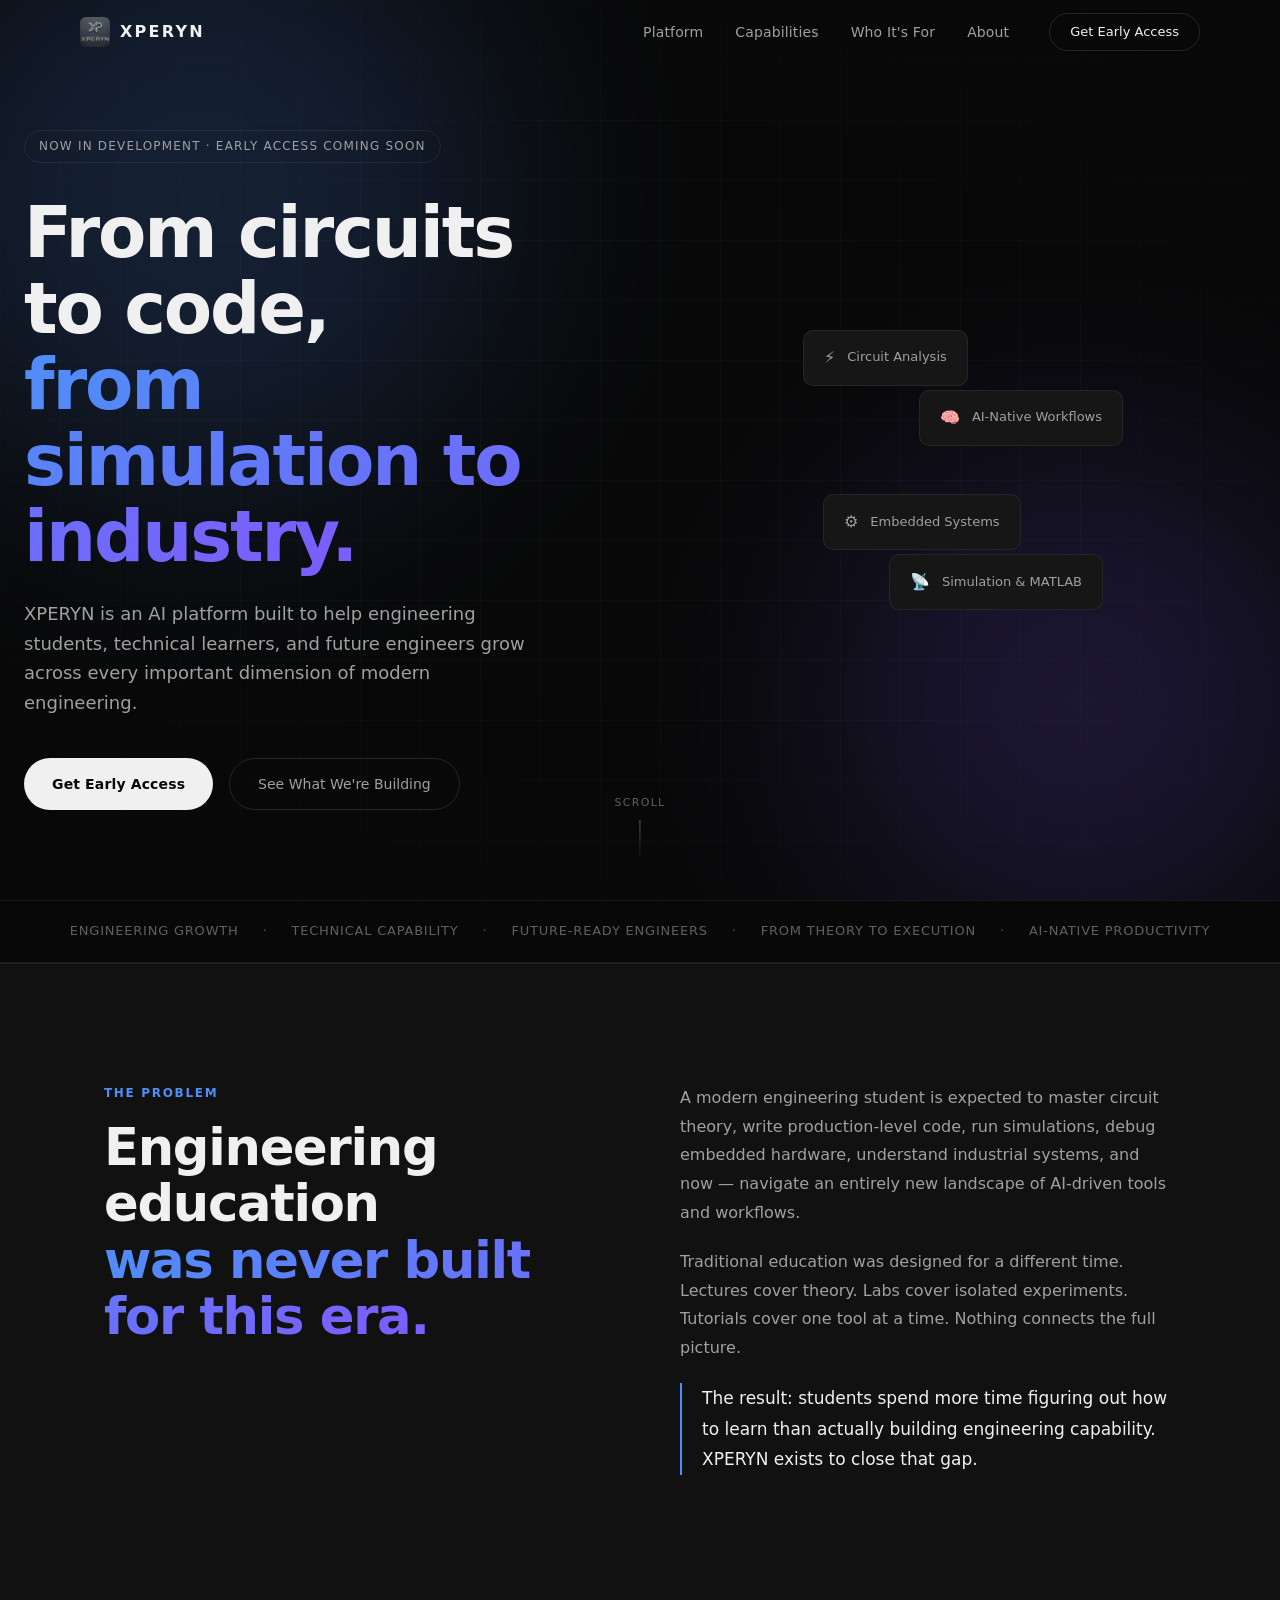
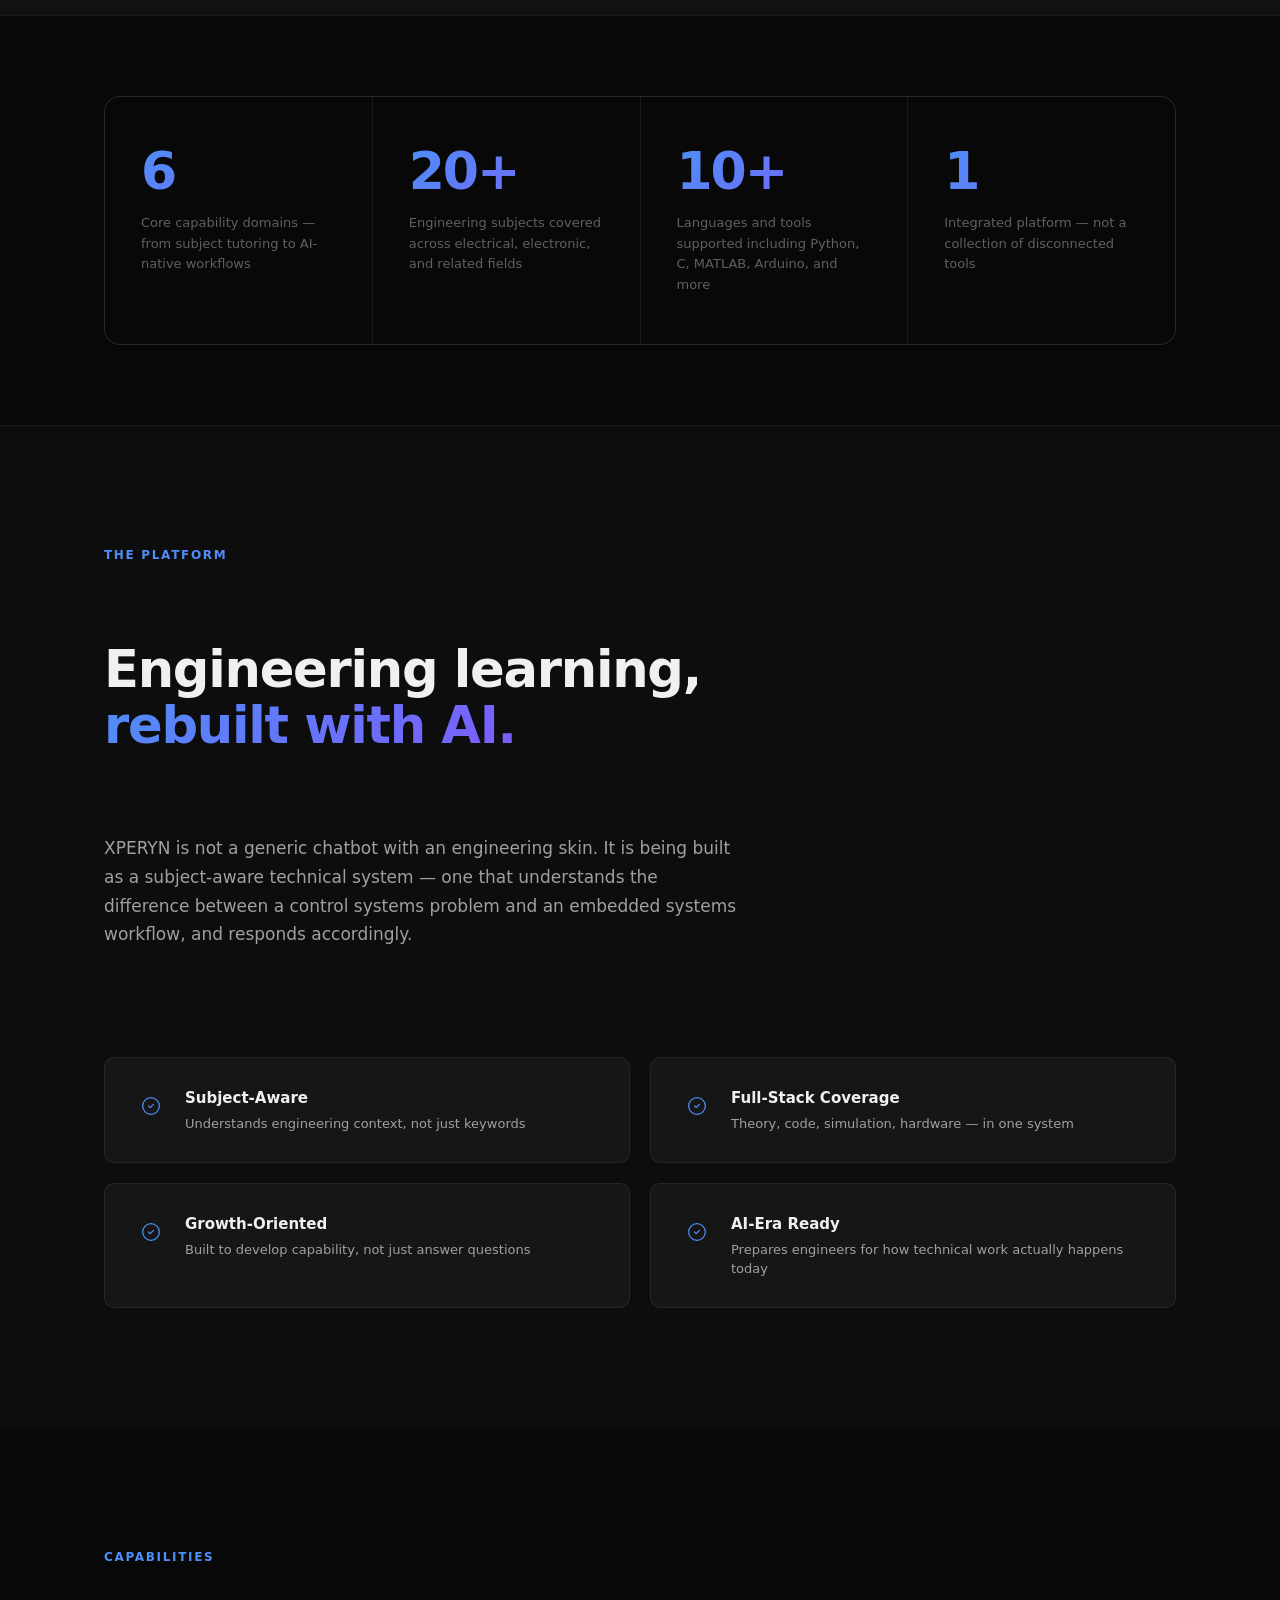
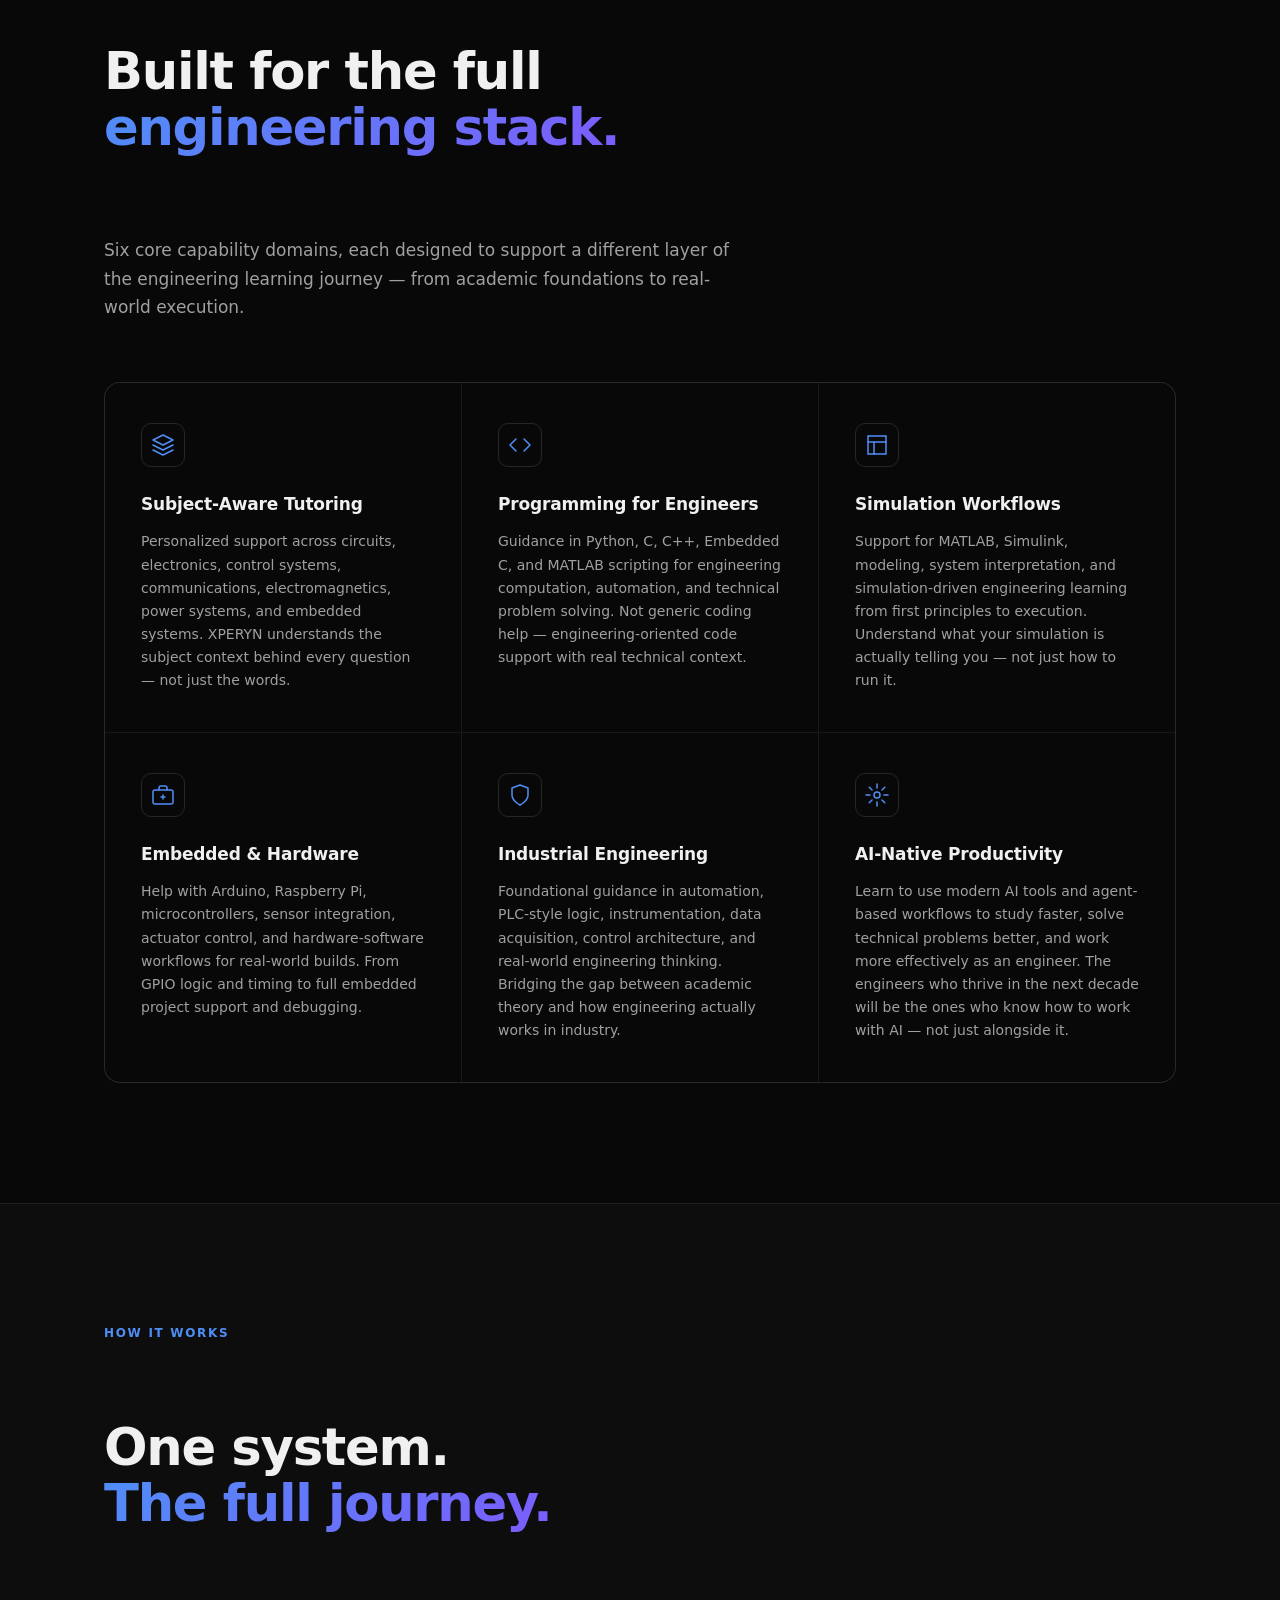
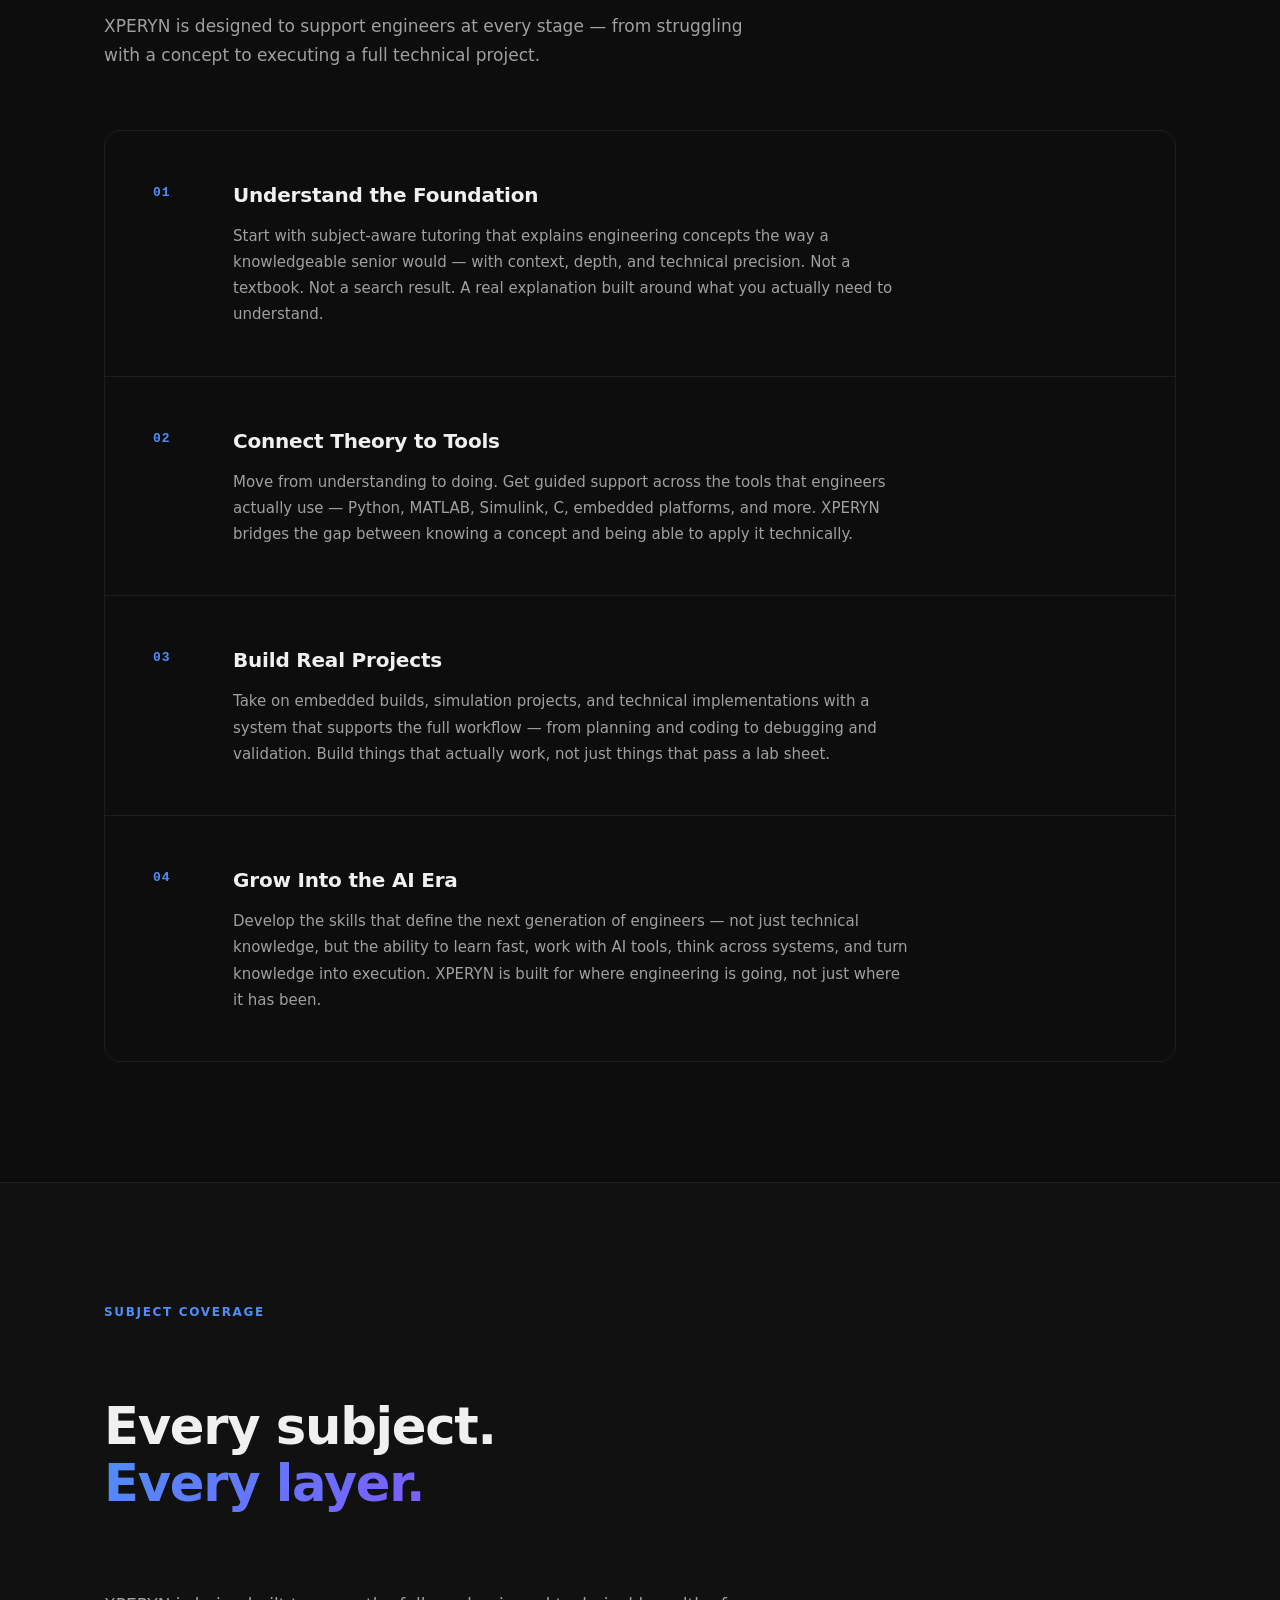
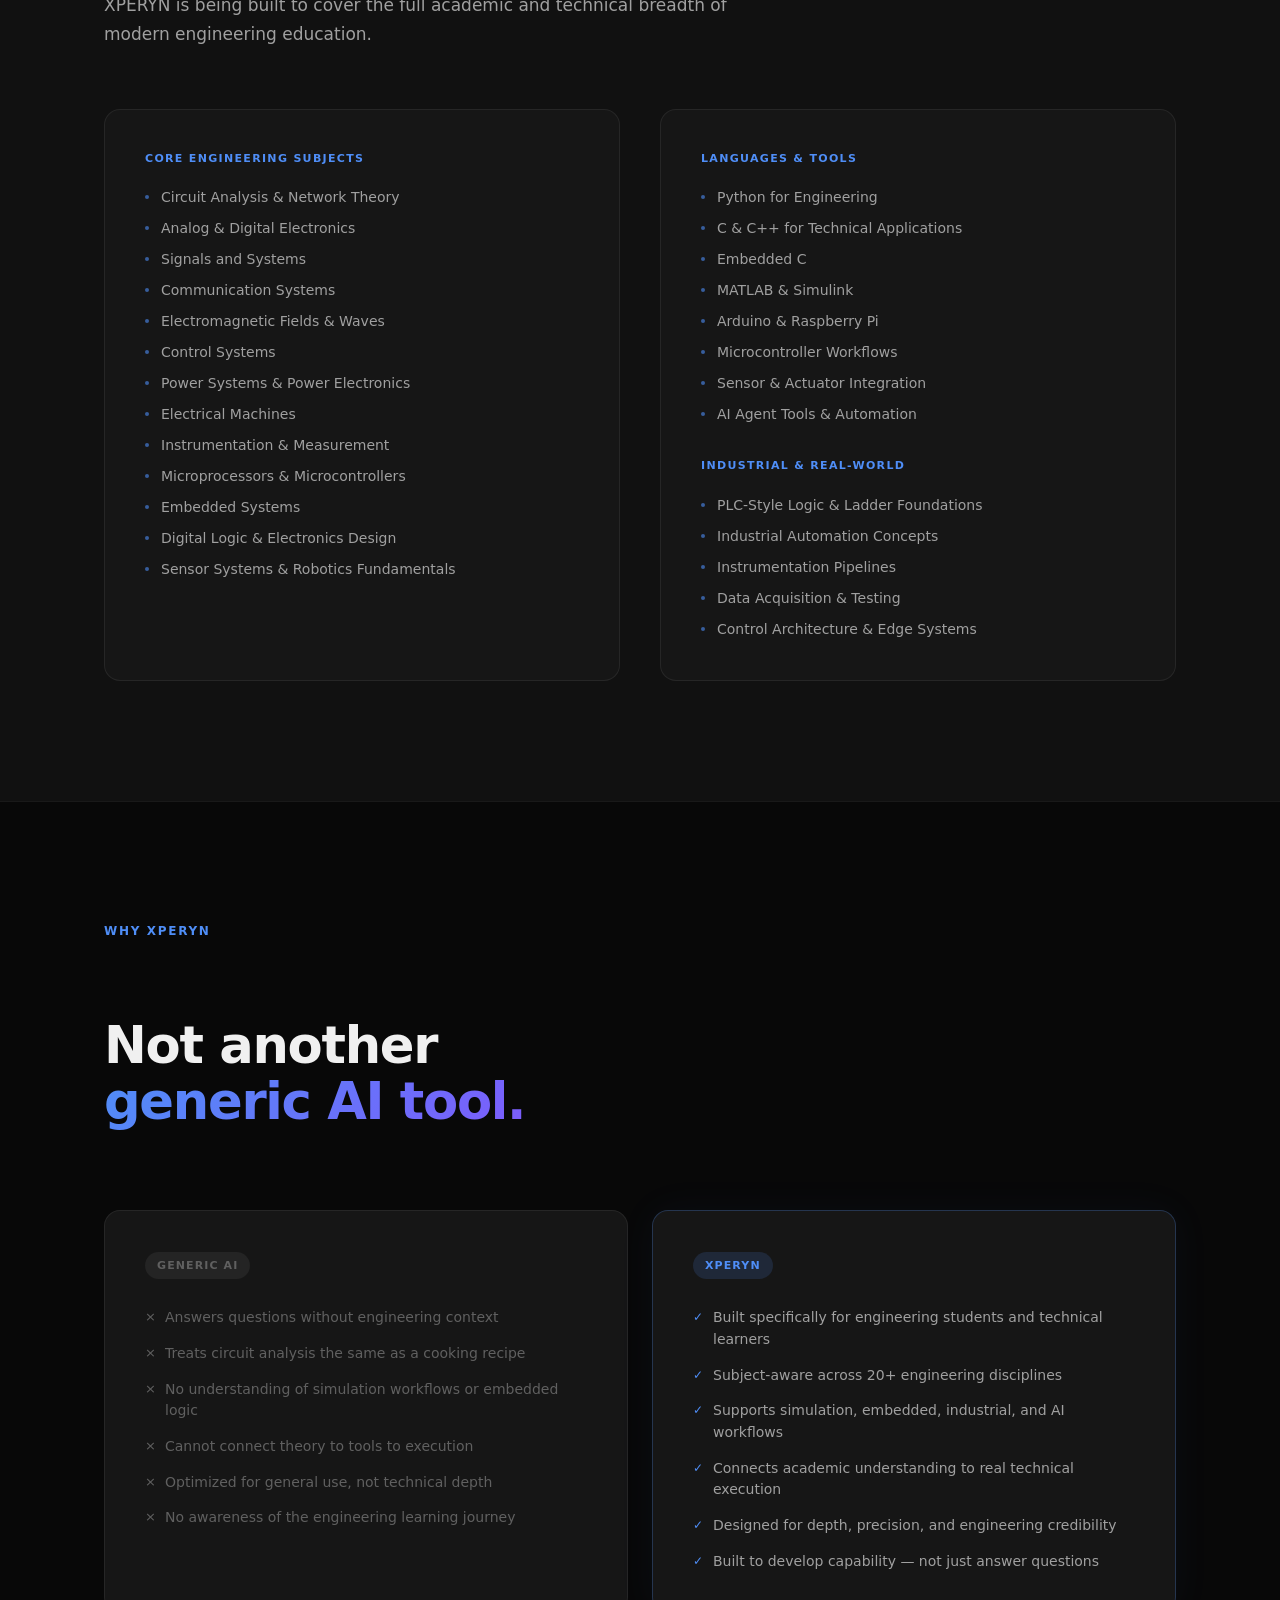
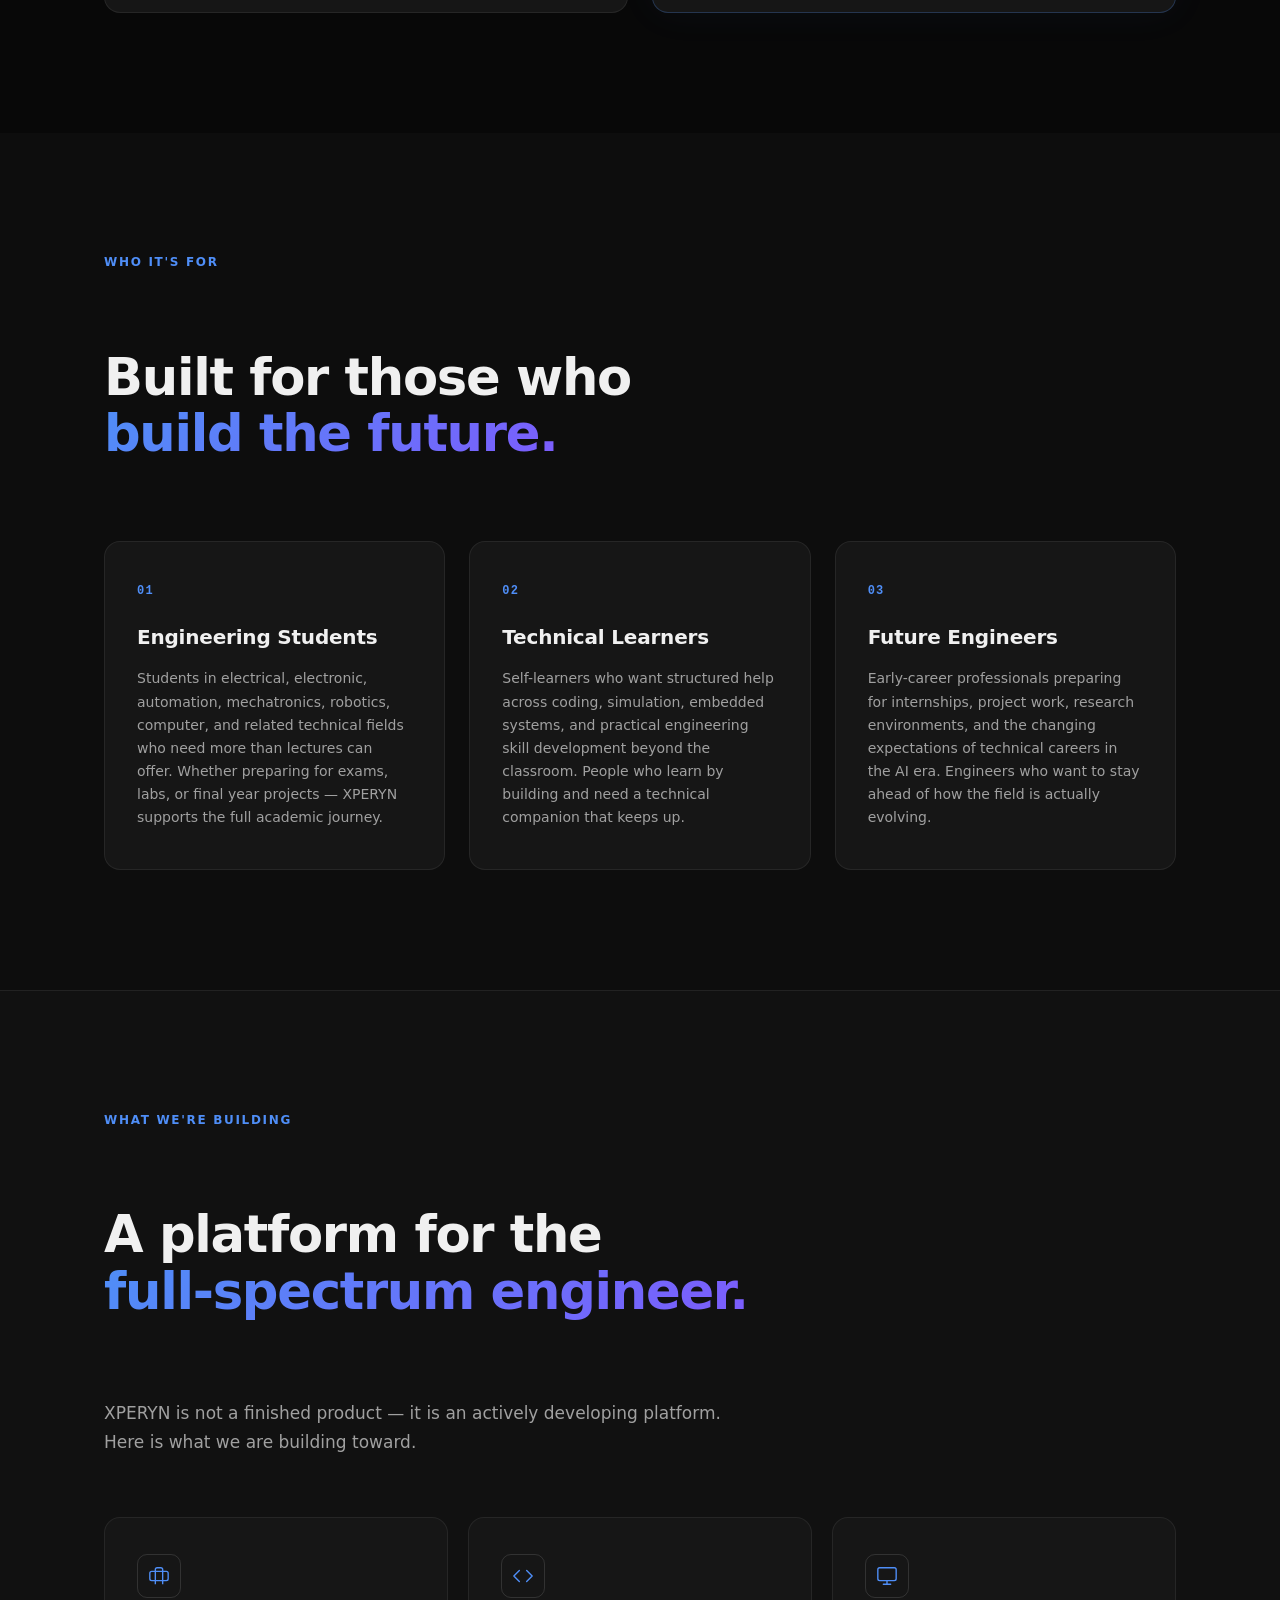
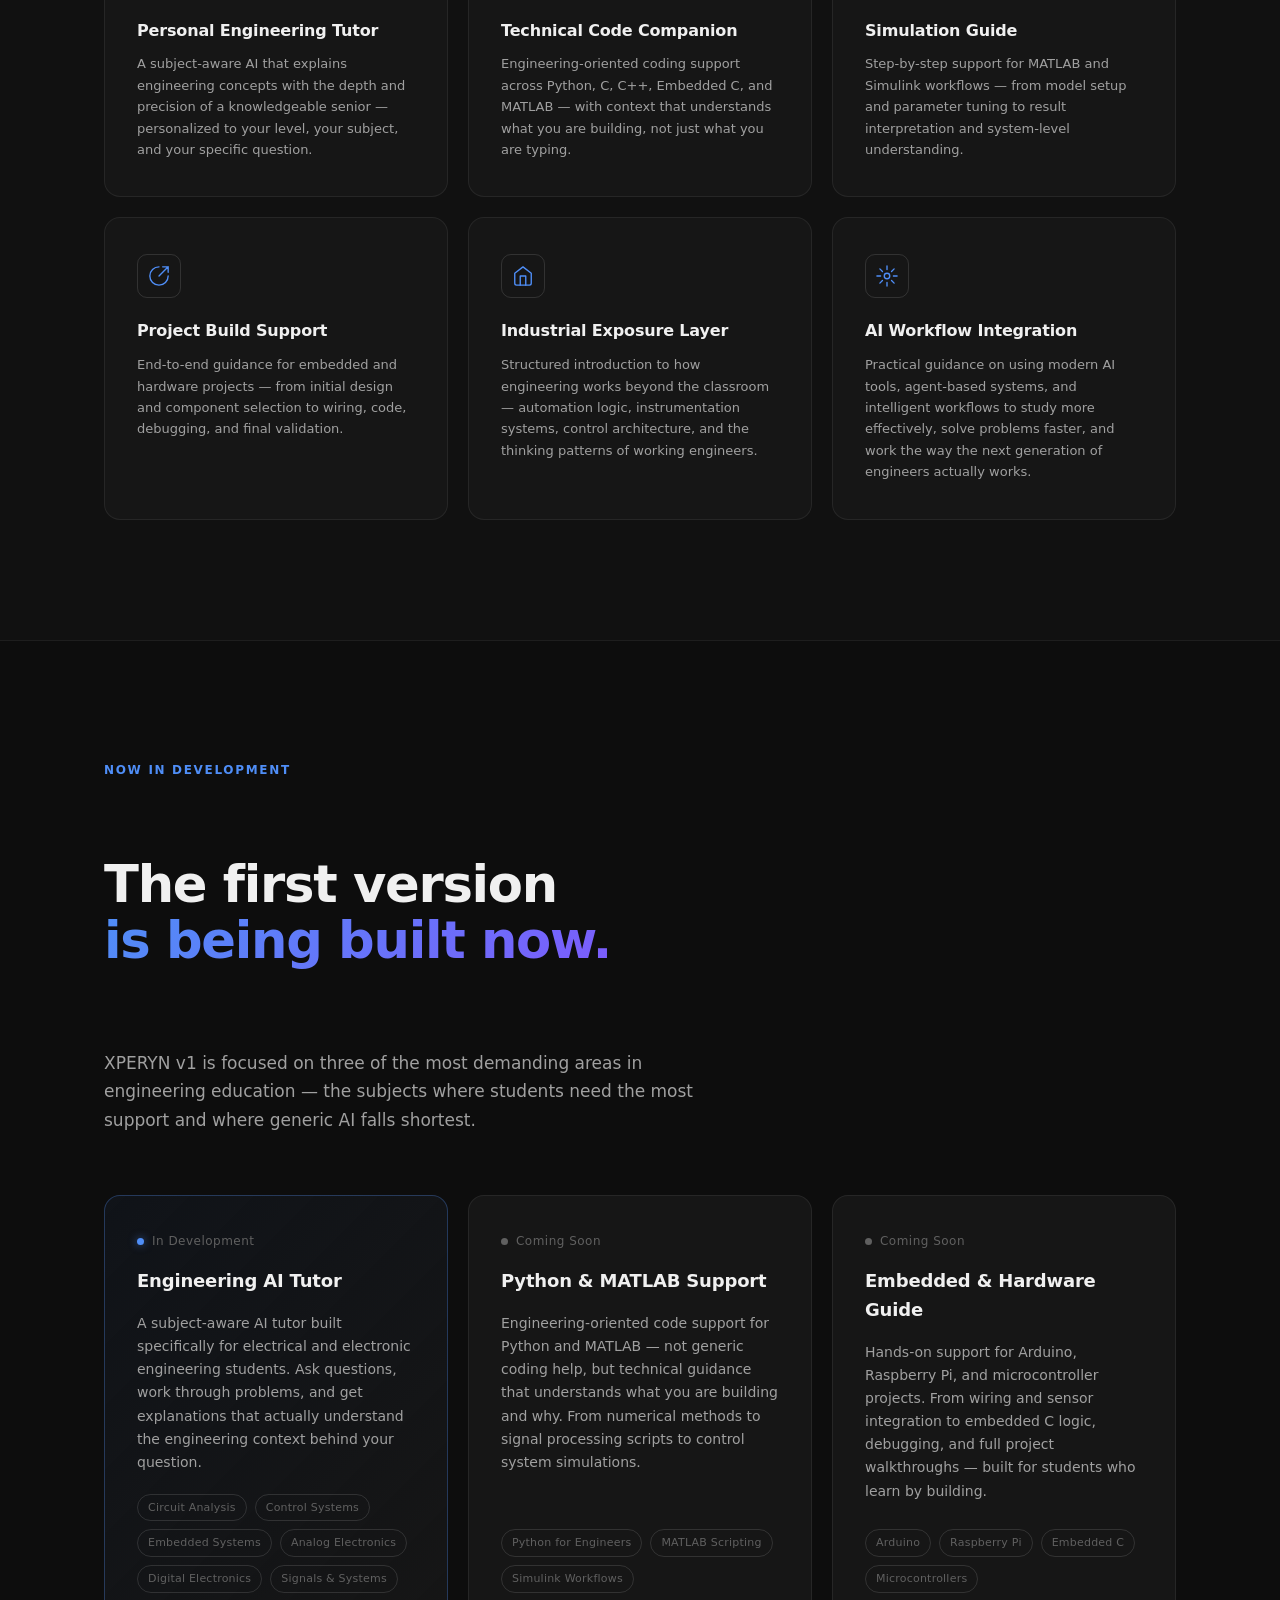
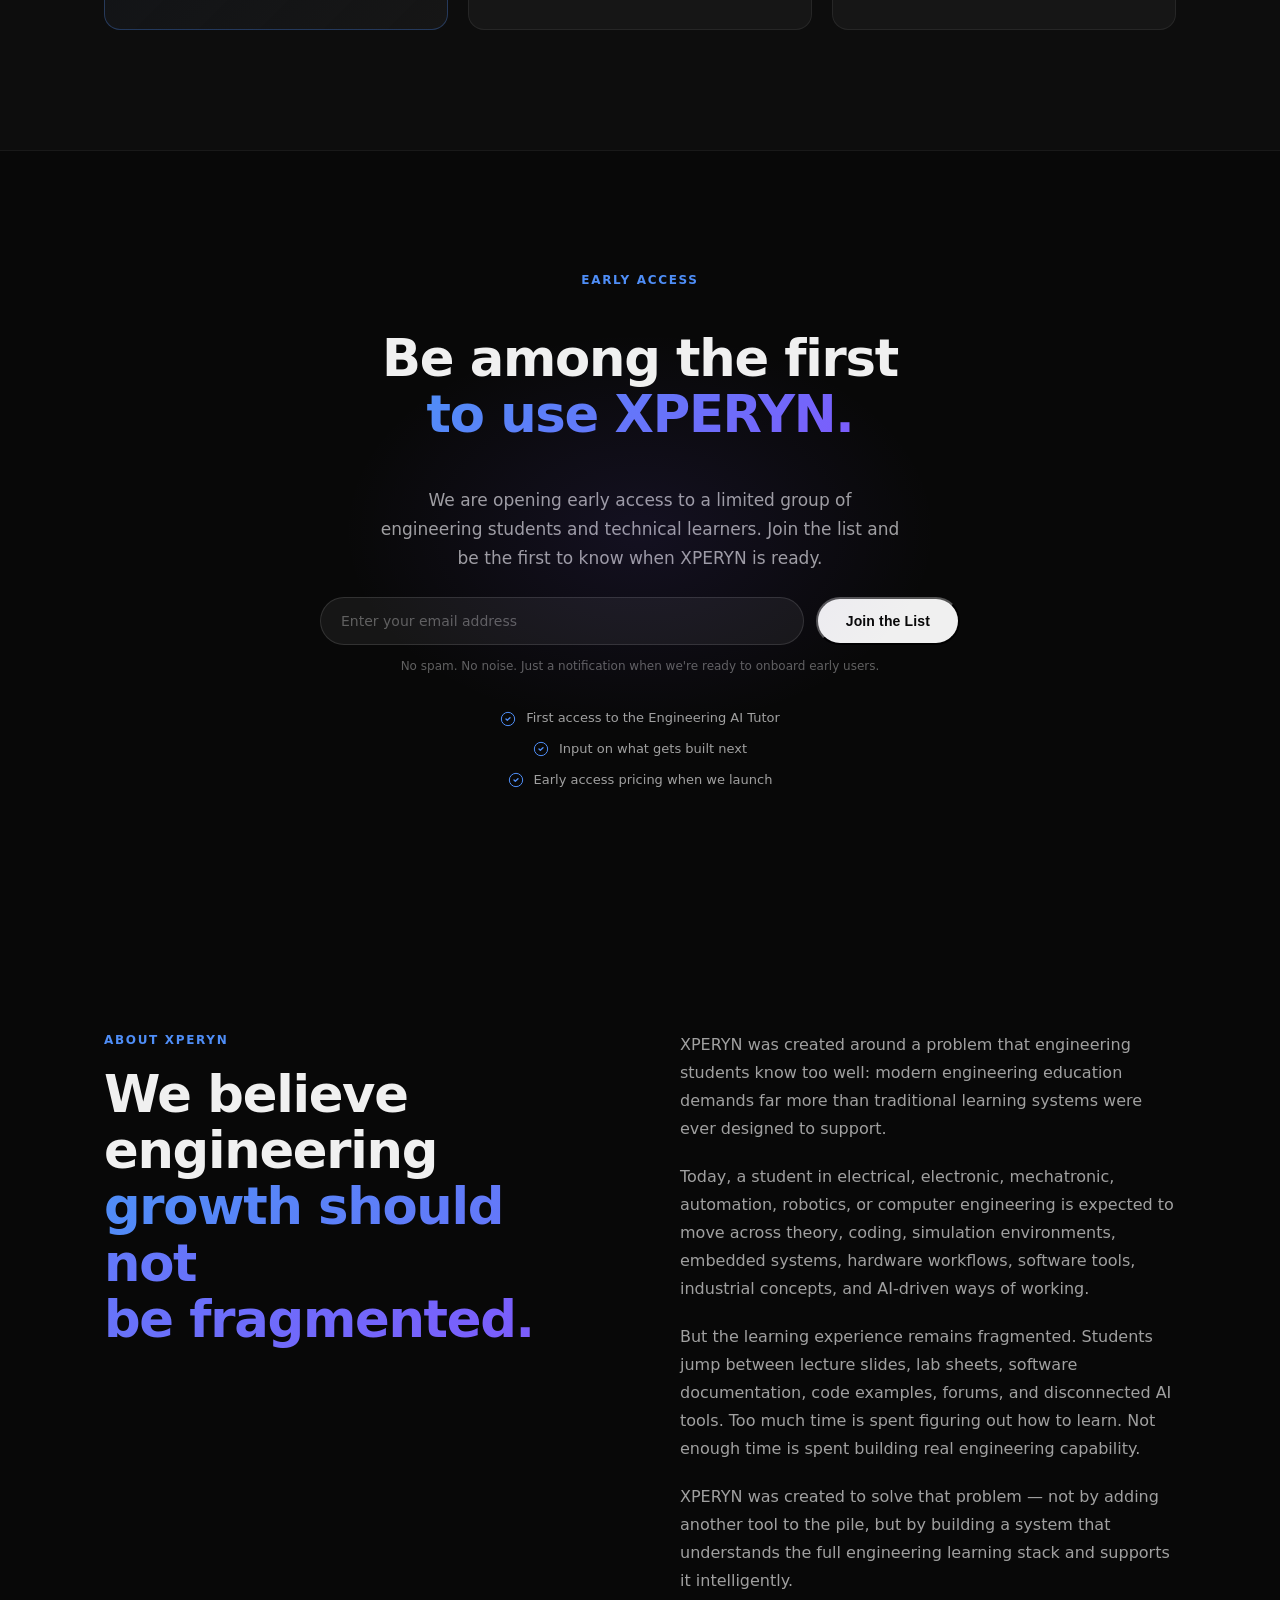
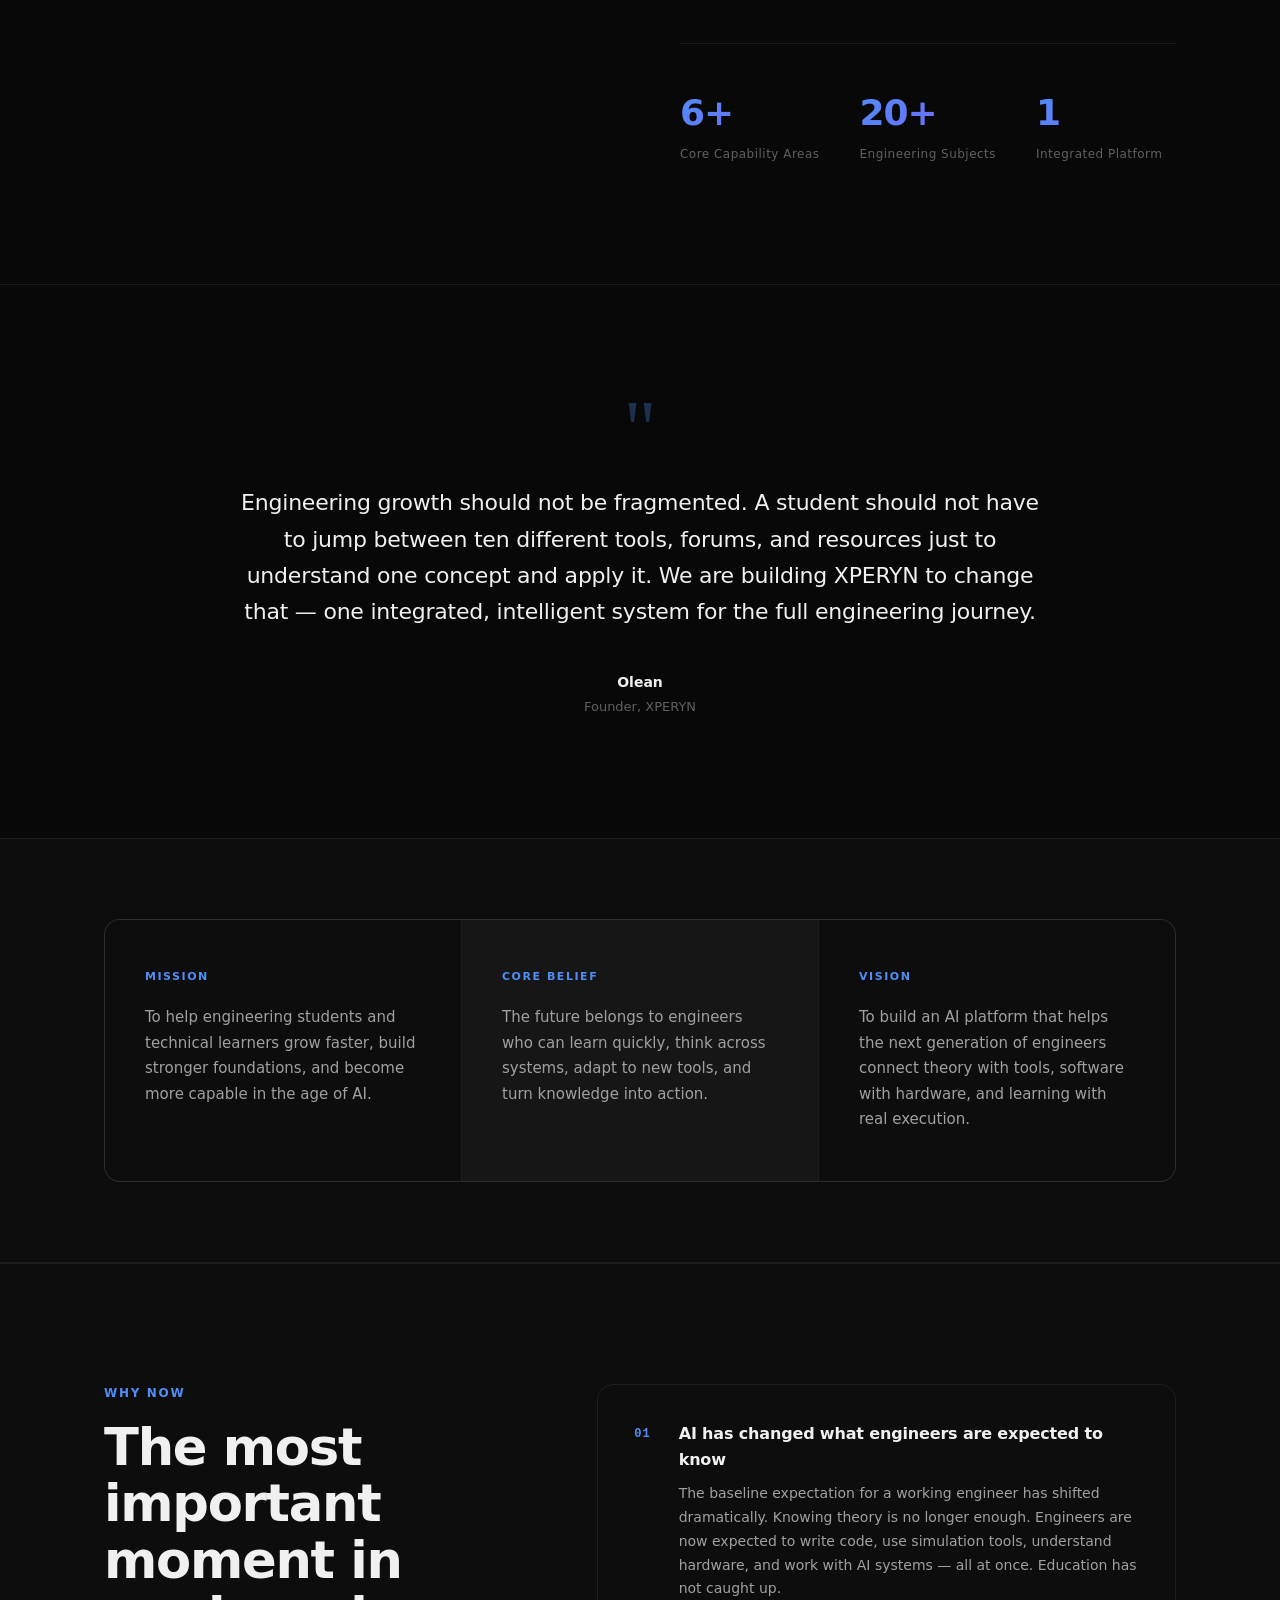
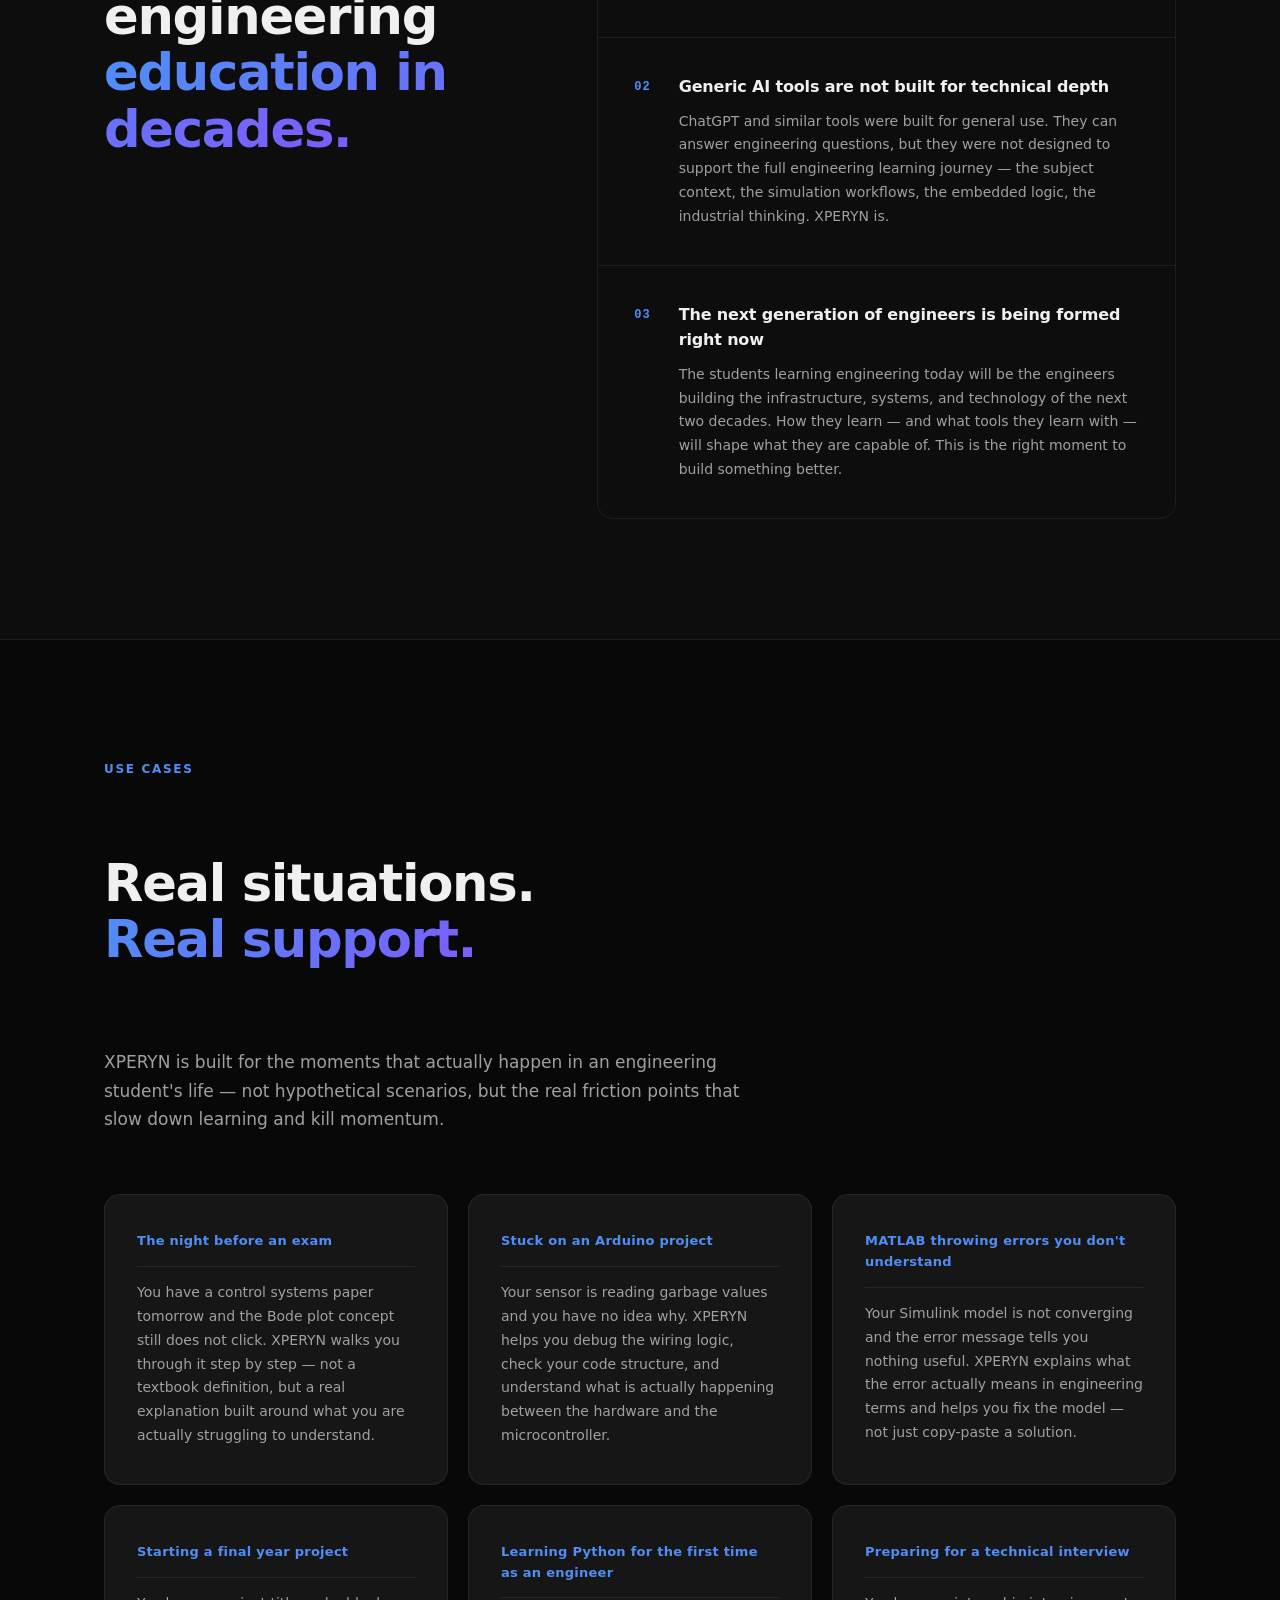
==== website/index.html @ 4472efee "Add files via upload" ====
<!DOCTYPE html>
<html lang="en">
<head>
  <meta charset="UTF-8" />
  <meta name="viewport" content="width=device-width, initial-scale=1.0" />
  <title>XPERYN — AI for Engineering Growth</title>
  <meta name="description" content="XPERYN is an AI platform built to help engineering students, technical learners, and future engineers grow across every important dimension of modern engineering." />
  <meta property="og:title" content="XPERYN — AI for Engineering Growth" />
  <meta property="og:description" content="Learn smarter. Build better. Grow faster in the age of AI." />
  <meta property="og:url" content="https://xperyn.my" />
  <link rel="icon" type="image/png" href="assets/images/favicon.png" />
  <link rel="stylesheet" href="assets/style.css" />
</head>
<body>

  <!-- NAV -->
  <nav id="navbar">
    <div class="nav-inner">
      <a href="#" class="nav-logo">
        <img src="assets/images/favicon.png" alt="XPERYN" class="nav-logo-img" />
        <span class="nav-logo-text">XPERYN</span>
      </a>
      <ul class="nav-links">
        <li><a href="#platform">Platform</a></li>
        <li><a href="#capabilities">Capabilities</a></li>
        <li><a href="#who">Who It's For</a></li>
        <li><a href="#about">About</a></li>
      </ul>
      <a href="#early-access" class="nav-cta">Get Early Access</a>
      <button class="nav-hamburger" aria-label="Menu">
        <span></span><span></span><span></span>
      </button>
    </div>
  </nav>

  <!-- HERO -->
  <section id="hero">
    <div class="hero-bg">
      <div class="hero-glow glow-1"></div>
      <div class="hero-glow glow-2"></div>
      <div class="hero-grid"></div>
    </div>
    <div class="hero-content">
      <div class="hero-badge">Now in Development · Early Access Coming Soon</div>
      <h1 class="hero-headline">
        From circuits to code,<br />
        <span class="gradient-text">from simulation to industry.</span>
      </h1>
      <p class="hero-sub">
        XPERYN is an AI platform built to help engineering students, technical learners,
        and future engineers grow across every important dimension of modern engineering.
      </p>
      <div class="hero-actions">
        <a href="#early-access" class="btn-primary">Get Early Access</a>
        <a href="#platform" class="btn-ghost">See What We're Building</a>
      </div>
    </div>
    <div class="hero-visual">
      <div class="hero-card-stack">
        <div class="hcard hcard-1">
          <span class="hcard-icon">⚡</span>
          <span>Circuit Analysis</span>
        </div>
        <div class="hcard hcard-2">
          <span class="hcard-icon">🧠</span>
          <span>AI-Native Workflows</span>
        </div>
        <div class="hcard hcard-3">
          <span class="hcard-icon">⚙️</span>
          <span>Embedded Systems</span>
        </div>
        <div class="hcard hcard-4">
          <span class="hcard-icon">📡</span>
          <span>Simulation & MATLAB</span>
        </div>
      </div>
    </div>
    <div class="scroll-hint">
      <span>Scroll</span>
      <div class="scroll-line"></div>
    </div>
  </section>

  <!-- TAGLINE STRIP -->
  <section class="tagline-strip">
    <div class="strip-inner">
      <span>Engineering Growth</span>
      <span class="dot">·</span>
      <span>Technical Capability</span>
      <span class="dot">·</span>
      <span>Future-Ready Engineers</span>
      <span class="dot">·</span>
      <span>From Theory to Execution</span>
      <span class="dot">·</span>
      <span>AI-Native Productivity</span>
    </div>
  </section>

  <!-- THE PROBLEM -->
  <section class="section-problem">
    <div class="container">
      <div class="problem-inner">
        <div class="problem-left">
          <div class="section-label">The Problem</div>
          <h2 class="section-title">Engineering education<br /><span class="gradient-text">was never built<br />for this era.</span></h2>
        </div>
        <div class="problem-right">
          <p class="problem-body">
            A modern engineering student is expected to master circuit theory, write production-level code,
            run simulations, debug embedded hardware, understand industrial systems, and now — navigate
            an entirely new landscape of AI-driven tools and workflows.
          </p>
          <p class="problem-body">
            Traditional education was designed for a different time. Lectures cover theory. Labs cover
            isolated experiments. Tutorials cover one tool at a time. Nothing connects the full picture.
          </p>
          <p class="problem-body highlight-text">
            The result: students spend more time figuring out how to learn than actually building
            engineering capability. XPERYN exists to close that gap.
          </p>
        </div>
      </div>
    </div>
  </section>

  <!-- STATS -->
  <section class="section-stats">
    <div class="container">
      <div class="stats-grid">
        <div class="stats-card">
          <div class="stats-value">6</div>
          <div class="stats-label">Core capability domains — from subject tutoring to AI-native workflows</div>
        </div>
        <div class="stats-card">
          <div class="stats-value">20+</div>
          <div class="stats-label">Engineering subjects covered across electrical, electronic, and related fields</div>
        </div>
        <div class="stats-card">
          <div class="stats-value">10+</div>
          <div class="stats-label">Languages and tools supported including Python, C, MATLAB, Arduino, and more</div>
        </div>
        <div class="stats-card">
          <div class="stats-value">1</div>
          <div class="stats-label">Integrated platform — not a collection of disconnected tools</div>
        </div>
      </div>
    </div>
  </section>

  <!-- PLATFORM INTRO -->
  <section id="platform" class="section-platform">
    <div class="container">
      <div class="section-label">The Platform</div>
      <h2 class="section-title">Engineering learning,<br /><span class="gradient-text">rebuilt with AI.</span></h2>
      <p class="section-desc">
        XPERYN is not a generic chatbot with an engineering skin. It is being built as a subject-aware
        technical system — one that understands the difference between a control systems problem and an
        embedded systems workflow, and responds accordingly.
      </p>
      <div class="platform-pillars">
        <div class="pillar">
          <div class="pillar-icon">
            <svg width="20" height="20" viewBox="0 0 24 24" fill="none"><path d="M9 12l2 2 4-4" stroke="currentColor" stroke-width="1.5" stroke-linecap="round" stroke-linejoin="round"/><circle cx="12" cy="12" r="10" stroke="currentColor" stroke-width="1.5"/></svg>
          </div>
          <div>
            <div class="pillar-title">Subject-Aware</div>
            <div class="pillar-desc">Understands engineering context, not just keywords</div>
          </div>
        </div>
        <div class="pillar">
          <div class="pillar-icon">
            <svg width="20" height="20" viewBox="0 0 24 24" fill="none"><path d="M9 12l2 2 4-4" stroke="currentColor" stroke-width="1.5" stroke-linecap="round" stroke-linejoin="round"/><circle cx="12" cy="12" r="10" stroke="currentColor" stroke-width="1.5"/></svg>
          </div>
          <div>
            <div class="pillar-title">Full-Stack Coverage</div>
            <div class="pillar-desc">Theory, code, simulation, hardware — in one system</div>
          </div>
        </div>
        <div class="pillar">
          <div class="pillar-icon">
            <svg width="20" height="20" viewBox="0 0 24 24" fill="none"><path d="M9 12l2 2 4-4" stroke="currentColor" stroke-width="1.5" stroke-linecap="round" stroke-linejoin="round"/><circle cx="12" cy="12" r="10" stroke="currentColor" stroke-width="1.5"/></svg>
          </div>
          <div>
            <div class="pillar-title">Growth-Oriented</div>
            <div class="pillar-desc">Built to develop capability, not just answer questions</div>
          </div>
        </div>
        <div class="pillar">
          <div class="pillar-icon">
            <svg width="20" height="20" viewBox="0 0 24 24" fill="none"><path d="M9 12l2 2 4-4" stroke="currentColor" stroke-width="1.5" stroke-linecap="round" stroke-linejoin="round"/><circle cx="12" cy="12" r="10" stroke="currentColor" stroke-width="1.5"/></svg>
          </div>
          <div>
            <div class="pillar-title">AI-Era Ready</div>
            <div class="pillar-desc">Prepares engineers for how technical work actually happens today</div>
          </div>
        </div>
      </div>
    </div>
  </section>

  <!-- CAPABILITIES -->
  <section id="capabilities" class="section-capabilities">
    <div class="container">
      <div class="section-label">Capabilities</div>
      <h2 class="section-title">Built for the full<br /><span class="gradient-text">engineering stack.</span></h2>
      <p class="section-desc">Six core capability domains, each designed to support a different layer of the engineering learning journey — from academic foundations to real-world execution.</p>
      <div class="cap-grid">

        <div class="cap-card">
          <div class="cap-icon-wrap">
            <svg width="24" height="24" viewBox="0 0 24 24" fill="none"><path d="M12 2L2 7l10 5 10-5-10-5zM2 17l10 5 10-5M2 12l10 5 10-5" stroke="currentColor" stroke-width="1.5" stroke-linecap="round" stroke-linejoin="round"/></svg>
          </div>
          <h3>Subject-Aware Tutoring</h3>
          <p>Personalized support across circuits, electronics, control systems, communications, electromagnetics, power systems, and embedded systems. XPERYN understands the subject context behind every question — not just the words.</p>
        </div>

        <div class="cap-card">
          <div class="cap-icon-wrap">
            <svg width="24" height="24" viewBox="0 0 24 24" fill="none"><polyline points="16 18 22 12 16 6" stroke="currentColor" stroke-width="1.5" stroke-linecap="round" stroke-linejoin="round"/><polyline points="8 6 2 12 8 18" stroke="currentColor" stroke-width="1.5" stroke-linecap="round" stroke-linejoin="round"/></svg>
          </div>
          <h3>Programming for Engineers</h3>
          <p>Guidance in Python, C, C++, Embedded C, and MATLAB scripting for engineering computation, automation, and technical problem solving. Not generic coding help — engineering-oriented code support with real technical context.</p>
        </div>

        <div class="cap-card">
          <div class="cap-icon-wrap">
            <svg width="24" height="24" viewBox="0 0 24 24" fill="none"><path d="M3 3h18v18H3z" stroke="currentColor" stroke-width="1.5" stroke-linecap="round"/><path d="M3 9h18M9 21V9" stroke="currentColor" stroke-width="1.5" stroke-linecap="round"/></svg>
          </div>
          <h3>Simulation Workflows</h3>
          <p>Support for MATLAB, Simulink, modeling, system interpretation, and simulation-driven engineering learning from first principles to execution. Understand what your simulation is actually telling you — not just how to run it.</p>
        </div>

        <div class="cap-card">
          <div class="cap-icon-wrap">
            <svg width="24" height="24" viewBox="0 0 24 24" fill="none"><rect x="2" y="7" width="20" height="14" rx="2" stroke="currentColor" stroke-width="1.5"/><path d="M16 7V5a2 2 0 0 0-2-2h-4a2 2 0 0 0-2 2v2" stroke="currentColor" stroke-width="1.5" stroke-linecap="round"/><line x1="12" y1="12" x2="12" y2="16" stroke="currentColor" stroke-width="1.5" stroke-linecap="round"/><line x1="10" y1="14" x2="14" y2="14" stroke="currentColor" stroke-width="1.5" stroke-linecap="round"/></svg>
          </div>
          <h3>Embedded & Hardware</h3>
          <p>Help with Arduino, Raspberry Pi, microcontrollers, sensor integration, actuator control, and hardware-software workflows for real-world builds. From GPIO logic and timing to full embedded project support and debugging.</p>
        </div>

        <div class="cap-card">
          <div class="cap-icon-wrap">
            <svg width="24" height="24" viewBox="0 0 24 24" fill="none"><path d="M12 22s8-4 8-10V5l-8-3-8 3v7c0 6 8 10 8 10z" stroke="currentColor" stroke-width="1.5" stroke-linecap="round" stroke-linejoin="round"/></svg>
          </div>
          <h3>Industrial Engineering</h3>
          <p>Foundational guidance in automation, PLC-style logic, instrumentation, data acquisition, control architecture, and real-world engineering thinking. Bridging the gap between academic theory and how engineering actually works in industry.</p>
        </div>

        <div class="cap-card">
          <div class="cap-icon-wrap">
            <svg width="24" height="24" viewBox="0 0 24 24" fill="none"><circle cx="12" cy="12" r="3" stroke="currentColor" stroke-width="1.5"/><path d="M12 1v4M12 19v4M4.22 4.22l2.83 2.83M16.95 16.95l2.83 2.83M1 12h4M19 12h4M4.22 19.78l2.83-2.83M16.95 7.05l2.83-2.83" stroke="currentColor" stroke-width="1.5" stroke-linecap="round"/></svg>
          </div>
          <h3>AI-Native Productivity</h3>
          <p>Learn to use modern AI tools and agent-based workflows to study faster, solve technical problems better, and work more effectively as an engineer. The engineers who thrive in the next decade will be the ones who know how to work with AI — not just alongside it.</p>
        </div>

      </div>
    </div>
  </section>

  <!-- HOW IT WORKS -->
  <section class="section-how">
    <div class="container">
      <div class="section-label">How It Works</div>
      <h2 class="section-title">One system.<br /><span class="gradient-text">The full journey.</span></h2>
      <p class="section-desc">XPERYN is designed to support engineers at every stage — from struggling with a concept to executing a full technical project.</p>
      <div class="how-steps">
        <div class="how-step">
          <div class="how-step-num">01</div>
          <div class="how-step-content">
            <h3>Understand the Foundation</h3>
            <p>Start with subject-aware tutoring that explains engineering concepts the way a knowledgeable senior would — with context, depth, and technical precision. Not a textbook. Not a search result. A real explanation built around what you actually need to understand.</p>
          </div>
        </div>
        <div class="how-step">
          <div class="how-step-num">02</div>
          <div class="how-step-content">
            <h3>Connect Theory to Tools</h3>
            <p>Move from understanding to doing. Get guided support across the tools that engineers actually use — Python, MATLAB, Simulink, C, embedded platforms, and more. XPERYN bridges the gap between knowing a concept and being able to apply it technically.</p>
          </div>
        </div>
        <div class="how-step">
          <div class="how-step-num">03</div>
          <div class="how-step-content">
            <h3>Build Real Projects</h3>
            <p>Take on embedded builds, simulation projects, and technical implementations with a system that supports the full workflow — from planning and coding to debugging and validation. Build things that actually work, not just things that pass a lab sheet.</p>
          </div>
        </div>
        <div class="how-step">
          <div class="how-step-num">04</div>
          <div class="how-step-content">
            <h3>Grow Into the AI Era</h3>
            <p>Develop the skills that define the next generation of engineers — not just technical knowledge, but the ability to learn fast, work with AI tools, think across systems, and turn knowledge into execution. XPERYN is built for where engineering is going, not just where it has been.</p>
          </div>
        </div>
      </div>
    </div>
  </section>

  <!-- SUBJECTS -->
  <section class="section-subjects">
    <div class="container">
      <div class="section-label">Subject Coverage</div>
      <h2 class="section-title">Every subject.<br /><span class="gradient-text">Every layer.</span></h2>
      <p class="section-desc">XPERYN is being built to cover the full academic and technical breadth of modern engineering education.</p>
      <div class="subjects-wrap">
        <div class="subjects-col">
          <div class="subjects-col-title">Core Engineering Subjects</div>
          <ul class="subjects-list">
            <li>Circuit Analysis & Network Theory</li>
            <li>Analog & Digital Electronics</li>
            <li>Signals and Systems</li>
            <li>Communication Systems</li>
            <li>Electromagnetic Fields & Waves</li>
            <li>Control Systems</li>
            <li>Power Systems & Power Electronics</li>
            <li>Electrical Machines</li>
            <li>Instrumentation & Measurement</li>
            <li>Microprocessors & Microcontrollers</li>
            <li>Embedded Systems</li>
            <li>Digital Logic & Electronics Design</li>
            <li>Sensor Systems & Robotics Fundamentals</li>
          </ul>
        </div>
        <div class="subjects-col">
          <div class="subjects-col-title">Languages & Tools</div>
          <ul class="subjects-list">
            <li>Python for Engineering</li>
            <li>C & C++ for Technical Applications</li>
            <li>Embedded C</li>
            <li>MATLAB & Simulink</li>
            <li>Arduino & Raspberry Pi</li>
            <li>Microcontroller Workflows</li>
            <li>Sensor & Actuator Integration</li>
            <li>AI Agent Tools & Automation</li>
          </ul>
          <div class="subjects-col-title" style="margin-top:32px">Industrial & Real-World</div>
          <ul class="subjects-list">
            <li>PLC-Style Logic & Ladder Foundations</li>
            <li>Industrial Automation Concepts</li>
            <li>Instrumentation Pipelines</li>
            <li>Data Acquisition & Testing</li>
            <li>Control Architecture & Edge Systems</li>
          </ul>
        </div>
      </div>
    </div>
  </section>

  <!-- WHY NOT GENERIC AI -->
  <section class="section-difference">
    <div class="container">
      <div class="section-label">Why XPERYN</div>
      <h2 class="section-title">Not another<br /><span class="gradient-text">generic AI tool.</span></h2>
      <div class="diff-grid">
        <div class="diff-col diff-col-bad">
          <div class="diff-col-header">
            <span class="diff-tag diff-tag-bad">Generic AI</span>
          </div>
          <ul class="diff-list">
            <li>Answers questions without engineering context</li>
            <li>Treats circuit analysis the same as a cooking recipe</li>
            <li>No understanding of simulation workflows or embedded logic</li>
            <li>Cannot connect theory to tools to execution</li>
            <li>Optimized for general use, not technical depth</li>
            <li>No awareness of the engineering learning journey</li>
          </ul>
        </div>
        <div class="diff-col diff-col-good">
          <div class="diff-col-header">
            <span class="diff-tag diff-tag-good">XPERYN</span>
          </div>
          <ul class="diff-list">
            <li>Built specifically for engineering students and technical learners</li>
            <li>Subject-aware across 20+ engineering disciplines</li>
            <li>Supports simulation, embedded, industrial, and AI workflows</li>
            <li>Connects academic understanding to real technical execution</li>
            <li>Designed for depth, precision, and engineering credibility</li>
            <li>Built to develop capability — not just answer questions</li>
          </ul>
        </div>
      </div>
    </div>
  </section>

  <!-- WHO IT'S FOR -->
  <section id="who" class="section-who">
    <div class="container">
      <div class="section-label">Who It's For</div>
      <h2 class="section-title">Built for those who<br /><span class="gradient-text">build the future.</span></h2>
      <div class="who-grid">

        <div class="who-card">
          <div class="who-number">01</div>
          <h3>Engineering Students</h3>
          <p>Students in electrical, electronic, automation, mechatronics, robotics, computer, and related technical fields who need more than lectures can offer. Whether preparing for exams, labs, or final year projects — XPERYN supports the full academic journey.</p>
        </div>

        <div class="who-card">
          <div class="who-number">02</div>
          <h3>Technical Learners</h3>
          <p>Self-learners who want structured help across coding, simulation, embedded systems, and practical engineering skill development beyond the classroom. People who learn by building and need a technical companion that keeps up.</p>
        </div>

        <div class="who-card">
          <div class="who-number">03</div>
          <h3>Future Engineers</h3>
          <p>Early-career professionals preparing for internships, project work, research environments, and the changing expectations of technical careers in the AI era. Engineers who want to stay ahead of how the field is actually evolving.</p>
        </div>

      </div>
    </div>
  </section>

  <!-- WHAT WE'RE BUILDING -->
  <section class="section-building">
    <div class="container">
      <div class="section-label">What We're Building</div>
      <h2 class="section-title">A platform for the<br /><span class="gradient-text">full-spectrum engineer.</span></h2>
      <p class="section-desc">XPERYN is not a finished product — it is an actively developing platform. Here is what we are building toward.</p>
      <div class="building-grid">
        <div class="building-card">
          <div class="building-icon">
            <svg width="22" height="22" viewBox="0 0 24 24" fill="none"><path d="M20 7H4a2 2 0 0 0-2 2v6a2 2 0 0 0 2 2h16a2 2 0 0 0 2-2V9a2 2 0 0 0-2-2z" stroke="currentColor" stroke-width="1.5"/><path d="M16 21V5a2 2 0 0 0-2-2h-4a2 2 0 0 0-2 2v16" stroke="currentColor" stroke-width="1.5"/></svg>
          </div>
          <h3>Personal Engineering Tutor</h3>
          <p>A subject-aware AI that explains engineering concepts with the depth and precision of a knowledgeable senior — personalized to your level, your subject, and your specific question.</p>
        </div>
        <div class="building-card">
          <div class="building-icon">
            <svg width="22" height="22" viewBox="0 0 24 24" fill="none"><polyline points="16 18 22 12 16 6" stroke="currentColor" stroke-width="1.5" stroke-linecap="round" stroke-linejoin="round"/><polyline points="8 6 2 12 8 18" stroke="currentColor" stroke-width="1.5" stroke-linecap="round" stroke-linejoin="round"/></svg>
          </div>
          <h3>Technical Code Companion</h3>
          <p>Engineering-oriented coding support across Python, C, C++, Embedded C, and MATLAB — with context that understands what you are building, not just what you are typing.</p>
        </div>
        <div class="building-card">
          <div class="building-icon">
            <svg width="22" height="22" viewBox="0 0 24 24" fill="none"><rect x="2" y="3" width="20" height="14" rx="2" stroke="currentColor" stroke-width="1.5"/><path d="M8 21h8M12 17v4" stroke="currentColor" stroke-width="1.5" stroke-linecap="round"/></svg>
          </div>
          <h3>Simulation Guide</h3>
          <p>Step-by-step support for MATLAB and Simulink workflows — from model setup and parameter tuning to result interpretation and system-level understanding.</p>
        </div>
        <div class="building-card">
          <div class="building-icon">
            <svg width="22" height="22" viewBox="0 0 24 24" fill="none"><path d="M12 2a10 10 0 1 0 10 10" stroke="currentColor" stroke-width="1.5" stroke-linecap="round"/><path d="M22 2L12 12M22 2h-6M22 2v6" stroke="currentColor" stroke-width="1.5" stroke-linecap="round" stroke-linejoin="round"/></svg>
          </div>
          <h3>Project Build Support</h3>
          <p>End-to-end guidance for embedded and hardware projects — from initial design and component selection to wiring, code, debugging, and final validation.</p>
        </div>
        <div class="building-card">
          <div class="building-icon">
            <svg width="22" height="22" viewBox="0 0 24 24" fill="none"><path d="M3 9l9-7 9 7v11a2 2 0 0 1-2 2H5a2 2 0 0 1-2-2z" stroke="currentColor" stroke-width="1.5" stroke-linecap="round" stroke-linejoin="round"/><polyline points="9 22 9 12 15 12 15 22" stroke="currentColor" stroke-width="1.5" stroke-linecap="round" stroke-linejoin="round"/></svg>
          </div>
          <h3>Industrial Exposure Layer</h3>
          <p>Structured introduction to how engineering works beyond the classroom — automation logic, instrumentation systems, control architecture, and the thinking patterns of working engineers.</p>
        </div>
        <div class="building-card">
          <div class="building-icon">
            <svg width="22" height="22" viewBox="0 0 24 24" fill="none"><circle cx="12" cy="12" r="3" stroke="currentColor" stroke-width="1.5"/><path d="M12 1v4M12 19v4M4.22 4.22l2.83 2.83M16.95 16.95l2.83 2.83M1 12h4M19 12h4M4.22 19.78l2.83-2.83M16.95 7.05l2.83-2.83" stroke="currentColor" stroke-width="1.5" stroke-linecap="round"/></svg>
          </div>
          <h3>AI Workflow Integration</h3>
          <p>Practical guidance on using modern AI tools, agent-based systems, and intelligent workflows to study more effectively, solve problems faster, and work the way the next generation of engineers actually works.</p>
        </div>
      </div>
    </div>
  </section>

  <!-- WHAT'S COMING -->
  <section class="section-coming">
    <div class="container">
      <div class="section-label">Now in Development</div>
      <h2 class="section-title">The first version<br /><span class="gradient-text">is being built now.</span></h2>
      <p class="section-desc">XPERYN v1 is focused on three of the most demanding areas in engineering education — the subjects where students need the most support and where generic AI falls shortest.</p>
      <div class="coming-grid">

        <div class="coming-card coming-card-featured">
          <div class="coming-status">
            <span class="status-dot status-active"></span>
            <span>In Development</span>
          </div>
          <h3>Engineering AI Tutor</h3>
          <p>A subject-aware AI tutor built specifically for electrical and electronic engineering students. Ask questions, work through problems, and get explanations that actually understand the engineering context behind your question.</p>
          <div class="coming-subjects">
            <span class="coming-tag">Circuit Analysis</span>
            <span class="coming-tag">Control Systems</span>
            <span class="coming-tag">Embedded Systems</span>
            <span class="coming-tag">Analog Electronics</span>
            <span class="coming-tag">Digital Electronics</span>
            <span class="coming-tag">Signals & Systems</span>
          </div>
        </div>

        <div class="coming-card">
          <div class="coming-status">
            <span class="status-dot status-soon"></span>
            <span>Coming Soon</span>
          </div>
          <h3>Python & MATLAB Support</h3>
          <p>Engineering-oriented code support for Python and MATLAB — not generic coding help, but technical guidance that understands what you are building and why. From numerical methods to signal processing scripts to control system simulations.</p>
          <div class="coming-subjects">
            <span class="coming-tag">Python for Engineers</span>
            <span class="coming-tag">MATLAB Scripting</span>
            <span class="coming-tag">Simulink Workflows</span>
          </div>
        </div>

        <div class="coming-card">
          <div class="coming-status">
            <span class="status-dot status-soon"></span>
            <span>Coming Soon</span>
          </div>
          <h3>Embedded & Hardware Guide</h3>
          <p>Hands-on support for Arduino, Raspberry Pi, and microcontroller projects. From wiring and sensor integration to embedded C logic, debugging, and full project walkthroughs — built for students who learn by building.</p>
          <div class="coming-subjects">
            <span class="coming-tag">Arduino</span>
            <span class="coming-tag">Raspberry Pi</span>
            <span class="coming-tag">Embedded C</span>
            <span class="coming-tag">Microcontrollers</span>
          </div>
        </div>

      </div>
    </div>
  </section>

  <!-- EARLY ACCESS -->
  <section id="early-access" class="section-early">
    <div class="container">
      <div class="early-inner">
        <div class="early-glow"></div>
        <div class="section-label">Early Access</div>
        <h2 class="section-title">Be among the first<br /><span class="gradient-text">to use XPERYN.</span></h2>
        <p class="early-desc">We are opening early access to a limited group of engineering students and technical learners. Join the list and be the first to know when XPERYN is ready.</p>
        <form class="early-form" onsubmit="handleEarlyAccess(event)" action="https://formspree.io/f/xrerkrdl" method="POST">
          <div class="early-form-row">
            <input type="email" name="email" class="early-input" placeholder="Enter your email address" required />
            <button type="submit" class="btn-primary">Join the List</button>
          </div>
          <p class="early-note">No spam. No noise. Just a notification when we're ready to onboard early users.</p>
        </form>
        <div class="early-form-success" id="early-success" style="display:none">
          <div class="success-icon">
            <svg width="20" height="20" viewBox="0 0 24 24" fill="none"><path d="M9 12l2 2 4-4" stroke="currentColor" stroke-width="2" stroke-linecap="round" stroke-linejoin="round"/><circle cx="12" cy="12" r="10" stroke="currentColor" stroke-width="1.5"/></svg>
          </div>
          <p>You're on the list. We'll be in touch when early access opens.</p>
        </div>
        <div class="early-perks">
          <div class="early-perk">
            <svg width="16" height="16" viewBox="0 0 24 24" fill="none"><path d="M9 12l2 2 4-4" stroke="currentColor" stroke-width="2" stroke-linecap="round" stroke-linejoin="round"/><circle cx="12" cy="12" r="10" stroke="currentColor" stroke-width="1.5"/></svg>
            <span>First access to the Engineering AI Tutor</span>
          </div>
          <div class="early-perk">
            <svg width="16" height="16" viewBox="0 0 24 24" fill="none"><path d="M9 12l2 2 4-4" stroke="currentColor" stroke-width="2" stroke-linecap="round" stroke-linejoin="round"/><circle cx="12" cy="12" r="10" stroke="currentColor" stroke-width="1.5"/></svg>
            <span>Input on what gets built next</span>
          </div>
          <div class="early-perk">
            <svg width="16" height="16" viewBox="0 0 24 24" fill="none"><path d="M9 12l2 2 4-4" stroke="currentColor" stroke-width="2" stroke-linecap="round" stroke-linejoin="round"/><circle cx="12" cy="12" r="10" stroke="currentColor" stroke-width="1.5"/></svg>
            <span>Early access pricing when we launch</span>
          </div>
        </div>
      </div>
    </div>
  </section>

  <!-- ABOUT / MISSION -->
  <section id="about" class="section-about">
    <div class="container">
      <div class="about-split">
        <div class="about-left">
          <div class="section-label">About XPERYN</div>
          <h2 class="section-title">We believe engineering<br /><span class="gradient-text">growth should not<br />be fragmented.</span></h2>
        </div>
        <div class="about-right">
          <p class="about-body">
            XPERYN was created around a problem that engineering students know too well: modern engineering
            education demands far more than traditional learning systems were ever designed to support.
          </p>
          <p class="about-body">
            Today, a student in electrical, electronic, mechatronic, automation, robotics, or computer
            engineering is expected to move across theory, coding, simulation environments, embedded systems,
            hardware workflows, software tools, industrial concepts, and AI-driven ways of working.
          </p>
          <p class="about-body">
            But the learning experience remains fragmented. Students jump between lecture slides, lab sheets,
            software documentation, code examples, forums, and disconnected AI tools. Too much time is spent
            figuring out how to learn. Not enough time is spent building real engineering capability.
          </p>
          <p class="about-body">
            XPERYN was created to solve that problem — not by adding another tool to the pile, but by
            building a system that understands the full engineering learning stack and supports it intelligently.
          </p>
          <div class="about-stats">
            <div class="stat">
              <div class="stat-value">6+</div>
              <div class="stat-label">Core Capability Areas</div>
            </div>
            <div class="stat">
              <div class="stat-value">20+</div>
              <div class="stat-label">Engineering Subjects</div>
            </div>
            <div class="stat">
              <div class="stat-value">1</div>
              <div class="stat-label">Integrated Platform</div>
            </div>
          </div>
        </div>
      </div>
    </div>
  </section>

  <!-- FOUNDER NOTE -->
  <section class="section-founder">
    <div class="container">
      <div class="founder-inner">
        <div class="founder-quote">
          <div class="quote-mark">"</div>
          <blockquote>
            Engineering growth should not be fragmented. A student should not have to jump between ten different tools, forums, and resources just to understand one concept and apply it. We are building XPERYN to change that — one integrated, intelligent system for the full engineering journey.
          </blockquote>
          <div class="founder-attr">
            <div class="founder-name">Olean</div>
            <div class="founder-title">Founder, XPERYN</div>
          </div>
        </div>
      </div>
    </div>
  </section>

  <!-- MISSION / VISION -->
  <section class="section-mission">
    <div class="container">
      <div class="mission-grid">
        <div class="mission-card">
          <div class="mission-label">Mission</div>
          <p>To help engineering students and technical learners grow faster, build stronger foundations, and become more capable in the age of AI.</p>
        </div>
        <div class="mission-card mission-card-center">
          <div class="mission-label">Core Belief</div>
          <p>The future belongs to engineers who can learn quickly, think across systems, adapt to new tools, and turn knowledge into action.</p>
        </div>
        <div class="mission-card">
          <div class="mission-label">Vision</div>
          <p>To build an AI platform that helps the next generation of engineers connect theory with tools, software with hardware, and learning with real execution.</p>
        </div>
      </div>
    </div>
  </section>

  <!-- WHY NOW -->
  <section class="section-whynow">
    <div class="container">
      <div class="whynow-inner">
        <div class="whynow-left">
          <div class="section-label">Why Now</div>
          <h2 class="section-title">The most important<br />moment in engineering<br /><span class="gradient-text">education in decades.</span></h2>
        </div>
        <div class="whynow-right">
          <div class="whynow-point">
            <div class="whynow-num">01</div>
            <div>
              <h3>AI has changed what engineers are expected to know</h3>
              <p>The baseline expectation for a working engineer has shifted dramatically. Knowing theory is no longer enough. Engineers are now expected to write code, use simulation tools, understand hardware, and work with AI systems — all at once. Education has not caught up.</p>
            </div>
          </div>
          <div class="whynow-point">
            <div class="whynow-num">02</div>
            <div>
              <h3>Generic AI tools are not built for technical depth</h3>
              <p>ChatGPT and similar tools were built for general use. They can answer engineering questions, but they were not designed to support the full engineering learning journey — the subject context, the simulation workflows, the embedded logic, the industrial thinking. XPERYN is.</p>
            </div>
          </div>
          <div class="whynow-point">
            <div class="whynow-num">03</div>
            <div>
              <h3>The next generation of engineers is being formed right now</h3>
              <p>The students learning engineering today will be the engineers building the infrastructure, systems, and technology of the next two decades. How they learn — and what tools they learn with — will shape what they are capable of. This is the right moment to build something better.</p>
            </div>
          </div>
        </div>
      </div>
    </div>
  </section>

  <!-- USE CASES -->
  <section class="section-usecases">
    <div class="container">
      <div class="section-label">Use Cases</div>
      <h2 class="section-title">Real situations.<br /><span class="gradient-text">Real support.</span></h2>
      <p class="section-desc">XPERYN is built for the moments that actually happen in an engineering student's life — not hypothetical scenarios, but the real friction points that slow down learning and kill momentum.</p>
      <div class="usecase-grid">

        <div class="usecase-card">
          <div class="usecase-scenario">The night before an exam</div>
          <p>You have a control systems paper tomorrow and the Bode plot concept still does not click. XPERYN walks you through it step by step — not a textbook definition, but a real explanation built around what you are actually struggling to understand.</p>
        </div>

        <div class="usecase-card">
          <div class="usecase-scenario">Stuck on an Arduino project</div>
          <p>Your sensor is reading garbage values and you have no idea why. XPERYN helps you debug the wiring logic, check your code structure, and understand what is actually happening between the hardware and the microcontroller.</p>
        </div>

        <div class="usecase-card">
          <div class="usecase-scenario">MATLAB throwing errors you don't understand</div>
          <p>Your Simulink model is not converging and the error message tells you nothing useful. XPERYN explains what the error actually means in engineering terms and helps you fix the model — not just copy-paste a solution.</p>
        </div>

        <div class="usecase-card">
          <div class="usecase-scenario">Starting a final year project</div>
          <p>You have a project title and a blank page. XPERYN helps you break down the technical scope, identify the tools and platforms you need, structure your approach, and start building with a clear direction.</p>
        </div>

        <div class="usecase-card">
          <div class="usecase-scenario">Learning Python for the first time as an engineer</div>
          <p>You know circuits but you have never written code. XPERYN teaches Python the way an engineer needs to learn it — through numerical methods, signal processing, data analysis, and automation — not through generic programming tutorials.</p>
        </div>

        <div class="usecase-card">
          <div class="usecase-scenario">Preparing for a technical interview</div>
          <p>You have an internship interview next week and need to brush up on power electronics and embedded systems. XPERYN helps you review the concepts that actually come up, work through technical questions, and build confidence before you walk in.</p>
        </div>

      </div>
    </div>
  </section>

  <!-- ROADMAP -->
  <section class="section-roadmap">
    <div class="container">
      <div class="section-label">Roadmap</div>
      <h2 class="section-title">Where we are.<br /><span class="gradient-text">Where we're going.</span></h2>
      <p class="section-desc">XPERYN is being built in focused stages. Each version adds a new layer of capability — from core tutoring to full-spectrum engineering support.</p>
      <div class="roadmap-list">

        <div class="roadmap-item roadmap-active">
          <div class="roadmap-marker">
            <div class="roadmap-dot roadmap-dot-active"></div>
            <div class="roadmap-line"></div>
          </div>
          <div class="roadmap-content">
            <div class="roadmap-version">Version 1 — Now Building</div>
            <h3>Engineering AI Tutor</h3>
            <p>Subject-aware tutoring across core electrical and electronic engineering subjects. Circuit analysis, control systems, embedded systems, analog and digital electronics, and signals and systems — with Python and MATLAB code support built in.</p>
            <div class="roadmap-tags">
              <span class="roadmap-tag">Subject Tutoring</span>
              <span class="roadmap-tag">Python Support</span>
              <span class="roadmap-tag">MATLAB Support</span>
              <span class="roadmap-tag">Step-by-Step Problem Solving</span>
            </div>
          </div>
        </div>

        <div class="roadmap-item">
          <div class="roadmap-marker">
            <div class="roadmap-dot"></div>
            <div class="roadmap-line"></div>
          </div>
          <div class="roadmap-content">
            <div class="roadmap-version">Version 2 — Coming Next</div>
            <h3>Embedded & Simulation Layer</h3>
            <p>Full embedded systems support for Arduino, Raspberry Pi, and microcontroller workflows. Expanded simulation guidance for MATLAB and Simulink — from model setup to result interpretation. Hardware-software integration support for real project builds.</p>
            <div class="roadmap-tags">
              <span class="roadmap-tag">Arduino & Raspberry Pi</span>
              <span class="roadmap-tag">Simulink Workflows</span>
              <span class="roadmap-tag">Embedded C</span>
              <span class="roadmap-tag">Project Build Support</span>
            </div>
          </div>
        </div>

        <div class="roadmap-item">
          <div class="roadmap-marker">
            <div class="roadmap-dot"></div>
            <div class="roadmap-line"></div>
          </div>
          <div class="roadmap-content">
            <div class="roadmap-version">Version 3 — Planned</div>
            <h3>Industrial & AI Productivity Layer</h3>
            <p>Industrial engineering exposure — automation logic, PLC-style thinking, instrumentation, control architecture, and real-world engineering workflows. Plus a full AI productivity layer to help engineers use modern AI tools, agent systems, and intelligent workflows as part of their daily technical work.</p>
            <div class="roadmap-tags">
              <span class="roadmap-tag">Industrial Automation</span>
              <span class="roadmap-tag">PLC Logic</span>
              <span class="roadmap-tag">AI Agent Workflows</span>
              <span class="roadmap-tag">Technical Productivity</span>
            </div>
          </div>
        </div>

        <div class="roadmap-item">
          <div class="roadmap-marker">
            <div class="roadmap-dot"></div>
          </div>
          <div class="roadmap-content">
            <div class="roadmap-version">Version 4 — Vision</div>
            <h3>Full-Spectrum Engineering Growth Platform</h3>
            <p>The complete XPERYN vision — a unified AI platform that supports the entire engineering learning journey from first-year fundamentals to advanced technical execution. Personalized growth paths, project-based learning support, and a system that actively helps users become stronger, more capable, and more future-ready engineers.</p>
            <div class="roadmap-tags">
              <span class="roadmap-tag">Personalized Learning Paths</span>
              <span class="roadmap-tag">Full Subject Coverage</span>
              <span class="roadmap-tag">Project Companion</span>
              <span class="roadmap-tag">Career Readiness</span>
            </div>
          </div>
        </div>

      </div>
    </div>
  </section>

  <!-- FAQ -->
  <section class="section-faq">
    <div class="container">
      <div class="section-label">FAQ</div>
      <h2 class="section-title">Common questions<br /><span class="gradient-text">answered.</span></h2>
      <div class="faq-list">

        <div class="faq-item">
          <button class="faq-question" onclick="toggleFaq(this)">
            <span>How is XPERYN different from ChatGPT or other AI tools?</span>
            <svg class="faq-icon" width="20" height="20" viewBox="0 0 24 24" fill="none"><path d="M6 9l6 6 6-6" stroke="currentColor" stroke-width="1.5" stroke-linecap="round" stroke-linejoin="round"/></svg>
          </button>
          <div class="faq-answer">
            <p>ChatGPT and similar tools are built for general use. They can answer engineering questions, but they were not designed with engineering education in mind. XPERYN is being built specifically for engineering students — with subject-aware understanding, technical depth across engineering disciplines, simulation and embedded workflow support, and a focus on developing real capability rather than just generating answers. The difference is not just what it knows, but how it is designed to help you grow.</p>
          </div>
        </div>

        <div class="faq-item">
          <button class="faq-question" onclick="toggleFaq(this)">
            <span>When will XPERYN be available?</span>
            <svg class="faq-icon" width="20" height="20" viewBox="0 0 24 24" fill="none"><path d="M6 9l6 6 6-6" stroke="currentColor" stroke-width="1.5" stroke-linecap="round" stroke-linejoin="round"/></svg>
          </button>
          <div class="faq-answer">
            <p>We are currently building Version 1 — the Engineering AI Tutor. Early access will open to a limited group of users before the full public launch. Join the early access list to be notified first and get priority access when we open up.</p>
          </div>
        </div>

        <div class="faq-item">
          <button class="faq-question" onclick="toggleFaq(this)">
            <span>What engineering subjects does XPERYN cover?</span>
            <svg class="faq-icon" width="20" height="20" viewBox="0 0 24 24" fill="none"><path d="M6 9l6 6 6-6" stroke="currentColor" stroke-width="1.5" stroke-linecap="round" stroke-linejoin="round"/></svg>
          </button>
          <div class="faq-answer">
            <p>Version 1 focuses on core electrical and electronic engineering subjects — circuit analysis, control systems, embedded systems, analog electronics, digital electronics, and signals and systems. Subsequent versions will expand coverage to include power systems, communications, electromagnetics, instrumentation, robotics, and more. The long-term goal is full coverage across the engineering learning stack.</p>
          </div>
        </div>

        <div class="faq-item">
          <button class="faq-question" onclick="toggleFaq(this)">
            <span>Is XPERYN only for university students?</span>
            <svg class="faq-icon" width="20" height="20" viewBox="0 0 24 24" fill="none"><path d="M6 9l6 6 6-6" stroke="currentColor" stroke-width="1.5" stroke-linecap="round" stroke-linejoin="round"/></svg>
          </button>
          <div class="faq-answer">
            <p>No. XPERYN is built for anyone on a technical engineering learning journey — university students, self-learners, bootcamp participants, early-career engineers, and professionals who want to strengthen their technical foundations. If you are learning engineering or building engineering capability, XPERYN is designed for you.</p>
          </div>
        </div>

        <div class="faq-item">
          <button class="faq-question" onclick="toggleFaq(this)">
            <span>Will XPERYN just give me answers to copy?</span>
            <svg class="faq-icon" width="20" height="20" viewBox="0 0 24 24" fill="none"><path d="M6 9l6 6 6-6" stroke="currentColor" stroke-width="1.5" stroke-linecap="round" stroke-linejoin="round"/></svg>
          </button>
          <div class="faq-answer">
            <p>No — and this is a core design principle. XPERYN is built to help you understand and grow, not to generate answers for you to submit. The goal is to help you become a stronger engineer, not to shortcut the learning process. You will get explanations, guided problem-solving, and technical support — but the thinking stays with you.</p>
          </div>
        </div>

        <div class="faq-item">
          <button class="faq-question" onclick="toggleFaq(this)">
            <span>What does early access include?</span>
            <svg class="faq-icon" width="20" height="20" viewBox="0 0 24 24" fill="none"><path d="M6 9l6 6 6-6" stroke="currentColor" stroke-width="1.5" stroke-linecap="round" stroke-linejoin="round"/></svg>
          </button>
          <div class="faq-answer">
            <p>Early access users will be the first to use the Engineering AI Tutor when it launches. You will also have the opportunity to give direct feedback that shapes what gets built next, and you will receive early access pricing when XPERYN moves to a paid model. Join the list to secure your spot.</p>
          </div>
        </div>

      </div>
    </div>
  </section>

  <!-- CTA SECTION -->
  <section class="section-cta">
    <div class="container">
      <div class="cta-inner">
        <div class="cta-glow"></div>
        <h2>Build your engineering edge<br /><span class="gradient-text">with XPERYN.</span></h2>
        <p>Early access is opening soon. Join the list and be first in.</p>
        <a href="#early-access" class="btn-primary btn-large">Get Early Access</a>
      </div>
    </div>
  </section>

  <!-- FOOTER -->
  <footer class="footer">
    <div class="container">
      <div class="footer-top">
        <div class="footer-brand">
          <div class="footer-logo">
            <img src="assets/images/favicon.png" alt="XPERYN" class="nav-logo-img" />
            <span>XPERYN</span>
          </div>
          <p>AI for Engineering Growth.</p>
        </div>
        <div class="footer-links">
          <div class="footer-col">
            <div class="footer-col-title">Platform</div>
            <a href="#platform">Overview</a>
            <a href="#capabilities">Capabilities</a>
            <a href="#who">Who It's For</a>
            <a href="#early-access">Early Access</a>
          </div>
          <div class="footer-col">
            <div class="footer-col-title">Company</div>
            <a href="#about">About</a>
            <a href="#about">Mission</a>
            <a href="#early-access">Contact</a>
          </div>
        </div>
      </div>
      <div class="footer-bottom">
        <span>© 2026 XPERYN. All rights reserved.</span>
        <span>xperyn.my</span>
      </div>
    </div>
  </footer>

  <script src="assets/main.js"></script>
</body>
</html>
---- website/assets/style.css ----
/* ============================================================
   XPERYN — Main Stylesheet
   Dark luxury AI startup aesthetic
   ============================================================ */

*, *::before, *::after { box-sizing: border-box; margin: 0; padding: 0; }

:root {
  --bg:        #080808;
  --bg-2:      #0d0d0d;
  --bg-3:      #111111;
  --surface:   #161616;
  --surface-2: #1c1c1c;
  --border:    rgba(255,255,255,0.07);
  --border-2:  rgba(255,255,255,0.12);
  --text:      #f0f0f0;
  --text-2:    #a0a0a0;
  --text-3:    #606060;
  --accent:    #4f8ef7;
  --accent-2:  #7c5cfc;
  --accent-glow: rgba(79,142,247,0.15);
  --font: 'SF Pro Display', -apple-system, BlinkMacSystemFont, 'Segoe UI', system-ui, sans-serif;
  --font-mono: 'SF Mono', 'Fira Code', monospace;
  --radius: 16px;
  --radius-sm: 10px;
  --transition: 0.3s cubic-bezier(0.4, 0, 0.2, 1);
}

html { scroll-behavior: smooth; font-size: 16px; }

body {
  background: var(--bg);
  color: var(--text);
  font-family: var(--font);
  line-height: 1.6;
  overflow-x: hidden;
  -webkit-font-smoothing: antialiased;
}

a { color: inherit; text-decoration: none; }
img { max-width: 100%; display: block; }

.container {
  max-width: 1120px;
  margin: 0 auto;
  padding: 0 24px;
}

.gradient-text {
  background: linear-gradient(135deg, var(--accent) 0%, var(--accent-2) 100%);
  -webkit-background-clip: text;
  -webkit-text-fill-color: transparent;
  background-clip: text;
}

/* ============================================================
   NAVBAR
   ============================================================ */
#navbar {
  position: fixed;
  top: 0; left: 0; right: 0;
  z-index: 100;
  padding: 0 24px;
  transition: background var(--transition), border-color var(--transition);
}

#navbar.scrolled {
  background: rgba(8,8,8,0.85);
  backdrop-filter: blur(20px);
  -webkit-backdrop-filter: blur(20px);
  border-bottom: 1px solid var(--border);
}

.nav-inner {
  max-width: 1120px;
  margin: 0 auto;
  height: 64px;
  display: flex;
  align-items: center;
  gap: 40px;
}

.nav-logo {
  display: flex;
  align-items: center;
  gap: 10px;
  flex-shrink: 0;
  text-decoration: none;
}

.nav-logo-img {
  width: 30px;
  height: 30px;
  border-radius: 6px;
  object-fit: cover;
  flex-shrink: 0;
}

.nav-logo-text {
  font-size: 16px;
  font-weight: 700;
  letter-spacing: 0.14em;
  color: var(--text);
}

.nav-links {
  display: flex;
  list-style: none;
  gap: 32px;
  margin-left: auto;
}

.nav-links a {
  font-size: 14px;
  color: var(--text-2);
  transition: color var(--transition);
  letter-spacing: 0.01em;
}

.nav-links a:hover { color: var(--text); }

.nav-cta {
  font-size: 13px;
  font-weight: 500;
  padding: 8px 20px;
  border: 1px solid var(--border-2);
  border-radius: 100px;
  color: var(--text);
  transition: background var(--transition), border-color var(--transition);
  flex-shrink: 0;
}

.nav-cta:hover {
  background: var(--surface-2);
  border-color: rgba(255,255,255,0.2);
}

.nav-hamburger {
  display: none;
  flex-direction: column;
  gap: 5px;
  background: none;
  border: none;
  cursor: pointer;
  padding: 4px;
  margin-left: auto;
}

.nav-hamburger span {
  display: block;
  width: 22px;
  height: 1.5px;
  background: var(--text);
  transition: var(--transition);
}

/* ============================================================
   BUTTONS
   ============================================================ */
.btn-primary {
  display: inline-flex;
  align-items: center;
  gap: 8px;
  padding: 14px 28px;
  background: var(--text);
  color: var(--bg);
  font-size: 14px;
  font-weight: 600;
  border-radius: 100px;
  transition: opacity var(--transition), transform var(--transition);
  letter-spacing: 0.01em;
}

.btn-primary:hover { opacity: 0.88; transform: translateY(-1px); }

.btn-ghost {
  display: inline-flex;
  align-items: center;
  gap: 8px;
  padding: 14px 28px;
  border: 1px solid var(--border-2);
  color: var(--text-2);
  font-size: 14px;
  font-weight: 500;
  border-radius: 100px;
  transition: color var(--transition), border-color var(--transition), transform var(--transition);
}

.btn-ghost:hover {
  color: var(--text);
  border-color: rgba(255,255,255,0.25);
  transform: translateY(-1px);
}

.btn-large { padding: 16px 36px; font-size: 15px; }

/* ============================================================
   HERO
   ============================================================ */
#hero {
  position: relative;
  min-height: 100vh;
  display: flex;
  align-items: center;
  padding: 120px 24px 80px;
  overflow: hidden;
}

.hero-bg {
  position: absolute;
  inset: 0;
  pointer-events: none;
}

.hero-glow {
  position: absolute;
  border-radius: 50%;
  filter: blur(120px);
  opacity: 0.18;
}

.glow-1 {
  width: 600px; height: 600px;
  background: var(--accent);
  top: -100px; left: -100px;
}

.glow-2 {
  width: 500px; height: 500px;
  background: var(--accent-2);
  bottom: -50px; right: -50px;
}

.hero-grid {
  position: absolute;
  inset: 0;
  background-image:
    linear-gradient(rgba(255,255,255,0.025) 1px, transparent 1px),
    linear-gradient(90deg, rgba(255,255,255,0.025) 1px, transparent 1px);
  background-size: 60px 60px;
  mask-image: radial-gradient(ellipse 80% 80% at 50% 50%, black 30%, transparent 100%);
}

.hero-content {
  position: relative;
  z-index: 2;
  max-width: 640px;
  flex: 1;
}

.hero-badge {
  display: inline-flex;
  align-items: center;
  gap: 8px;
  font-size: 12px;
  font-weight: 500;
  letter-spacing: 0.1em;
  text-transform: uppercase;
  color: var(--text-2);
  border: 1px solid var(--border);
  padding: 6px 14px;
  border-radius: 100px;
  margin-bottom: 32px;
}

.hero-headline {
  font-size: clamp(40px, 5.5vw, 72px);
  font-weight: 700;
  line-height: 1.08;
  letter-spacing: -0.03em;
  margin-bottom: 24px;
  color: var(--text);
}

.hero-sub {
  font-size: 18px;
  color: var(--text-2);
  line-height: 1.65;
  max-width: 520px;
  margin-bottom: 40px;
}

.hero-actions {
  display: flex;
  gap: 16px;
  flex-wrap: wrap;
}

.hero-visual {
  position: relative;
  z-index: 2;
  flex: 1;
  display: flex;
  justify-content: center;
  align-items: center;
  padding-left: 60px;
}

.hero-card-stack {
  position: relative;
  width: 320px;
  height: 320px;
}

.hcard {
  position: absolute;
  display: flex;
  align-items: center;
  gap: 12px;
  padding: 14px 20px;
  background: var(--surface);
  border: 1px solid var(--border);
  border-radius: var(--radius-sm);
  font-size: 13px;
  font-weight: 500;
  color: var(--text-2);
  backdrop-filter: blur(10px);
  white-space: nowrap;
  animation: float 6s ease-in-out infinite;
}

.hcard-icon { font-size: 16px; }

.hcard-1 { top: 20px; left: 0; animation-delay: 0s; }
.hcard-2 { top: 80px; right: 0; animation-delay: 1.5s; }
.hcard-3 { bottom: 80px; left: 20px; animation-delay: 3s; }
.hcard-4 { bottom: 20px; right: 20px; animation-delay: 4.5s; }

@keyframes float {
  0%, 100% { transform: translateY(0); }
  50% { transform: translateY(-8px); }
}

.scroll-hint {
  position: absolute;
  bottom: 40px;
  left: 50%;
  transform: translateX(-50%);
  display: flex;
  flex-direction: column;
  align-items: center;
  gap: 8px;
  font-size: 11px;
  letter-spacing: 0.12em;
  text-transform: uppercase;
  color: var(--text-3);
  z-index: 2;
}

.scroll-line {
  width: 1px;
  height: 40px;
  background: linear-gradient(to bottom, var(--text-3), transparent);
  animation: scrollPulse 2s ease-in-out infinite;
}

@keyframes scrollPulse {
  0%, 100% { opacity: 0.4; }
  50% { opacity: 1; }
}

/* ============================================================
   TAGLINE STRIP
   ============================================================ */
.tagline-strip {
  border-top: 1px solid var(--border);
  border-bottom: 1px solid var(--border);
  padding: 20px 0;
  overflow: hidden;
}

.strip-inner {
  display: flex;
  align-items: center;
  justify-content: center;
  gap: 24px;
  flex-wrap: wrap;
  font-size: 13px;
  font-weight: 500;
  letter-spacing: 0.06em;
  text-transform: uppercase;
  color: var(--text-3);
  padding: 0 24px;
}

.dot { color: var(--accent); opacity: 0.6; }

/* ============================================================
   SECTION COMMONS
   ============================================================ */
.section-label {
  font-size: 12px;
  font-weight: 600;
  letter-spacing: 0.14em;
  text-transform: uppercase;
  color: var(--accent);
  margin-bottom: 16px;
}

.section-title {
  font-size: clamp(32px, 4vw, 52px);
  font-weight: 700;
  line-height: 1.1;
  letter-spacing: -0.025em;
  margin-bottom: 20px;
}

.section-desc {
  font-size: 17px;
  color: var(--text-2);
  line-height: 1.7;
  max-width: 640px;
}

/* ============================================================
   PLATFORM SECTION
   ============================================================ */
.section-platform {
  padding: 120px 0;
  background: var(--bg-2);
}

.section-platform .container {
  display: flex;
  flex-direction: column;
  gap: 60px;
}

.platform-image-wrap {
  position: relative;
  border-radius: var(--radius);
  overflow: hidden;
  border: 1px solid var(--border);
}

.platform-img {
  width: 100%;
  height: auto;
  display: block;
  filter: brightness(0.85) saturate(1.1);
}

.platform-img-overlay {
  position: absolute;
  inset: 0;
  background: linear-gradient(to bottom, transparent 60%, var(--bg-2) 100%);
}

/* ============================================================
   CAPABILITIES
   ============================================================ */
.section-capabilities {
  padding: 120px 0;
  background: var(--bg);
}

.section-capabilities .container {
  display: flex;
  flex-direction: column;
  gap: 60px;
}

.cap-grid {
  display: grid;
  grid-template-columns: repeat(3, 1fr);
  gap: 1px;
  background: var(--border);
  border: 1px solid var(--border);
  border-radius: var(--radius);
  overflow: hidden;
}

.cap-card {
  background: var(--bg);
  padding: 40px 36px;
  transition: background var(--transition);
}

.cap-card:hover { background: var(--surface); }

.cap-icon-wrap {
  width: 44px;
  height: 44px;
  display: flex;
  align-items: center;
  justify-content: center;
  border: 1px solid var(--border-2);
  border-radius: var(--radius-sm);
  color: var(--accent);
  margin-bottom: 24px;
}

.cap-card h3 {
  font-size: 17px;
  font-weight: 600;
  letter-spacing: -0.01em;
  margin-bottom: 12px;
  color: var(--text);
}

.cap-card p {
  font-size: 14px;
  color: var(--text-2);
  line-height: 1.65;
}

/* ============================================================
   WHO IT'S FOR
   ============================================================ */
.section-who {
  padding: 120px 0;
  background: var(--bg-2);
}

.section-who .container {
  display: flex;
  flex-direction: column;
  gap: 60px;
}

.who-grid {
  display: grid;
  grid-template-columns: repeat(3, 1fr);
  gap: 24px;
}

.who-card {
  padding: 40px 32px;
  border: 1px solid var(--border);
  border-radius: var(--radius);
  background: var(--surface);
  transition: border-color var(--transition), transform var(--transition);
}

.who-card:hover {
  border-color: var(--border-2);
  transform: translateY(-4px);
}

.who-number {
  font-size: 12px;
  font-weight: 700;
  letter-spacing: 0.1em;
  color: var(--accent);
  margin-bottom: 20px;
  font-family: var(--font-mono);
}

.who-card h3 {
  font-size: 20px;
  font-weight: 600;
  letter-spacing: -0.01em;
  margin-bottom: 14px;
}

.who-card p {
  font-size: 14px;
  color: var(--text-2);
  line-height: 1.65;
}

/* ============================================================
   ABOUT
   ============================================================ */
.section-about {
  padding: 120px 0;
  background: var(--bg);
}

.about-split {
  display: grid;
  grid-template-columns: 1fr 1fr;
  gap: 80px;
  align-items: start;
}

.about-image-wrap {
  margin-top: 40px;
  border-radius: var(--radius);
  overflow: hidden;
  border: 1px solid var(--border);
  aspect-ratio: 1;
  max-width: 360px;
}

.about-img {
  width: 100%;
  height: 100%;
  object-fit: cover;
  filter: brightness(0.8) saturate(1.1);
}

.about-body {
  font-size: 16px;
  color: var(--text-2);
  line-height: 1.75;
  margin-bottom: 20px;
}

.about-stats {
  display: flex;
  gap: 40px;
  margin-top: 48px;
  padding-top: 40px;
  border-top: 1px solid var(--border);
}

.stat-value {
  font-size: 36px;
  font-weight: 700;
  letter-spacing: -0.03em;
  background: linear-gradient(135deg, var(--accent), var(--accent-2));
  -webkit-background-clip: text;
  -webkit-text-fill-color: transparent;
  background-clip: text;
}

.stat-label {
  font-size: 12px;
  color: var(--text-3);
  margin-top: 4px;
  letter-spacing: 0.04em;
}

/* ============================================================
   MISSION / VISION
   ============================================================ */
.section-mission {
  padding: 80px 0;
  background: var(--bg-2);
  border-top: 1px solid var(--border);
  border-bottom: 1px solid var(--border);
}

.mission-grid {
  display: grid;
  grid-template-columns: repeat(3, 1fr);
  gap: 1px;
  background: var(--border);
  border: 1px solid var(--border);
  border-radius: var(--radius);
  overflow: hidden;
}

.mission-card {
  background: var(--bg-2);
  padding: 48px 40px;
}

.mission-card-center {
  background: var(--surface);
}

.mission-label {
  font-size: 11px;
  font-weight: 700;
  letter-spacing: 0.14em;
  text-transform: uppercase;
  color: var(--accent);
  margin-bottom: 20px;
}

.mission-card p {
  font-size: 15px;
  color: var(--text-2);
  line-height: 1.7;
}

/* ============================================================
   CTA SECTION
   ============================================================ */
.section-cta {
  padding: 160px 0;
  background: var(--bg);
  overflow: hidden;
}

.cta-inner {
  position: relative;
  text-align: center;
  max-width: 640px;
  margin: 0 auto;
}

.cta-glow {
  position: absolute;
  width: 500px;
  height: 500px;
  background: radial-gradient(circle, rgba(79,142,247,0.12) 0%, transparent 70%);
  top: 50%;
  left: 50%;
  transform: translate(-50%, -50%);
  pointer-events: none;
}

.cta-inner h2 {
  font-size: clamp(36px, 4.5vw, 56px);
  font-weight: 700;
  letter-spacing: -0.03em;
  line-height: 1.1;
  margin-bottom: 20px;
}

.cta-inner p {
  font-size: 18px;
  color: var(--text-2);
  margin-bottom: 40px;
}

/* ============================================================
   FOOTER
   ============================================================ */
.footer {
  background: var(--bg-2);
  border-top: 1px solid var(--border);
  padding: 60px 0 32px;
}

.footer-top {
  display: flex;
  justify-content: space-between;
  align-items: flex-start;
  gap: 60px;
  margin-bottom: 48px;
}

.footer-logo {
  display: flex;
  align-items: center;
  gap: 10px;
  font-size: 16px;
  font-weight: 700;
  letter-spacing: 0.14em;
  margin-bottom: 10px;
}

.footer-brand p {
  font-size: 13px;
  color: var(--text-3);
}

.footer-links {
  display: flex;
  gap: 60px;
}

.footer-col {
  display: flex;
  flex-direction: column;
  gap: 12px;
}

.footer-col-title {
  font-size: 12px;
  font-weight: 600;
  letter-spacing: 0.1em;
  text-transform: uppercase;
  color: var(--text-3);
  margin-bottom: 4px;
}

.footer-col a {
  font-size: 14px;
  color: var(--text-2);
  transition: color var(--transition);
}

.footer-col a:hover { color: var(--text); }

.footer-bottom {
  display: flex;
  justify-content: space-between;
  align-items: center;
  padding-top: 24px;
  border-top: 1px solid var(--border);
  font-size: 13px;
  color: var(--text-3);
}

/* ============================================================
   WHAT'S COMING
   ============================================================ */
.section-coming {
  padding: 120px 0;
  background: var(--bg-2);
  border-top: 1px solid var(--border);
}

.section-coming .container {
  display: flex;
  flex-direction: column;
  gap: 60px;
}

.coming-grid {
  display: grid;
  grid-template-columns: repeat(3, 1fr);
  gap: 20px;
}

.coming-card {
  padding: 36px 32px;
  border: 1px solid var(--border);
  border-radius: var(--radius);
  background: var(--surface);
  display: flex;
  flex-direction: column;
  gap: 16px;
  transition: border-color var(--transition), transform var(--transition);
}

.coming-card:hover {
  border-color: var(--border-2);
  transform: translateY(-4px);
}

.coming-card-featured {
  border-color: rgba(79,142,247,0.3);
  background: linear-gradient(135deg, rgba(79,142,247,0.05) 0%, var(--surface) 100%);
}

.coming-status {
  display: flex;
  align-items: center;
  gap: 8px;
  font-size: 12px;
  font-weight: 500;
  color: var(--text-3);
  letter-spacing: 0.04em;
}

.status-dot {
  width: 7px;
  height: 7px;
  border-radius: 50%;
  flex-shrink: 0;
}

.status-active {
  background: var(--accent);
  box-shadow: 0 0 8px rgba(79,142,247,0.6);
  animation: pulse 2s ease-in-out infinite;
}

.status-soon { background: var(--text-3); }

@keyframes pulse {
  0%, 100% { opacity: 1; }
  50% { opacity: 0.4; }
}

.coming-card h3 {
  font-size: 18px;
  font-weight: 600;
  letter-spacing: -0.01em;
  color: var(--text);
}

.coming-card p {
  font-size: 14px;
  color: var(--text-2);
  line-height: 1.65;
  flex: 1;
}

.coming-subjects {
  display: flex;
  flex-wrap: wrap;
  gap: 8px;
  margin-top: 4px;
}

.coming-tag {
  font-size: 11px;
  font-weight: 500;
  padding: 4px 10px;
  border: 1px solid var(--border-2);
  border-radius: 100px;
  color: var(--text-3);
  letter-spacing: 0.02em;
}

/* ============================================================
   EARLY ACCESS
   ============================================================ */
.section-early {
  padding: 120px 0;
  background: var(--bg);
  border-top: 1px solid var(--border);
  overflow: hidden;
}

.early-inner {
  position: relative;
  max-width: 640px;
  margin: 0 auto;
  text-align: center;
  display: flex;
  flex-direction: column;
  align-items: center;
  gap: 24px;
}

.early-glow {
  position: absolute;
  width: 600px;
  height: 400px;
  background: radial-gradient(ellipse, rgba(124,92,252,0.1) 0%, transparent 70%);
  top: 50%;
  left: 50%;
  transform: translate(-50%, -50%);
  pointer-events: none;
}

.early-desc {
  font-size: 17px;
  color: var(--text-2);
  line-height: 1.7;
  max-width: 520px;
}

.early-form {
  width: 100%;
  display: flex;
  flex-direction: column;
  gap: 12px;
}

.early-form-row {
  display: flex;
  gap: 12px;
}

.early-input {
  flex: 1;
  padding: 14px 20px;
  background: var(--surface);
  border: 1px solid var(--border-2);
  border-radius: 100px;
  color: var(--text);
  font-size: 14px;
  font-family: var(--font);
  outline: none;
  transition: border-color var(--transition);
}

.early-input::placeholder { color: var(--text-3); }
.early-input:focus { border-color: var(--accent); }

.early-note {
  font-size: 12px;
  color: var(--text-3);
  text-align: center;
}

.early-form-success {
  display: flex;
  align-items: center;
  gap: 12px;
  padding: 16px 24px;
  background: rgba(79,142,247,0.08);
  border: 1px solid rgba(79,142,247,0.2);
  border-radius: var(--radius-sm);
  color: var(--accent);
  font-size: 14px;
  width: 100%;
  justify-content: center;
}

.success-icon { flex-shrink: 0; }

.early-perks {
  display: flex;
  flex-direction: column;
  gap: 10px;
  width: 100%;
  padding-top: 8px;
}

.early-perk {
  display: flex;
  align-items: center;
  gap: 10px;
  font-size: 13px;
  color: var(--text-2);
  justify-content: center;
}

.early-perk svg { color: var(--accent); flex-shrink: 0; }

/* ============================================================
   HOW IT WORKS
   ============================================================ */
.section-how {
  padding: 120px 0;
  background: var(--bg-2);
  border-top: 1px solid var(--border);
}

.section-how .container {
  display: flex;
  flex-direction: column;
  gap: 60px;
}

.how-steps {
  display: flex;
  flex-direction: column;
  gap: 0;
  border: 1px solid var(--border);
  border-radius: var(--radius);
  overflow: hidden;
}

.how-step {
  display: flex;
  gap: 48px;
  align-items: flex-start;
  padding: 48px 48px;
  border-bottom: 1px solid var(--border);
  transition: background var(--transition);
}

.how-step:last-child { border-bottom: none; }
.how-step:hover { background: var(--surface); }

.how-step-num {
  font-size: 13px;
  font-weight: 700;
  font-family: var(--font-mono);
  color: var(--accent);
  letter-spacing: 0.08em;
  flex-shrink: 0;
  padding-top: 4px;
  min-width: 32px;
}

.how-step-content h3 {
  font-size: 20px;
  font-weight: 600;
  letter-spacing: -0.01em;
  margin-bottom: 12px;
  color: var(--text);
}

.how-step-content p {
  font-size: 15px;
  color: var(--text-2);
  line-height: 1.75;
  max-width: 680px;
}

/* ============================================================
   WHY NOT GENERIC AI
   ============================================================ */
.section-difference {
  padding: 120px 0;
  background: var(--bg);
  border-top: 1px solid var(--border);
}

.section-difference .container {
  display: flex;
  flex-direction: column;
  gap: 60px;
}

.diff-grid {
  display: grid;
  grid-template-columns: 1fr 1fr;
  gap: 24px;
}

.diff-col {
  padding: 40px;
  border-radius: var(--radius);
  border: 1px solid var(--border);
}

.diff-col-bad { background: var(--surface); }
.diff-col-good {
  background: var(--surface);
  border-color: rgba(79,142,247,0.25);
  box-shadow: 0 0 40px rgba(79,142,247,0.05);
}

.diff-col-header { margin-bottom: 28px; }

.diff-tag {
  display: inline-block;
  font-size: 11px;
  font-weight: 700;
  letter-spacing: 0.1em;
  text-transform: uppercase;
  padding: 5px 12px;
  border-radius: 100px;
}

.diff-tag-bad {
  background: rgba(255,255,255,0.06);
  color: var(--text-3);
}

.diff-tag-good {
  background: rgba(79,142,247,0.15);
  color: var(--accent);
}

.diff-list {
  list-style: none;
  display: flex;
  flex-direction: column;
  gap: 14px;
}

.diff-list li {
  font-size: 14px;
  line-height: 1.55;
  padding-left: 20px;
  position: relative;
}

.diff-col-bad .diff-list li {
  color: var(--text-3);
}

.diff-col-bad .diff-list li::before {
  content: '×';
  position: absolute;
  left: 0;
  color: var(--text-3);
  font-size: 13px;
}

.diff-col-good .diff-list li {
  color: var(--text-2);
}

.diff-col-good .diff-list li::before {
  content: '✓';
  position: absolute;
  left: 0;
  color: var(--accent);
  font-size: 12px;
  top: 1px;
}

/* ============================================================
   WHAT WE'RE BUILDING
   ============================================================ */
.section-building {
  padding: 120px 0;
  background: var(--bg-3);
  border-top: 1px solid var(--border);
}

.section-building .container {
  display: flex;
  flex-direction: column;
  gap: 60px;
}

.building-grid {
  display: grid;
  grid-template-columns: repeat(3, 1fr);
  gap: 20px;
}

.building-card {
  padding: 36px 32px;
  border: 1px solid var(--border);
  border-radius: var(--radius);
  background: var(--surface);
  transition: border-color var(--transition), transform var(--transition);
}

.building-card:hover {
  border-color: var(--border-2);
  transform: translateY(-4px);
}

.building-icon {
  width: 44px;
  height: 44px;
  display: flex;
  align-items: center;
  justify-content: center;
  border: 1px solid var(--border-2);
  border-radius: var(--radius-sm);
  color: var(--accent);
  margin-bottom: 20px;
}

.building-card h3 {
  font-size: 16px;
  font-weight: 600;
  letter-spacing: -0.01em;
  margin-bottom: 10px;
  color: var(--text);
}

.building-card p {
  font-size: 13px;
  color: var(--text-2);
  line-height: 1.65;
}

/* ============================================================
   FOUNDER NOTE
   ============================================================ */
.section-founder {
  padding: 120px 0;
  background: var(--bg);
  border-top: 1px solid var(--border);
}

.founder-inner {
  max-width: 800px;
  margin: 0 auto;
  text-align: center;
}

.quote-mark {
  font-size: 80px;
  line-height: 0.6;
  color: var(--accent);
  opacity: 0.3;
  font-family: Georgia, serif;
  margin-bottom: 32px;
}

blockquote {
  font-size: 22px;
  font-weight: 400;
  line-height: 1.65;
  color: var(--text);
  letter-spacing: -0.01em;
  margin-bottom: 40px;
}

.founder-attr {
  display: flex;
  flex-direction: column;
  align-items: center;
  gap: 4px;
}

.founder-name {
  font-size: 14px;
  font-weight: 600;
  color: var(--text);
}

.founder-title {
  font-size: 13px;
  color: var(--text-3);
}

/* ============================================================
   THE PROBLEM
   ============================================================ */
.section-problem {
  padding: 120px 0;
  background: var(--bg-3);
  border-top: 1px solid var(--border);
}

.problem-inner {
  display: grid;
  grid-template-columns: 1fr 1fr;
  gap: 80px;
  align-items: start;
}

.problem-body {
  font-size: 16px;
  color: var(--text-2);
  line-height: 1.8;
  margin-bottom: 20px;
}

.highlight-text {
  color: var(--text) !important;
  font-size: 17px !important;
  border-left: 2px solid var(--accent);
  padding-left: 20px;
  margin-top: 8px;
}

/* ============================================================
   STATS
   ============================================================ */
.section-stats {
  padding: 80px 0;
  background: var(--bg);
  border-top: 1px solid var(--border);
  border-bottom: 1px solid var(--border);
}

.stats-grid {
  display: grid;
  grid-template-columns: repeat(4, 1fr);
  gap: 1px;
  background: var(--border);
  border: 1px solid var(--border);
  border-radius: var(--radius);
  overflow: hidden;
}

.stats-card {
  background: var(--bg);
  padding: 48px 36px;
  transition: background var(--transition);
}

.stats-card:hover { background: var(--surface); }

.stats-value {
  font-size: 52px;
  font-weight: 700;
  letter-spacing: -0.04em;
  background: linear-gradient(135deg, var(--accent), var(--accent-2));
  -webkit-background-clip: text;
  -webkit-text-fill-color: transparent;
  background-clip: text;
  line-height: 1;
  margin-bottom: 16px;
}

.stats-label {
  font-size: 13px;
  color: var(--text-3);
  line-height: 1.6;
}

/* ============================================================
   PLATFORM PILLARS
   ============================================================ */
.platform-pillars {
  display: grid;
  grid-template-columns: repeat(2, 1fr);
  gap: 20px;
  margin-top: 48px;
}

.pillar {
  display: flex;
  align-items: flex-start;
  gap: 16px;
  padding: 28px;
  border: 1px solid var(--border);
  border-radius: var(--radius-sm);
  background: var(--surface);
  transition: border-color var(--transition);
}

.pillar:hover { border-color: var(--border-2); }

.pillar-icon {
  width: 36px;
  height: 36px;
  display: flex;
  align-items: center;
  justify-content: center;
  color: var(--accent);
  flex-shrink: 0;
  margin-top: 2px;
}

.pillar-title {
  font-size: 15px;
  font-weight: 600;
  color: var(--text);
  margin-bottom: 4px;
}

.pillar-desc {
  font-size: 13px;
  color: var(--text-2);
  line-height: 1.5;
}

/* ============================================================
   SUBJECTS
   ============================================================ */
.section-subjects {
  padding: 120px 0;
  background: var(--bg-3);
  border-top: 1px solid var(--border);
}

.section-subjects .container {
  display: flex;
  flex-direction: column;
  gap: 60px;
}

.subjects-wrap {
  display: grid;
  grid-template-columns: 1fr 1fr;
  gap: 40px;
}

.subjects-col {
  padding: 40px;
  border: 1px solid var(--border);
  border-radius: var(--radius);
  background: var(--surface);
}

.subjects-col-title {
  font-size: 11px;
  font-weight: 700;
  letter-spacing: 0.12em;
  text-transform: uppercase;
  color: var(--accent);
  margin-bottom: 20px;
}

.subjects-list {
  list-style: none;
  display: flex;
  flex-direction: column;
  gap: 10px;
}

.subjects-list li {
  font-size: 14px;
  color: var(--text-2);
  padding-left: 16px;
  position: relative;
  line-height: 1.5;
}

.subjects-list li::before {
  content: '';
  position: absolute;
  left: 0;
  top: 8px;
  width: 4px;
  height: 4px;
  border-radius: 50%;
  background: var(--accent);
  opacity: 0.6;
}

/* ============================================================
   WHY NOW
   ============================================================ */
.section-whynow {
  padding: 120px 0;
  background: var(--bg-2);
  border-top: 1px solid var(--border);
}

.whynow-inner {
  display: grid;
  grid-template-columns: 1fr 1.4fr;
  gap: 80px;
  align-items: start;
}

.whynow-right {
  display: flex;
  flex-direction: column;
  gap: 0;
  border: 1px solid var(--border);
  border-radius: var(--radius);
  overflow: hidden;
}

.whynow-point {
  display: flex;
  gap: 28px;
  padding: 36px 36px;
  border-bottom: 1px solid var(--border);
  transition: background var(--transition);
}

.whynow-point:last-child { border-bottom: none; }
.whynow-point:hover { background: var(--surface); }

.whynow-num {
  font-size: 12px;
  font-weight: 700;
  font-family: var(--font-mono);
  color: var(--accent);
  letter-spacing: 0.08em;
  flex-shrink: 0;
  padding-top: 4px;
}

.whynow-point h3 {
  font-size: 16px;
  font-weight: 600;
  color: var(--text);
  margin-bottom: 10px;
  letter-spacing: -0.01em;
}

.whynow-point p {
  font-size: 14px;
  color: var(--text-2);
  line-height: 1.7;
}

/* ============================================================
   USE CASES
   ============================================================ */
.section-usecases {
  padding: 120px 0;
  background: var(--bg);
  border-top: 1px solid var(--border);
}

.section-usecases .container {
  display: flex;
  flex-direction: column;
  gap: 60px;
}

.usecase-grid {
  display: grid;
  grid-template-columns: repeat(3, 1fr);
  gap: 20px;
}

.usecase-card {
  padding: 36px 32px;
  border: 1px solid var(--border);
  border-radius: var(--radius);
  background: var(--surface);
  display: flex;
  flex-direction: column;
  gap: 14px;
  transition: border-color var(--transition), transform var(--transition);
}

.usecase-card:hover {
  border-color: var(--border-2);
  transform: translateY(-4px);
}

.usecase-scenario {
  font-size: 13px;
  font-weight: 600;
  color: var(--accent);
  letter-spacing: 0.02em;
  padding-bottom: 14px;
  border-bottom: 1px solid var(--border);
}

.usecase-card p {
  font-size: 14px;
  color: var(--text-2);
  line-height: 1.7;
}

/* ============================================================
   ROADMAP
   ============================================================ */
.section-roadmap {
  padding: 120px 0;
  background: var(--bg-3);
  border-top: 1px solid var(--border);
}

.section-roadmap .container {
  display: flex;
  flex-direction: column;
  gap: 60px;
}

.roadmap-list {
  display: flex;
  flex-direction: column;
  gap: 0;
}

.roadmap-item {
  display: flex;
  gap: 32px;
}

.roadmap-marker {
  display: flex;
  flex-direction: column;
  align-items: center;
  flex-shrink: 0;
  padding-top: 4px;
}

.roadmap-dot {
  width: 12px;
  height: 12px;
  border-radius: 50%;
  background: var(--surface-2);
  border: 2px solid var(--border-2);
  flex-shrink: 0;
}

.roadmap-dot-active {
  background: var(--accent);
  border-color: var(--accent);
  box-shadow: 0 0 12px rgba(79,142,247,0.5);
}

.roadmap-line {
  width: 1px;
  flex: 1;
  min-height: 40px;
  background: var(--border);
  margin: 8px 0;
}

.roadmap-content {
  padding-bottom: 56px;
  flex: 1;
}

.roadmap-item:last-child .roadmap-content { padding-bottom: 0; }

.roadmap-version {
  font-size: 11px;
  font-weight: 700;
  letter-spacing: 0.12em;
  text-transform: uppercase;
  color: var(--text-3);
  margin-bottom: 10px;
}

.roadmap-active .roadmap-version { color: var(--accent); }

.roadmap-content h3 {
  font-size: 22px;
  font-weight: 600;
  letter-spacing: -0.02em;
  color: var(--text);
  margin-bottom: 12px;
}

.roadmap-content p {
  font-size: 15px;
  color: var(--text-2);
  line-height: 1.75;
  max-width: 680px;
  margin-bottom: 20px;
}

.roadmap-tags {
  display: flex;
  flex-wrap: wrap;
  gap: 8px;
}

.roadmap-tag {
  font-size: 11px;
  font-weight: 500;
  padding: 4px 12px;
  border: 1px solid var(--border-2);
  border-radius: 100px;
  color: var(--text-3);
}

.roadmap-active .roadmap-tag {
  border-color: rgba(79,142,247,0.3);
  color: var(--accent);
}

/* ============================================================
   FAQ
   ============================================================ */
.section-faq {
  padding: 120px 0;
  background: var(--bg);
  border-top: 1px solid var(--border);
}

.section-faq .container {
  display: flex;
  flex-direction: column;
  gap: 60px;
}

.faq-list {
  display: flex;
  flex-direction: column;
  border: 1px solid var(--border);
  border-radius: var(--radius);
  overflow: hidden;
  max-width: 800px;
}

.faq-item {
  border-bottom: 1px solid var(--border);
}

.faq-item:last-child { border-bottom: none; }

.faq-question {
  width: 100%;
  display: flex;
  align-items: center;
  justify-content: space-between;
  gap: 20px;
  padding: 28px 36px;
  background: none;
  border: none;
  cursor: pointer;
  text-align: left;
  font-size: 15px;
  font-weight: 500;
  color: var(--text);
  font-family: var(--font);
  transition: background var(--transition);
}

.faq-question:hover { background: var(--surface); }

.faq-icon {
  flex-shrink: 0;
  color: var(--text-3);
  transition: transform var(--transition);
}

.faq-item.open .faq-icon { transform: rotate(180deg); }

.faq-answer {
  max-height: 0;
  overflow: hidden;
  transition: max-height 0.4s cubic-bezier(0.4, 0, 0.2, 1);
}

.faq-item.open .faq-answer { max-height: 300px; }

.faq-answer p {
  padding: 0 36px 28px;
  font-size: 14px;
  color: var(--text-2);
  line-height: 1.75;
}

/* ============================================================
   SCROLL ANIMATIONS
   ============================================================ */
.fade-up {
  opacity: 0;
  transform: translateY(30px);
  transition: opacity 0.7s ease, transform 0.7s ease;
}

.fade-up.visible {
  opacity: 1;
  transform: translateY(0);
}

/* ============================================================
   RESPONSIVE
   ============================================================ */
@media (max-width: 1024px) {
  .cap-grid { grid-template-columns: repeat(2, 1fr); }
  .about-split { grid-template-columns: 1fr; gap: 48px; }
  .about-image-wrap { max-width: 100%; aspect-ratio: 16/9; }
  .hero-visual { display: none; }
  .problem-inner { grid-template-columns: 1fr; gap: 40px; }
  .stats-grid { grid-template-columns: repeat(2, 1fr); }
  .subjects-wrap { grid-template-columns: 1fr; }
  .whynow-inner { grid-template-columns: 1fr; gap: 48px; }
  .usecase-grid { grid-template-columns: repeat(2, 1fr); }
  .coming-grid { grid-template-columns: 1fr; }
  .platform-pillars { grid-template-columns: 1fr; }
  .diff-grid { grid-template-columns: 1fr; }
  .building-grid { grid-template-columns: repeat(2, 1fr); }
  .coming-grid { grid-template-columns: 1fr; }
}

@media (max-width: 768px) {
  .nav-links, .nav-cta { display: none; }
  .nav-hamburger { display: flex; }

  #hero { padding: 100px 24px 80px; }
  .hero-headline { font-size: 38px; }
  .hero-sub { font-size: 16px; }

  .cap-grid { grid-template-columns: 1fr; }
  .who-grid { grid-template-columns: 1fr; }
  .mission-grid { grid-template-columns: 1fr; }
  .stats-grid { grid-template-columns: 1fr; }
  .building-grid { grid-template-columns: 1fr; }
  .usecase-grid { grid-template-columns: 1fr; }
  .how-step { flex-direction: column; gap: 16px; padding: 32px 24px; }
  .whynow-point { flex-direction: column; gap: 8px; padding: 28px 24px; }
  .faq-question { padding: 22px 24px; font-size: 14px; }
  .faq-answer p { padding: 0 24px 22px; }
  .roadmap-item { gap: 20px; }
  blockquote { font-size: 18px; }
  .early-form-row { flex-direction: column; }
  .early-input { border-radius: var(--radius-sm); }

  .about-stats { flex-direction: column; gap: 24px; }

  .footer-top { flex-direction: column; gap: 40px; }
  .footer-links { gap: 40px; }
  .footer-bottom { flex-direction: column; gap: 8px; text-align: center; }

  .strip-inner { gap: 16px; }
  .dot { display: none; }
}

@media (max-width: 480px) {
  .hero-actions { flex-direction: column; }
  .btn-primary, .btn-ghost { width: 100%; justify-content: center; }
  .section-title { font-size: 28px; }
}
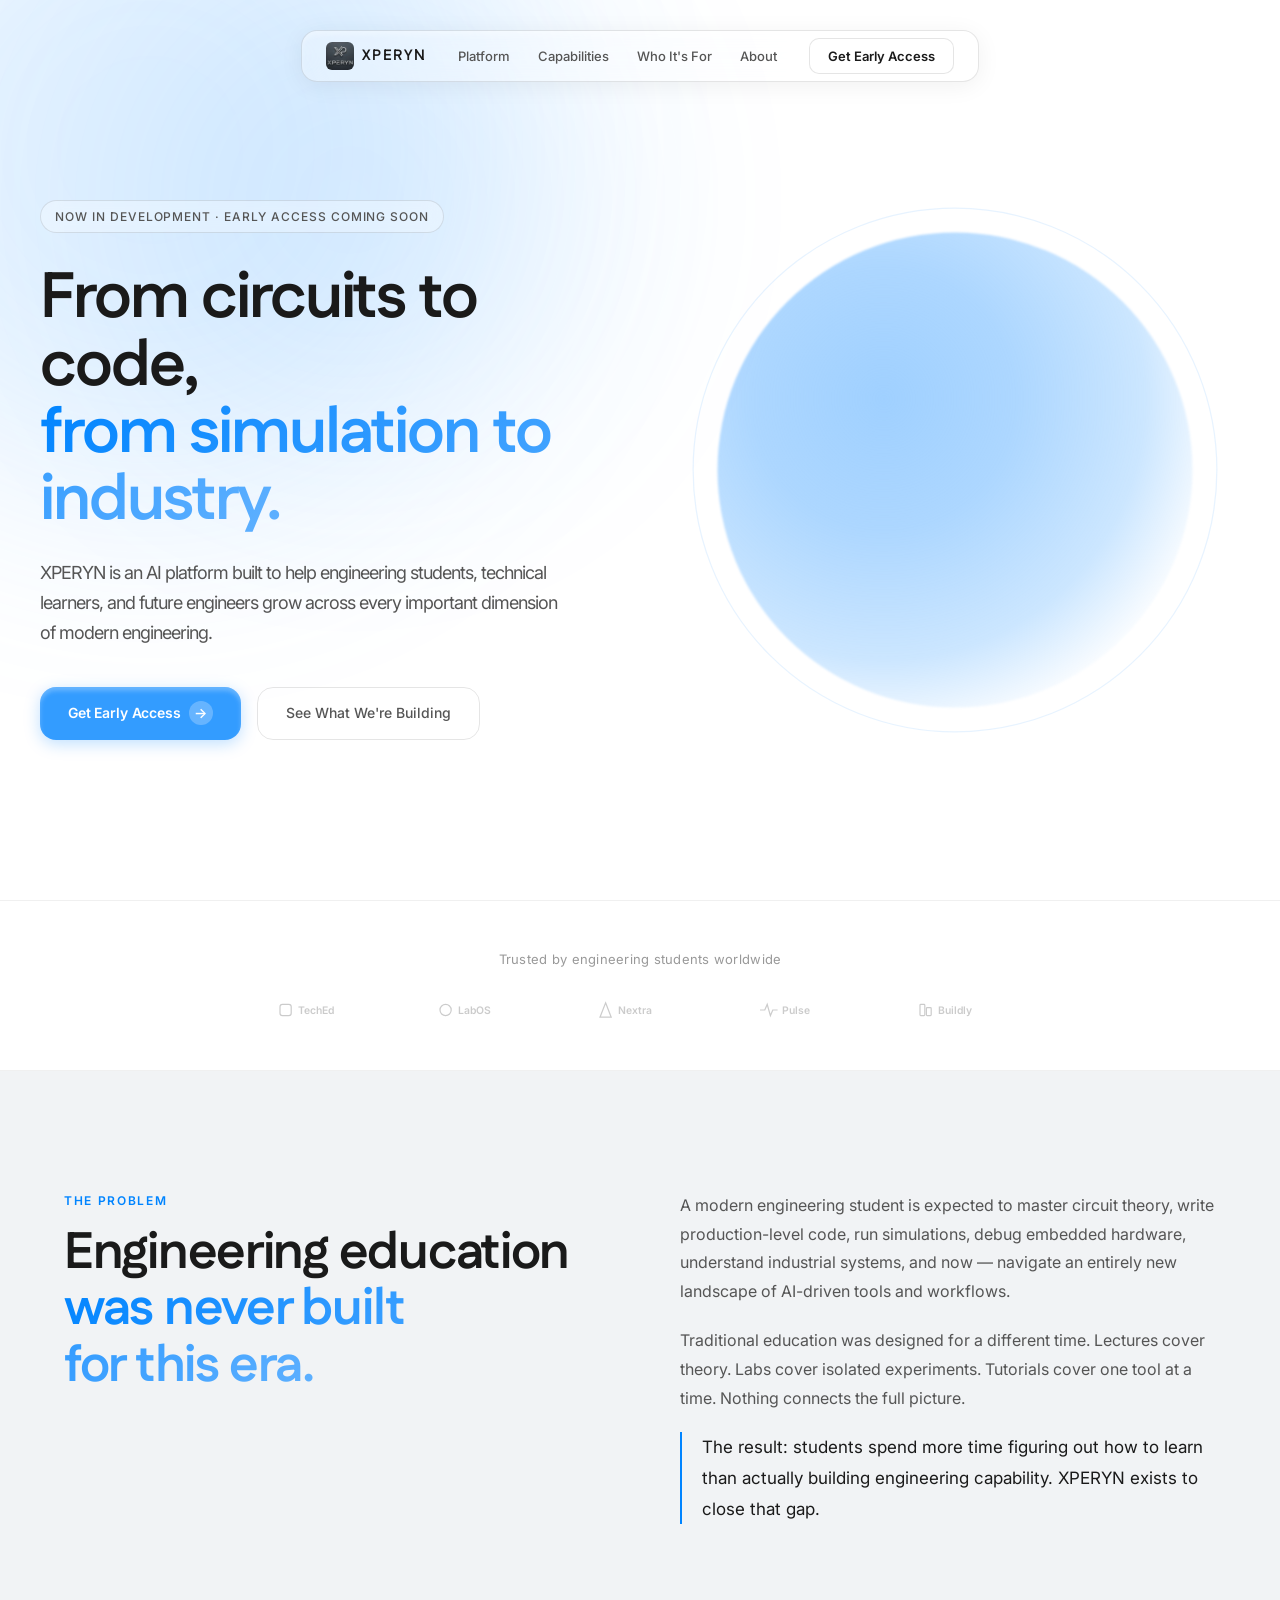
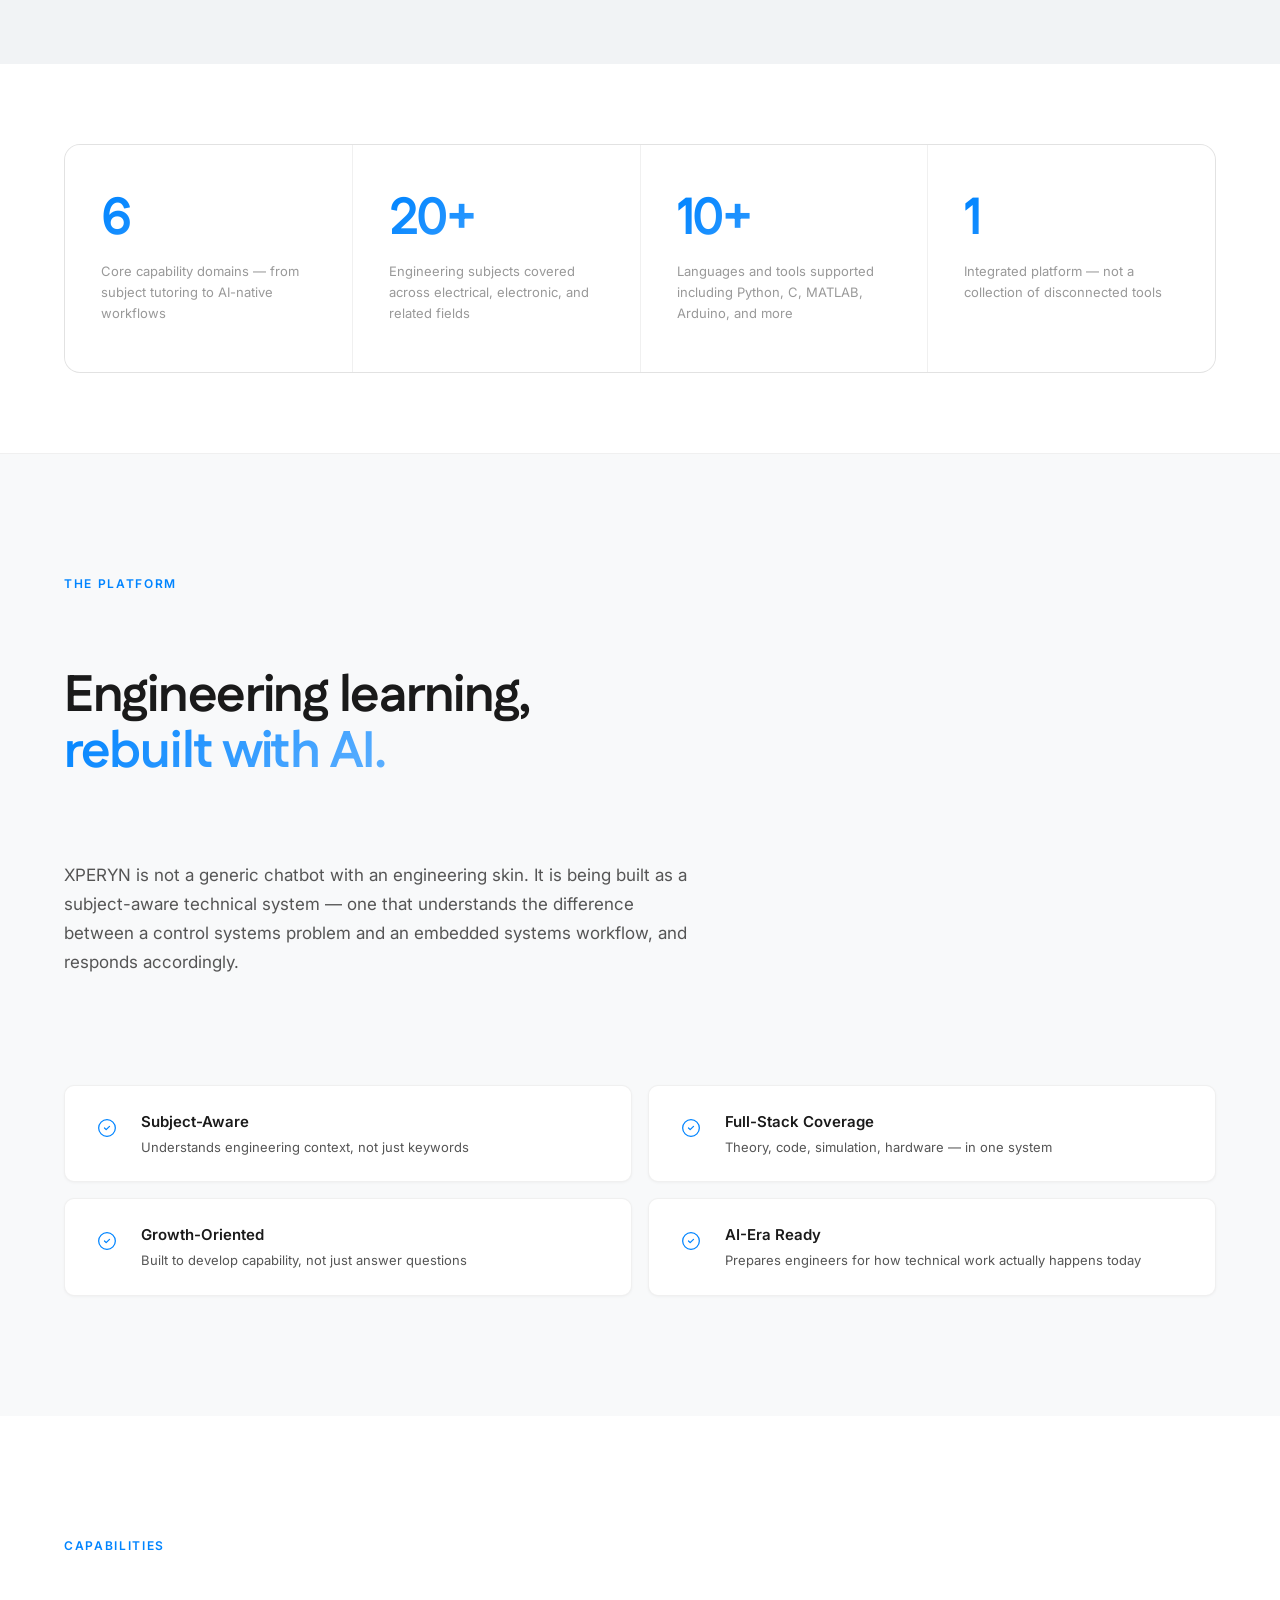
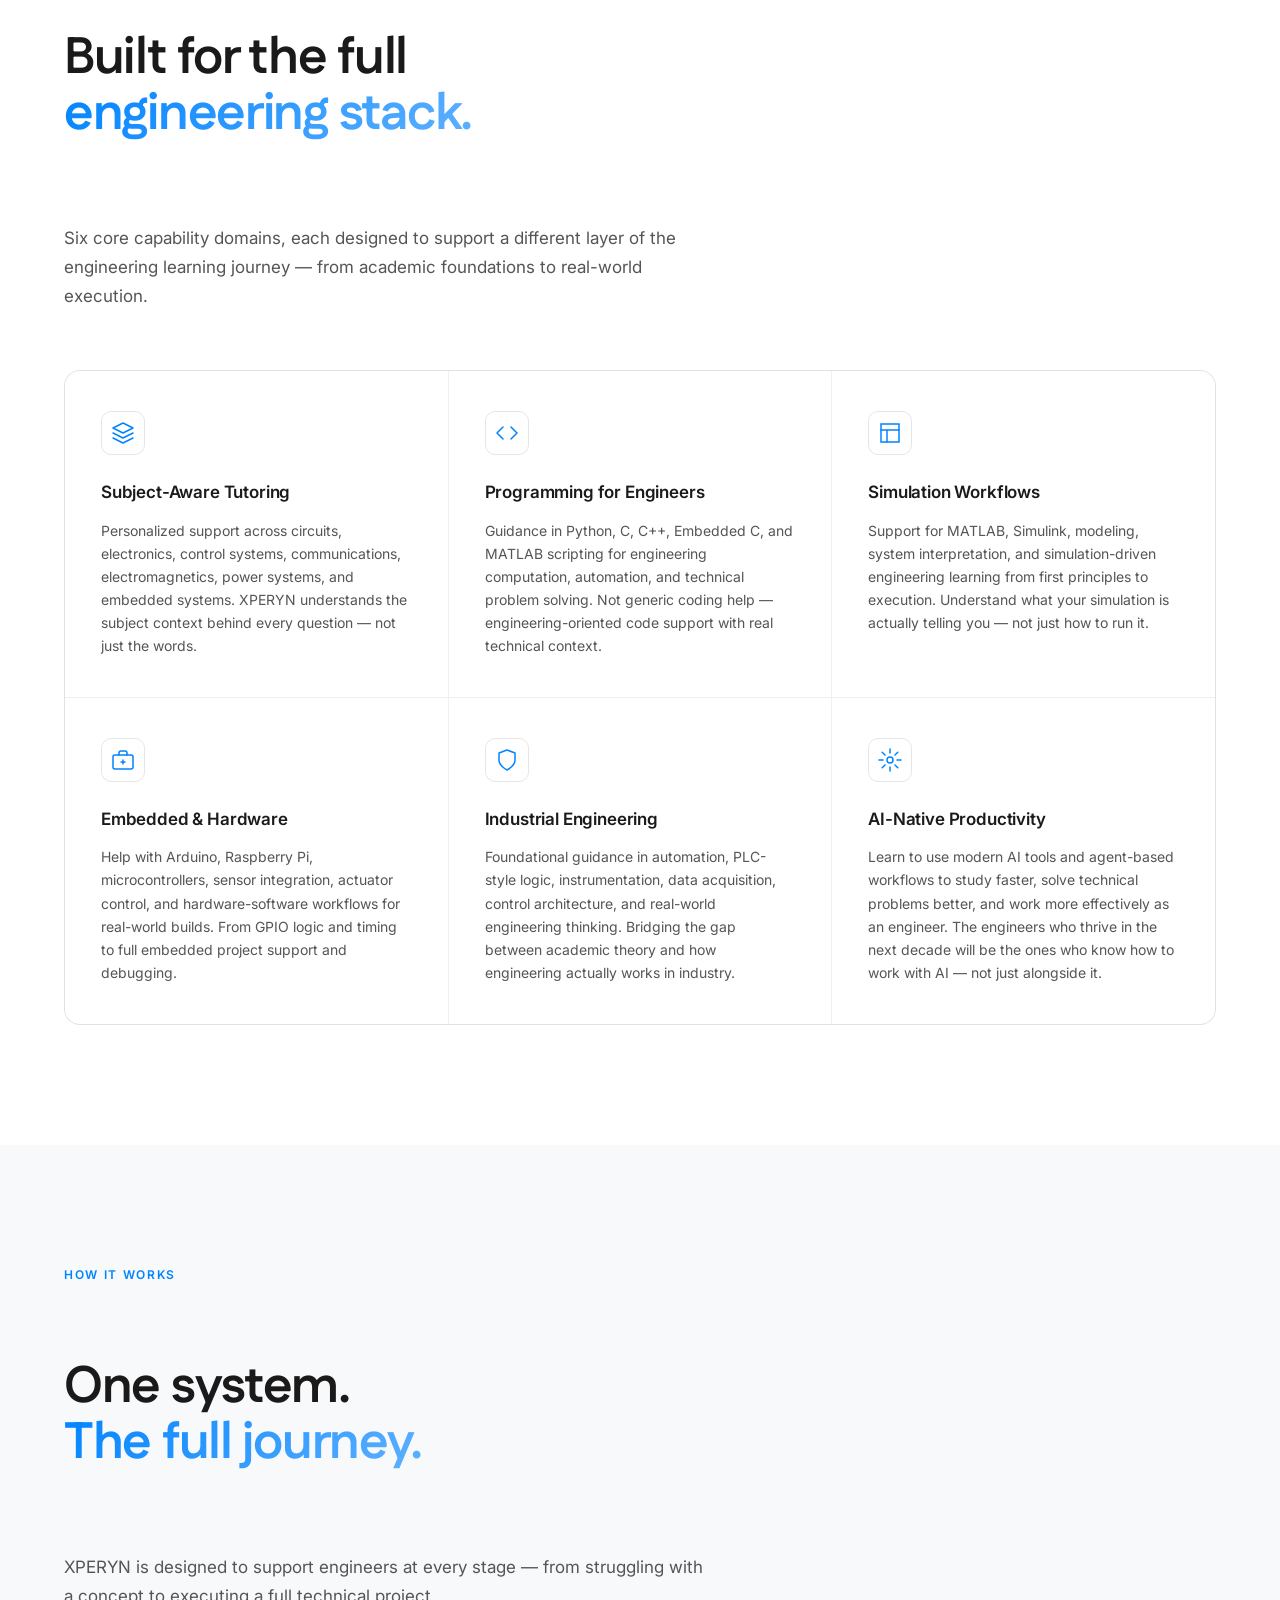
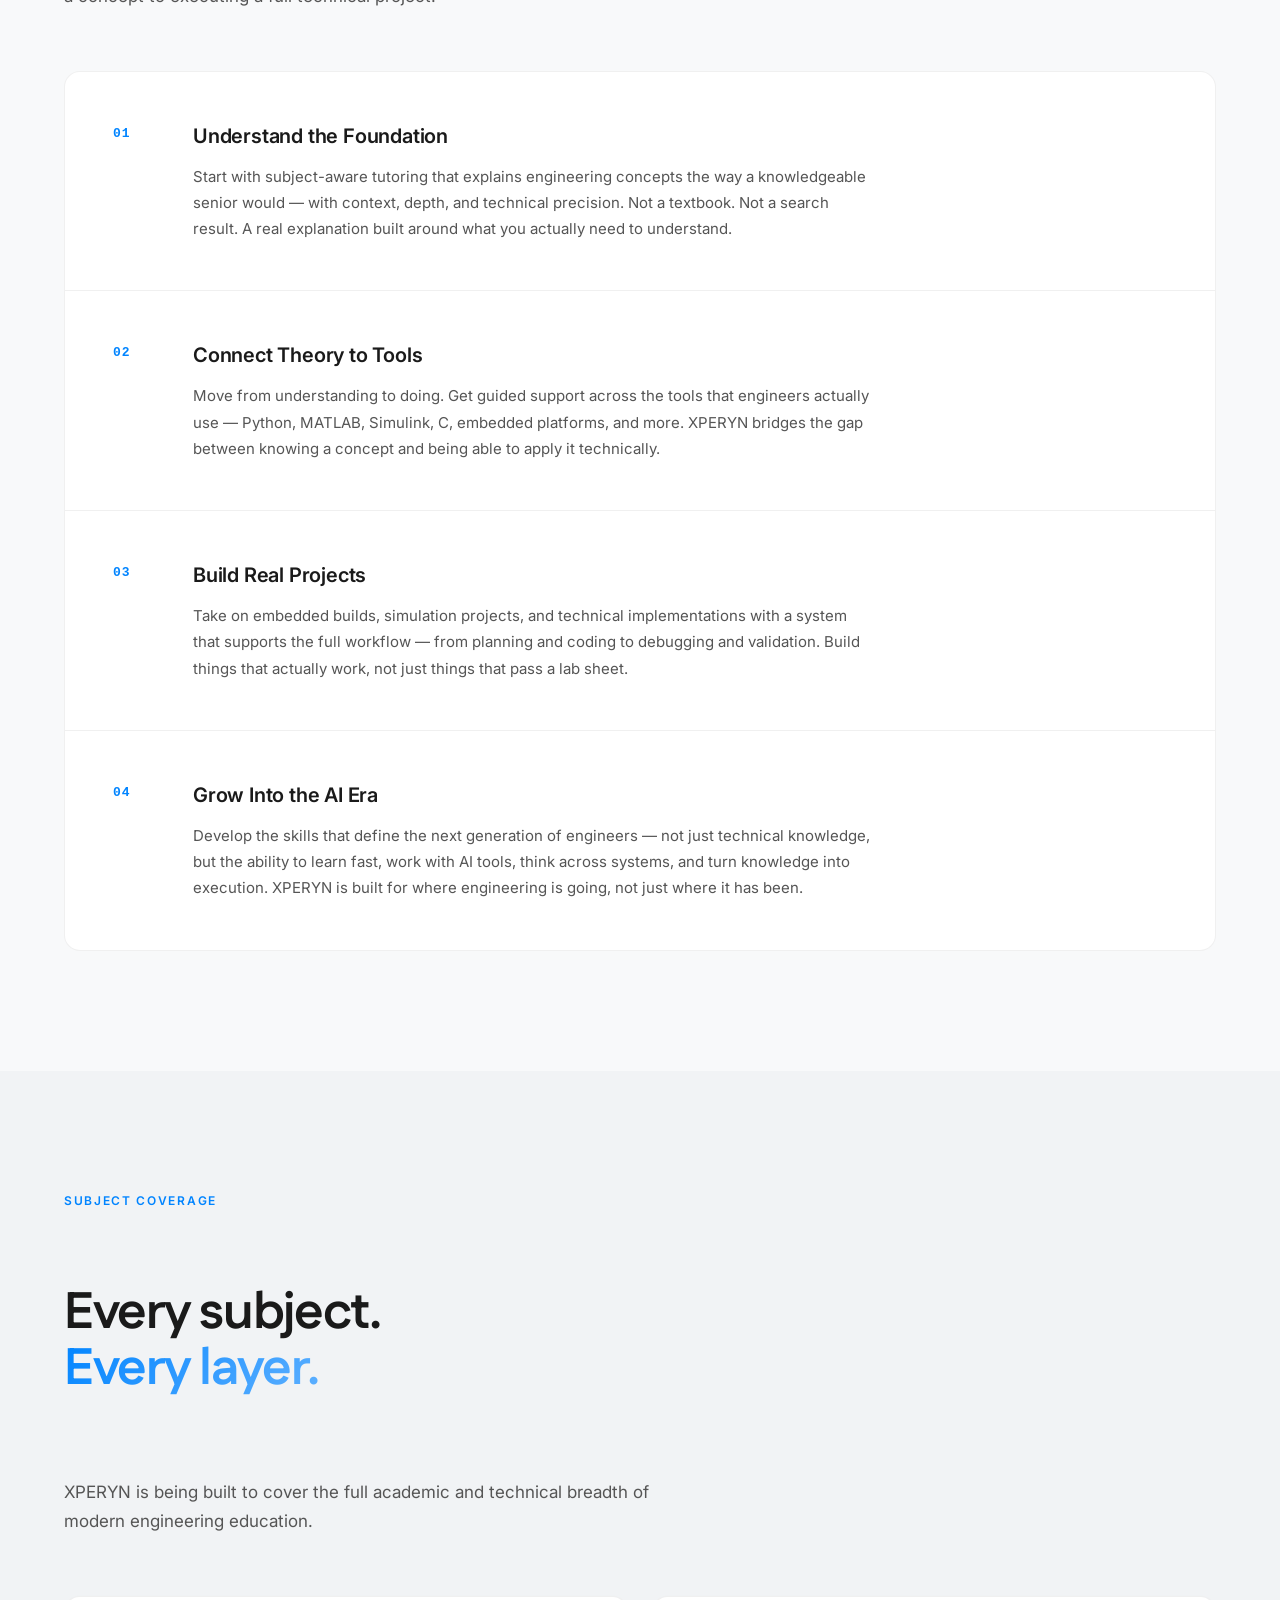
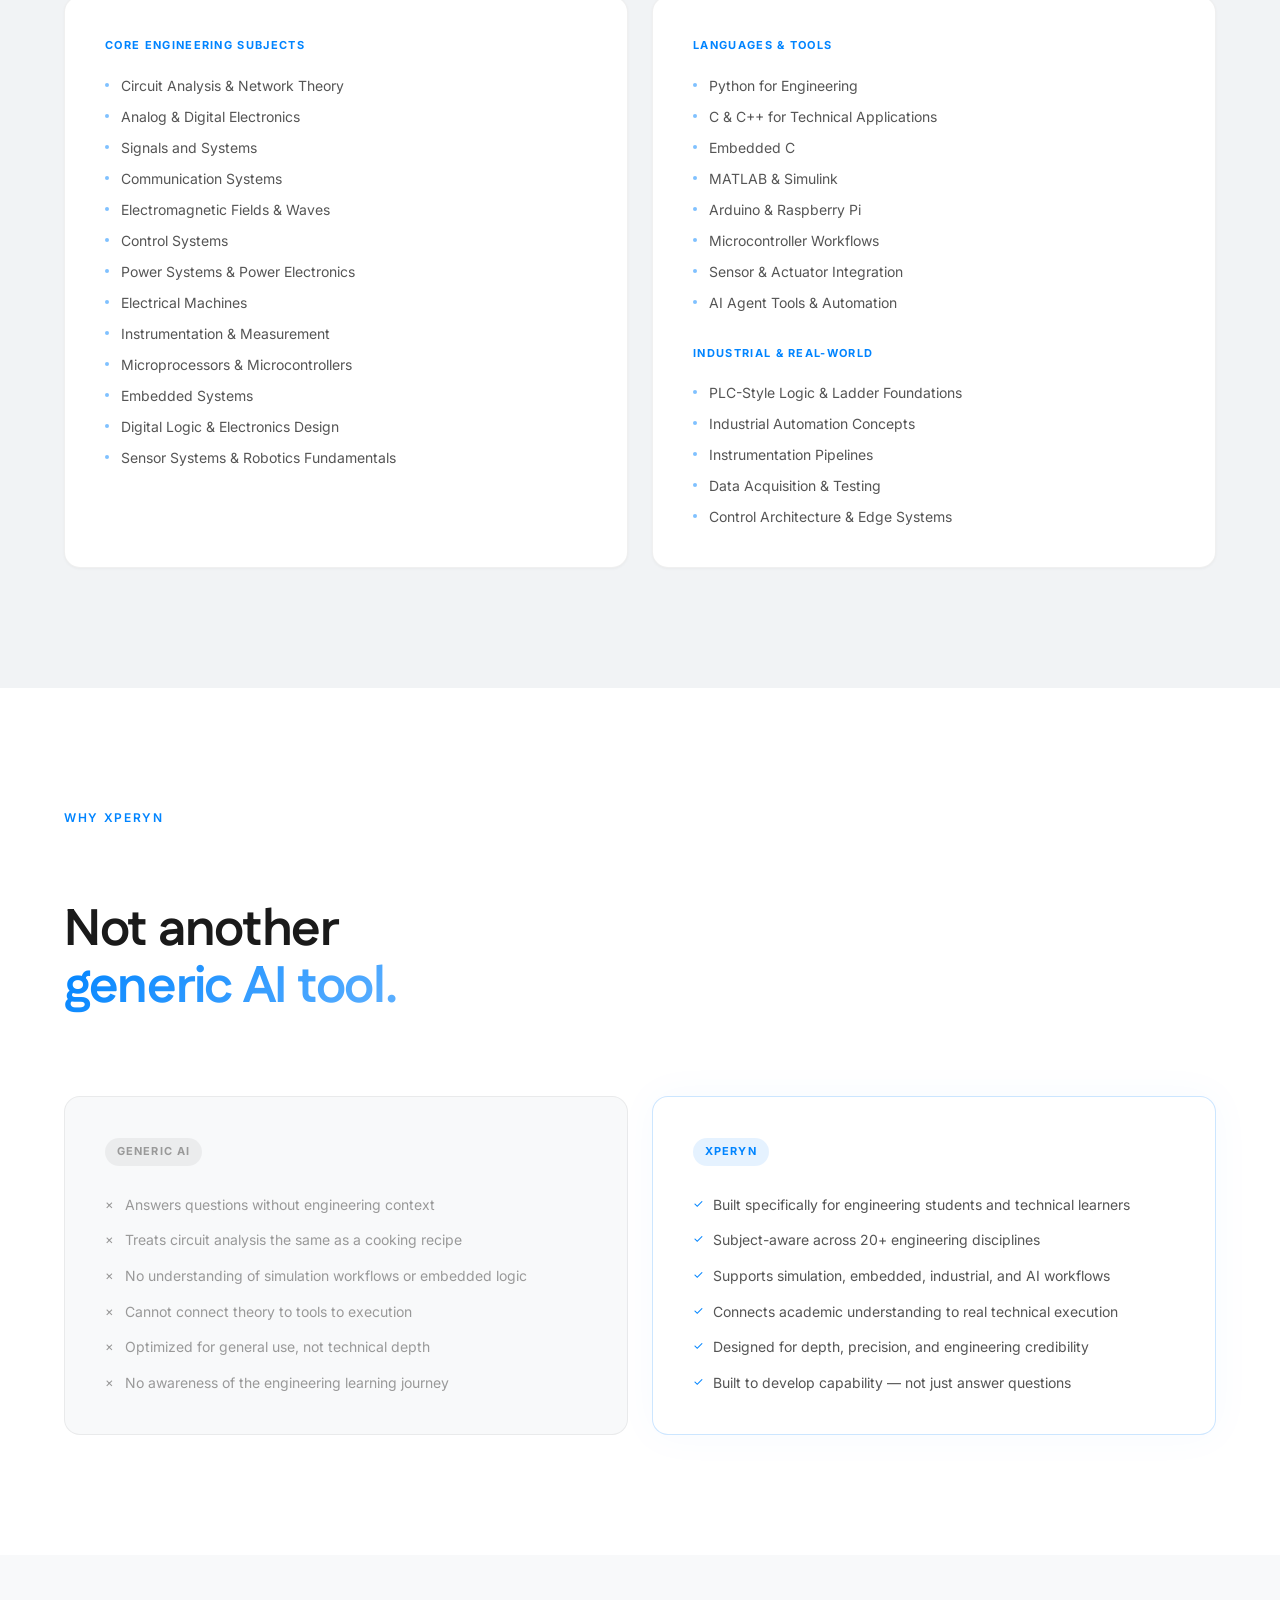
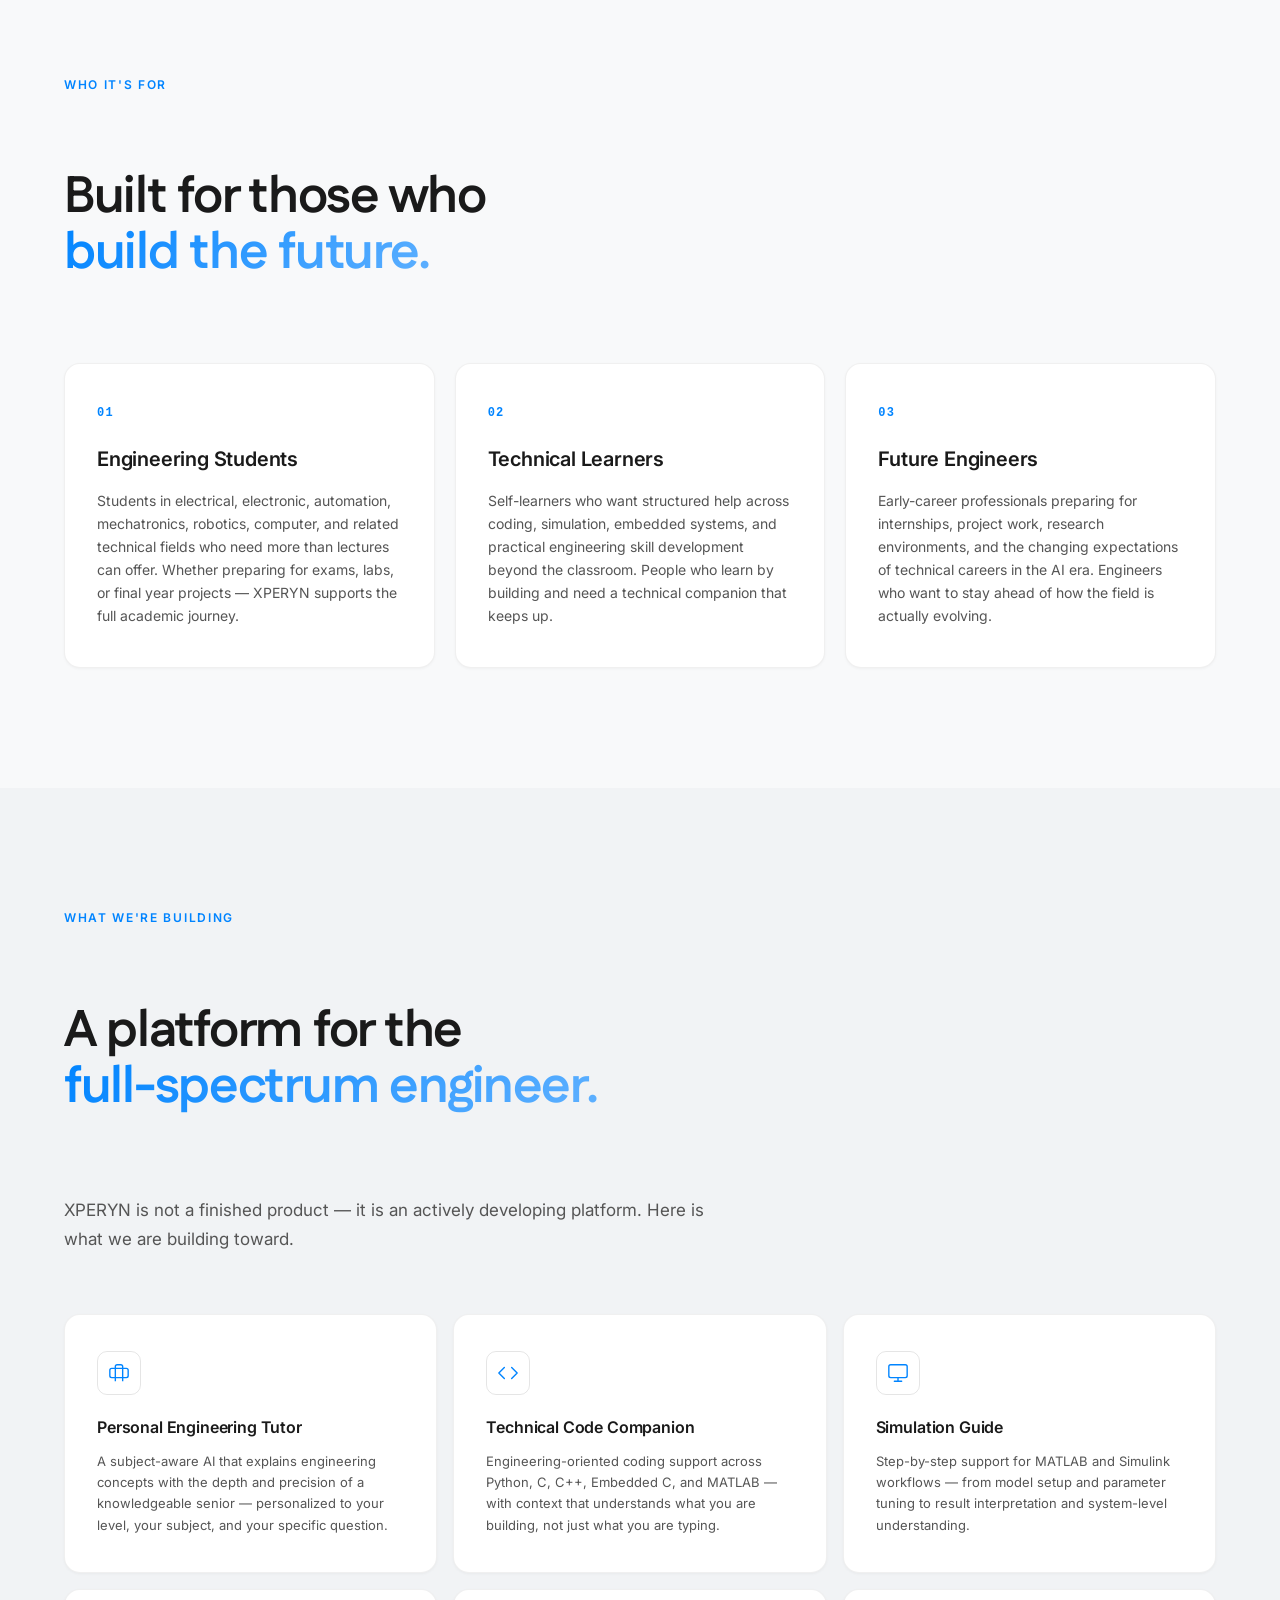
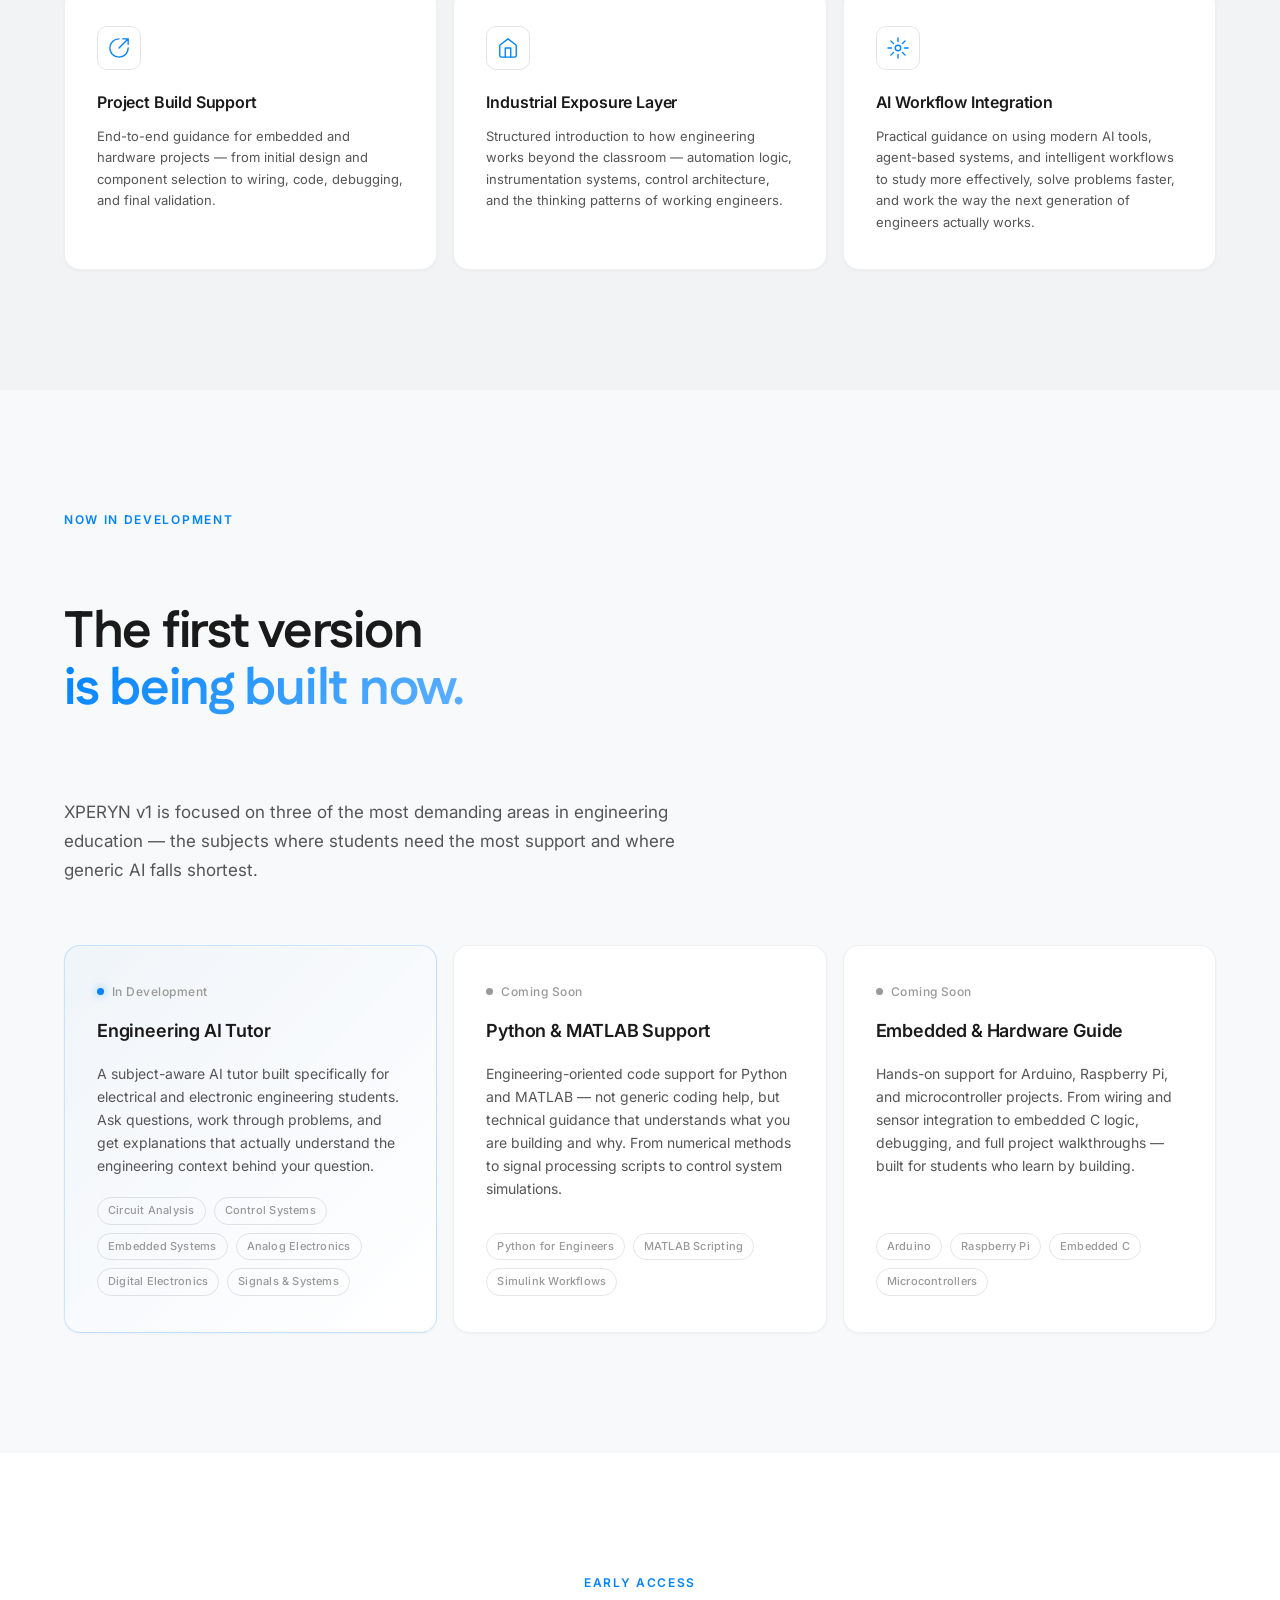
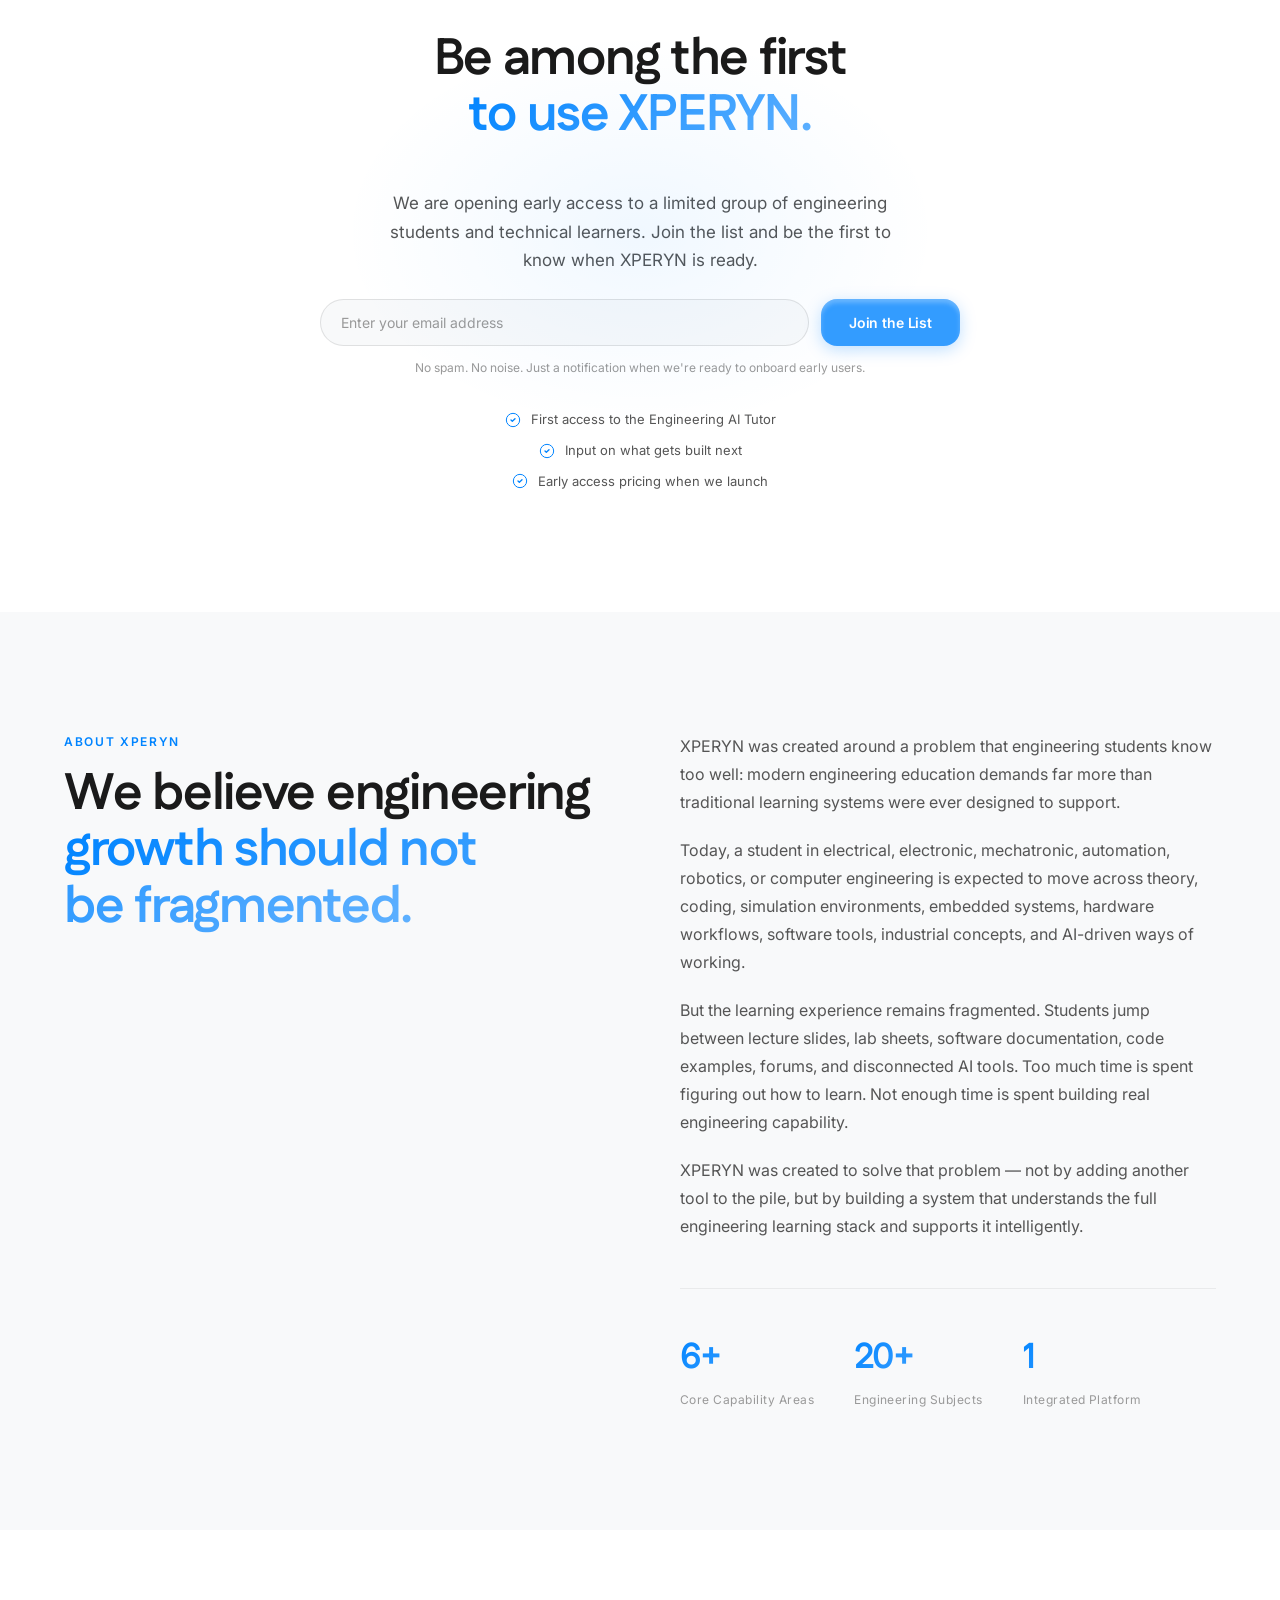
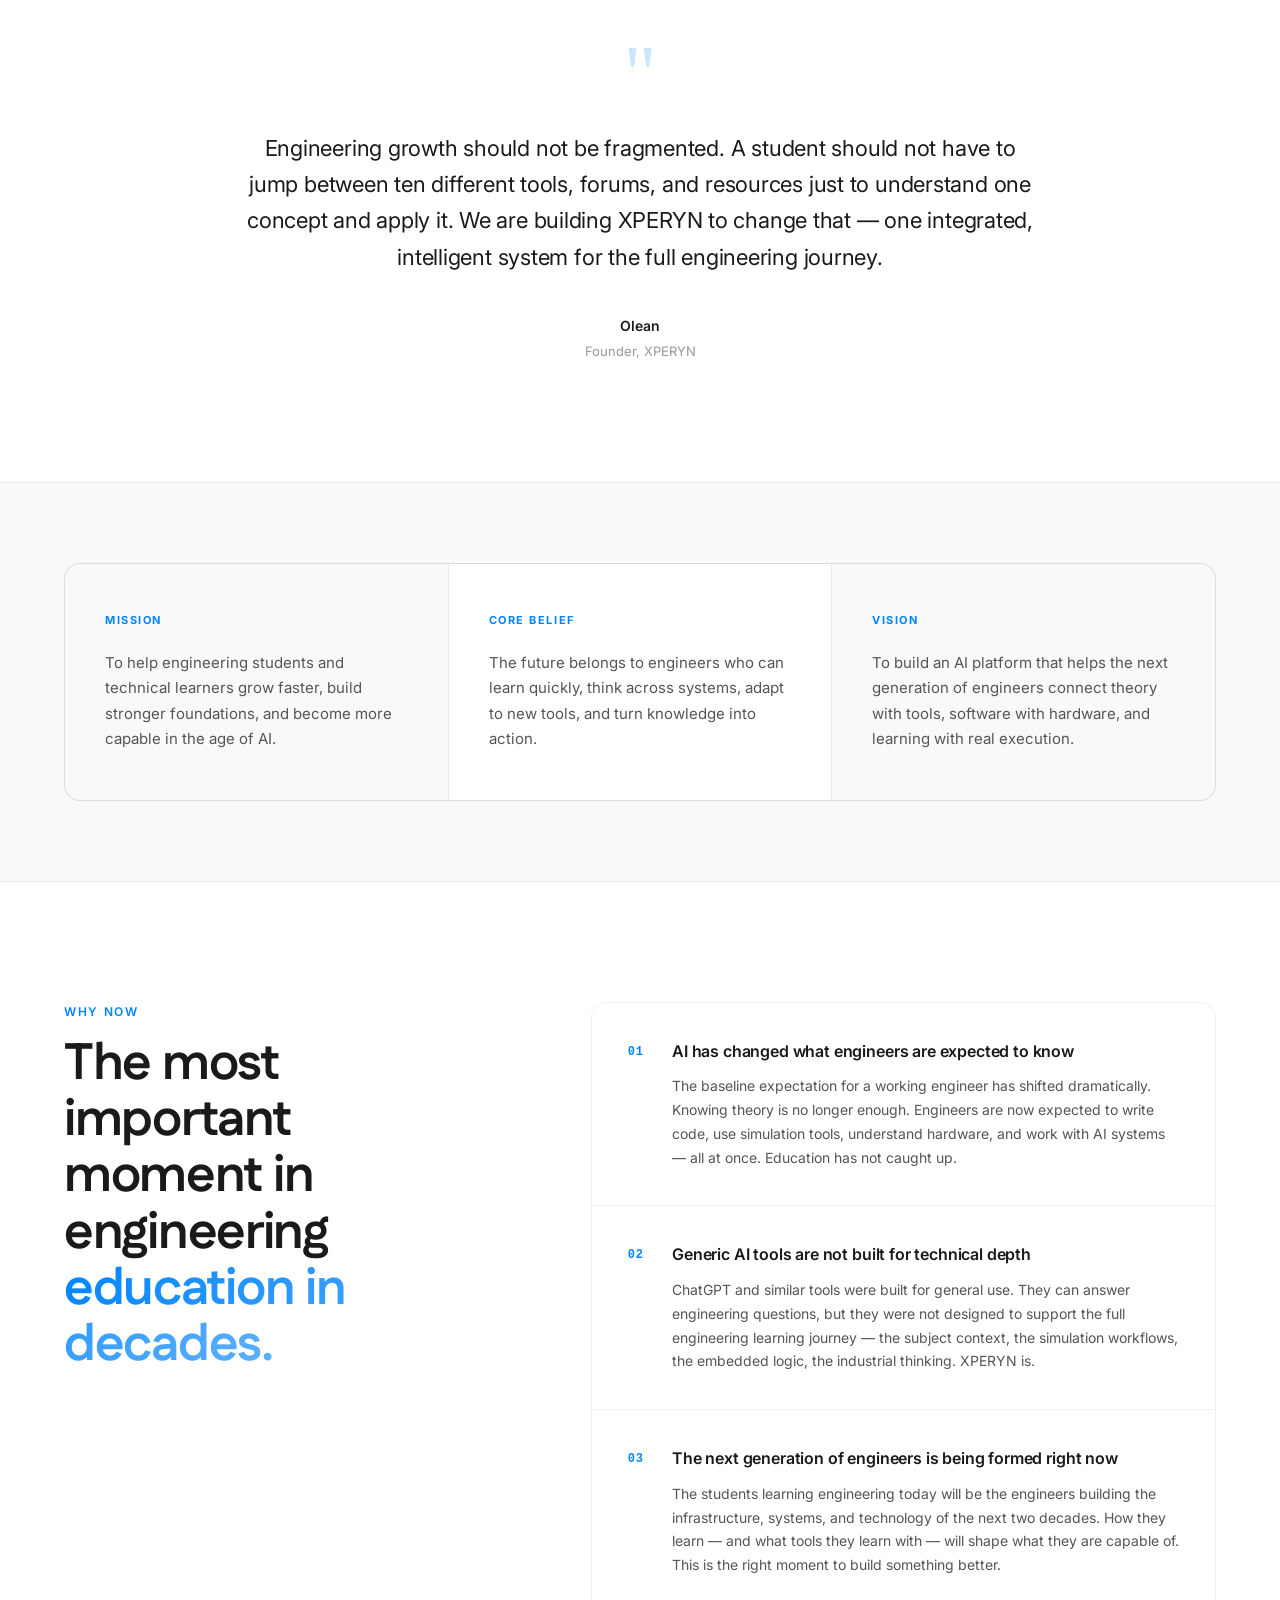
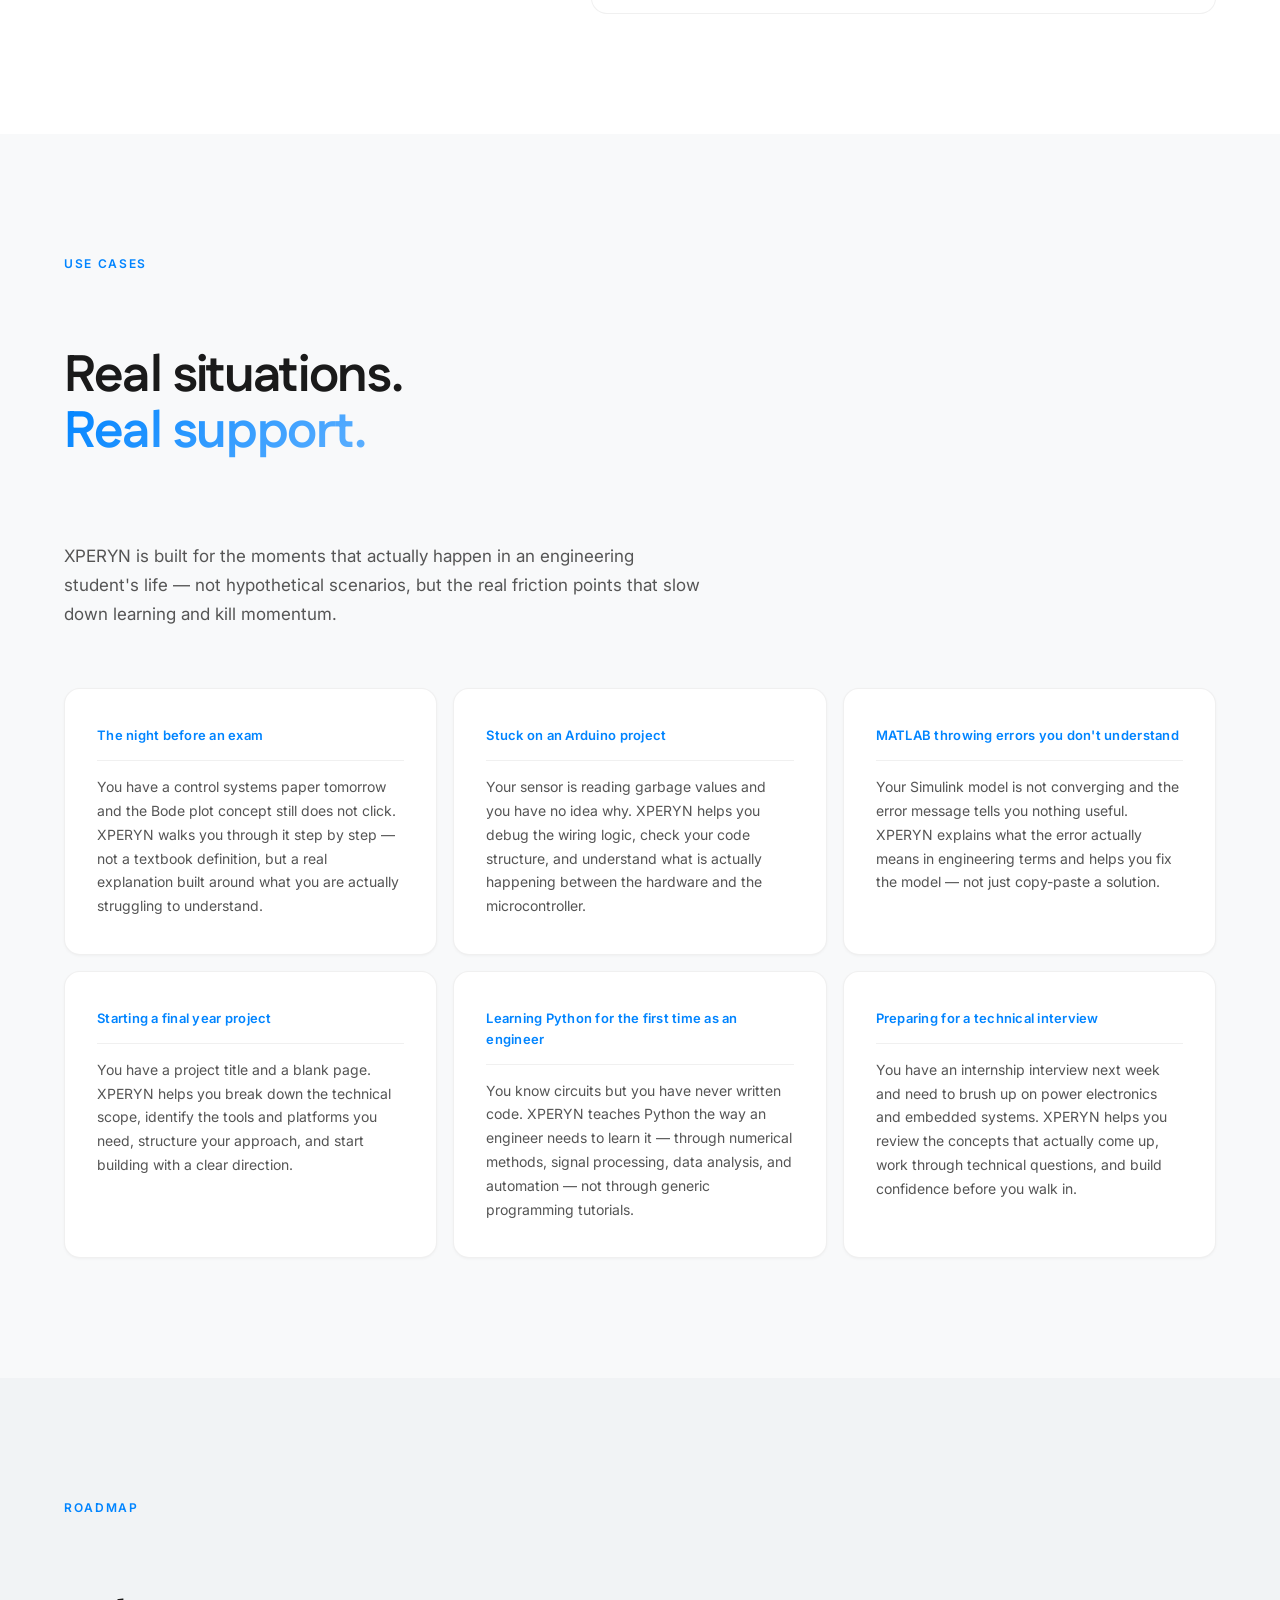
==== commit 3d168b8d: "Add files via upload" ====
--- a/website/index.html
+++ b/website/index.html
@@ -9,6 +9,9 @@
   <meta property="og:description" content="Learn smarter. Build better. Grow faster in the age of AI." />
   <meta property="og:url" content="https://xperyn.my" />
   <link rel="icon" type="image/png" href="assets/images/favicon.png" />
+  <link rel="preconnect" href="https://fonts.googleapis.com" />
+  <link rel="preconnect" href="https://fonts.gstatic.com" crossorigin />
+  <link href="https://fonts.googleapis.com/css2?family=Fustat:wght@700&family=Inter:wght@400;500;600;700&display=swap" rel="stylesheet" />
   <link rel="stylesheet" href="assets/style.css" />
 </head>
 <body>
@@ -38,61 +41,43 @@
     <div class="hero-bg">
       <div class="hero-glow glow-1"></div>
       <div class="hero-glow glow-2"></div>
-      <div class="hero-grid"></div>
-    </div>
-    <div class="hero-content">
-      <div class="hero-badge">Now in Development · Early Access Coming Soon</div>
-      <h1 class="hero-headline">
-        From circuits to code,<br />
-        <span class="gradient-text">from simulation to industry.</span>
-      </h1>
-      <p class="hero-sub">
-        XPERYN is an AI platform built to help engineering students, technical learners,
-        and future engineers grow across every important dimension of modern engineering.
-      </p>
-      <div class="hero-actions">
-        <a href="#early-access" class="btn-primary">Get Early Access</a>
-        <a href="#platform" class="btn-ghost">See What We're Building</a>
-      </div>
-    </div>
-    <div class="hero-visual">
-      <div class="hero-card-stack">
-        <div class="hcard hcard-1">
-          <span class="hcard-icon">⚡</span>
-          <span>Circuit Analysis</span>
-        </div>
-        <div class="hcard hcard-2">
-          <span class="hcard-icon">🧠</span>
-          <span>AI-Native Workflows</span>
-        </div>
-        <div class="hcard hcard-3">
-          <span class="hcard-icon">⚙️</span>
-          <span>Embedded Systems</span>
-        </div>
-        <div class="hcard hcard-4">
-          <span class="hcard-icon">📡</span>
-          <span>Simulation & MATLAB</span>
-        </div>
-      </div>
-    </div>
-    <div class="scroll-hint">
-      <span>Scroll</span>
-      <div class="scroll-line"></div>
-    </div>
-  </section>
-
-  <!-- TAGLINE STRIP -->
-  <section class="tagline-strip">
-    <div class="strip-inner">
-      <span>Engineering Growth</span>
-      <span class="dot">·</span>
-      <span>Technical Capability</span>
-      <span class="dot">·</span>
-      <span>Future-Ready Engineers</span>
-      <span class="dot">·</span>
-      <span>From Theory to Execution</span>
-      <span class="dot">·</span>
-      <span>AI-Native Productivity</span>
+    </div>
+    <div class="hero-inner">
+      <div class="hero-content">
+        <div class="hero-badge">Now in Development · Early Access Coming Soon</div>
+        <h1 class="hero-headline">
+          From circuits to code,<br />
+          <span class="gradient-text">from simulation to industry.</span>
+        </h1>
+        <p class="hero-sub">
+          XPERYN is an AI platform built to help engineering students, technical learners,
+          and future engineers grow across every important dimension of modern engineering.
+        </p>
+        <div class="hero-actions">
+          <a href="#early-access" class="btn-primary">Get Early Access <span class="btn-arrow">&#8594;</span></a>
+          <a href="#platform" class="btn-ghost">See What We're Building</a>
+        </div>
+      </div>
+      <div class="hero-visual">
+        <div class="glassy-orb">
+          <div class="orb-inner"></div>
+          <div class="orb-ring"></div>
+        </div>
+      </div>
+    </div>
+  </section>
+
+  <!-- TRUSTED BY -->
+  <section class="trusted-strip">
+    <div class="container">
+      <p class="trusted-label">Trusted by engineering students worldwide</p>
+      <div class="trusted-logos">
+        <svg class="trusted-logo" viewBox="0 0 120 30" fill="none"><rect x="10" y="8" width="14" height="14" rx="3" stroke="currentColor" stroke-width="1.5"/><text x="32" y="20" font-size="13" font-weight="600" fill="currentColor">TechEd</text></svg>
+        <svg class="trusted-logo" viewBox="0 0 120 30" fill="none"><circle cx="17" cy="15" r="7" stroke="currentColor" stroke-width="1.5"/><text x="32" y="20" font-size="13" font-weight="600" fill="currentColor">LabOS</text></svg>
+        <svg class="trusted-logo" viewBox="0 0 120 30" fill="none"><polygon points="17,6 24,24 10,24" stroke="currentColor" stroke-width="1.5" fill="none"/><text x="32" y="20" font-size="13" font-weight="600" fill="currentColor">Nextra</text></svg>
+        <svg class="trusted-logo" viewBox="0 0 120 30" fill="none"><path d="M10 15h6l3-7 4 14 3-7h6" stroke="currentColor" stroke-width="1.5" fill="none"/><text x="38" y="20" font-size="13" font-weight="600" fill="currentColor">Pulse</text></svg>
+        <svg class="trusted-logo" viewBox="0 0 120 30" fill="none"><rect x="10" y="8" width="6" height="14" rx="1" stroke="currentColor" stroke-width="1.5"/><rect x="18" y="12" width="6" height="10" rx="1" stroke="currentColor" stroke-width="1.5"/><text x="32" y="20" font-size="13" font-weight="600" fill="currentColor">Buildly</text></svg>
+      </div>
     </div>
   </section>
 
--- a/website/assets/style.css
+++ b/website/assets/style.css
@@ -1,25 +1,30 @@
 /* ============================================================
-   XPERYN — Main Stylesheet
-   Dark luxury AI startup aesthetic
+   XPERYN — Liquid Glass Stylesheet
+   White premium AI startup aesthetic
    ============================================================ */
 
 *, *::before, *::after { box-sizing: border-box; margin: 0; padding: 0; }
 
 :root {
-  --bg:        #080808;
-  --bg-2:      #0d0d0d;
-  --bg-3:      #111111;
-  --surface:   #161616;
-  --surface-2: #1c1c1c;
-  --border:    rgba(255,255,255,0.07);
-  --border-2:  rgba(255,255,255,0.12);
-  --text:      #f0f0f0;
-  --text-2:    #a0a0a0;
-  --text-3:    #606060;
-  --accent:    #4f8ef7;
-  --accent-2:  #7c5cfc;
-  --accent-glow: rgba(79,142,247,0.15);
-  --font: 'SF Pro Display', -apple-system, BlinkMacSystemFont, 'Segoe UI', system-ui, sans-serif;
+  --bg:        #ffffff;
+  --bg-2:      #f8f9fa;
+  --bg-3:      #f1f3f5;
+  --surface:   #ffffff;
+  --surface-2: #f5f6f8;
+  --border:    rgba(0,0,0,0.06);
+  --border-2:  rgba(0,0,0,0.10);
+  --text:      #1a1a1a;
+  --text-2:    #555555;
+  --text-3:    #999999;
+  --accent:    rgba(0,132,255,0.9);
+  --accent-solid: #0084ff;
+  --accent-2:  #319AFF;
+  --accent-glow: rgba(96,177,255,0.15);
+  --glass-bg:  rgba(255,255,255,0.3);
+  --glass-border: rgba(0,0,0,0.1);
+  --glass-shadow: inset 0px 4px 4px 0px rgba(255,255,255,0.25);
+  --font-heading: 'Fustat', 'SF Pro Display', -apple-system, sans-serif;
+  --font: 'Inter', -apple-system, BlinkMacSystemFont, 'Segoe UI', system-ui, sans-serif;
   --font-mono: 'SF Mono', 'Fira Code', monospace;
   --radius: 16px;
   --radius-sm: 10px;
@@ -35,104 +40,115 @@
   line-height: 1.6;
   overflow-x: hidden;
   -webkit-font-smoothing: antialiased;
+  -moz-osx-font-smoothing: grayscale;
 }
 
 a { color: inherit; text-decoration: none; }
 img { max-width: 100%; display: block; }
 
 .container {
-  max-width: 1120px;
+  max-width: 1200px;
   margin: 0 auto;
   padding: 0 24px;
 }
 
 .gradient-text {
-  background: linear-gradient(135deg, var(--accent) 0%, var(--accent-2) 100%);
+  background: linear-gradient(135deg, var(--accent-solid) 0%, #60B1FF 100%);
   -webkit-background-clip: text;
   -webkit-text-fill-color: transparent;
   background-clip: text;
 }
 
 /* ============================================================
-   NAVBAR
+   NAVBAR — Liquid Glass
    ============================================================ */
 #navbar {
   position: fixed;
-  top: 0; left: 0; right: 0;
+  top: 30px; left: 0; right: 0;
   z-index: 100;
+  display: flex;
+  justify-content: center;
   padding: 0 24px;
-  transition: background var(--transition), border-color var(--transition);
-}
-
-#navbar.scrolled {
-  background: rgba(8,8,8,0.85);
-  backdrop-filter: blur(20px);
-  -webkit-backdrop-filter: blur(20px);
-  border-bottom: 1px solid var(--border);
-}
+  transition: top var(--transition);
+}
+
+#navbar.scrolled { top: 12px; }
 
 .nav-inner {
-  max-width: 1120px;
-  margin: 0 auto;
-  height: 64px;
-  display: flex;
-  align-items: center;
-  gap: 40px;
+  display: flex;
+  align-items: center;
+  gap: 32px;
+  height: 52px;
+  padding: 0 24px;
+  background: var(--glass-bg);
+  backdrop-filter: blur(50px);
+  -webkit-backdrop-filter: blur(50px);
+  border: 1px solid var(--glass-border);
+  border-radius: var(--radius);
+  box-shadow: var(--glass-shadow), 0 4px 24px rgba(0,0,0,0.06);
+  width: fit-content;
+  max-width: 100%;
 }
 
 .nav-logo {
   display: flex;
   align-items: center;
-  gap: 10px;
+  gap: 8px;
   flex-shrink: 0;
   text-decoration: none;
 }
 
 .nav-logo-img {
-  width: 30px;
-  height: 30px;
+  width: 28px;
+  height: 28px;
   border-radius: 6px;
   object-fit: cover;
   flex-shrink: 0;
 }
 
 .nav-logo-text {
-  font-size: 16px;
+  font-size: 15px;
   font-weight: 700;
-  letter-spacing: 0.14em;
-  color: var(--text);
+  letter-spacing: 0.12em;
+  color: var(--text);
+  font-family: var(--font-heading);
 }
 
 .nav-links {
   display: flex;
   list-style: none;
-  gap: 32px;
-  margin-left: auto;
+  gap: 28px;
 }
 
 .nav-links a {
-  font-size: 14px;
+  font-size: 13px;
+  font-weight: 500;
   color: var(--text-2);
   transition: color var(--transition);
-  letter-spacing: 0.01em;
 }
 
 .nav-links a:hover { color: var(--text); }
 
 .nav-cta {
   font-size: 13px;
-  font-weight: 500;
-  padding: 8px 20px;
-  border: 1px solid var(--border-2);
-  border-radius: 100px;
-  color: var(--text);
-  transition: background var(--transition), border-color var(--transition);
+  font-weight: 600;
+  padding: 7px 18px;
+  background: var(--glass-bg);
+  backdrop-filter: blur(10px);
+  border: 1px solid var(--glass-border);
+  border-radius: var(--radius-sm);
+  box-shadow: var(--glass-shadow);
+  color: var(--text);
+  transition: background var(--transition), transform var(--transition);
   flex-shrink: 0;
+  display: flex;
+  align-items: center;
+  gap: 6px;
 }
 
 .nav-cta:hover {
-  background: var(--surface-2);
-  border-color: rgba(255,255,255,0.2);
+  background: rgba(255,255,255,0.5);
+  transform: scale(1.02);
 }
 
 .nav-hamburger {
@@ -148,7 +164,7 @@
 
 .nav-hamburger span {
   display: block;
-  width: 22px;
+  width: 20px;
   height: 1.5px;
   background: var(--text);
   transition: var(--transition);
@@ -162,16 +178,35 @@
   align-items: center;
   gap: 8px;
   padding: 14px 28px;
-  background: var(--text);
-  color: var(--bg);
+  background: rgba(0,132,255,0.8);
+  backdrop-filter: blur(2px);
+  color: #fff;
   font-size: 14px;
   font-weight: 600;
-  border-radius: 100px;
-  transition: opacity var(--transition), transform var(--transition);
-  letter-spacing: 0.01em;
-}
-
-.btn-primary:hover { opacity: 0.88; transform: translateY(-1px); }
+  border-radius: var(--radius);
+  box-shadow: var(--glass-shadow), 0 4px 16px rgba(0,132,255,0.25);
+  transition: transform var(--transition), box-shadow var(--transition);
+  letter-spacing: -0.01em;
+  border: none;
+  cursor: pointer;
+  font-family: var(--font);
+}
+
+.btn-primary:hover {
+  transform: scale(1.02);
+  box-shadow: var(--glass-shadow), 0 6px 24px rgba(0,132,255,0.35);
+}
+
+.btn-arrow {
+  display: inline-flex;
+  align-items: center;
+  justify-content: center;
+  width: 24px;
+  height: 24px;
+  background: rgba(255,255,255,0.25);
+  border-radius: 50%;
+  font-size: 14px;
+}
 
 .btn-ghost {
   display: inline-flex;
@@ -182,13 +217,13 @@
   color: var(--text-2);
   font-size: 14px;
   font-weight: 500;
-  border-radius: 100px;
+  border-radius: var(--radius);
   transition: color var(--transition), border-color var(--transition), transform var(--transition);
 }
 
 .btn-ghost:hover {
   color: var(--text);
-  border-color: rgba(255,255,255,0.25);
+  border-color: rgba(0,0,0,0.2);
   transform: translateY(-1px);
 }
 
@@ -202,6 +237,7 @@
   min-height: 100vh;
   display: flex;
   align-items: center;
+  justify-content: center;
   padding: 120px 24px 80px;
   overflow: hidden;
 }
@@ -216,36 +252,36 @@
   position: absolute;
   border-radius: 50%;
   filter: blur(120px);
+}
+
+.glow-1 {
+  width: 700px; height: 700px;
+  background: #60B1FF;
+  top: -200px; left: -200px;
   opacity: 0.18;
-}
-
-.glow-1 {
-  width: 600px; height: 600px;
-  background: var(--accent);
-  top: -100px; left: -100px;
 }
 
 .glow-2 {
   width: 500px; height: 500px;
-  background: var(--accent-2);
-  bottom: -50px; right: -50px;
-}
-
-.hero-grid {
-  position: absolute;
-  inset: 0;
-  background-image:
-    linear-gradient(rgba(255,255,255,0.025) 1px, transparent 1px),
-    linear-gradient(90deg, rgba(255,255,255,0.025) 1px, transparent 1px);
-  background-size: 60px 60px;
-  mask-image: radial-gradient(ellipse 80% 80% at 50% 50%, black 30%, transparent 100%);
-}
-
-.hero-content {
+  background: #319AFF;
+  top: -50px; left: 100px;
+  opacity: 0.10;
+}
+
+.hero-inner {
   position: relative;
   z-index: 2;
-  max-width: 640px;
+  max-width: 1200px;
+  width: 100%;
+  margin: 0 auto;
+  display: flex;
+  align-items: center;
+  gap: 60px;
+}
+
+.hero-content {
   flex: 1;
+  max-width: 620px;
 }
 
 .hero-badge {
@@ -254,22 +290,25 @@
   gap: 8px;
   font-size: 12px;
   font-weight: 500;
-  letter-spacing: 0.1em;
+  letter-spacing: 0.08em;
   text-transform: uppercase;
   color: var(--text-2);
-  border: 1px solid var(--border);
+  border: 1px solid var(--border-2);
   padding: 6px 14px;
   border-radius: 100px;
   margin-bottom: 32px;
+  background: var(--glass-bg);
+  backdrop-filter: blur(10px);
 }
 
 .hero-headline {
-  font-size: clamp(40px, 5.5vw, 72px);
+  font-size: clamp(42px, 5vw, 75px);
   font-weight: 700;
-  line-height: 1.08;
-  letter-spacing: -0.03em;
+  line-height: 1.05;
+  letter-spacing: -2px;
   margin-bottom: 24px;
   color: var(--text);
+  font-family: var(--font-heading);
 }
 
 .hero-sub {
@@ -278,6 +317,7 @@
   line-height: 1.65;
   max-width: 520px;
   margin-bottom: 40px;
+  letter-spacing: -1px;
 }
 
 .hero-actions {
@@ -287,103 +327,86 @@
 }
 
 .hero-visual {
+  flex: 1;
+  display: flex;
+  justify-content: center;
+  align-items: center;
+}
+
+/* Glassy Orb */
+.glassy-orb {
   position: relative;
-  z-index: 2;
-  flex: 1;
-  display: flex;
-  justify-content: center;
-  align-items: center;
-  padding-left: 60px;
-}
-
-.hero-card-stack {
-  position: relative;
-  width: 320px;
-  height: 320px;
-}
-
-.hcard {
+  width: 380px;
+  height: 380px;
+  transform: scale(1.25);
+}
+
+.orb-inner {
   position: absolute;
-  display: flex;
-  align-items: center;
-  gap: 12px;
-  padding: 14px 20px;
-  background: var(--surface);
-  border: 1px solid var(--border);
-  border-radius: var(--radius-sm);
-  font-size: 13px;
-  font-weight: 500;
-  color: var(--text-2);
-  backdrop-filter: blur(10px);
-  white-space: nowrap;
-  animation: float 6s ease-in-out infinite;
-}
-
-.hcard-icon { font-size: 16px; }
-
-.hcard-1 { top: 20px; left: 0; animation-delay: 0s; }
-.hcard-2 { top: 80px; right: 0; animation-delay: 1.5s; }
-.hcard-3 { bottom: 80px; left: 20px; animation-delay: 3s; }
-.hcard-4 { bottom: 20px; right: 20px; animation-delay: 4.5s; }
-
-@keyframes float {
-  0%, 100% { transform: translateY(0); }
-  50% { transform: translateY(-8px); }
-}
-
-.scroll-hint {
+  inset: 0;
+  border-radius: 50%;
+  background: radial-gradient(circle at 35% 35%,
+    rgba(96,177,255,0.6) 0%,
+    rgba(49,154,255,0.4) 30%,
+    rgba(0,132,255,0.2) 60%,
+    transparent 80%
+  );
+  filter: blur(1px);
+  animation: orbPulse 4s ease-in-out infinite;
+}
+
+.orb-ring {
   position: absolute;
-  bottom: 40px;
-  left: 50%;
-  transform: translateX(-50%);
-  display: flex;
-  flex-direction: column;
-  align-items: center;
-  gap: 8px;
-  font-size: 11px;
-  letter-spacing: 0.12em;
-  text-transform: uppercase;
-  color: var(--text-3);
-  z-index: 2;
-}
-
-.scroll-line {
-  width: 1px;
-  height: 40px;
-  background: linear-gradient(to bottom, var(--text-3), transparent);
-  animation: scrollPulse 2s ease-in-out infinite;
-}
-
-@keyframes scrollPulse {
-  0%, 100% { opacity: 0.4; }
-  50% { opacity: 1; }
-}
-
-/* ============================================================
-   TAGLINE STRIP
-   ============================================================ */
-.tagline-strip {
+  inset: -20px;
+  border-radius: 50%;
+  border: 1px solid rgba(96,177,255,0.15);
+  animation: orbRing 6s ease-in-out infinite;
+}
+
+@keyframes orbPulse {
+  0%, 100% { transform: scale(1); opacity: 0.8; }
+  50% { transform: scale(1.04); opacity: 1; }
+}
+
+@keyframes orbRing {
+  0%, 100% { transform: scale(1); opacity: 0.4; }
+  50% { transform: scale(1.06); opacity: 0.7; }
+}
+
+/* ============================================================
+   TRUSTED STRIP
+   ============================================================ */
+.trusted-strip {
+  padding: 48px 0;
   border-top: 1px solid var(--border);
   border-bottom: 1px solid var(--border);
-  padding: 20px 0;
-  overflow: hidden;
-}
-
-.strip-inner {
+}
+
+.trusted-label {
+  font-size: 13px;
+  color: var(--text-3);
+  text-align: center;
+  margin-bottom: 28px;
+  letter-spacing: 0.02em;
+}
+
+.trusted-logos {
   display: flex;
   align-items: center;
   justify-content: center;
-  gap: 24px;
+  gap: 60px;
   flex-wrap: wrap;
-  font-size: 13px;
-  font-weight: 500;
-  letter-spacing: 0.06em;
-  text-transform: uppercase;
+}
+
+.trusted-logo {
+  width: 100px;
+  height: 24px;
   color: var(--text-3);
-  padding: 0 24px;
-}
-
-.dot { color: var(--accent); opacity: 0.6; }
+  opacity: 0.5;
+  transition: opacity var(--transition);
+}
+
+.trusted-logo:hover { opacity: 0.8; }
 
 /* ============================================================
    SECTION COMMONS
@@ -393,7 +416,7 @@
   font-weight: 600;
   letter-spacing: 0.14em;
   text-transform: uppercase;
-  color: var(--accent);
+  color: var(--accent-solid);
   margin-bottom: 16px;
 }
 
@@ -403,6 +426,8 @@
   line-height: 1.1;
   letter-spacing: -0.025em;
   margin-bottom: 20px;
+  color: var(--text);
+  font-family: var(--font-heading);
 }
 
 .section-desc {
@@ -413,7 +438,83 @@
 }
 
 /* ============================================================
-   PLATFORM SECTION
+   THE PROBLEM
+   ============================================================ */
+.section-problem {
+  padding: 120px 0;
+  background: var(--bg-3);
+}
+
+.problem-inner {
+  display: grid;
+  grid-template-columns: 1fr 1fr;
+  gap: 80px;
+  align-items: start;
+}
+
+.problem-body {
+  font-size: 16px;
+  color: var(--text-2);
+  line-height: 1.8;
+  margin-bottom: 20px;
+}
+
+.highlight-text {
+  color: var(--text) !important;
+  font-size: 17px !important;
+  border-left: 2px solid var(--accent-solid);
+  padding-left: 20px;
+  margin-top: 8px;
+}
+
+/* ============================================================
+   STATS
+   ============================================================ */
+.section-stats {
+  padding: 80px 0;
+  background: var(--bg);
+  border-bottom: 1px solid var(--border);
+}
+
+.stats-grid {
+  display: grid;
+  grid-template-columns: repeat(4, 1fr);
+  gap: 1px;
+  background: var(--border);
+  border: 1px solid var(--border);
+  border-radius: var(--radius);
+  overflow: hidden;
+}
+
+.stats-card {
+  background: var(--bg);
+  padding: 48px 36px;
+  transition: background var(--transition);
+}
+
+.stats-card:hover { background: var(--bg-2); }
+
+.stats-value {
+  font-size: 52px;
+  font-weight: 700;
+  letter-spacing: -0.04em;
+  font-family: var(--font-heading);
+  background: linear-gradient(135deg, var(--accent-solid), #60B1FF);
+  -webkit-background-clip: text;
+  -webkit-text-fill-color: transparent;
+  background-clip: text;
+  line-height: 1;
+  margin-bottom: 16px;
+}
+
+.stats-label {
+  font-size: 13px;
+  color: var(--text-3);
+  line-height: 1.6;
+}
+
+/* ============================================================
+   PLATFORM
    ============================================================ */
 .section-platform {
   padding: 120px 0;
@@ -426,24 +527,51 @@
   gap: 60px;
 }
 
-.platform-image-wrap {
-  position: relative;
-  border-radius: var(--radius);
-  overflow: hidden;
+.platform-pillars {
+  display: grid;
+  grid-template-columns: repeat(2, 1fr);
+  gap: 16px;
+  margin-top: 48px;
+}
+
+.pillar {
+  display: flex;
+  align-items: flex-start;
+  gap: 16px;
+  padding: 24px;
   border: 1px solid var(--border);
-}
-
-.platform-img {
-  width: 100%;
-  height: auto;
-  display: block;
-  filter: brightness(0.85) saturate(1.1);
-}
-
-.platform-img-overlay {
-  position: absolute;
-  inset: 0;
-  background: linear-gradient(to bottom, transparent 60%, var(--bg-2) 100%);
+  border-radius: var(--radius-sm);
+  background: var(--surface);
+  box-shadow: 0 1px 3px rgba(0,0,0,0.04);
+  transition: border-color var(--transition), box-shadow var(--transition);
+}
+
+.pillar:hover {
+  border-color: var(--border-2);
+  box-shadow: 0 4px 16px rgba(0,0,0,0.06);
+}
+
+.pillar-icon {
+  width: 36px;
+  height: 36px;
+  display: flex;
+  align-items: center;
+  justify-content: center;
+  color: var(--accent-solid);
+  flex-shrink: 0;
+}
+
+.pillar-title {
+  font-size: 15px;
+  font-weight: 600;
+  color: var(--text);
+  margin-bottom: 4px;
+}
+
+.pillar-desc {
+  font-size: 13px;
+  color: var(--text-2);
+  line-height: 1.5;
 }
 
 /* ============================================================
@@ -476,7 +604,7 @@
   transition: background var(--transition);
 }
 
-.cap-card:hover { background: var(--surface); }
+.cap-card:hover { background: var(--bg-2); }
 
 .cap-icon-wrap {
   width: 44px;
@@ -486,7 +614,7 @@
   justify-content: center;
   border: 1px solid var(--border-2);
   border-radius: var(--radius-sm);
-  color: var(--accent);
+  color: var(--accent-solid);
   margin-bottom: 24px;
 }
 
@@ -505,6 +633,220 @@
 }
 
 /* ============================================================
+   HOW IT WORKS
+   ============================================================ */
+.section-how {
+  padding: 120px 0;
+  background: var(--bg-2);
+}
+
+.section-how .container {
+  display: flex;
+  flex-direction: column;
+  gap: 60px;
+}
+
+.how-steps {
+  display: flex;
+  flex-direction: column;
+  border: 1px solid var(--border);
+  border-radius: var(--radius);
+  overflow: hidden;
+  background: var(--surface);
+}
+
+.how-step {
+  display: flex;
+  gap: 48px;
+  align-items: flex-start;
+  padding: 48px;
+  border-bottom: 1px solid var(--border);
+  transition: background var(--transition);
+}
+
+.how-step:last-child { border-bottom: none; }
+.how-step:hover { background: var(--bg-2); }
+
+.how-step-num {
+  font-size: 13px;
+  font-weight: 700;
+  font-family: var(--font-mono);
+  color: var(--accent-solid);
+  letter-spacing: 0.08em;
+  flex-shrink: 0;
+  padding-top: 4px;
+  min-width: 32px;
+}
+
+.how-step-content h3 {
+  font-size: 20px;
+  font-weight: 600;
+  letter-spacing: -0.01em;
+  margin-bottom: 12px;
+  color: var(--text);
+}
+
+.how-step-content p {
+  font-size: 15px;
+  color: var(--text-2);
+  line-height: 1.75;
+  max-width: 680px;
+}
+
+/* ============================================================
+   SUBJECTS
+   ============================================================ */
+.section-subjects {
+  padding: 120px 0;
+  background: var(--bg-3);
+}
+
+.section-subjects .container {
+  display: flex;
+  flex-direction: column;
+  gap: 60px;
+}
+
+.subjects-wrap {
+  display: grid;
+  grid-template-columns: 1fr 1fr;
+  gap: 24px;
+}
+
+.subjects-col {
+  padding: 40px;
+  border: 1px solid var(--border);
+  border-radius: var(--radius);
+  background: var(--surface);
+  box-shadow: 0 1px 3px rgba(0,0,0,0.04);
+}
+
+.subjects-col-title {
+  font-size: 11px;
+  font-weight: 700;
+  letter-spacing: 0.12em;
+  text-transform: uppercase;
+  color: var(--accent-solid);
+  margin-bottom: 20px;
+}
+
+.subjects-list {
+  list-style: none;
+  display: flex;
+  flex-direction: column;
+  gap: 10px;
+}
+
+.subjects-list li {
+  font-size: 14px;
+  color: var(--text-2);
+  padding-left: 16px;
+  position: relative;
+  line-height: 1.5;
+}
+
+.subjects-list li::before {
+  content: '';
+  position: absolute;
+  left: 0;
+  top: 8px;
+  width: 4px;
+  height: 4px;
+  border-radius: 50%;
+  background: var(--accent-solid);
+  opacity: 0.5;
+}
+
+/* ============================================================
+   WHY NOT GENERIC AI
+   ============================================================ */
+.section-difference {
+  padding: 120px 0;
+  background: var(--bg);
+}
+
+.section-difference .container {
+  display: flex;
+  flex-direction: column;
+  gap: 60px;
+}
+
+.diff-grid {
+  display: grid;
+  grid-template-columns: 1fr 1fr;
+  gap: 24px;
+}
+
+.diff-col {
+  padding: 40px;
+  border-radius: var(--radius);
+  border: 1px solid var(--border);
+  background: var(--surface);
+}
+
+.diff-col-bad { background: var(--bg-2); }
+.diff-col-good {
+  background: var(--surface);
+  border-color: rgba(0,132,255,0.2);
+  box-shadow: 0 0 40px rgba(0,132,255,0.04);
+}
+
+.diff-col-header { margin-bottom: 28px; }
+
+.diff-tag {
+  display: inline-block;
+  font-size: 11px;
+  font-weight: 700;
+  letter-spacing: 0.1em;
+  text-transform: uppercase;
+  padding: 5px 12px;
+  border-radius: 100px;
+}
+
+.diff-tag-bad {
+  background: rgba(0,0,0,0.05);
+  color: var(--text-3);
+}
+
+.diff-tag-good {
+  background: rgba(0,132,255,0.1);
+  color: var(--accent-solid);
+}
+
+.diff-list {
+  list-style: none;
+  display: flex;
+  flex-direction: column;
+  gap: 14px;
+}
+
+.diff-list li {
+  font-size: 14px;
+  line-height: 1.55;
+  padding-left: 20px;
+  position: relative;
+}
+
+.diff-col-bad .diff-list li { color: var(--text-3); }
+.diff-col-bad .diff-list li::before {
+  content: '\00d7';
+  position: absolute;
+  left: 0;
+  color: var(--text-3);
+  font-size: 13px;
+}
+
+.diff-col-good .diff-list li { color: var(--text-2); }
+.diff-col-good .diff-list li::before {
+  content: '\2713';
+  position: absolute;
+  left: 0;
+  color: var(--accent-solid);
+  font-size: 12px;
+  top: 1px;
+}
+
+/* ============================================================
    WHO IT'S FOR
    ============================================================ */
 .section-who {
@@ -521,7 +863,7 @@
 .who-grid {
   display: grid;
   grid-template-columns: repeat(3, 1fr);
-  gap: 24px;
+  gap: 20px;
 }
 
 .who-card {
@@ -529,19 +871,21 @@
   border: 1px solid var(--border);
   border-radius: var(--radius);
   background: var(--surface);
-  transition: border-color var(--transition), transform var(--transition);
+  box-shadow: 0 1px 3px rgba(0,0,0,0.04);
+  transition: border-color var(--transition), transform var(--transition), box-shadow var(--transition);
 }
 
 .who-card:hover {
   border-color: var(--border-2);
   transform: translateY(-4px);
+  box-shadow: 0 8px 32px rgba(0,0,0,0.06);
 }
 
 .who-number {
   font-size: 12px;
   font-weight: 700;
   letter-spacing: 0.1em;
-  color: var(--accent);
+  color: var(--accent-solid);
   margin-bottom: 20px;
   font-family: var(--font-mono);
 }
@@ -551,6 +895,7 @@
   font-weight: 600;
   letter-spacing: -0.01em;
   margin-bottom: 14px;
+  color: var(--text);
 }
 
 .who-card p {
@@ -560,11 +905,283 @@
 }
 
 /* ============================================================
+   WHAT WE'RE BUILDING
+   ============================================================ */
+.section-building {
+  padding: 120px 0;
+  background: var(--bg-3);
+}
+
+.section-building .container {
+  display: flex;
+  flex-direction: column;
+  gap: 60px;
+}
+
+.building-grid {
+  display: grid;
+  grid-template-columns: repeat(3, 1fr);
+  gap: 16px;
+}
+
+.building-card {
+  padding: 36px 32px;
+  border: 1px solid var(--border);
+  border-radius: var(--radius);
+  background: var(--surface);
+  box-shadow: 0 1px 3px rgba(0,0,0,0.04);
+  transition: border-color var(--transition), transform var(--transition), box-shadow var(--transition);
+}
+
+.building-card:hover {
+  border-color: var(--border-2);
+  transform: translateY(-4px);
+  box-shadow: 0 8px 32px rgba(0,0,0,0.06);
+}
+
+.building-icon {
+  width: 44px;
+  height: 44px;
+  display: flex;
+  align-items: center;
+  justify-content: center;
+  border: 1px solid var(--border-2);
+  border-radius: var(--radius-sm);
+  color: var(--accent-solid);
+  margin-bottom: 20px;
+}
+
+.building-card h3 {
+  font-size: 16px;
+  font-weight: 600;
+  letter-spacing: -0.01em;
+  margin-bottom: 10px;
+  color: var(--text);
+}
+
+.building-card p {
+  font-size: 13px;
+  color: var(--text-2);
+  line-height: 1.65;
+}
+
+/* ============================================================
+   WHAT'S COMING
+   ============================================================ */
+.section-coming {
+  padding: 120px 0;
+  background: var(--bg-2);
+}
+
+.section-coming .container {
+  display: flex;
+  flex-direction: column;
+  gap: 60px;
+}
+
+.coming-grid {
+  display: grid;
+  grid-template-columns: repeat(3, 1fr);
+  gap: 16px;
+}
+
+.coming-card {
+  padding: 36px 32px;
+  border: 1px solid var(--border);
+  border-radius: var(--radius);
+  background: var(--surface);
+  display: flex;
+  flex-direction: column;
+  gap: 16px;
+  box-shadow: 0 1px 3px rgba(0,0,0,0.04);
+  transition: border-color var(--transition), transform var(--transition), box-shadow var(--transition);
+}
+
+.coming-card:hover {
+  border-color: var(--border-2);
+  transform: translateY(-4px);
+  box-shadow: 0 8px 32px rgba(0,0,0,0.06);
+}
+
+.coming-card-featured {
+  border-color: rgba(0,132,255,0.2);
+  background: linear-gradient(135deg, rgba(0,132,255,0.03) 0%, var(--surface) 100%);
+}
+
+.coming-status {
+  display: flex;
+  align-items: center;
+  gap: 8px;
+  font-size: 12px;
+  font-weight: 500;
+  color: var(--text-3);
+  letter-spacing: 0.04em;
+}
+
+.status-dot {
+  width: 7px;
+  height: 7px;
+  border-radius: 50%;
+  flex-shrink: 0;
+}
+
+.status-active {
+  background: var(--accent-solid);
+  box-shadow: 0 0 8px rgba(0,132,255,0.5);
+  animation: pulse 2s ease-in-out infinite;
+}
+
+.status-soon { background: var(--text-3); }
+
+@keyframes pulse {
+  0%, 100% { opacity: 1; }
+  50% { opacity: 0.4; }
+}
+
+.coming-card h3 {
+  font-size: 18px;
+  font-weight: 600;
+  letter-spacing: -0.01em;
+  color: var(--text);
+}
+
+.coming-card p {
+  font-size: 14px;
+  color: var(--text-2);
+  line-height: 1.65;
+  flex: 1;
+}
+
+.coming-subjects {
+  display: flex;
+  flex-wrap: wrap;
+  gap: 8px;
+  margin-top: 4px;
+}
+
+.coming-tag {
+  font-size: 11px;
+  font-weight: 500;
+  padding: 4px 10px;
+  border: 1px solid var(--border-2);
+  border-radius: 100px;
+  color: var(--text-3);
+  letter-spacing: 0.02em;
+}
+
+/* ============================================================
+   EARLY ACCESS
+   ============================================================ */
+.section-early {
+  padding: 120px 0;
+  background: var(--bg);
+  overflow: hidden;
+}
+
+.early-inner {
+  position: relative;
+  max-width: 640px;
+  margin: 0 auto;
+  text-align: center;
+  display: flex;
+  flex-direction: column;
+  align-items: center;
+  gap: 24px;
+}
+
+.early-glow {
+  position: absolute;
+  width: 600px;
+  height: 400px;
+  background: radial-gradient(ellipse, rgba(0,132,255,0.06) 0%, transparent 70%);
+  top: 50%;
+  left: 50%;
+  transform: translate(-50%, -50%);
+  pointer-events: none;
+}
+
+.early-desc {
+  font-size: 17px;
+  color: var(--text-2);
+  line-height: 1.7;
+  max-width: 520px;
+}
+
+.early-form {
+  width: 100%;
+  display: flex;
+  flex-direction: column;
+  gap: 12px;
+}
+
+.early-form-row {
+  display: flex;
+  gap: 12px;
+}
+
+.early-input {
+  flex: 1;
+  padding: 14px 20px;
+  background: var(--bg-2);
+  border: 1px solid var(--border-2);
+  border-radius: 100px;
+  color: var(--text);
+  font-size: 14px;
+  font-family: var(--font);
+  outline: none;
+  transition: border-color var(--transition);
+}
+
+.early-input::placeholder { color: var(--text-3); }
+.early-input:focus { border-color: var(--accent-solid); }
+
+.early-note {
+  font-size: 12px;
+  color: var(--text-3);
+  text-align: center;
+}
+
+.early-form-success {
+  display: flex;
+  align-items: center;
+  gap: 12px;
+  padding: 16px 24px;
+  background: rgba(0,132,255,0.06);
+  border: 1px solid rgba(0,132,255,0.15);
+  border-radius: var(--radius-sm);
+  color: var(--accent-solid);
+  font-size: 14px;
+  width: 100%;
+  justify-content: center;
+}
+
+.success-icon { flex-shrink: 0; }
+
+.early-perks {
+  display: flex;
+  flex-direction: column;
+  gap: 10px;
+  width: 100%;
+  padding-top: 8px;
+}
+
+.early-perk {
+  display: flex;
+  align-items: center;
+  gap: 10px;
+  font-size: 13px;
+  color: var(--text-2);
+  justify-content: center;
+}
+
+.early-perk svg { color: var(--accent-solid); flex-shrink: 0; }
+
+/* ============================================================
    ABOUT
    ============================================================ */
 .section-about {
   padding: 120px 0;
-  background: var(--bg);
+  background: var(--bg-2);
 }
 
 .about-split {
@@ -574,22 +1191,6 @@
   align-items: start;
 }
 
-.about-image-wrap {
-  margin-top: 40px;
-  border-radius: var(--radius);
-  overflow: hidden;
-  border: 1px solid var(--border);
-  aspect-ratio: 1;
-  max-width: 360px;
-}
-
-.about-img {
-  width: 100%;
-  height: 100%;
-  object-fit: cover;
-  filter: brightness(0.8) saturate(1.1);
-}
-
 .about-body {
   font-size: 16px;
   color: var(--text-2);
@@ -609,7 +1210,8 @@
   font-size: 36px;
   font-weight: 700;
   letter-spacing: -0.03em;
-  background: linear-gradient(135deg, var(--accent), var(--accent-2));
+  font-family: var(--font-heading);
+  background: linear-gradient(135deg, var(--accent-solid), #60B1FF);
   -webkit-background-clip: text;
   -webkit-text-fill-color: transparent;
   background-clip: text;
@@ -620,6 +1222,56 @@
   color: var(--text-3);
   margin-top: 4px;
   letter-spacing: 0.04em;
+}
+
+/* ============================================================
+   FOUNDER NOTE
+   ============================================================ */
+.section-founder {
+  padding: 120px 0;
+  background: var(--bg);
+}
+
+.founder-inner {
+  max-width: 800px;
+  margin: 0 auto;
+  text-align: center;
+}
+
+.quote-mark {
+  font-size: 80px;
+  line-height: 0.6;
+  color: var(--accent-solid);
+  opacity: 0.2;
+  font-family: Georgia, serif;
+  margin-bottom: 32px;
+}
+
+blockquote {
+  font-size: 22px;
+  font-weight: 400;
+  line-height: 1.65;
+  color: var(--text);
+  letter-spacing: -0.01em;
+  margin-bottom: 40px;
+}
+
+.founder-attr {
+  display: flex;
+  flex-direction: column;
+  align-items: center;
+  gap: 4px;
+}
+
+.founder-name {
+  font-size: 14px;
+  font-weight: 600;
+  color: var(--text);
+}
+
+.founder-title {
+  font-size: 13px;
+  color: var(--text-3);
 }
 
 /* ============================================================
@@ -656,7 +1308,7 @@
   font-weight: 700;
   letter-spacing: 0.14em;
   text-transform: uppercase;
-  color: var(--accent);
+  color: var(--accent-solid);
   margin-bottom: 20px;
 }
 
@@ -667,790 +1319,11 @@
 }
 
 /* ============================================================
-   CTA SECTION
-   ============================================================ */
-.section-cta {
-  padding: 160px 0;
-  background: var(--bg);
-  overflow: hidden;
-}
-
-.cta-inner {
-  position: relative;
-  text-align: center;
-  max-width: 640px;
-  margin: 0 auto;
-}
-
-.cta-glow {
-  position: absolute;
-  width: 500px;
-  height: 500px;
-  background: radial-gradient(circle, rgba(79,142,247,0.12) 0%, transparent 70%);
-  top: 50%;
-  left: 50%;
-  transform: translate(-50%, -50%);
-  pointer-events: none;
-}
-
-.cta-inner h2 {
-  font-size: clamp(36px, 4.5vw, 56px);
-  font-weight: 700;
-  letter-spacing: -0.03em;
-  line-height: 1.1;
-  margin-bottom: 20px;
-}
-
-.cta-inner p {
-  font-size: 18px;
-  color: var(--text-2);
-  margin-bottom: 40px;
-}
-
-/* ============================================================
-   FOOTER
-   ============================================================ */
-.footer {
-  background: var(--bg-2);
-  border-top: 1px solid var(--border);
-  padding: 60px 0 32px;
-}
-
-.footer-top {
-  display: flex;
-  justify-content: space-between;
-  align-items: flex-start;
-  gap: 60px;
-  margin-bottom: 48px;
-}
-
-.footer-logo {
-  display: flex;
-  align-items: center;
-  gap: 10px;
-  font-size: 16px;
-  font-weight: 700;
-  letter-spacing: 0.14em;
-  margin-bottom: 10px;
-}
-
-.footer-brand p {
-  font-size: 13px;
-  color: var(--text-3);
-}
-
-.footer-links {
-  display: flex;
-  gap: 60px;
-}
-
-.footer-col {
-  display: flex;
-  flex-direction: column;
-  gap: 12px;
-}
-
-.footer-col-title {
-  font-size: 12px;
-  font-weight: 600;
-  letter-spacing: 0.1em;
-  text-transform: uppercase;
-  color: var(--text-3);
-  margin-bottom: 4px;
-}
-
-.footer-col a {
-  font-size: 14px;
-  color: var(--text-2);
-  transition: color var(--transition);
-}
-
-.footer-col a:hover { color: var(--text); }
-
-.footer-bottom {
-  display: flex;
-  justify-content: space-between;
-  align-items: center;
-  padding-top: 24px;
-  border-top: 1px solid var(--border);
-  font-size: 13px;
-  color: var(--text-3);
-}
-
-/* ============================================================
-   WHAT'S COMING
-   ============================================================ */
-.section-coming {
-  padding: 120px 0;
-  background: var(--bg-2);
-  border-top: 1px solid var(--border);
-}
-
-.section-coming .container {
-  display: flex;
-  flex-direction: column;
-  gap: 60px;
-}
-
-.coming-grid {
-  display: grid;
-  grid-template-columns: repeat(3, 1fr);
-  gap: 20px;
-}
-
-.coming-card {
-  padding: 36px 32px;
-  border: 1px solid var(--border);
-  border-radius: var(--radius);
-  background: var(--surface);
-  display: flex;
-  flex-direction: column;
-  gap: 16px;
-  transition: border-color var(--transition), transform var(--transition);
-}
-
-.coming-card:hover {
-  border-color: var(--border-2);
-  transform: translateY(-4px);
-}
-
-.coming-card-featured {
-  border-color: rgba(79,142,247,0.3);
-  background: linear-gradient(135deg, rgba(79,142,247,0.05) 0%, var(--surface) 100%);
-}
-
-.coming-status {
-  display: flex;
-  align-items: center;
-  gap: 8px;
-  font-size: 12px;
-  font-weight: 500;
-  color: var(--text-3);
-  letter-spacing: 0.04em;
-}
-
-.status-dot {
-  width: 7px;
-  height: 7px;
-  border-radius: 50%;
-  flex-shrink: 0;
-}
-
-.status-active {
-  background: var(--accent);
-  box-shadow: 0 0 8px rgba(79,142,247,0.6);
-  animation: pulse 2s ease-in-out infinite;
-}
-
-.status-soon { background: var(--text-3); }
-
-@keyframes pulse {
-  0%, 100% { opacity: 1; }
-  50% { opacity: 0.4; }
-}
-
-.coming-card h3 {
-  font-size: 18px;
-  font-weight: 600;
-  letter-spacing: -0.01em;
-  color: var(--text);
-}
-
-.coming-card p {
-  font-size: 14px;
-  color: var(--text-2);
-  line-height: 1.65;
-  flex: 1;
-}
-
-.coming-subjects {
-  display: flex;
-  flex-wrap: wrap;
-  gap: 8px;
-  margin-top: 4px;
-}
-
-.coming-tag {
-  font-size: 11px;
-  font-weight: 500;
-  padding: 4px 10px;
-  border: 1px solid var(--border-2);
-  border-radius: 100px;
-  color: var(--text-3);
-  letter-spacing: 0.02em;
-}
-
-/* ============================================================
-   EARLY ACCESS
-   ============================================================ */
-.section-early {
+   WHY NOW
+   ============================================================ */
+.section-whynow {
   padding: 120px 0;
   background: var(--bg);
-  border-top: 1px solid var(--border);
-  overflow: hidden;
-}
-
-.early-inner {
-  position: relative;
-  max-width: 640px;
-  margin: 0 auto;
-  text-align: center;
-  display: flex;
-  flex-direction: column;
-  align-items: center;
-  gap: 24px;
-}
-
-.early-glow {
-  position: absolute;
-  width: 600px;
-  height: 400px;
-  background: radial-gradient(ellipse, rgba(124,92,252,0.1) 0%, transparent 70%);
-  top: 50%;
-  left: 50%;
-  transform: translate(-50%, -50%);
-  pointer-events: none;
-}
-
-.early-desc {
-  font-size: 17px;
-  color: var(--text-2);
-  line-height: 1.7;
-  max-width: 520px;
-}
-
-.early-form {
-  width: 100%;
-  display: flex;
-  flex-direction: column;
-  gap: 12px;
-}
-
-.early-form-row {
-  display: flex;
-  gap: 12px;
-}
-
-.early-input {
-  flex: 1;
-  padding: 14px 20px;
-  background: var(--surface);
-  border: 1px solid var(--border-2);
-  border-radius: 100px;
-  color: var(--text);
-  font-size: 14px;
-  font-family: var(--font);
-  outline: none;
-  transition: border-color var(--transition);
-}
-
-.early-input::placeholder { color: var(--text-3); }
-.early-input:focus { border-color: var(--accent); }
-
-.early-note {
-  font-size: 12px;
-  color: var(--text-3);
-  text-align: center;
-}
-
-.early-form-success {
-  display: flex;
-  align-items: center;
-  gap: 12px;
-  padding: 16px 24px;
-  background: rgba(79,142,247,0.08);
-  border: 1px solid rgba(79,142,247,0.2);
-  border-radius: var(--radius-sm);
-  color: var(--accent);
-  font-size: 14px;
-  width: 100%;
-  justify-content: center;
-}
-
-.success-icon { flex-shrink: 0; }
-
-.early-perks {
-  display: flex;
-  flex-direction: column;
-  gap: 10px;
-  width: 100%;
-  padding-top: 8px;
-}
-
-.early-perk {
-  display: flex;
-  align-items: center;
-  gap: 10px;
-  font-size: 13px;
-  color: var(--text-2);
-  justify-content: center;
-}
-
-.early-perk svg { color: var(--accent); flex-shrink: 0; }
-
-/* ============================================================
-   HOW IT WORKS
-   ============================================================ */
-.section-how {
-  padding: 120px 0;
-  background: var(--bg-2);
-  border-top: 1px solid var(--border);
-}
-
-.section-how .container {
-  display: flex;
-  flex-direction: column;
-  gap: 60px;
-}
-
-.how-steps {
-  display: flex;
-  flex-direction: column;
-  gap: 0;
-  border: 1px solid var(--border);
-  border-radius: var(--radius);
-  overflow: hidden;
-}
-
-.how-step {
-  display: flex;
-  gap: 48px;
-  align-items: flex-start;
-  padding: 48px 48px;
-  border-bottom: 1px solid var(--border);
-  transition: background var(--transition);
-}
-
-.how-step:last-child { border-bottom: none; }
-.how-step:hover { background: var(--surface); }
-
-.how-step-num {
-  font-size: 13px;
-  font-weight: 700;
-  font-family: var(--font-mono);
-  color: var(--accent);
-  letter-spacing: 0.08em;
-  flex-shrink: 0;
-  padding-top: 4px;
-  min-width: 32px;
-}
-
-.how-step-content h3 {
-  font-size: 20px;
-  font-weight: 600;
-  letter-spacing: -0.01em;
-  margin-bottom: 12px;
-  color: var(--text);
-}
-
-.how-step-content p {
-  font-size: 15px;
-  color: var(--text-2);
-  line-height: 1.75;
-  max-width: 680px;
-}
-
-/* ============================================================
-   WHY NOT GENERIC AI
-   ============================================================ */
-.section-difference {
-  padding: 120px 0;
-  background: var(--bg);
-  border-top: 1px solid var(--border);
-}
-
-.section-difference .container {
-  display: flex;
-  flex-direction: column;
-  gap: 60px;
-}
-
-.diff-grid {
-  display: grid;
-  grid-template-columns: 1fr 1fr;
-  gap: 24px;
-}
-
-.diff-col {
-  padding: 40px;
-  border-radius: var(--radius);
-  border: 1px solid var(--border);
-}
-
-.diff-col-bad { background: var(--surface); }
-.diff-col-good {
-  background: var(--surface);
-  border-color: rgba(79,142,247,0.25);
-  box-shadow: 0 0 40px rgba(79,142,247,0.05);
-}
-
-.diff-col-header { margin-bottom: 28px; }
-
-.diff-tag {
-  display: inline-block;
-  font-size: 11px;
-  font-weight: 700;
-  letter-spacing: 0.1em;
-  text-transform: uppercase;
-  padding: 5px 12px;
-  border-radius: 100px;
-}
-
-.diff-tag-bad {
-  background: rgba(255,255,255,0.06);
-  color: var(--text-3);
-}
-
-.diff-tag-good {
-  background: rgba(79,142,247,0.15);
-  color: var(--accent);
-}
-
-.diff-list {
-  list-style: none;
-  display: flex;
-  flex-direction: column;
-  gap: 14px;
-}
-
-.diff-list li {
-  font-size: 14px;
-  line-height: 1.55;
-  padding-left: 20px;
-  position: relative;
-}
-
-.diff-col-bad .diff-list li {
-  color: var(--text-3);
-}
-
-.diff-col-bad .diff-list li::before {
-  content: '×';
-  position: absolute;
-  left: 0;
-  color: var(--text-3);
-  font-size: 13px;
-}
-
-.diff-col-good .diff-list li {
-  color: var(--text-2);
-}
-
-.diff-col-good .diff-list li::before {
-  content: '✓';
-  position: absolute;
-  left: 0;
-  color: var(--accent);
-  font-size: 12px;
-  top: 1px;
-}
-
-/* ============================================================
-   WHAT WE'RE BUILDING
-   ============================================================ */
-.section-building {
-  padding: 120px 0;
-  background: var(--bg-3);
-  border-top: 1px solid var(--border);
-}
-
-.section-building .container {
-  display: flex;
-  flex-direction: column;
-  gap: 60px;
-}
-
-.building-grid {
-  display: grid;
-  grid-template-columns: repeat(3, 1fr);
-  gap: 20px;
-}
-
-.building-card {
-  padding: 36px 32px;
-  border: 1px solid var(--border);
-  border-radius: var(--radius);
-  background: var(--surface);
-  transition: border-color var(--transition), transform var(--transition);
-}
-
-.building-card:hover {
-  border-color: var(--border-2);
-  transform: translateY(-4px);
-}
-
-.building-icon {
-  width: 44px;
-  height: 44px;
-  display: flex;
-  align-items: center;
-  justify-content: center;
-  border: 1px solid var(--border-2);
-  border-radius: var(--radius-sm);
-  color: var(--accent);
-  margin-bottom: 20px;
-}
-
-.building-card h3 {
-  font-size: 16px;
-  font-weight: 600;
-  letter-spacing: -0.01em;
-  margin-bottom: 10px;
-  color: var(--text);
-}
-
-.building-card p {
-  font-size: 13px;
-  color: var(--text-2);
-  line-height: 1.65;
-}
-
-/* ============================================================
-   FOUNDER NOTE
-   ============================================================ */
-.section-founder {
-  padding: 120px 0;
-  background: var(--bg);
-  border-top: 1px solid var(--border);
-}
-
-.founder-inner {
-  max-width: 800px;
-  margin: 0 auto;
-  text-align: center;
-}
-
-.quote-mark {
-  font-size: 80px;
-  line-height: 0.6;
-  color: var(--accent);
-  opacity: 0.3;
-  font-family: Georgia, serif;
-  margin-bottom: 32px;
-}
-
-blockquote {
-  font-size: 22px;
-  font-weight: 400;
-  line-height: 1.65;
-  color: var(--text);
-  letter-spacing: -0.01em;
-  margin-bottom: 40px;
-}
-
-.founder-attr {
-  display: flex;
-  flex-direction: column;
-  align-items: center;
-  gap: 4px;
-}
-
-.founder-name {
-  font-size: 14px;
-  font-weight: 600;
-  color: var(--text);
-}
-
-.founder-title {
-  font-size: 13px;
-  color: var(--text-3);
-}
-
-/* ============================================================
-   THE PROBLEM
-   ============================================================ */
-.section-problem {
-  padding: 120px 0;
-  background: var(--bg-3);
-  border-top: 1px solid var(--border);
-}
-
-.problem-inner {
-  display: grid;
-  grid-template-columns: 1fr 1fr;
-  gap: 80px;
-  align-items: start;
-}
-
-.problem-body {
-  font-size: 16px;
-  color: var(--text-2);
-  line-height: 1.8;
-  margin-bottom: 20px;
-}
-
-.highlight-text {
-  color: var(--text) !important;
-  font-size: 17px !important;
-  border-left: 2px solid var(--accent);
-  padding-left: 20px;
-  margin-top: 8px;
-}
-
-/* ============================================================
-   STATS
-   ============================================================ */
-.section-stats {
-  padding: 80px 0;
-  background: var(--bg);
-  border-top: 1px solid var(--border);
-  border-bottom: 1px solid var(--border);
-}
-
-.stats-grid {
-  display: grid;
-  grid-template-columns: repeat(4, 1fr);
-  gap: 1px;
-  background: var(--border);
-  border: 1px solid var(--border);
-  border-radius: var(--radius);
-  overflow: hidden;
-}
-
-.stats-card {
-  background: var(--bg);
-  padding: 48px 36px;
-  transition: background var(--transition);
-}
-
-.stats-card:hover { background: var(--surface); }
-
-.stats-value {
-  font-size: 52px;
-  font-weight: 700;
-  letter-spacing: -0.04em;
-  background: linear-gradient(135deg, var(--accent), var(--accent-2));
-  -webkit-background-clip: text;
-  -webkit-text-fill-color: transparent;
-  background-clip: text;
-  line-height: 1;
-  margin-bottom: 16px;
-}
-
-.stats-label {
-  font-size: 13px;
-  color: var(--text-3);
-  line-height: 1.6;
-}
-
-/* ============================================================
-   PLATFORM PILLARS
-   ============================================================ */
-.platform-pillars {
-  display: grid;
-  grid-template-columns: repeat(2, 1fr);
-  gap: 20px;
-  margin-top: 48px;
-}
-
-.pillar {
-  display: flex;
-  align-items: flex-start;
-  gap: 16px;
-  padding: 28px;
-  border: 1px solid var(--border);
-  border-radius: var(--radius-sm);
-  background: var(--surface);
-  transition: border-color var(--transition);
-}
-
-.pillar:hover { border-color: var(--border-2); }
-
-.pillar-icon {
-  width: 36px;
-  height: 36px;
-  display: flex;
-  align-items: center;
-  justify-content: center;
-  color: var(--accent);
-  flex-shrink: 0;
-  margin-top: 2px;
-}
-
-.pillar-title {
-  font-size: 15px;
-  font-weight: 600;
-  color: var(--text);
-  margin-bottom: 4px;
-}
-
-.pillar-desc {
-  font-size: 13px;
-  color: var(--text-2);
-  line-height: 1.5;
-}
-
-/* ============================================================
-   SUBJECTS
-   ============================================================ */
-.section-subjects {
-  padding: 120px 0;
-  background: var(--bg-3);
-  border-top: 1px solid var(--border);
-}
-
-.section-subjects .container {
-  display: flex;
-  flex-direction: column;
-  gap: 60px;
-}
-
-.subjects-wrap {
-  display: grid;
-  grid-template-columns: 1fr 1fr;
-  gap: 40px;
-}
-
-.subjects-col {
-  padding: 40px;
-  border: 1px solid var(--border);
-  border-radius: var(--radius);
-  background: var(--surface);
-}
-
-.subjects-col-title {
-  font-size: 11px;
-  font-weight: 700;
-  letter-spacing: 0.12em;
-  text-transform: uppercase;
-  color: var(--accent);
-  margin-bottom: 20px;
-}
-
-.subjects-list {
-  list-style: none;
-  display: flex;
-  flex-direction: column;
-  gap: 10px;
-}
-
-.subjects-list li {
-  font-size: 14px;
-  color: var(--text-2);
-  padding-left: 16px;
-  position: relative;
-  line-height: 1.5;
-}
-
-.subjects-list li::before {
-  content: '';
-  position: absolute;
-  left: 0;
-  top: 8px;
-  width: 4px;
-  height: 4px;
-  border-radius: 50%;
-  background: var(--accent);
-  opacity: 0.6;
-}
-
-/* ============================================================
-   WHY NOW
-   ============================================================ */
-.section-whynow {
-  padding: 120px 0;
-  background: var(--bg-2);
-  border-top: 1px solid var(--border);
 }
 
 .whynow-inner {
@@ -1463,28 +1336,28 @@
 .whynow-right {
   display: flex;
   flex-direction: column;
-  gap: 0;
   border: 1px solid var(--border);
   border-radius: var(--radius);
   overflow: hidden;
+  background: var(--surface);
 }
 
 .whynow-point {
   display: flex;
   gap: 28px;
-  padding: 36px 36px;
+  padding: 36px;
   border-bottom: 1px solid var(--border);
   transition: background var(--transition);
 }
 
 .whynow-point:last-child { border-bottom: none; }
-.whynow-point:hover { background: var(--surface); }
+.whynow-point:hover { background: var(--bg-2); }
 
 .whynow-num {
   font-size: 12px;
   font-weight: 700;
   font-family: var(--font-mono);
-  color: var(--accent);
+  color: var(--accent-solid);
   letter-spacing: 0.08em;
   flex-shrink: 0;
   padding-top: 4px;
@@ -1509,8 +1382,7 @@
    ============================================================ */
 .section-usecases {
   padding: 120px 0;
-  background: var(--bg);
-  border-top: 1px solid var(--border);
+  background: var(--bg-2);
 }
 
 .section-usecases .container {
@@ -1522,7 +1394,7 @@
 .usecase-grid {
   display: grid;
   grid-template-columns: repeat(3, 1fr);
-  gap: 20px;
+  gap: 16px;
 }
 
 .usecase-card {
@@ -1533,18 +1405,20 @@
   display: flex;
   flex-direction: column;
   gap: 14px;
-  transition: border-color var(--transition), transform var(--transition);
+  box-shadow: 0 1px 3px rgba(0,0,0,0.04);
+  transition: border-color var(--transition), transform var(--transition), box-shadow var(--transition);
 }
 
 .usecase-card:hover {
   border-color: var(--border-2);
   transform: translateY(-4px);
+  box-shadow: 0 8px 32px rgba(0,0,0,0.06);
 }
 
 .usecase-scenario {
   font-size: 13px;
   font-weight: 600;
-  color: var(--accent);
+  color: var(--accent-solid);
   letter-spacing: 0.02em;
   padding-bottom: 14px;
   border-bottom: 1px solid var(--border);
@@ -1562,7 +1436,6 @@
 .section-roadmap {
   padding: 120px 0;
   background: var(--bg-3);
-  border-top: 1px solid var(--border);
 }
 
 .section-roadmap .container {
@@ -1574,7 +1447,6 @@
 .roadmap-list {
   display: flex;
   flex-direction: column;
-  gap: 0;
 }
 
 .roadmap-item {
@@ -1594,22 +1466,22 @@
   width: 12px;
   height: 12px;
   border-radius: 50%;
-  background: var(--surface-2);
+  background: var(--bg-2);
   border: 2px solid var(--border-2);
   flex-shrink: 0;
 }
 
 .roadmap-dot-active {
-  background: var(--accent);
-  border-color: var(--accent);
-  box-shadow: 0 0 12px rgba(79,142,247,0.5);
+  background: var(--accent-solid);
+  border-color: var(--accent-solid);
+  box-shadow: 0 0 12px rgba(0,132,255,0.4);
 }
 
 .roadmap-line {
   width: 1px;
   flex: 1;
   min-height: 40px;
-  background: var(--border);
+  background: var(--border-2);
   margin: 8px 0;
 }
 
@@ -1629,7 +1501,7 @@
   margin-bottom: 10px;
 }
 
-.roadmap-active .roadmap-version { color: var(--accent); }
+.roadmap-active .roadmap-version { color: var(--accent-solid); }
 
 .roadmap-content h3 {
   font-size: 22px;
@@ -1663,8 +1535,8 @@
 }
 
 .roadmap-active .roadmap-tag {
-  border-color: rgba(79,142,247,0.3);
-  color: var(--accent);
+  border-color: rgba(0,132,255,0.25);
+  color: var(--accent-solid);
 }
 
 /* ============================================================
@@ -1673,7 +1545,6 @@
 .section-faq {
   padding: 120px 0;
   background: var(--bg);
-  border-top: 1px solid var(--border);
 }
 
 .section-faq .container {
@@ -1689,6 +1560,7 @@
   border-radius: var(--radius);
   overflow: hidden;
   max-width: 800px;
+  background: var(--surface);
 }
 
 .faq-item {
@@ -1715,7 +1587,7 @@
   transition: background var(--transition);
 }
 
-.faq-question:hover { background: var(--surface); }
+.faq-question:hover { background: var(--bg-2); }
 
 .faq-icon {
   flex-shrink: 0;
@@ -1741,6 +1613,121 @@
 }
 
 /* ============================================================
+   CTA SECTION
+   ============================================================ */
+.section-cta {
+  padding: 160px 0;
+  background: var(--bg-2);
+  overflow: hidden;
+}
+
+.cta-inner {
+  position: relative;
+  text-align: center;
+  max-width: 640px;
+  margin: 0 auto;
+}
+
+.cta-glow {
+  position: absolute;
+  width: 500px;
+  height: 500px;
+  background: radial-gradient(circle, rgba(0,132,255,0.06) 0%, transparent 70%);
+  top: 50%;
+  left: 50%;
+  transform: translate(-50%, -50%);
+  pointer-events: none;
+}
+
+.cta-inner h2 {
+  font-size: clamp(36px, 4.5vw, 56px);
+  font-weight: 700;
+  letter-spacing: -0.03em;
+  line-height: 1.1;
+  margin-bottom: 20px;
+  font-family: var(--font-heading);
+  color: var(--text);
+}
+
+.cta-inner p {
+  font-size: 18px;
+  color: var(--text-2);
+  margin-bottom: 40px;
+}
+
+/* ============================================================
+   FOOTER
+   ============================================================ */
+.footer {
+  background: var(--bg-3);
+  border-top: 1px solid var(--border);
+  padding: 60px 0 32px;
+}
+
+.footer-top {
+  display: flex;
+  justify-content: space-between;
+  align-items: flex-start;
+  gap: 60px;
+  margin-bottom: 48px;
+}
+
+.footer-logo {
+  display: flex;
+  align-items: center;
+  gap: 10px;
+  font-size: 16px;
+  font-weight: 700;
+  letter-spacing: 0.14em;
+  margin-bottom: 10px;
+  font-family: var(--font-heading);
+  color: var(--text);
+}
+
+.footer-brand p {
+  font-size: 13px;
+  color: var(--text-3);
+}
+
+.footer-links {
+  display: flex;
+  gap: 60px;
+}
+
+.footer-col {
+  display: flex;
+  flex-direction: column;
+  gap: 12px;
+}
+
+.footer-col-title {
+  font-size: 12px;
+  font-weight: 600;
+  letter-spacing: 0.1em;
+  text-transform: uppercase;
+  color: var(--text-3);
+  margin-bottom: 4px;
+}
+
+.footer-col a {
+  font-size: 14px;
+  color: var(--text-2);
+  transition: color var(--transition);
+}
+
+.footer-col a:hover { color: var(--text); }
+
+.footer-bottom {
+  display: flex;
+  justify-content: space-between;
+  align-items: center;
+  padding-top: 24px;
+  border-top: 1px solid var(--border);
+  font-size: 13px;
+  color: var(--text-3);
+}
+
+/* ============================================================
    SCROLL ANIMATIONS
    ============================================================ */
 .fade-up {
@@ -1760,8 +1747,11 @@
 @media (max-width: 1024px) {
   .cap-grid { grid-template-columns: repeat(2, 1fr); }
   .about-split { grid-template-columns: 1fr; gap: 48px; }
-  .about-image-wrap { max-width: 100%; aspect-ratio: 16/9; }
   .hero-visual { display: none; }
+  .hero-inner { justify-content: center; }
+  .hero-content { max-width: 100%; text-align: center; }
+  .hero-actions { justify-content: center; }
+  .hero-badge { margin-left: auto; margin-right: auto; }
   .problem-inner { grid-template-columns: 1fr; gap: 40px; }
   .stats-grid { grid-template-columns: repeat(2, 1fr); }
   .subjects-wrap { grid-template-columns: 1fr; }
@@ -1771,16 +1761,18 @@
   .platform-pillars { grid-template-columns: 1fr; }
   .diff-grid { grid-template-columns: 1fr; }
   .building-grid { grid-template-columns: repeat(2, 1fr); }
-  .coming-grid { grid-template-columns: 1fr; }
+  .trusted-logos { gap: 40px; }
 }
 
 @media (max-width: 768px) {
   .nav-links, .nav-cta { display: none; }
   .nav-hamburger { display: flex; }
-
+  .nav-inner { width: 100%; }
+
+  #navbar { top: 12px; }
   #hero { padding: 100px 24px 80px; }
-  .hero-headline { font-size: 38px; }
-  .hero-sub { font-size: 16px; }
+  .hero-headline { font-size: 38px; letter-spacing: -1px; }
+  .hero-sub { font-size: 16px; letter-spacing: 0; }
 
   .cap-grid { grid-template-columns: 1fr; }
   .who-grid { grid-template-columns: 1fr; }
@@ -1803,8 +1795,8 @@
   .footer-links { gap: 40px; }
   .footer-bottom { flex-direction: column; gap: 8px; text-align: center; }
 
-  .strip-inner { gap: 16px; }
-  .dot { display: none; }
+  .trusted-logos { gap: 24px; }
+  .trusted-logo { width: 80px; }
 }
 
 @media (max-width: 480px) {
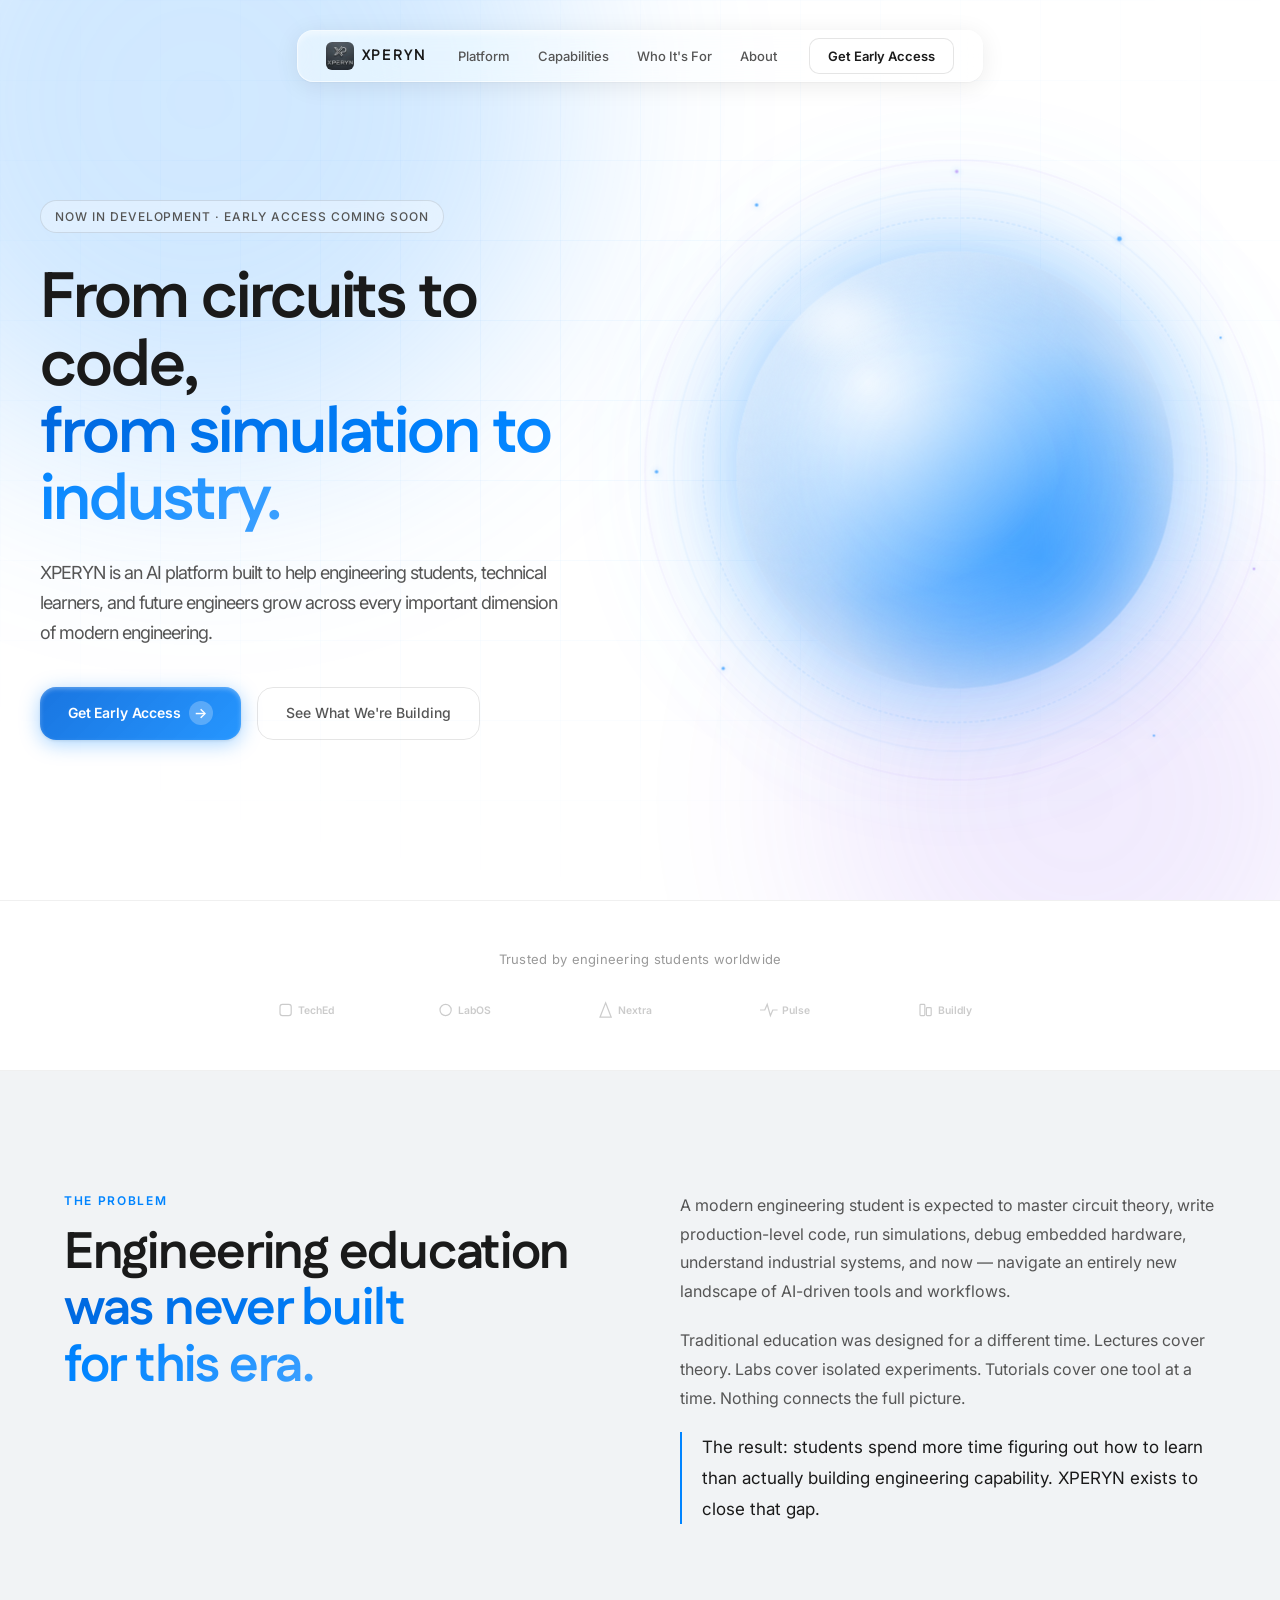
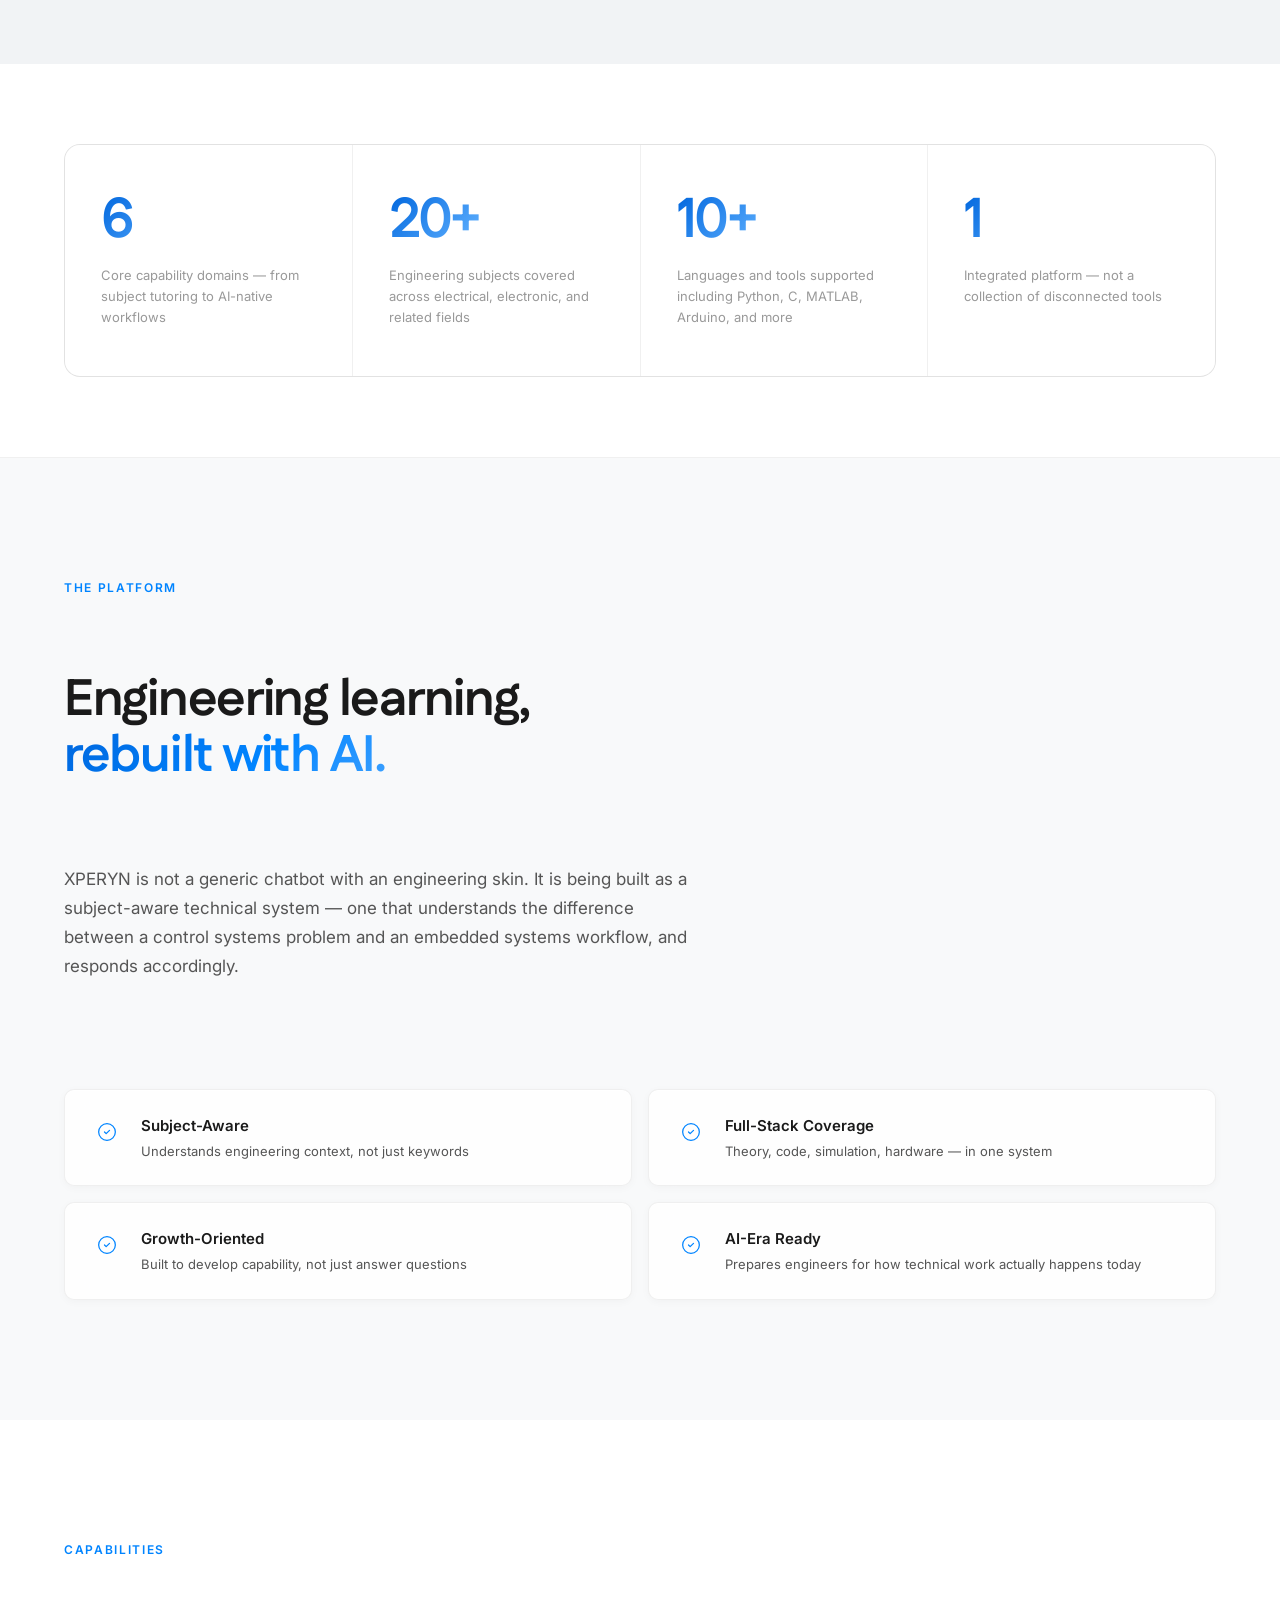
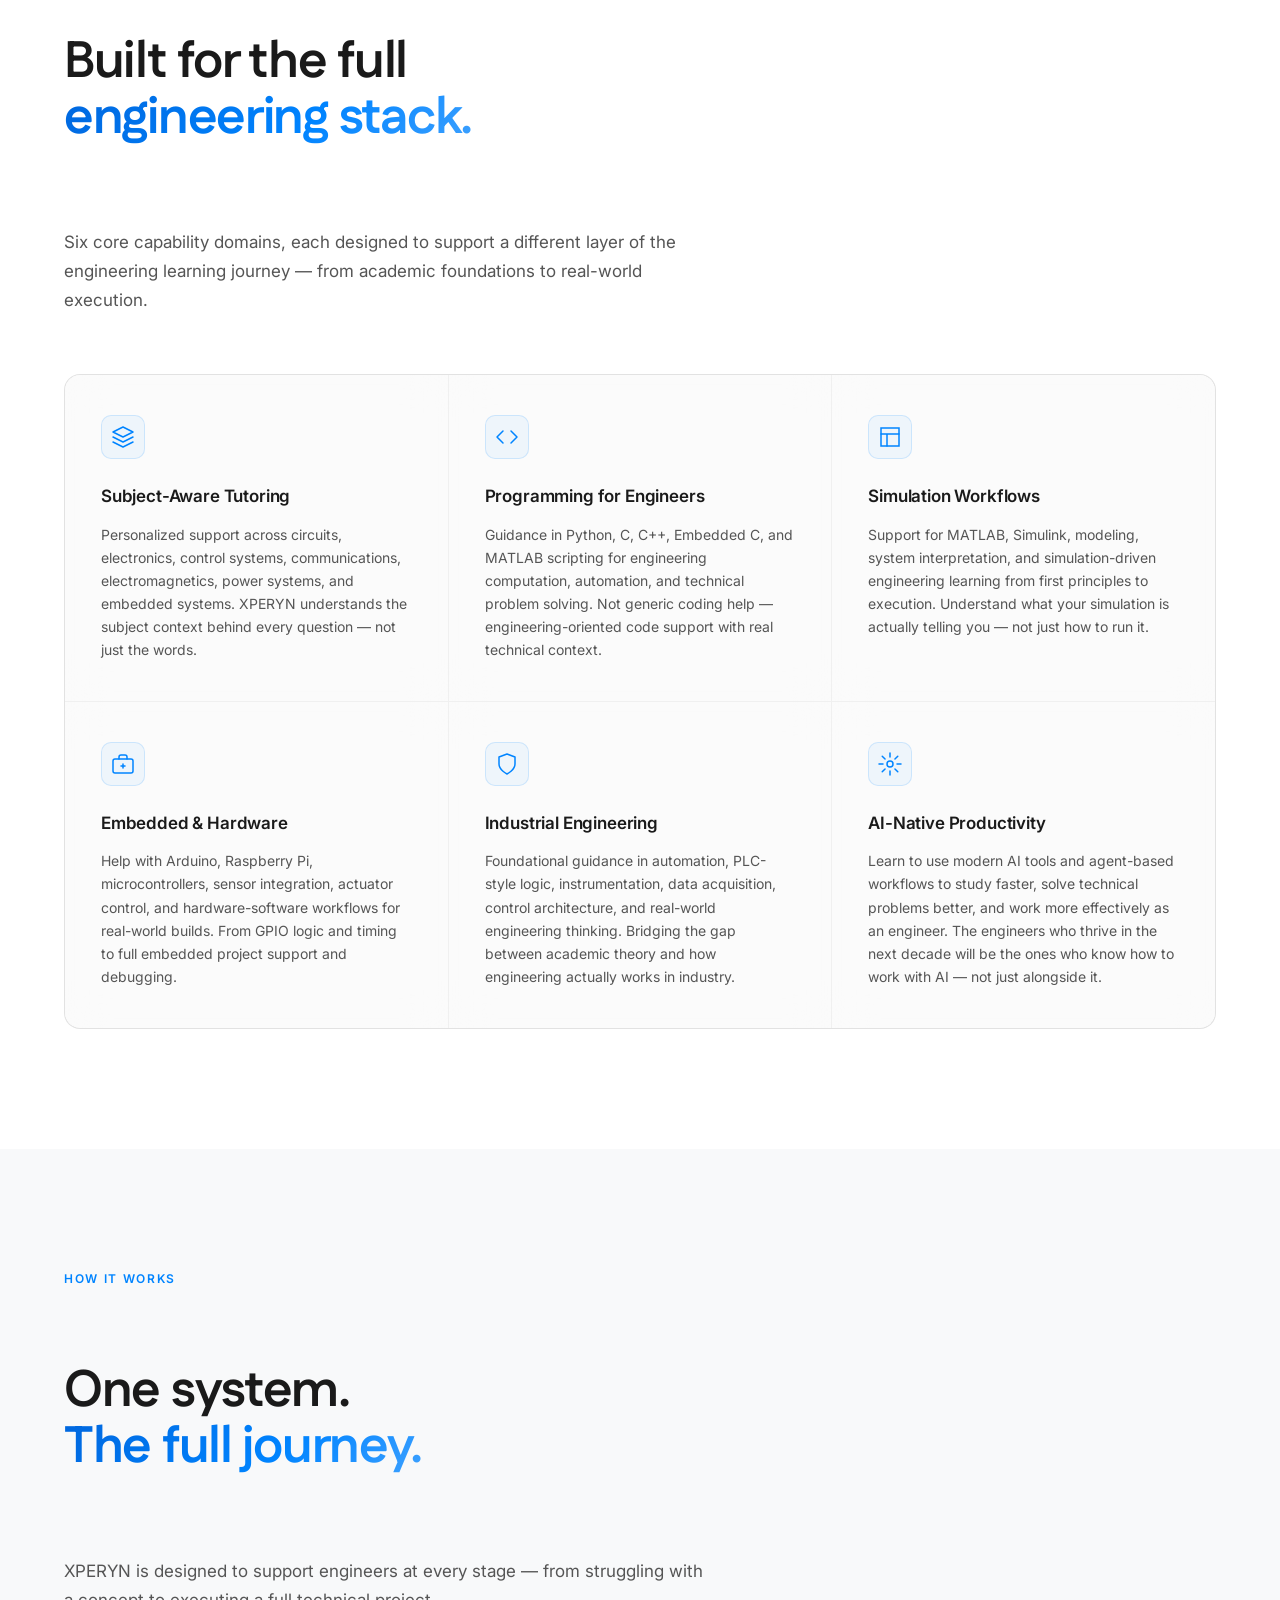
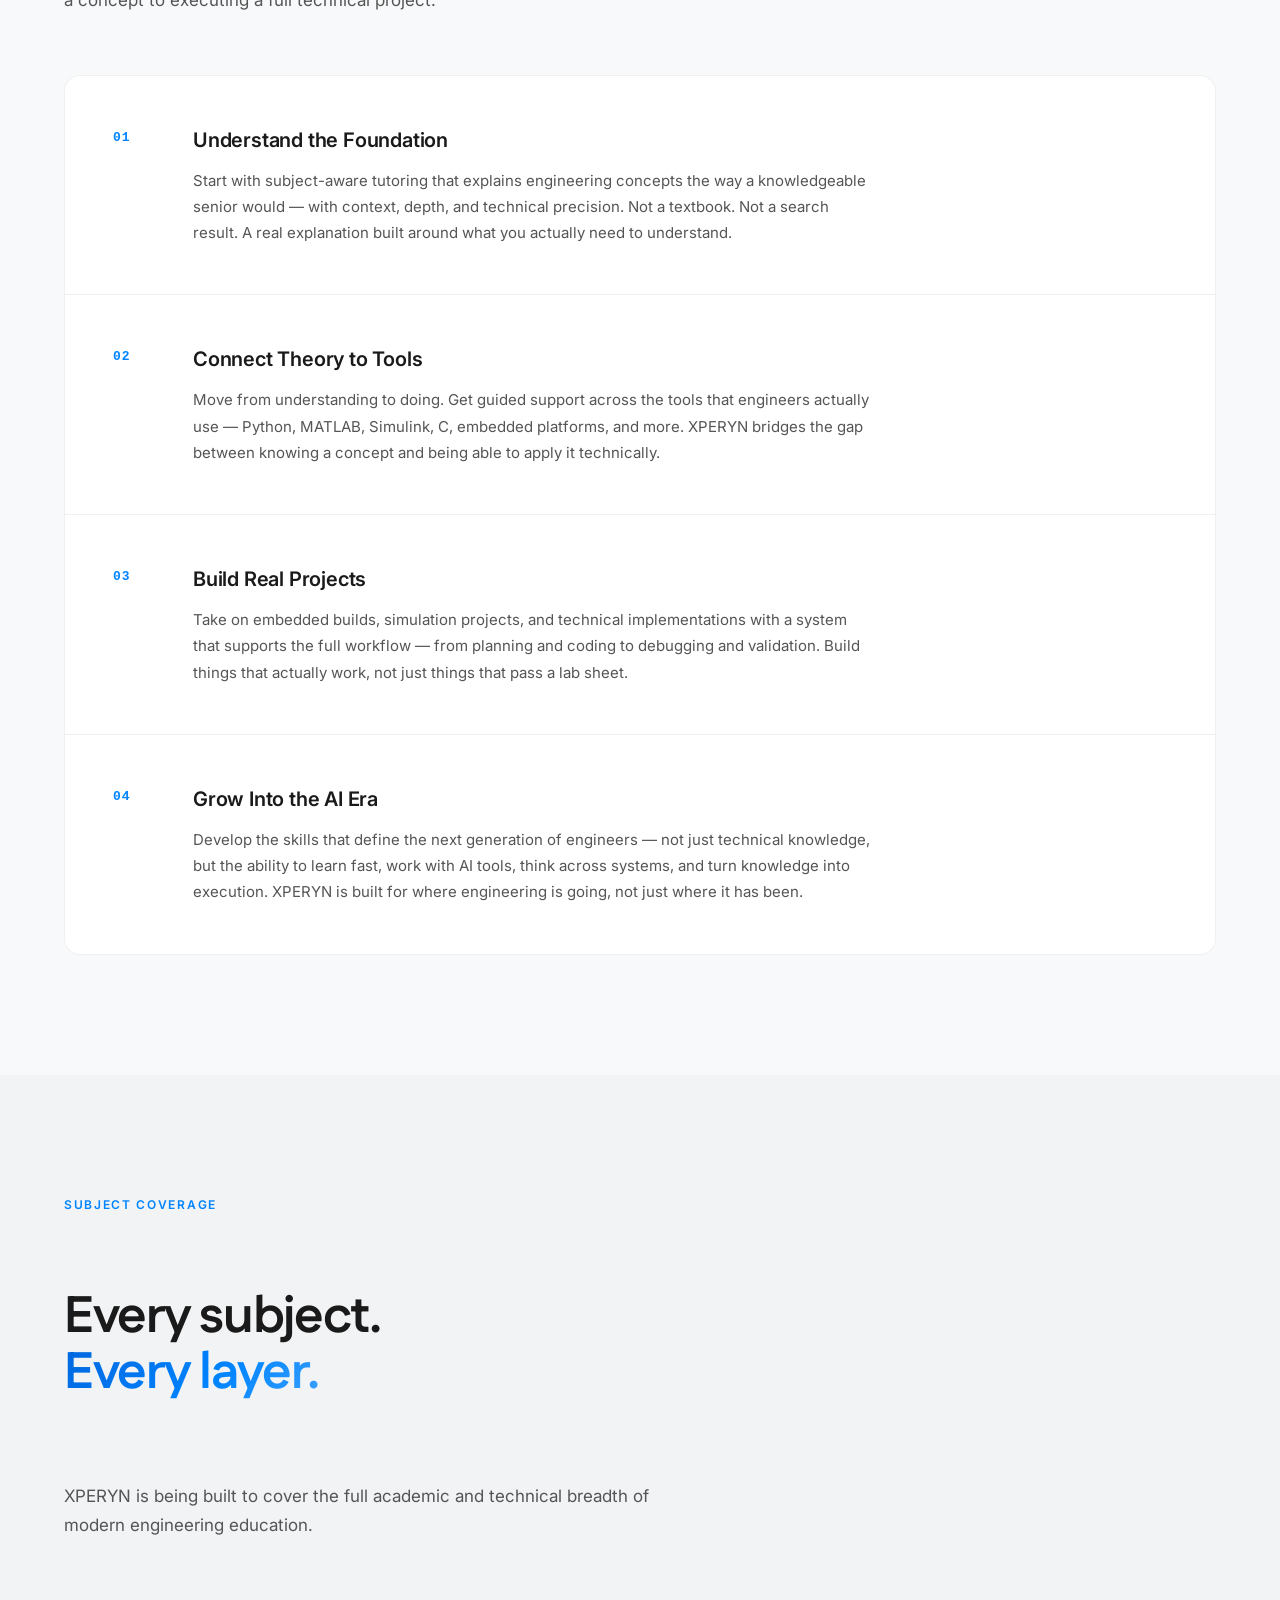
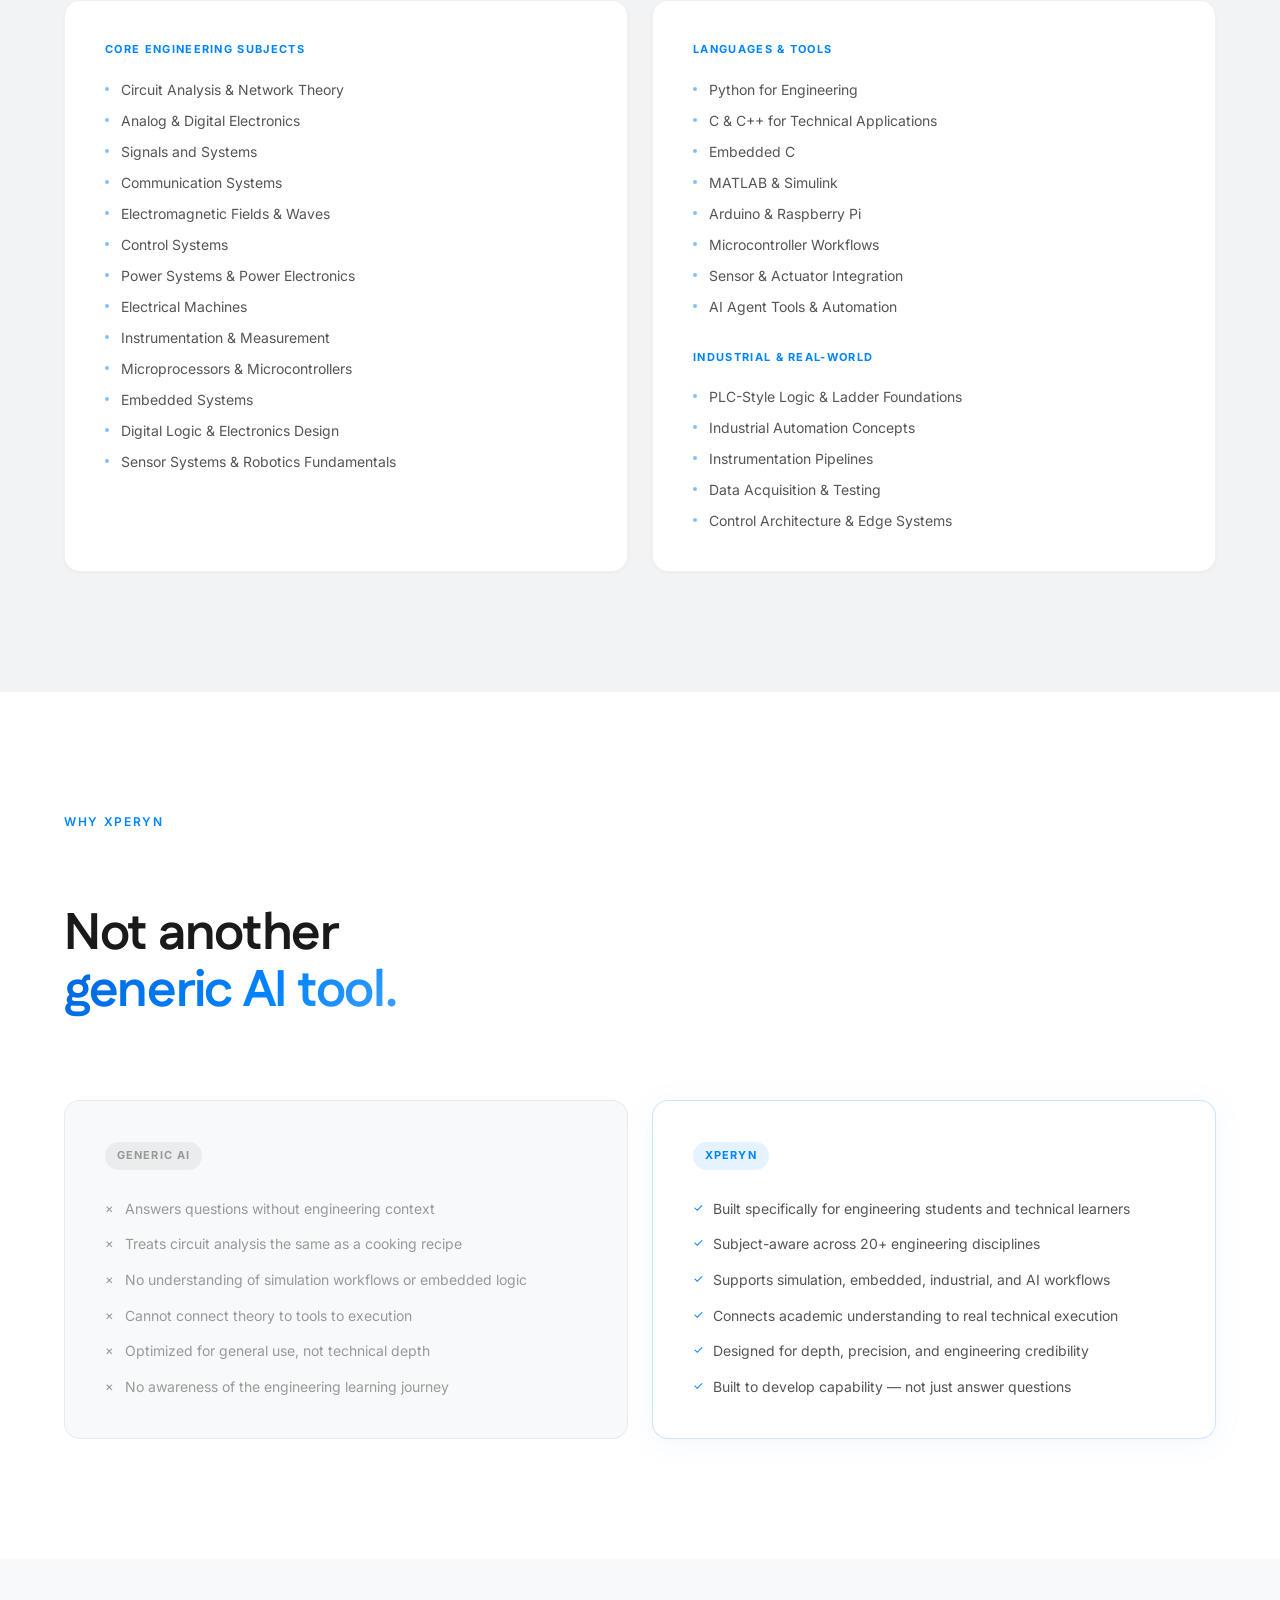
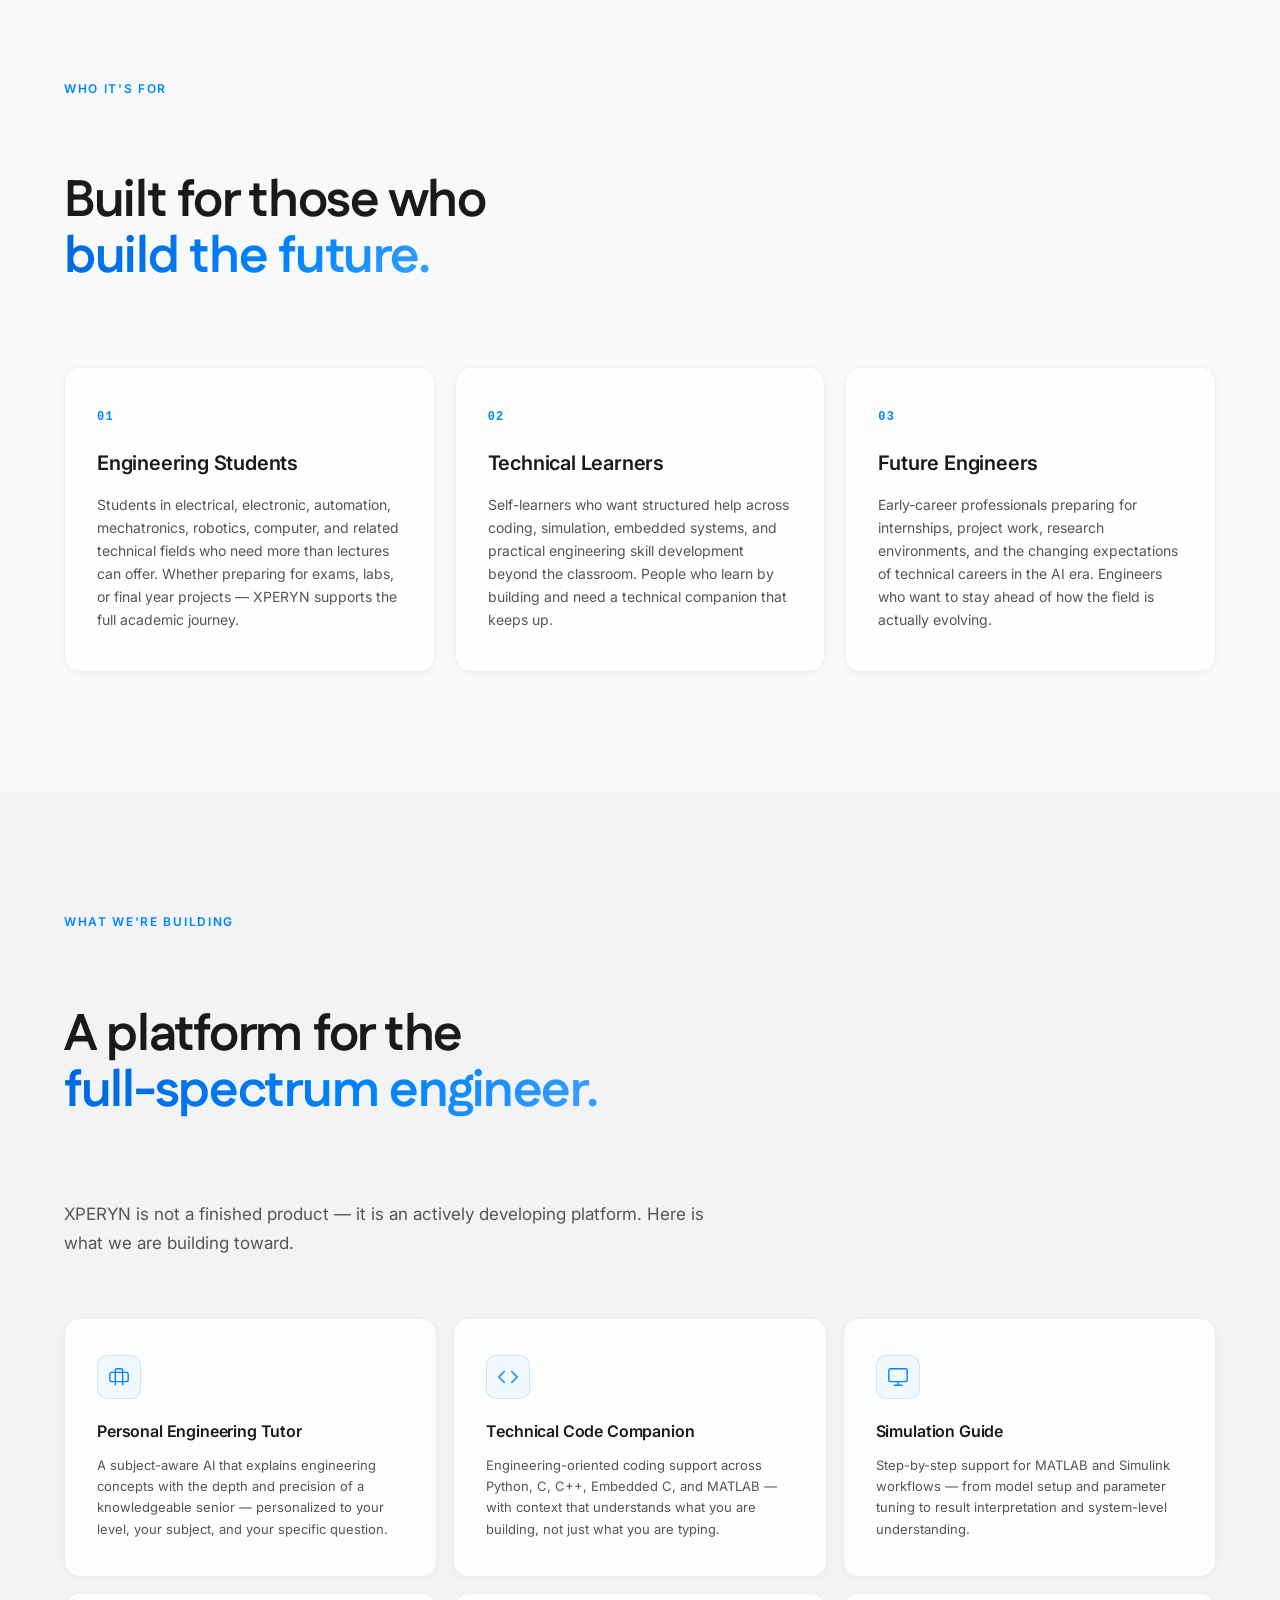
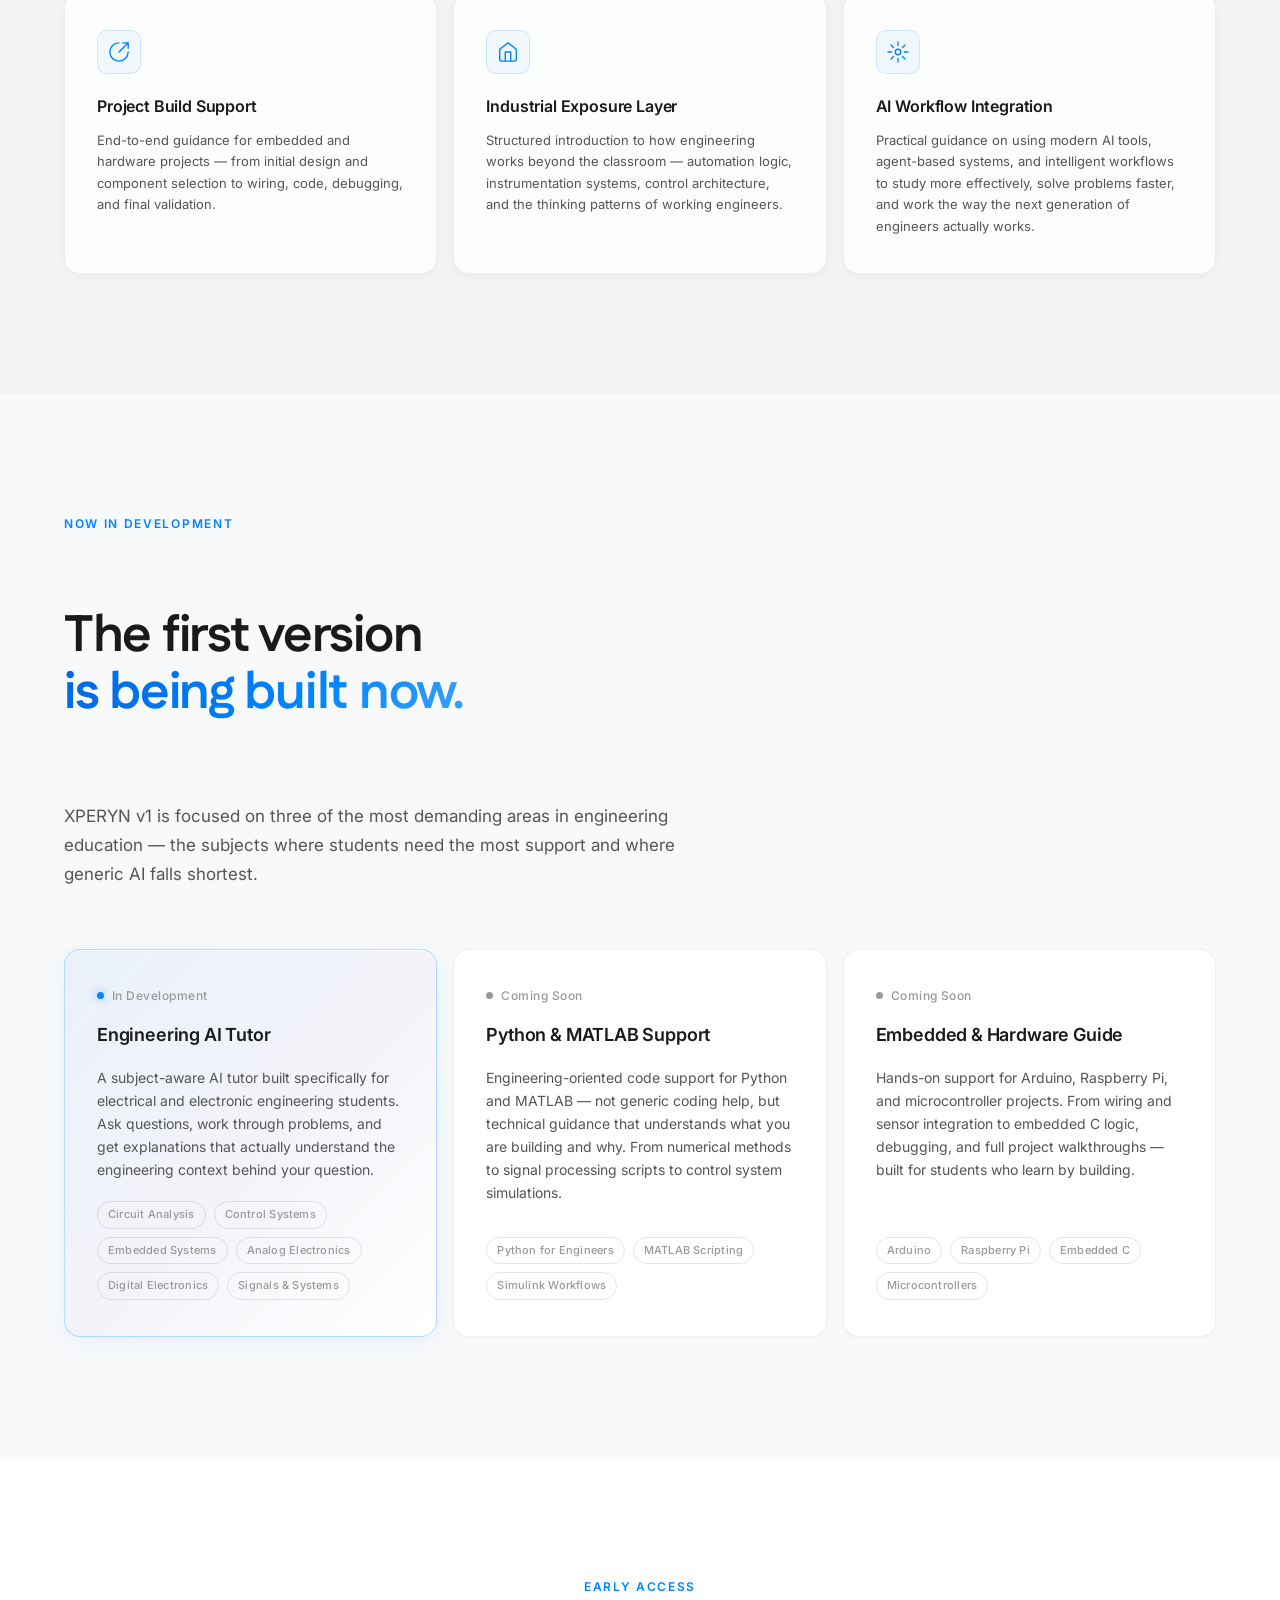
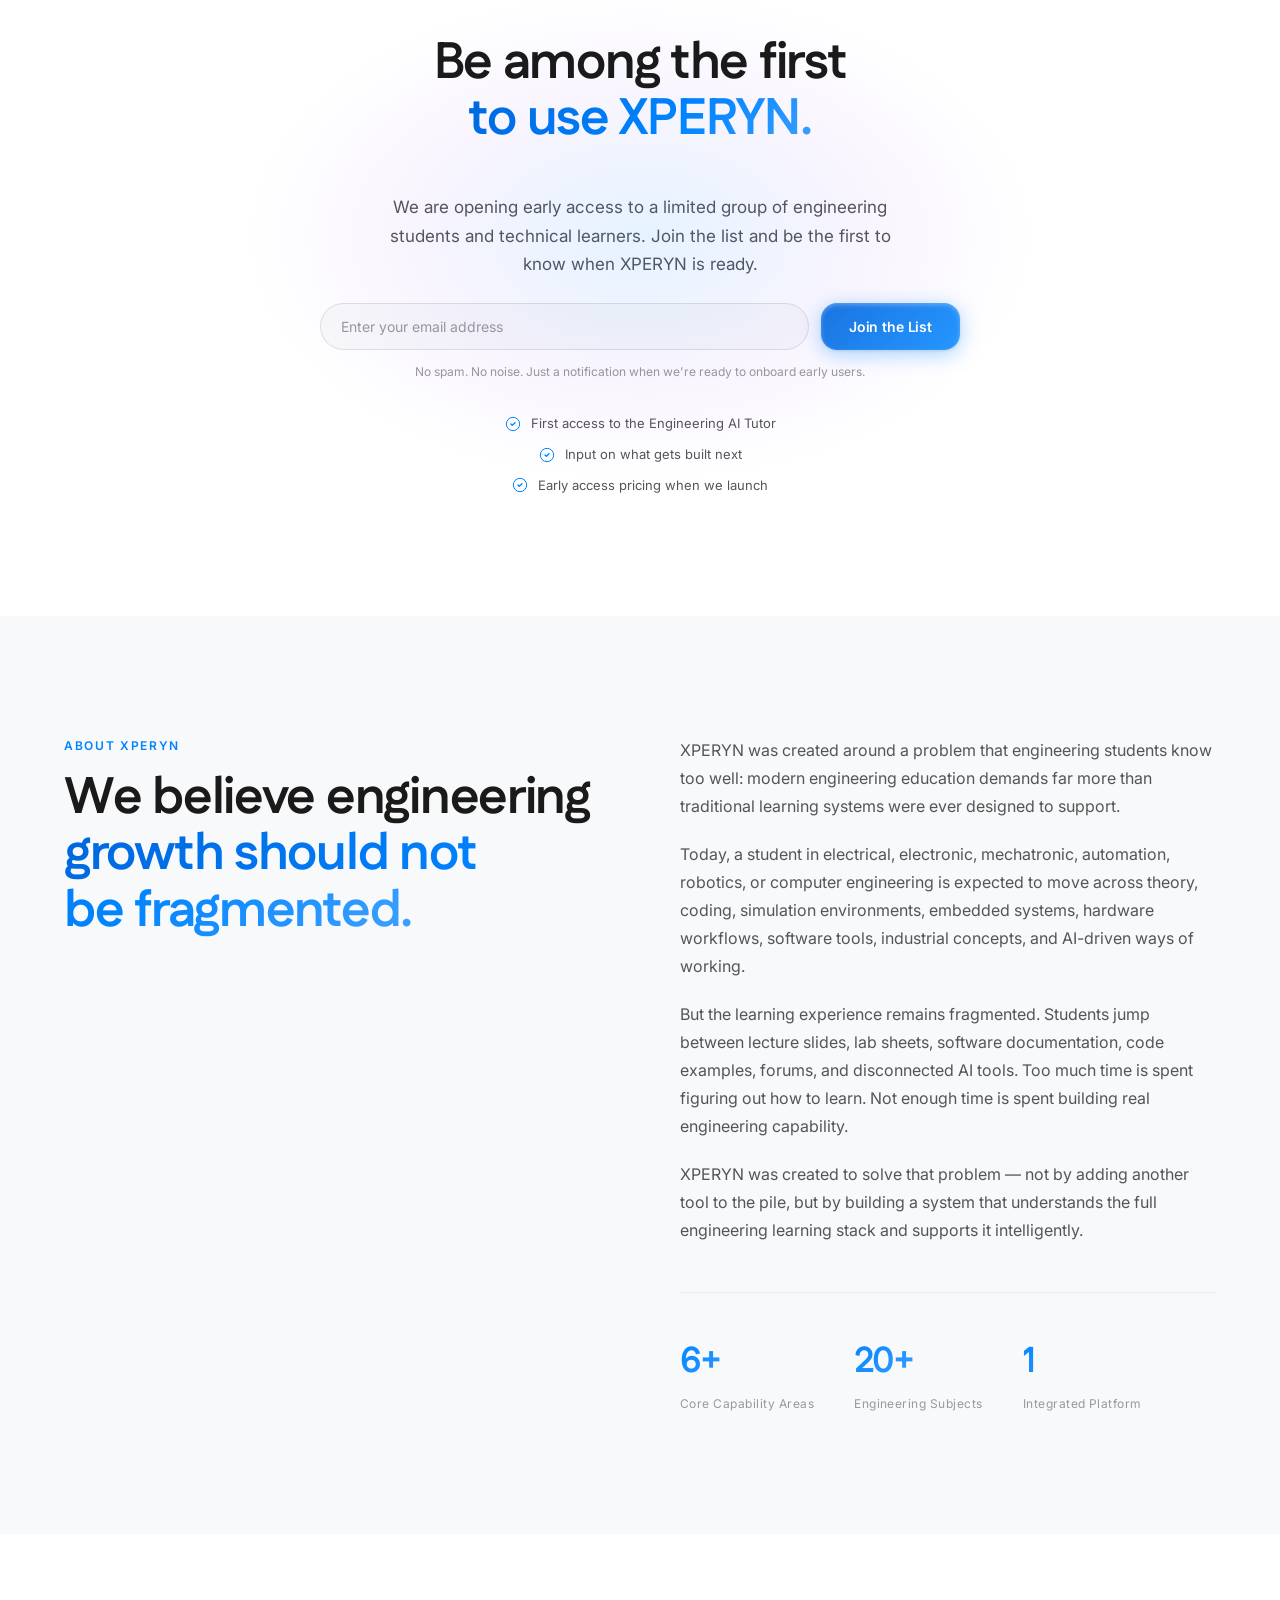
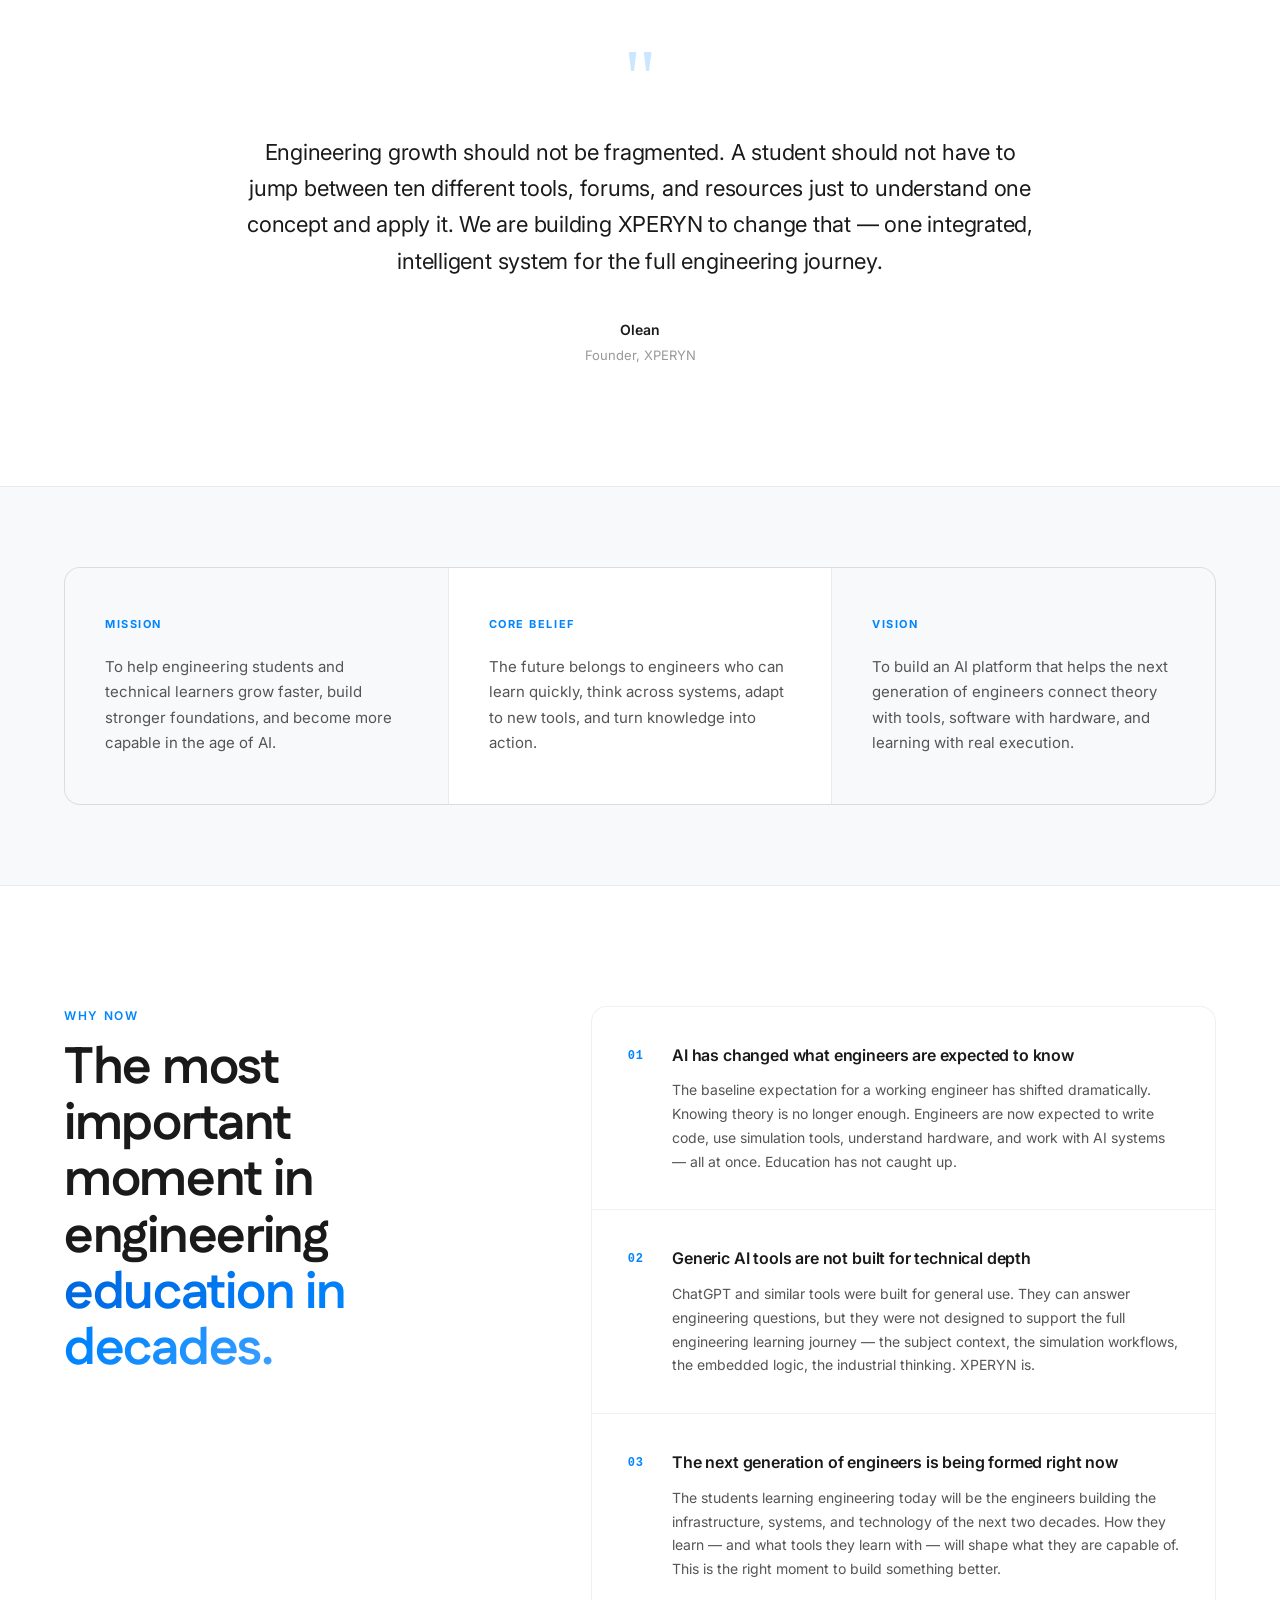
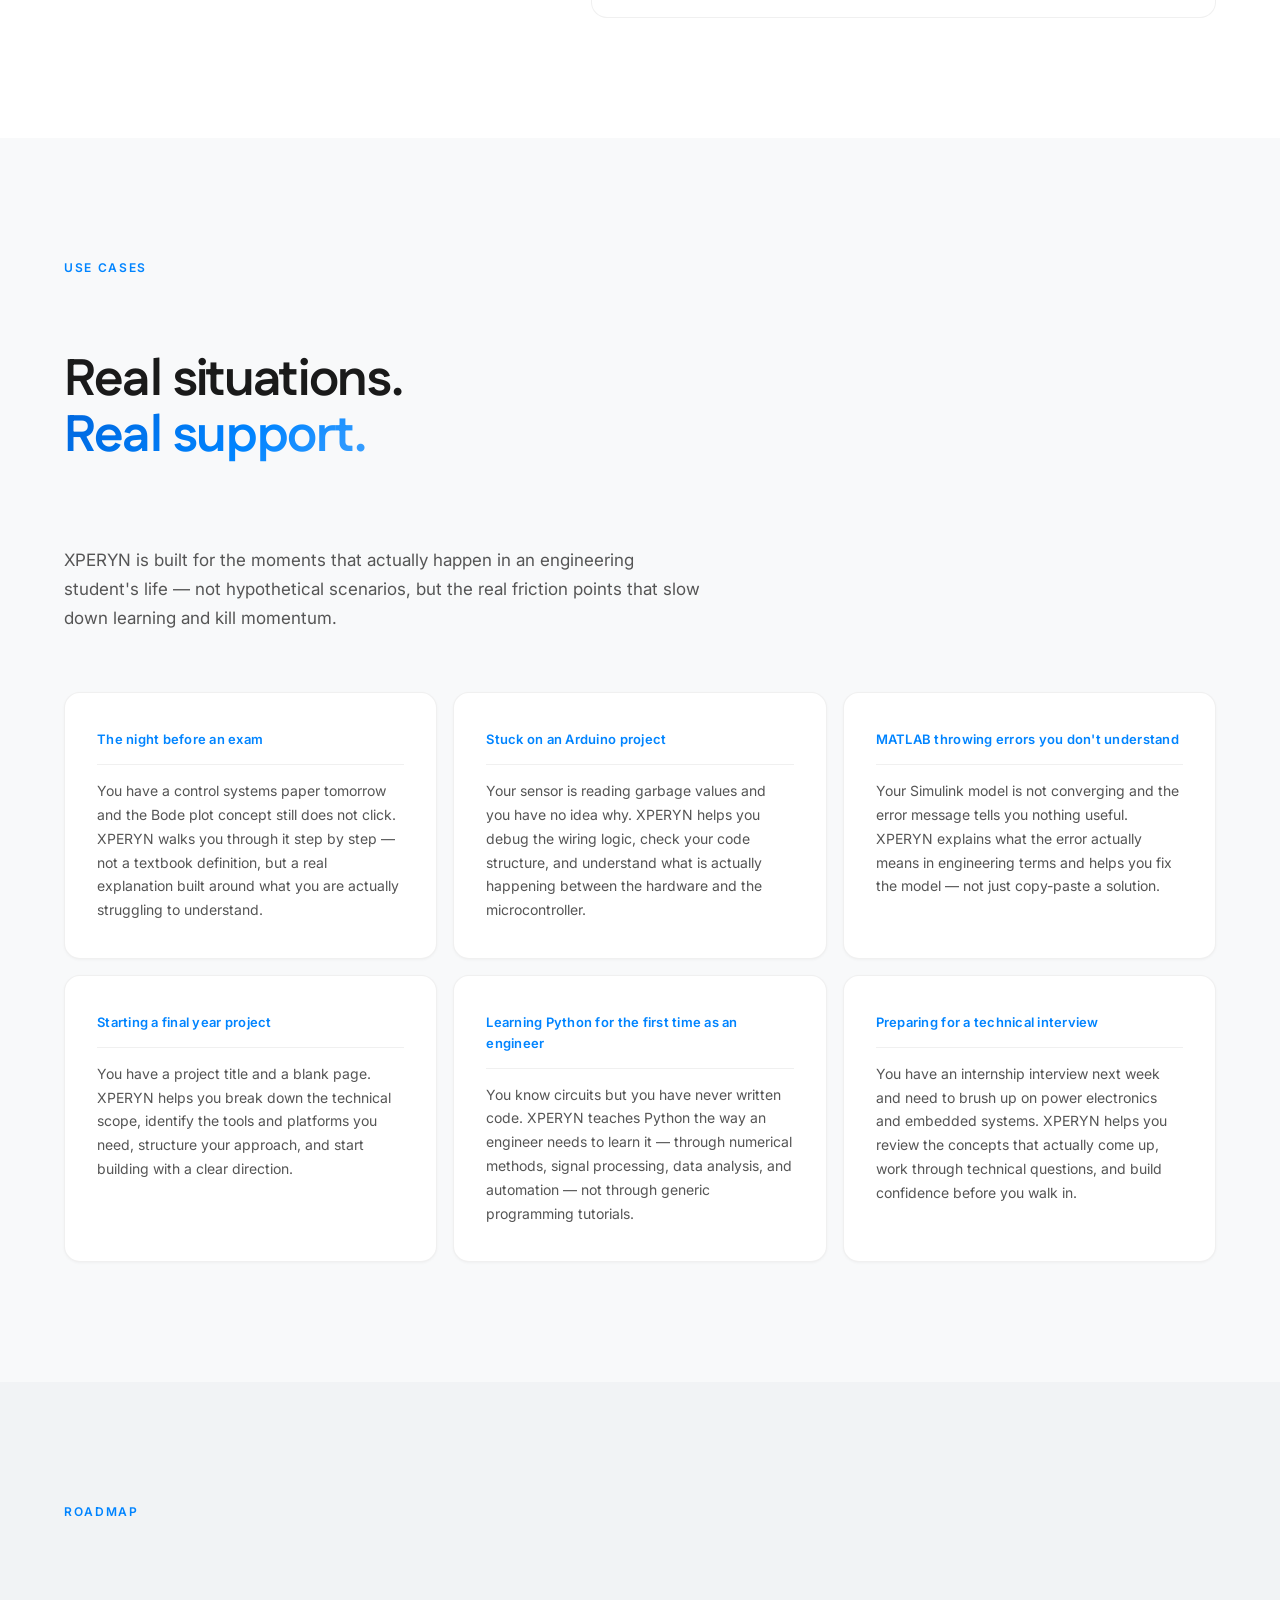
==== commit 1e9614f6: "Add files via upload" ====
--- a/website/index.html
+++ b/website/index.html
@@ -41,6 +41,7 @@
     <div class="hero-bg">
       <div class="hero-glow glow-1"></div>
       <div class="hero-glow glow-2"></div>
+      <div class="hero-mesh"></div>
     </div>
     <div class="hero-inner">
       <div class="hero-content">
@@ -60,8 +61,15 @@
       </div>
       <div class="hero-visual">
         <div class="glassy-orb">
-          <div class="orb-inner"></div>
-          <div class="orb-ring"></div>
+          <div class="orb-glow"></div>
+          <div class="orb-core"></div>
+          <div class="orb-highlight"></div>
+          <div class="orb-ring orb-ring-1"></div>
+          <div class="orb-ring orb-ring-2"></div>
+          <div class="orb-ring orb-ring-3"></div>
+          <div class="orb-particles">
+            <span></span><span></span><span></span><span></span><span></span><span></span><span></span><span></span>
+          </div>
         </div>
       </div>
     </div>
--- a/website/assets/style.css
+++ b/website/assets/style.css
@@ -53,10 +53,17 @@
 }
 
 .gradient-text {
-  background: linear-gradient(135deg, var(--accent-solid) 0%, #60B1FF 100%);
+  background: linear-gradient(135deg, #0066dd 0%, #0084ff 30%, #60B1FF 60%, #a78bfa 100%);
+  background-size: 200% 200%;
   -webkit-background-clip: text;
   -webkit-text-fill-color: transparent;
   background-clip: text;
+  animation: gradientShift 6s ease-in-out infinite;
+}
+
+@keyframes gradientShift {
+  0%, 100% { background-position: 0% 50%; }
+  50% { background-position: 100% 50%; }
 }
 
 /* ============================================================
@@ -79,13 +86,16 @@
   align-items: center;
   gap: 32px;
   height: 52px;
-  padding: 0 24px;
-  background: var(--glass-bg);
-  backdrop-filter: blur(50px);
-  -webkit-backdrop-filter: blur(50px);
-  border: 1px solid var(--glass-border);
+  padding: 0 28px;
+  background: rgba(255,255,255,0.45);
+  backdrop-filter: blur(50px) saturate(180%);
+  -webkit-backdrop-filter: blur(50px) saturate(180%);
+  border: 1px solid rgba(255,255,255,0.6);
   border-radius: var(--radius);
-  box-shadow: var(--glass-shadow), 0 4px 24px rgba(0,0,0,0.06);
+  box-shadow:
+    inset 0px 4px 4px 0px rgba(255,255,255,0.35),
+    0 4px 24px rgba(0,0,0,0.08),
+    0 1px 2px rgba(0,0,0,0.04);
   width: fit-content;
   max-width: 100%;
 }
@@ -178,13 +188,16 @@
   align-items: center;
   gap: 8px;
   padding: 14px 28px;
-  background: rgba(0,132,255,0.8);
-  backdrop-filter: blur(2px);
+  background: linear-gradient(135deg, rgba(0,102,221,0.9) 0%, rgba(0,132,255,0.85) 100%);
+  backdrop-filter: blur(4px);
   color: #fff;
   font-size: 14px;
   font-weight: 600;
   border-radius: var(--radius);
-  box-shadow: var(--glass-shadow), 0 4px 16px rgba(0,132,255,0.25);
+  box-shadow:
+    inset 0px 2px 4px 0px rgba(255,255,255,0.3),
+    0 4px 20px rgba(0,132,255,0.35),
+    0 1px 3px rgba(0,0,0,0.1);
   transition: transform var(--transition), box-shadow var(--transition);
   letter-spacing: -0.01em;
   border: none;
@@ -193,8 +206,11 @@
 }
 
 .btn-primary:hover {
-  transform: scale(1.02);
-  box-shadow: var(--glass-shadow), 0 6px 24px rgba(0,132,255,0.35);
+  transform: scale(1.03) translateY(-1px);
+  box-shadow:
+    inset 0px 2px 4px 0px rgba(255,255,255,0.3),
+    0 8px 32px rgba(0,132,255,0.4),
+    0 2px 6px rgba(0,0,0,0.1);
 }
 
 .btn-arrow {
@@ -246,26 +262,44 @@
   position: absolute;
   inset: 0;
   pointer-events: none;
+  overflow: hidden;
 }
 
 .hero-glow {
   position: absolute;
   border-radius: 50%;
-  filter: blur(120px);
+  filter: blur(100px);
 }
 
 .glow-1 {
-  width: 700px; height: 700px;
-  background: #60B1FF;
-  top: -200px; left: -200px;
-  opacity: 0.18;
+  width: 900px; height: 900px;
+  background: radial-gradient(circle, #60B1FF 0%, #319AFF 40%, transparent 70%);
+  top: -350px; left: -250px;
+  opacity: 0.25;
+  animation: glowFloat 8s ease-in-out infinite;
 }
 
 .glow-2 {
-  width: 500px; height: 500px;
-  background: #319AFF;
-  top: -50px; left: 100px;
-  opacity: 0.10;
+  width: 600px; height: 600px;
+  background: radial-gradient(circle, #a78bfa 0%, #7c3aed 50%, transparent 70%);
+  bottom: -200px; right: -100px;
+  opacity: 0.12;
+  animation: glowFloat 10s ease-in-out infinite reverse;
+}
+
+@keyframes glowFloat {
+  0%, 100% { transform: translate(0, 0); }
+  50% { transform: translate(30px, -20px); }
+}
+
+.hero-mesh {
+  position: absolute;
+  inset: 0;
+  background-image:
+    linear-gradient(rgba(0,132,255,0.04) 1px, transparent 1px),
+    linear-gradient(90deg, rgba(0,132,255,0.04) 1px, transparent 1px);
+  background-size: 80px 80px;
+  mask-image: radial-gradient(ellipse 70% 60% at 50% 40%, black 20%, transparent 100%);
 }
 
 .hero-inner {
@@ -282,6 +316,12 @@
 .hero-content {
   flex: 1;
   max-width: 620px;
+  animation: heroFadeIn 1s ease-out;
+}
+
+@keyframes heroFadeIn {
+  from { opacity: 0; transform: translateY(30px); }
+  to { opacity: 1; transform: translateY(0); }
 }
 
 .hero-badge {
@@ -333,44 +373,124 @@
   align-items: center;
 }
 
-/* Glassy Orb */
+/* Glassy Orb — cinematic */
 .glassy-orb {
   position: relative;
-  width: 380px;
-  height: 380px;
-  transform: scale(1.25);
-}
-
-.orb-inner {
+  width: 420px;
+  height: 420px;
+  transform: scale(1.15);
+}
+
+.orb-glow {
   position: absolute;
-  inset: 0;
+  inset: -60px;
   border-radius: 50%;
-  background: radial-gradient(circle at 35% 35%,
-    rgba(96,177,255,0.6) 0%,
-    rgba(49,154,255,0.4) 30%,
-    rgba(0,132,255,0.2) 60%,
-    transparent 80%
-  );
-  filter: blur(1px);
-  animation: orbPulse 4s ease-in-out infinite;
+  background: radial-gradient(circle, rgba(0,132,255,0.35) 0%, rgba(96,177,255,0.15) 40%, transparent 70%);
+  filter: blur(40px);
+  animation: orbGlow 4s ease-in-out infinite;
+}
+
+.orb-core {
+  position: absolute;
+  inset: 20px;
+  border-radius: 50%;
+  background:
+    radial-gradient(circle at 30% 30%, rgba(255,255,255,0.9) 0%, transparent 50%),
+    radial-gradient(circle at 70% 70%, rgba(0,132,255,0.5) 0%, transparent 50%),
+    radial-gradient(circle at 50% 50%, rgba(96,177,255,0.8) 0%, rgba(49,154,255,0.4) 40%, rgba(0,100,220,0.15) 70%, transparent 100%);
+  box-shadow:
+    inset 0 0 60px rgba(255,255,255,0.4),
+    inset 0 0 120px rgba(0,132,255,0.2),
+    0 0 80px rgba(0,132,255,0.3),
+    0 0 160px rgba(96,177,255,0.15);
+  animation: orbPulse 5s ease-in-out infinite;
+  backdrop-filter: blur(2px);
+}
+
+.orb-highlight {
+  position: absolute;
+  top: 40px; left: 50px;
+  width: 120px; height: 80px;
+  border-radius: 50%;
+  background: radial-gradient(ellipse, rgba(255,255,255,0.7) 0%, transparent 70%);
+  filter: blur(8px);
+  animation: orbHighlight 5s ease-in-out infinite;
 }
 
 .orb-ring {
   position: absolute;
-  inset: -20px;
   border-radius: 50%;
-  border: 1px solid rgba(96,177,255,0.15);
-  animation: orbRing 6s ease-in-out infinite;
+  border: 1px solid rgba(96,177,255,0.2);
+}
+
+.orb-ring-1 {
+  inset: -10px;
+  animation: orbRingSpin 20s linear infinite;
+  border-style: dashed;
+  border-color: rgba(0,132,255,0.12);
+}
+
+.orb-ring-2 {
+  inset: -35px;
+  animation: orbRingSpin 30s linear infinite reverse;
+  border-color: rgba(96,177,255,0.08);
+}
+
+.orb-ring-3 {
+  inset: -60px;
+  border: 1px solid rgba(124,58,237,0.06);
+  animation: orbRingSpin 40s linear infinite;
+}
+
+/* Floating particles */
+.orb-particles {
+  position: absolute;
+  inset: -80px;
+}
+
+.orb-particles span {
+  position: absolute;
+  width: 3px;
+  height: 3px;
+  border-radius: 50%;
+  background: rgba(0,132,255,0.6);
+  box-shadow: 0 0 6px rgba(0,132,255,0.4);
+}
+
+.orb-particles span:nth-child(1) { top: 10%; left: 20%; animation: particleFloat 6s ease-in-out infinite; }
+.orb-particles span:nth-child(2) { top: 30%; right: 10%; animation: particleFloat 5s ease-in-out infinite 0.5s; width: 2px; height: 2px; }
+.orb-particles span:nth-child(3) { bottom: 20%; left: 15%; animation: particleFloat 7s ease-in-out infinite 1s; }
+.orb-particles span:nth-child(4) { top: 15%; right: 25%; animation: particleFloat 4s ease-in-out infinite 1.5s; width: 4px; height: 4px; }
+.orb-particles span:nth-child(5) { bottom: 10%; right: 20%; animation: particleFloat 6s ease-in-out infinite 2s; width: 2px; height: 2px; }
+.orb-particles span:nth-child(6) { top: 50%; left: 5%; animation: particleFloat 5s ease-in-out infinite 0.8s; }
+.orb-particles span:nth-child(7) { bottom: 35%; right: 5%; animation: particleFloat 7s ease-in-out infinite 1.2s; width: 2px; height: 2px; background: rgba(124,58,237,0.5); }
+.orb-particles span:nth-child(8) { top: 5%; left: 50%; animation: particleFloat 4.5s ease-in-out infinite 0.3s; background: rgba(124,58,237,0.4); }
+
+@keyframes orbGlow {
+  0%, 100% { opacity: 0.7; transform: scale(1); }
+  50% { opacity: 1; transform: scale(1.08); }
 }
 
 @keyframes orbPulse {
-  0%, 100% { transform: scale(1); opacity: 0.8; }
-  50% { transform: scale(1.04); opacity: 1; }
-}
-
-@keyframes orbRing {
-  0%, 100% { transform: scale(1); opacity: 0.4; }
-  50% { transform: scale(1.06); opacity: 0.7; }
+  0%, 100% { transform: scale(1); }
+  50% { transform: scale(1.03); }
+}
+
+@keyframes orbHighlight {
+  0%, 100% { opacity: 0.6; transform: translate(0, 0); }
+  50% { opacity: 0.9; transform: translate(5px, 3px); }
+}
+
+@keyframes orbRingSpin {
+  from { transform: rotate(0deg); }
+  to { transform: rotate(360deg); }
+}
+
+@keyframes particleFloat {
+  0%, 100% { transform: translate(0, 0); opacity: 0.4; }
+  25% { transform: translate(8px, -12px); opacity: 0.8; }
+  50% { transform: translate(-5px, -20px); opacity: 0.6; }
+  75% { transform: translate(10px, -8px); opacity: 0.9; }
 }
 
 /* ============================================================
@@ -489,17 +609,20 @@
 .stats-card {
   background: var(--bg);
   padding: 48px 36px;
-  transition: background var(--transition);
-}
-
-.stats-card:hover { background: var(--bg-2); }
+  transition: background var(--transition), box-shadow var(--transition);
+}
+
+.stats-card:hover {
+  background: rgba(0,132,255,0.02);
+  box-shadow: 0 0 40px rgba(0,132,255,0.04);
+}
 
 .stats-value {
-  font-size: 52px;
+  font-size: 56px;
   font-weight: 700;
   letter-spacing: -0.04em;
   font-family: var(--font-heading);
-  background: linear-gradient(135deg, var(--accent-solid), #60B1FF);
+  background: linear-gradient(135deg, #0066dd 0%, #60B1FF 50%, #a78bfa 100%);
   -webkit-background-clip: text;
   -webkit-text-fill-color: transparent;
   background-clip: text;
@@ -539,16 +662,19 @@
   align-items: flex-start;
   gap: 16px;
   padding: 24px;
-  border: 1px solid var(--border);
+  border: 1px solid rgba(0,0,0,0.06);
   border-radius: var(--radius-sm);
-  background: var(--surface);
-  box-shadow: 0 1px 3px rgba(0,0,0,0.04);
-  transition: border-color var(--transition), box-shadow var(--transition);
+  background: rgba(255,255,255,0.8);
+  backdrop-filter: blur(12px);
+  -webkit-backdrop-filter: blur(12px);
+  box-shadow: 0 2px 8px rgba(0,0,0,0.03), inset 0 1px 0 rgba(255,255,255,0.5);
+  transition: border-color var(--transition), box-shadow var(--transition), transform var(--transition);
 }
 
 .pillar:hover {
-  border-color: var(--border-2);
-  box-shadow: 0 4px 16px rgba(0,0,0,0.06);
+  border-color: rgba(0,132,255,0.12);
+  box-shadow: 0 8px 32px rgba(0,132,255,0.06), inset 0 1px 0 rgba(255,255,255,0.5);
+  transform: translateY(-2px);
 }
 
 .pillar-icon {
@@ -599,12 +725,17 @@
 }
 
 .cap-card {
-  background: var(--bg);
+  background: rgba(255,255,255,0.7);
+  backdrop-filter: blur(20px);
+  -webkit-backdrop-filter: blur(20px);
   padding: 40px 36px;
-  transition: background var(--transition);
-}
-
-.cap-card:hover { background: var(--bg-2); }
+  transition: background var(--transition), box-shadow var(--transition);
+}
+
+.cap-card:hover {
+  background: rgba(255,255,255,0.9);
+  box-shadow: 0 8px 32px rgba(0,132,255,0.06);
+}
 
 .cap-icon-wrap {
   width: 44px;
@@ -612,10 +743,11 @@
   display: flex;
   align-items: center;
   justify-content: center;
-  border: 1px solid var(--border-2);
+  border: 1px solid rgba(0,132,255,0.15);
   border-radius: var(--radius-sm);
   color: var(--accent-solid);
   margin-bottom: 24px;
+  background: rgba(0,132,255,0.05);
 }
 
 .cap-card h3 {
@@ -786,9 +918,10 @@
 
 .diff-col-bad { background: var(--bg-2); }
 .diff-col-good {
-  background: var(--surface);
+  background: rgba(255,255,255,0.9);
+  backdrop-filter: blur(12px);
   border-color: rgba(0,132,255,0.2);
-  box-shadow: 0 0 40px rgba(0,132,255,0.04);
+  box-shadow: 0 4px 32px rgba(0,132,255,0.06), inset 0 1px 0 rgba(255,255,255,0.6);
 }
 
 .diff-col-header { margin-bottom: 28px; }
@@ -868,17 +1001,19 @@
 
 .who-card {
   padding: 40px 32px;
-  border: 1px solid var(--border);
+  border: 1px solid rgba(0,0,0,0.06);
   border-radius: var(--radius);
-  background: var(--surface);
-  box-shadow: 0 1px 3px rgba(0,0,0,0.04);
+  background: rgba(255,255,255,0.8);
+  backdrop-filter: blur(16px);
+  -webkit-backdrop-filter: blur(16px);
+  box-shadow: 0 2px 8px rgba(0,0,0,0.04), inset 0 1px 0 rgba(255,255,255,0.6);
   transition: border-color var(--transition), transform var(--transition), box-shadow var(--transition);
 }
 
 .who-card:hover {
-  border-color: var(--border-2);
-  transform: translateY(-4px);
-  box-shadow: 0 8px 32px rgba(0,0,0,0.06);
+  border-color: rgba(0,132,255,0.15);
+  transform: translateY(-6px);
+  box-shadow: 0 16px 48px rgba(0,132,255,0.08), inset 0 1px 0 rgba(255,255,255,0.6);
 }
 
 .who-number {
@@ -926,17 +1061,19 @@
 
 .building-card {
   padding: 36px 32px;
-  border: 1px solid var(--border);
+  border: 1px solid rgba(0,0,0,0.06);
   border-radius: var(--radius);
-  background: var(--surface);
-  box-shadow: 0 1px 3px rgba(0,0,0,0.04);
+  background: rgba(255,255,255,0.8);
+  backdrop-filter: blur(16px);
+  -webkit-backdrop-filter: blur(16px);
+  box-shadow: 0 2px 8px rgba(0,0,0,0.04), inset 0 1px 0 rgba(255,255,255,0.6);
   transition: border-color var(--transition), transform var(--transition), box-shadow var(--transition);
 }
 
 .building-card:hover {
-  border-color: var(--border-2);
-  transform: translateY(-4px);
-  box-shadow: 0 8px 32px rgba(0,0,0,0.06);
+  border-color: rgba(0,132,255,0.15);
+  transform: translateY(-6px);
+  box-shadow: 0 16px 48px rgba(0,132,255,0.08), inset 0 1px 0 rgba(255,255,255,0.6);
 }
 
 .building-icon {
@@ -945,10 +1082,11 @@
   display: flex;
   align-items: center;
   justify-content: center;
-  border: 1px solid var(--border-2);
+  border: 1px solid rgba(0,132,255,0.15);
   border-radius: var(--radius-sm);
   color: var(--accent-solid);
   margin-bottom: 20px;
+  background: rgba(0,132,255,0.05);
 }
 
 .building-card h3 {
@@ -1004,8 +1142,9 @@
 }
 
 .coming-card-featured {
-  border-color: rgba(0,132,255,0.2);
-  background: linear-gradient(135deg, rgba(0,132,255,0.03) 0%, var(--surface) 100%);
+  border-color: rgba(0,132,255,0.25);
+  background: linear-gradient(135deg, rgba(0,132,255,0.06) 0%, rgba(124,58,237,0.03) 50%, var(--surface) 100%);
+  box-shadow: 0 4px 24px rgba(0,132,255,0.08), inset 0 1px 0 rgba(255,255,255,0.6);
 }
 
 .coming-status {
@@ -1091,13 +1230,14 @@
 
 .early-glow {
   position: absolute;
-  width: 600px;
-  height: 400px;
-  background: radial-gradient(ellipse, rgba(0,132,255,0.06) 0%, transparent 70%);
+  width: 800px;
+  height: 500px;
+  background: radial-gradient(ellipse, rgba(0,132,255,0.1) 0%, rgba(124,58,237,0.05) 40%, transparent 70%);
   top: 50%;
   left: 50%;
   transform: translate(-50%, -50%);
   pointer-events: none;
+  animation: ctaGlow 6s ease-in-out infinite;
 }
 
 .early-desc {
@@ -1619,6 +1759,7 @@
   padding: 160px 0;
   background: var(--bg-2);
   overflow: hidden;
+  position: relative;
 }
 
 .cta-inner {
@@ -1630,13 +1771,19 @@
 
 .cta-glow {
   position: absolute;
-  width: 500px;
-  height: 500px;
-  background: radial-gradient(circle, rgba(0,132,255,0.06) 0%, transparent 70%);
+  width: 700px;
+  height: 700px;
+  background: radial-gradient(circle, rgba(0,132,255,0.12) 0%, rgba(124,58,237,0.06) 40%, transparent 70%);
   top: 50%;
   left: 50%;
   transform: translate(-50%, -50%);
   pointer-events: none;
+  animation: ctaGlow 6s ease-in-out infinite;
+}
+
+@keyframes ctaGlow {
+  0%, 100% { opacity: 0.6; transform: translate(-50%, -50%) scale(1); }
+  50% { opacity: 1; transform: translate(-50%, -50%) scale(1.1); }
 }
 
 .cta-inner h2 {
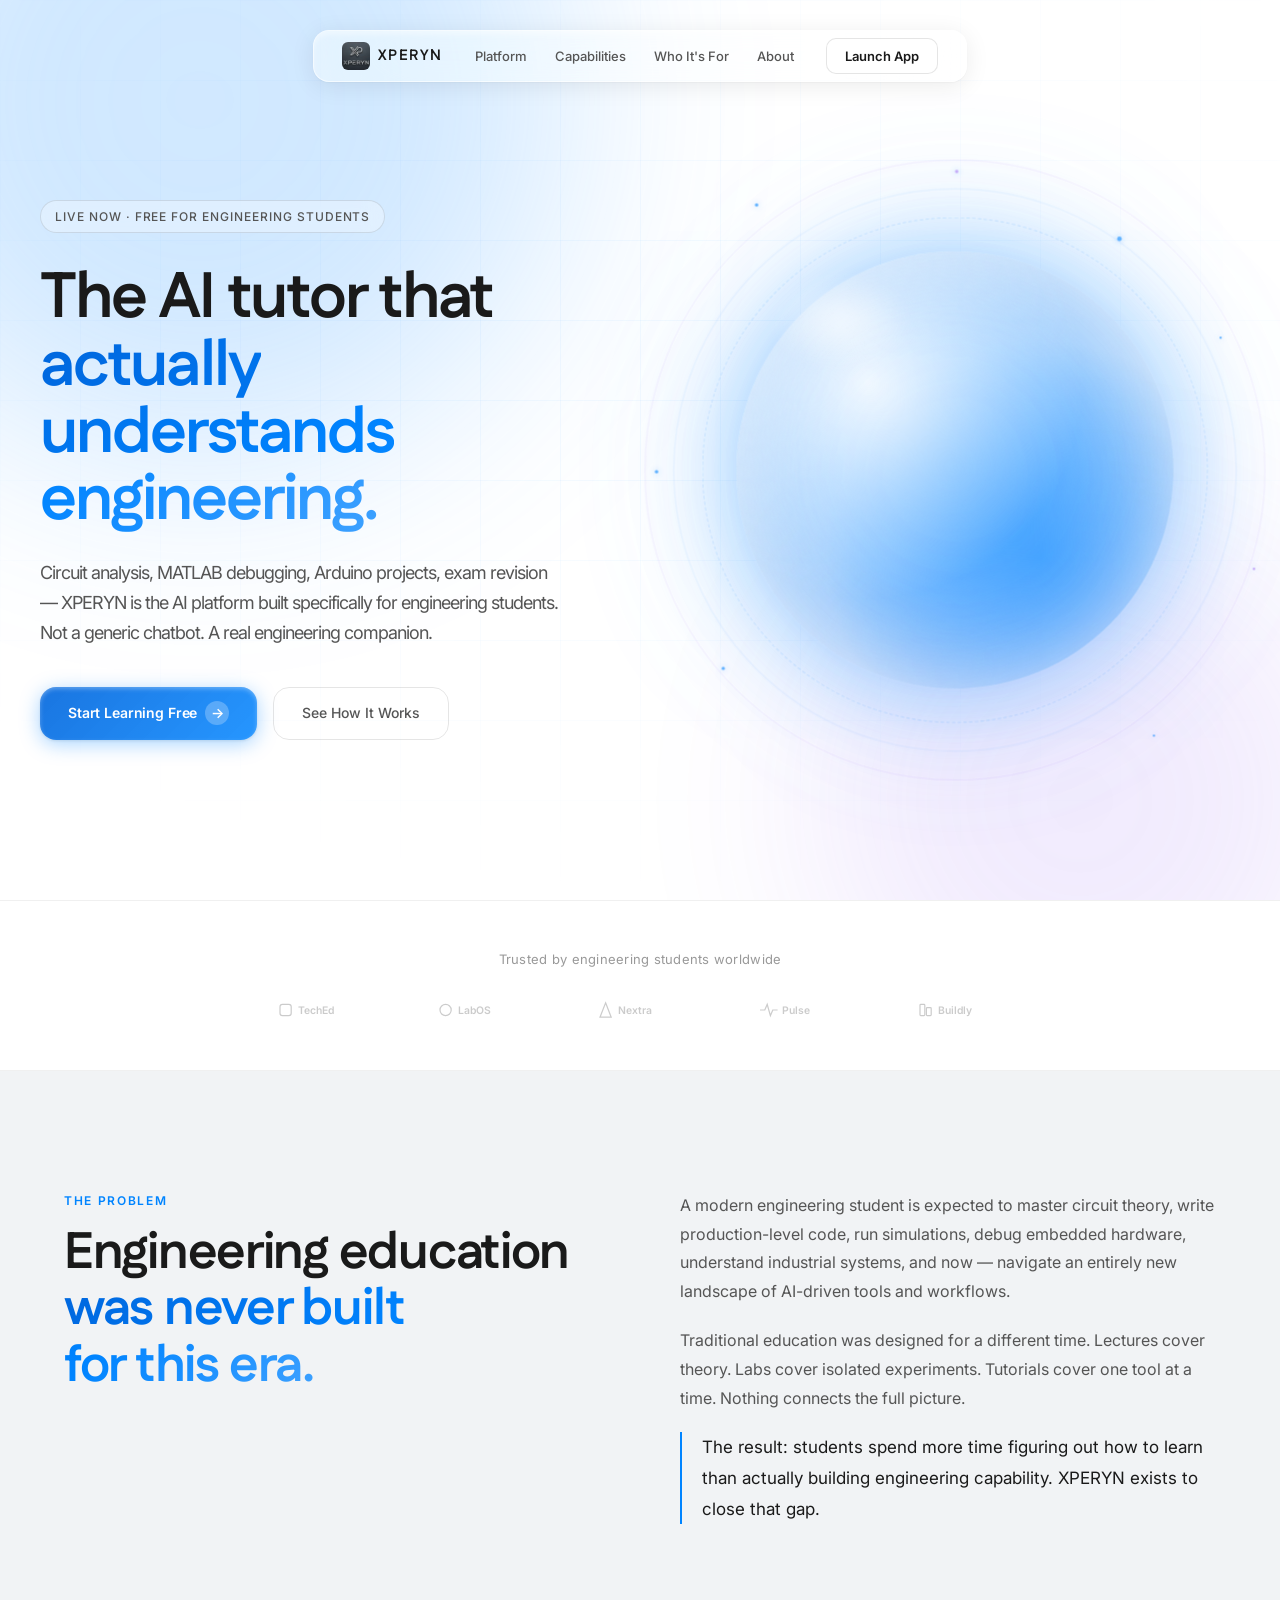
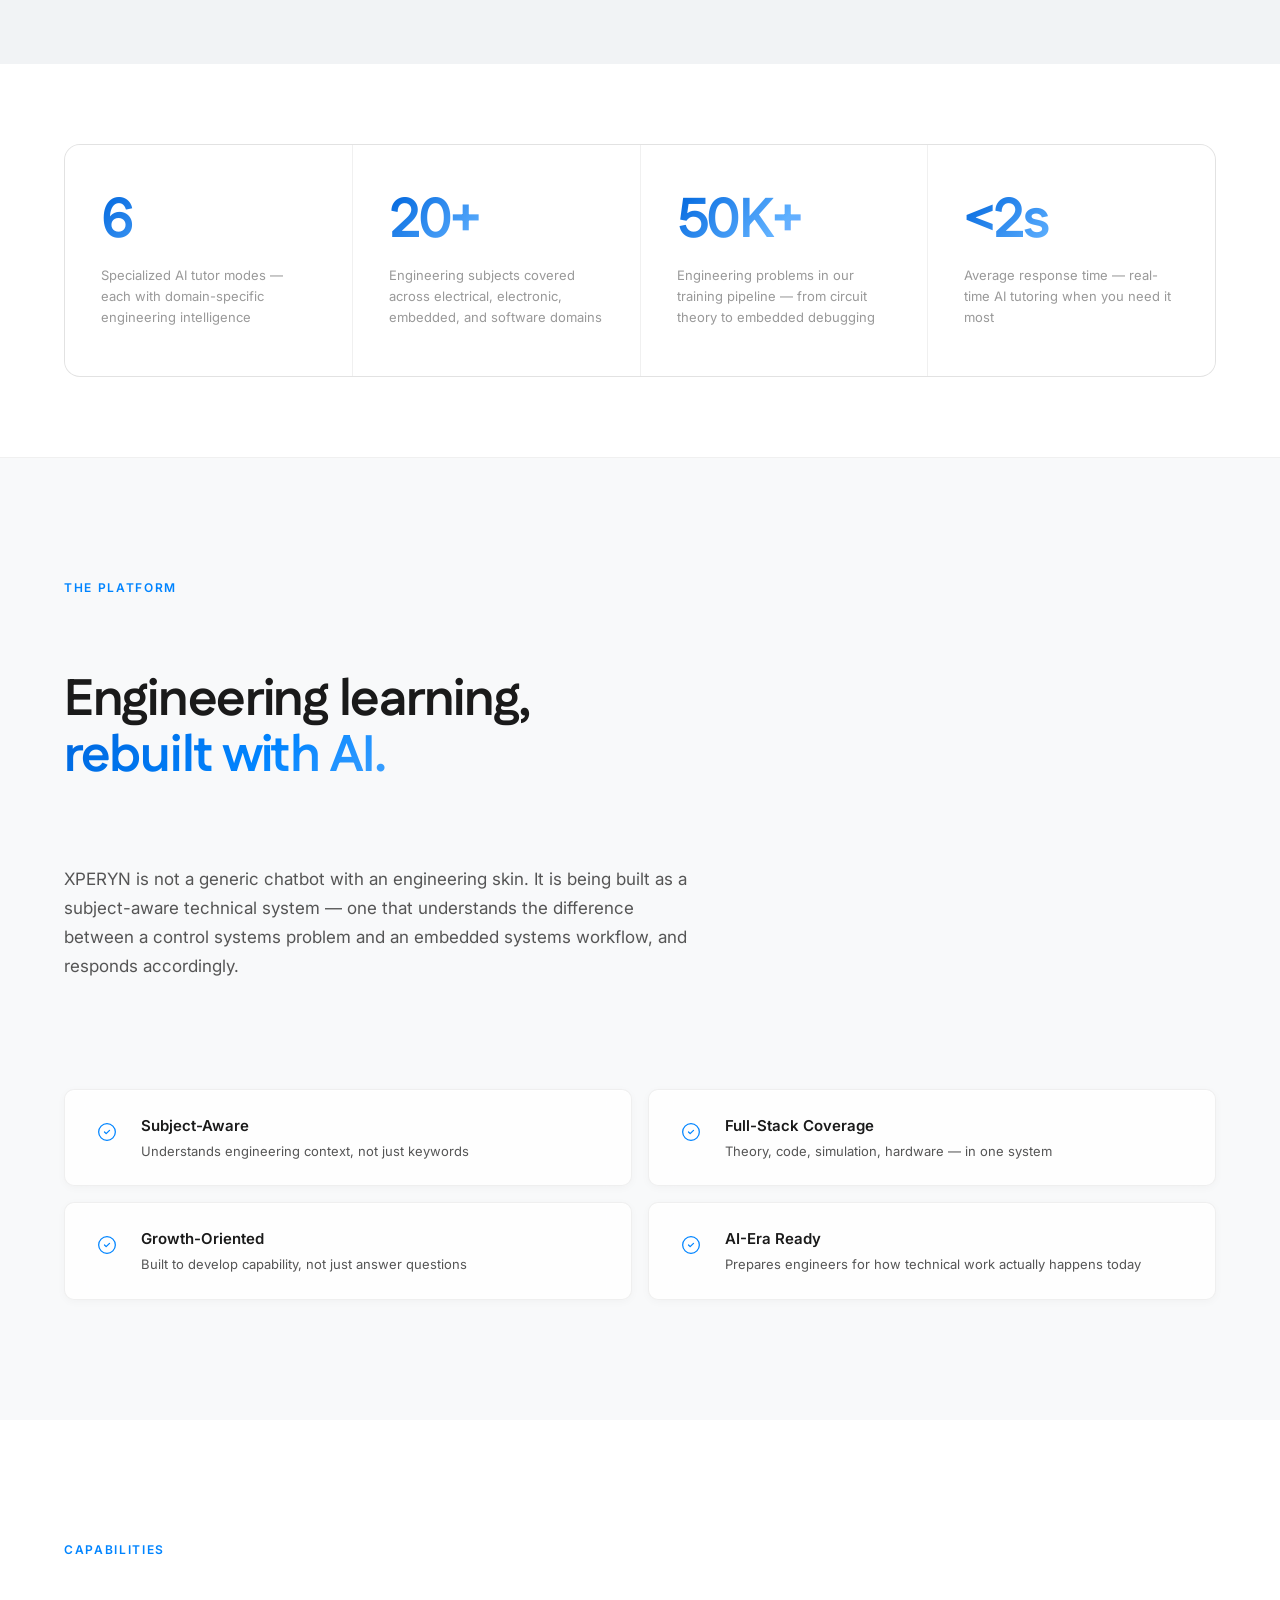
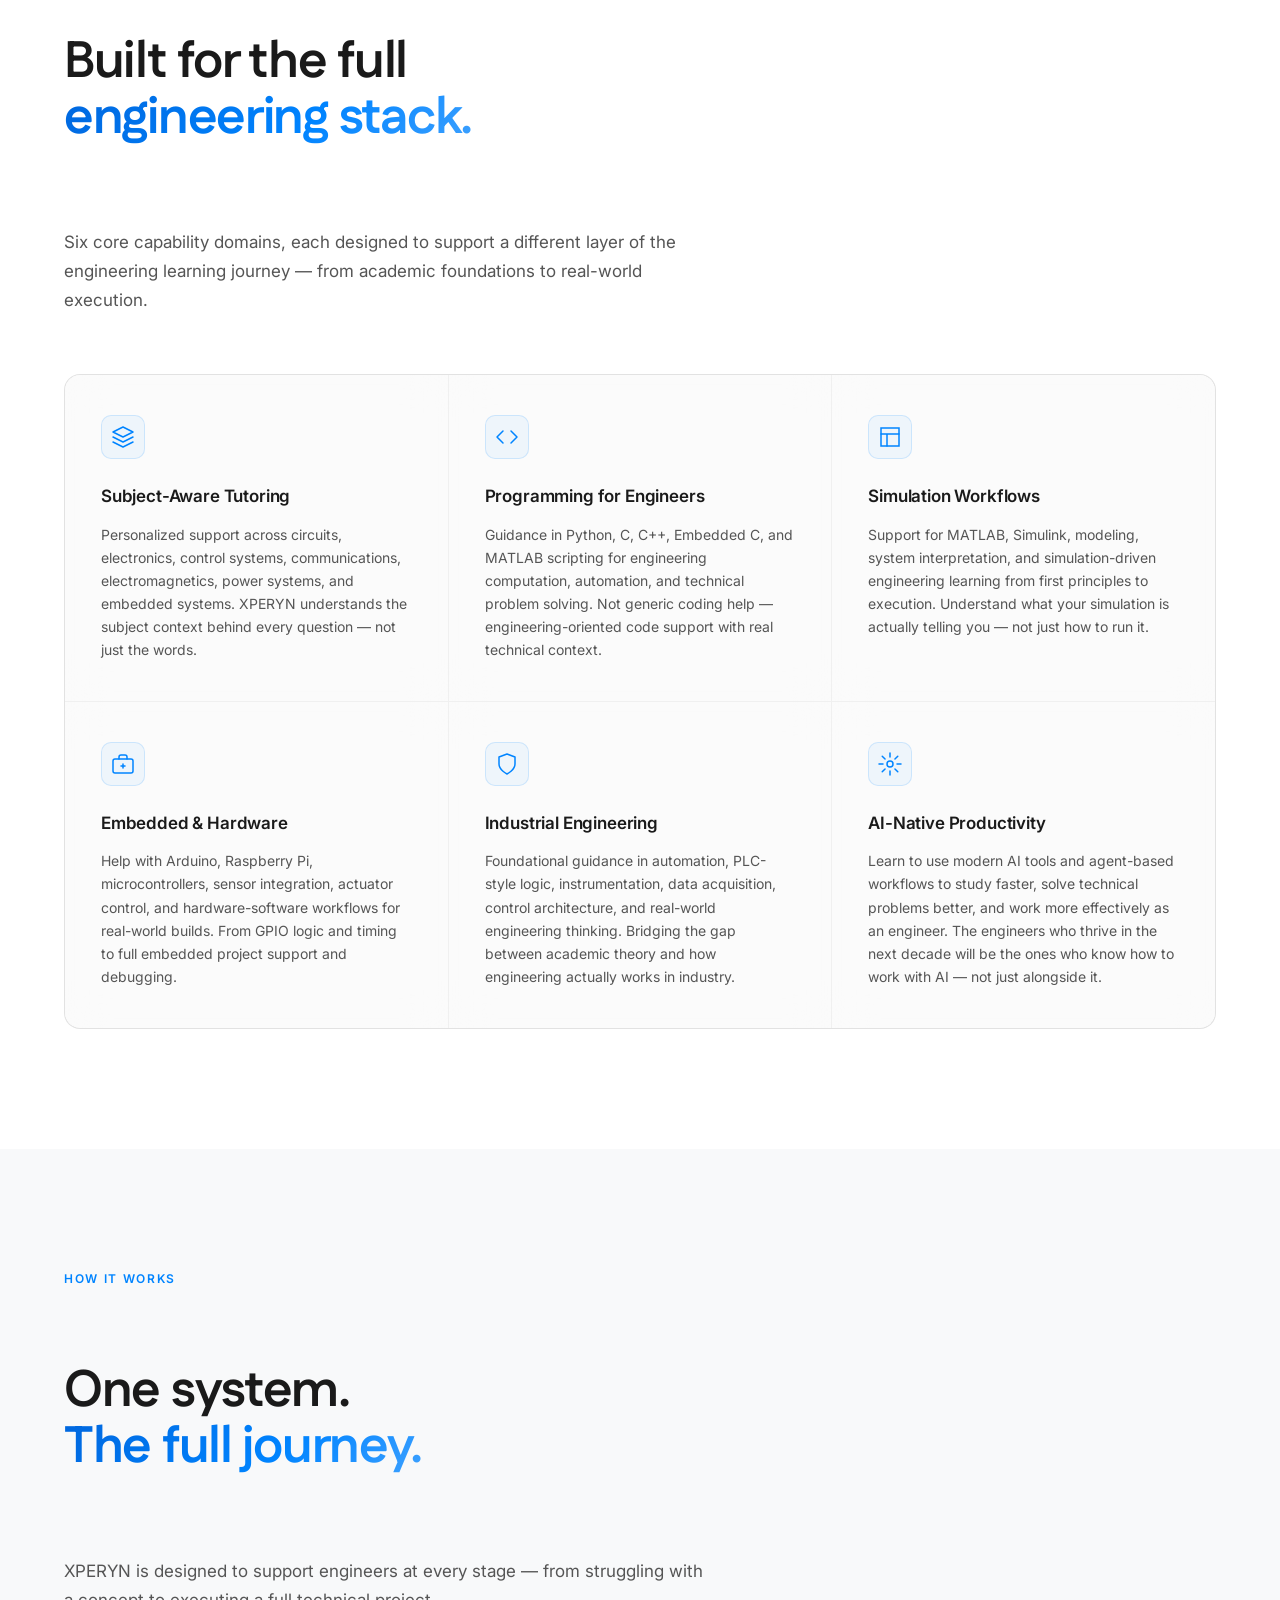
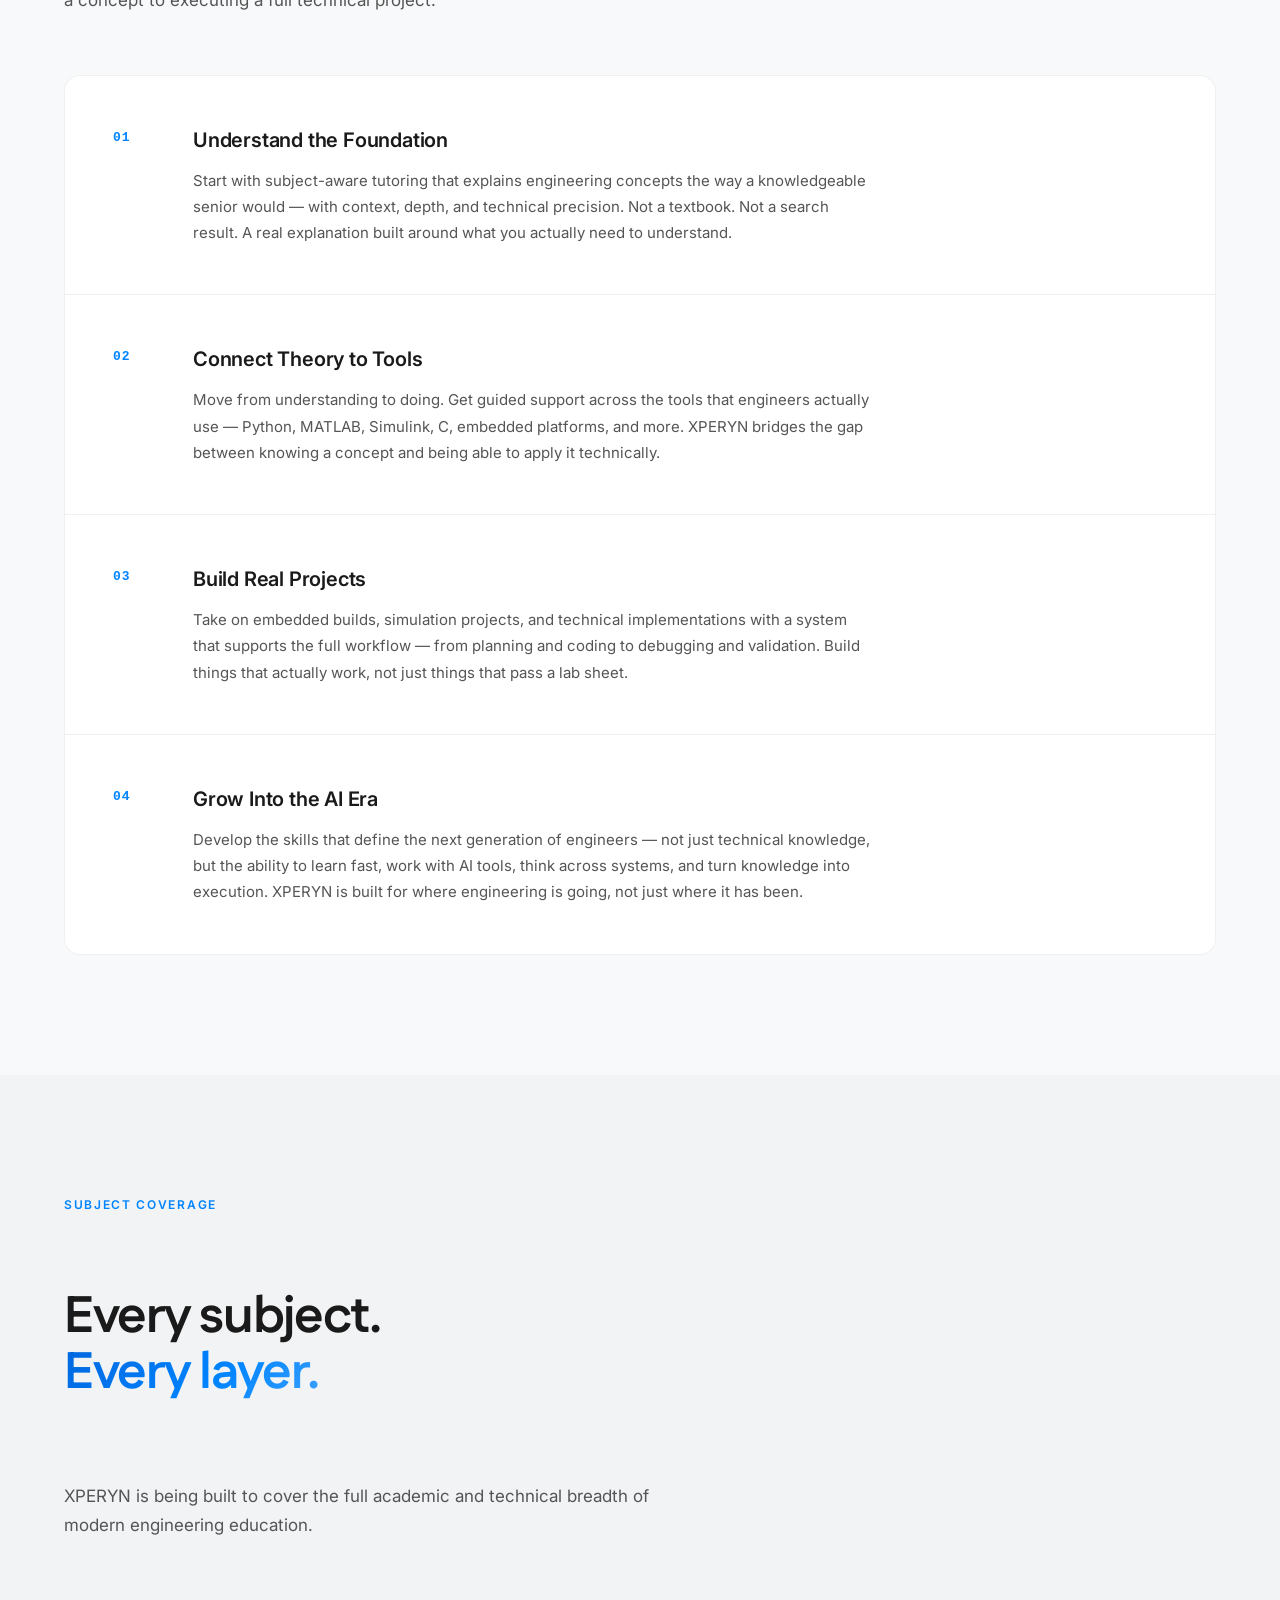
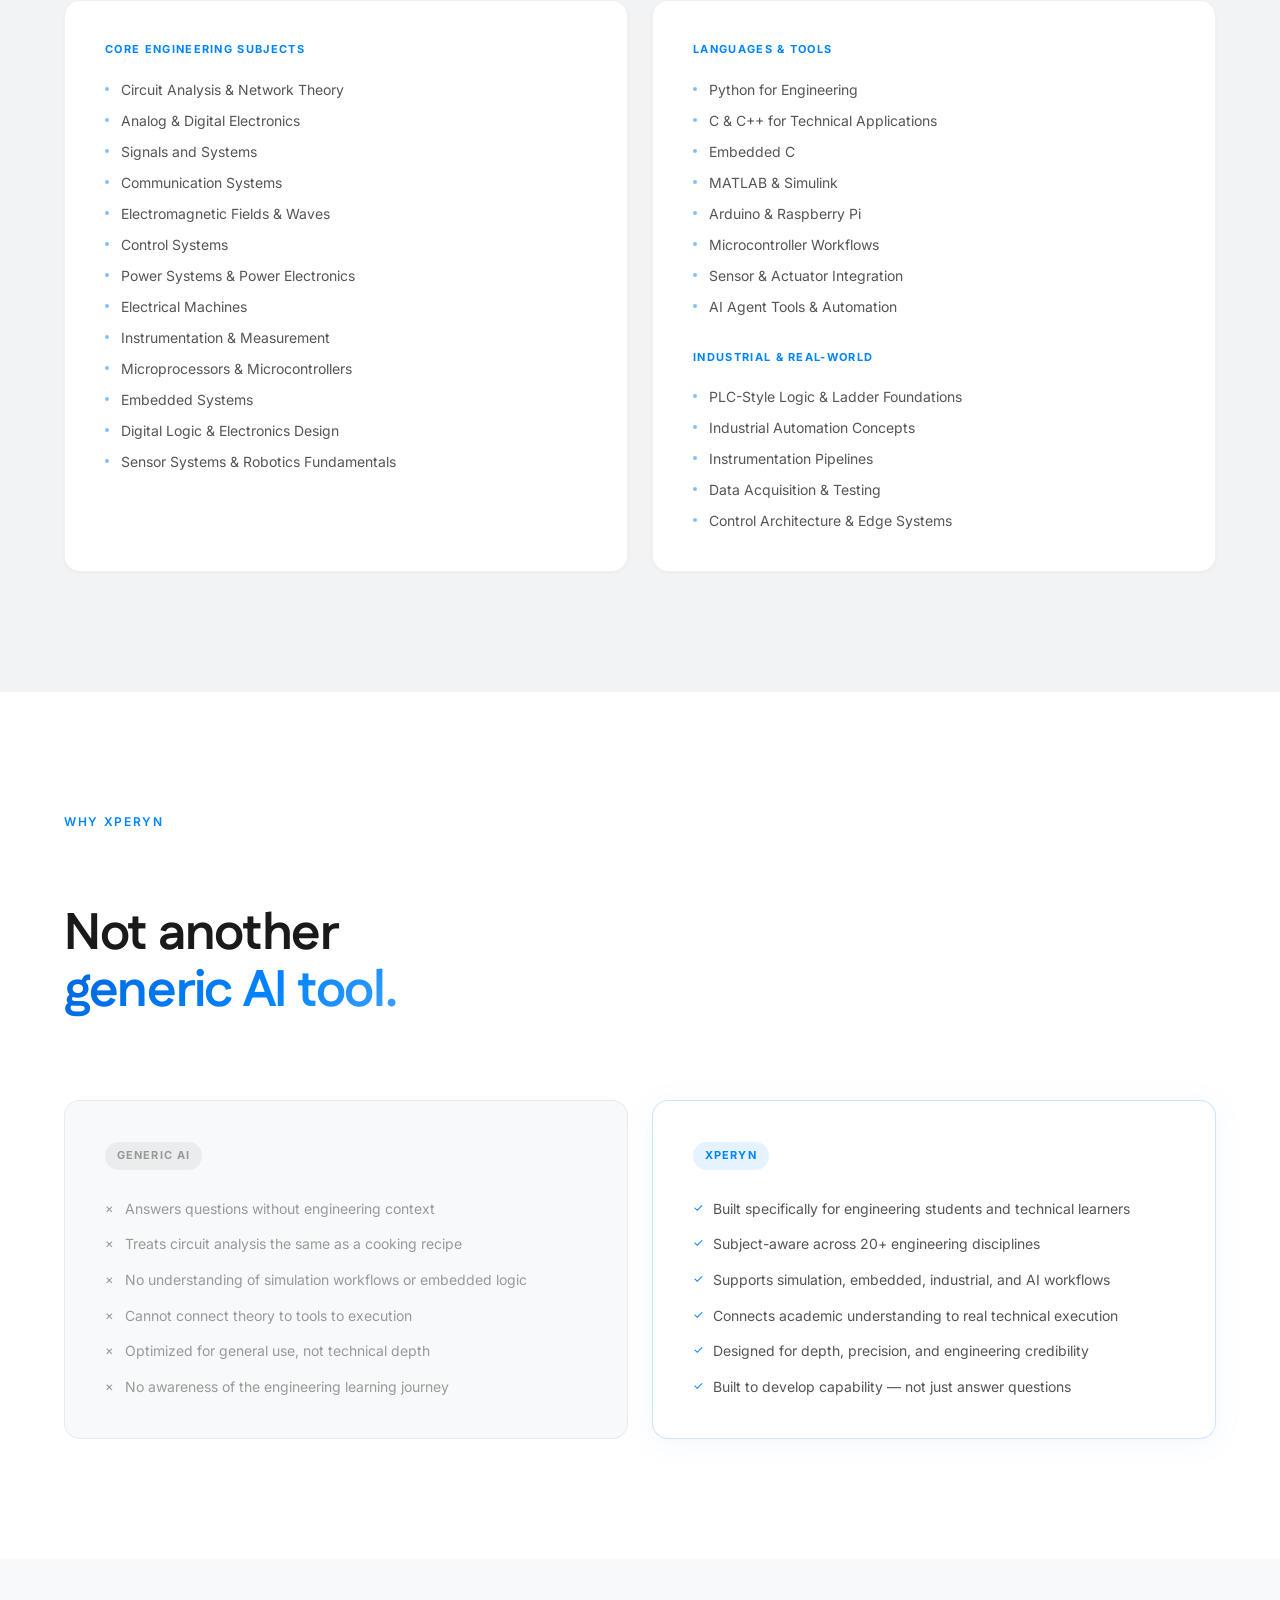
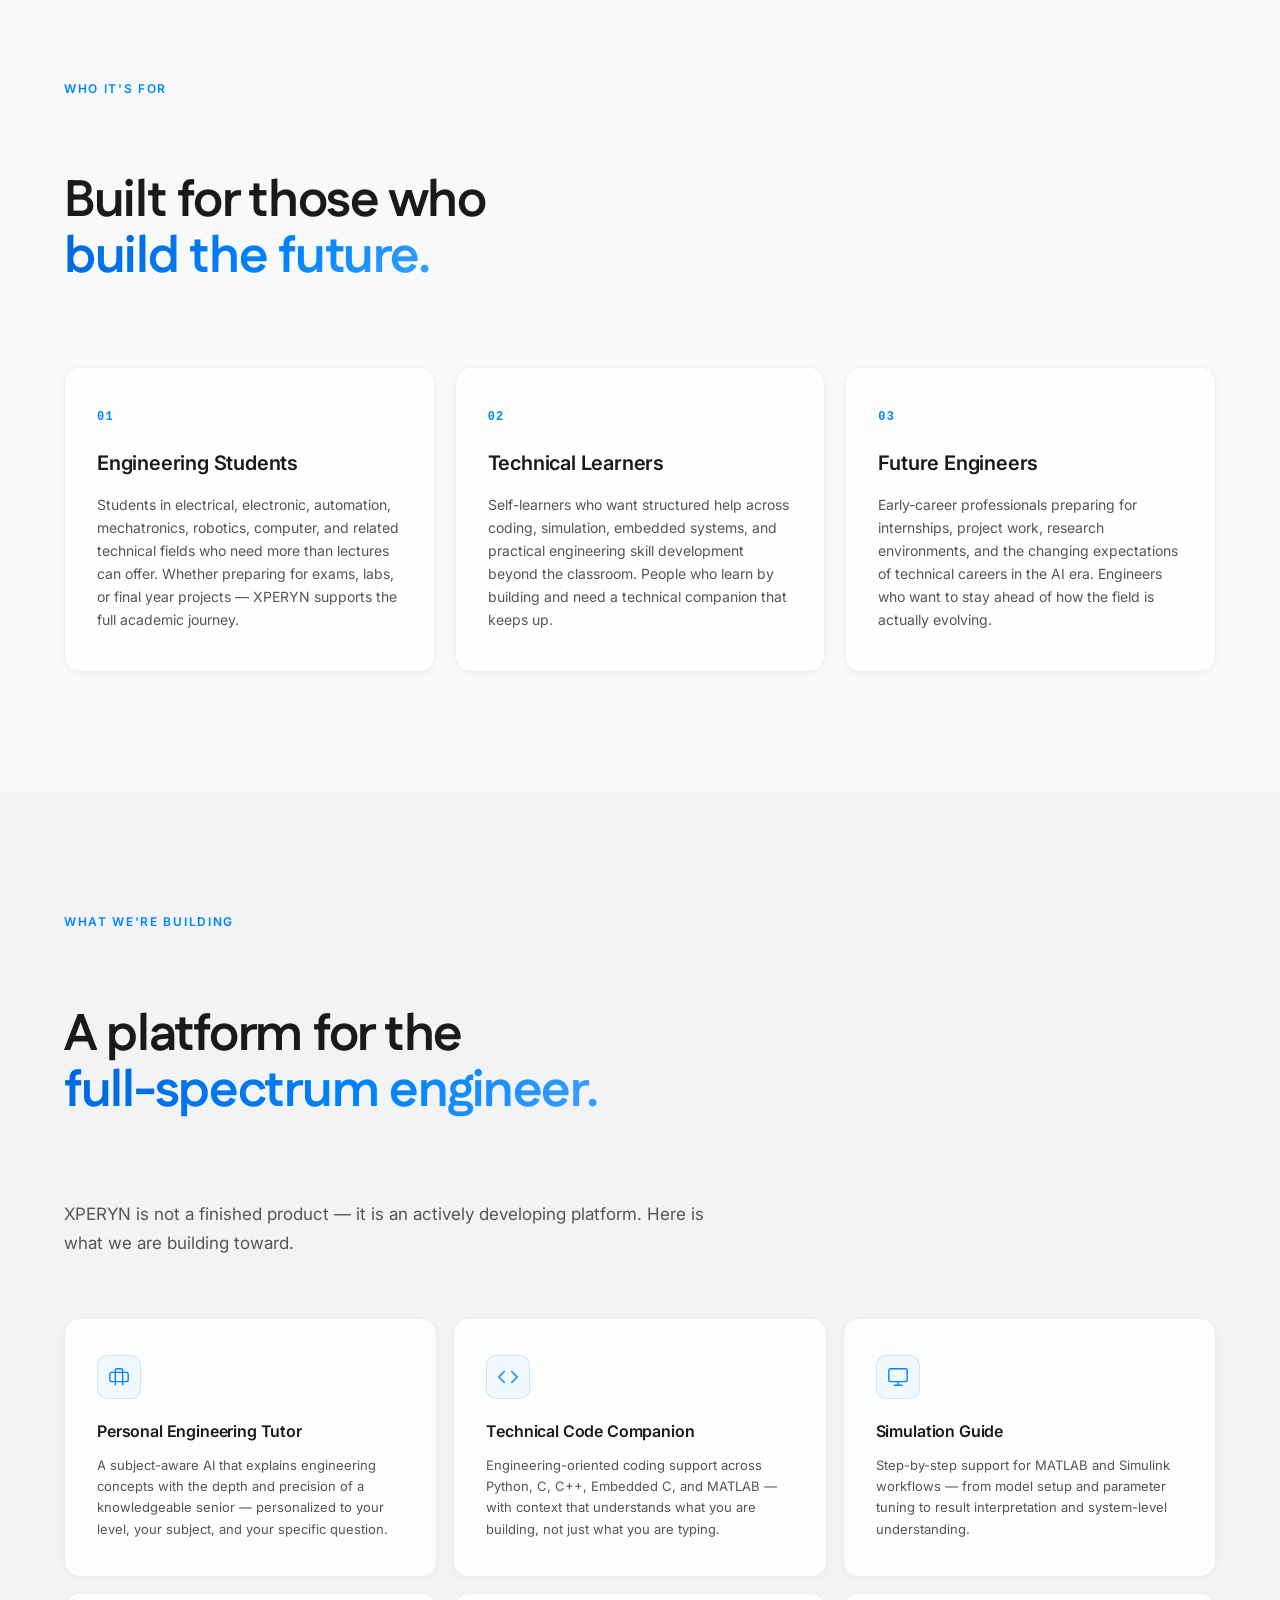
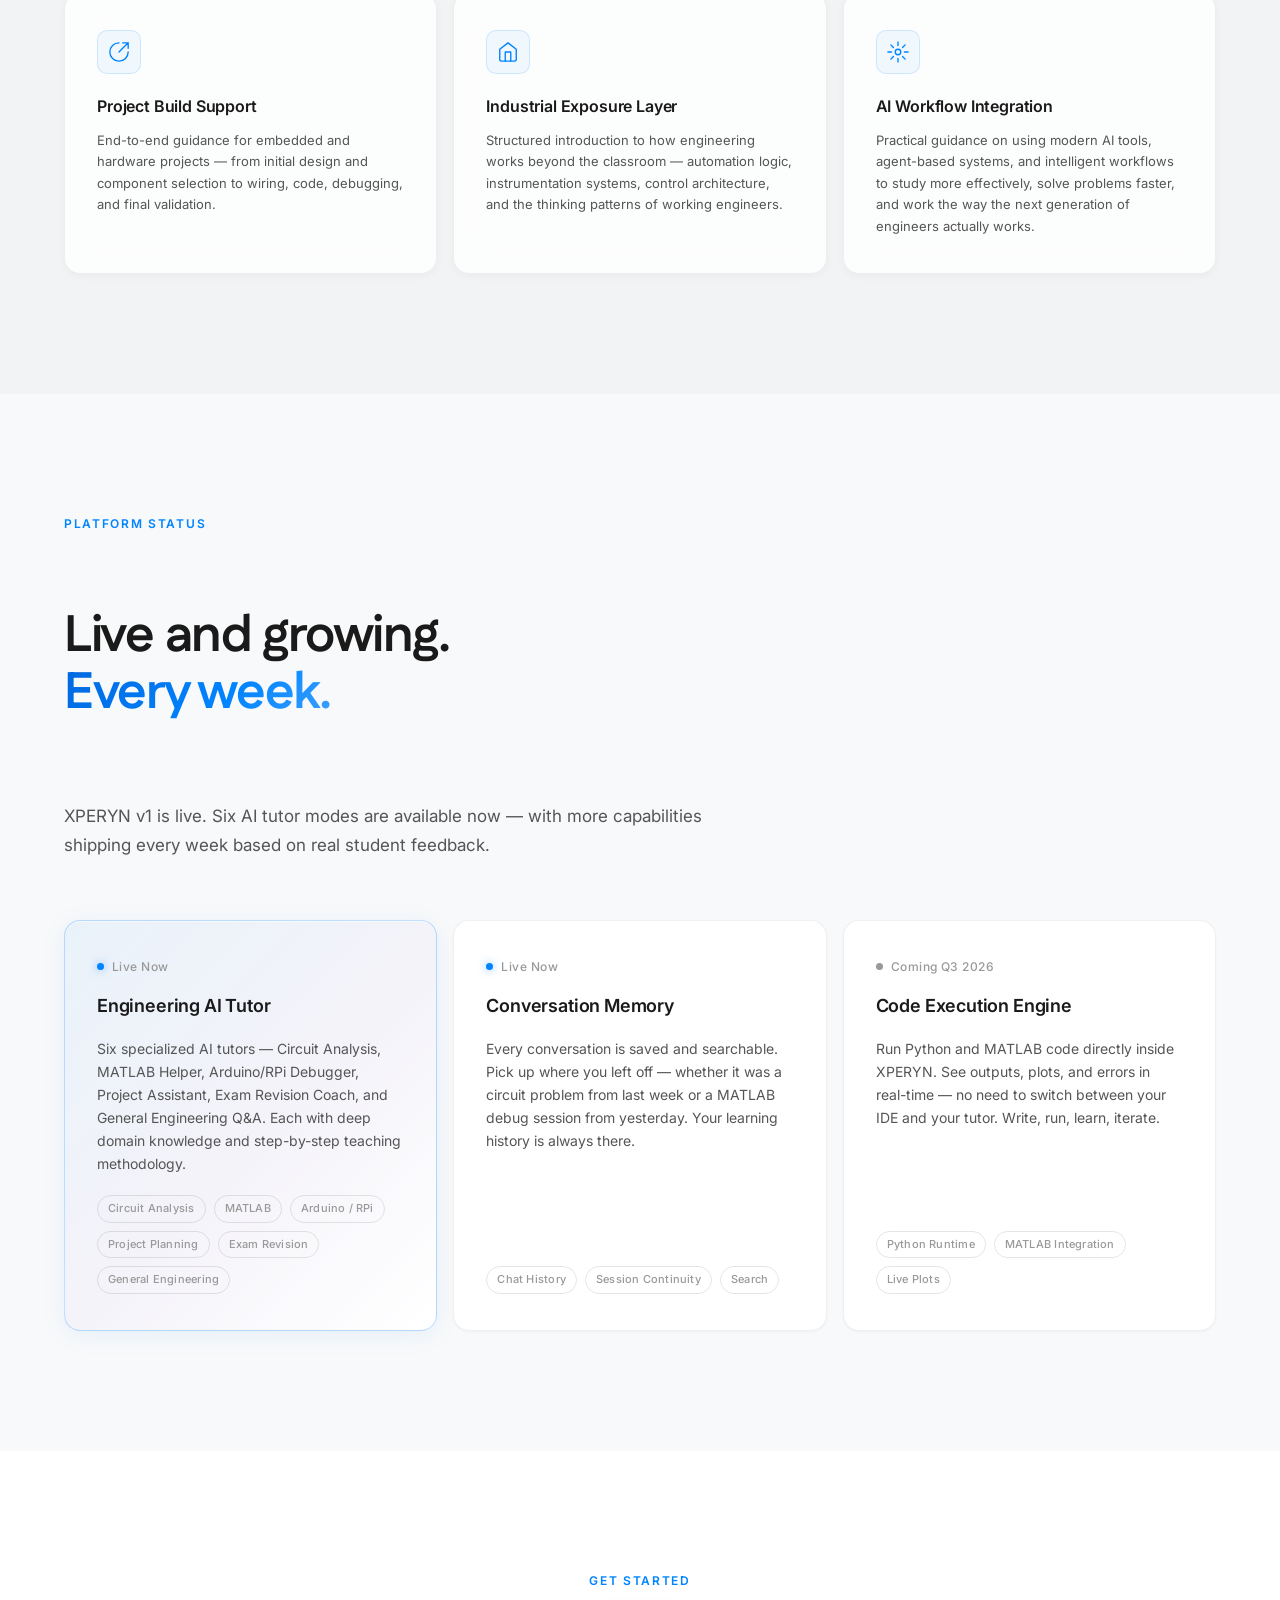
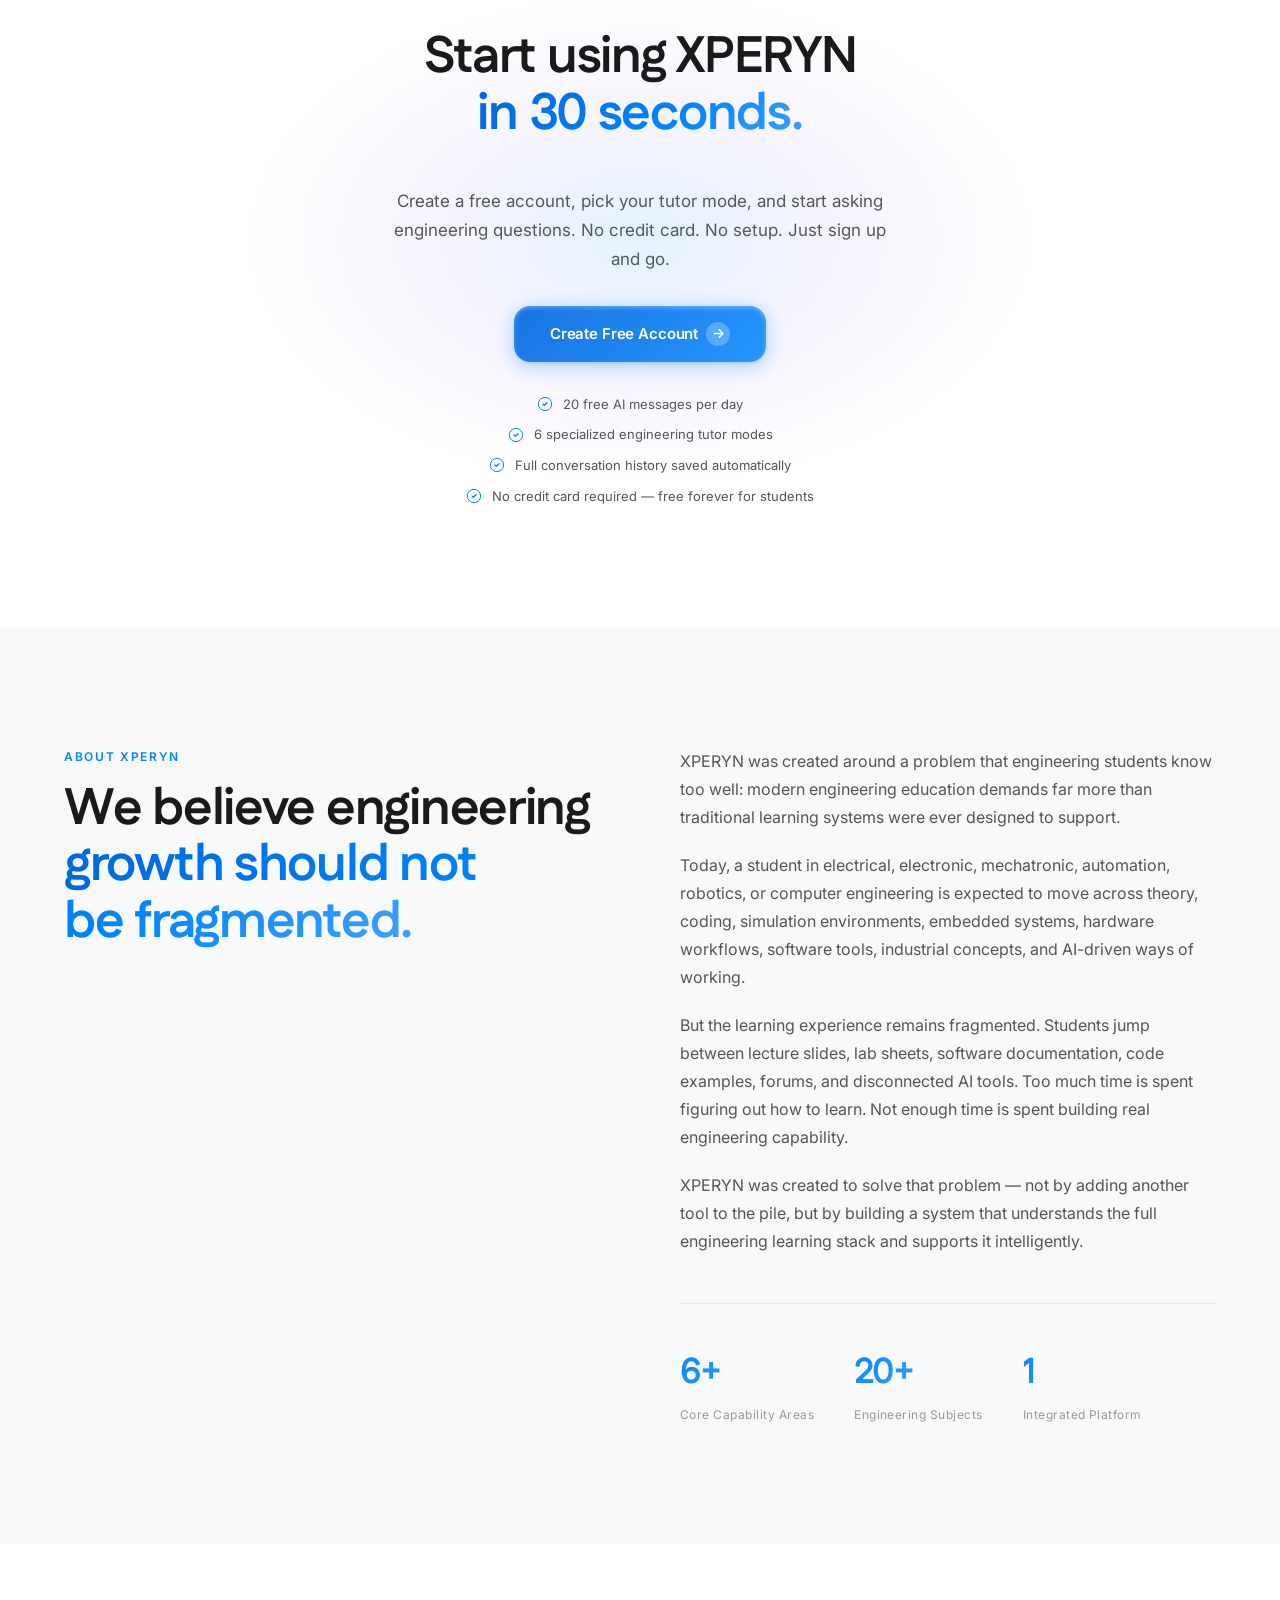
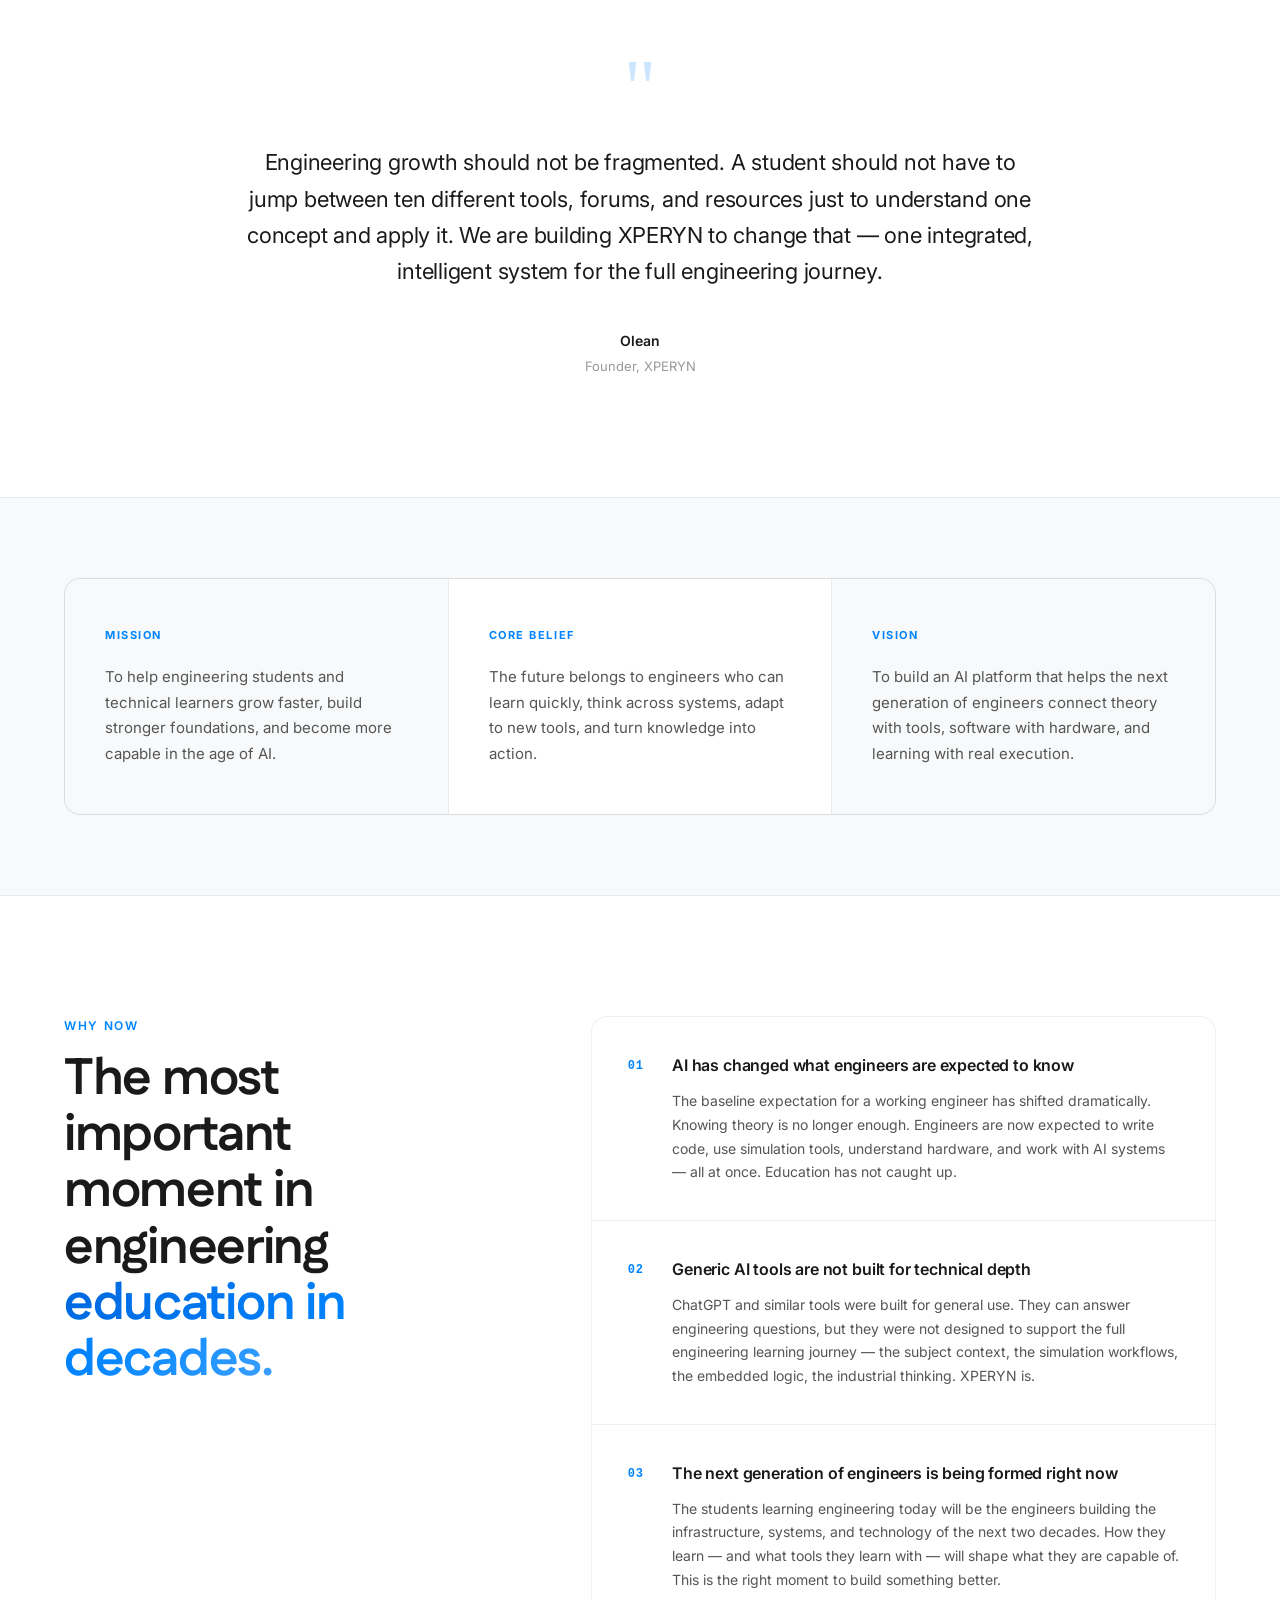
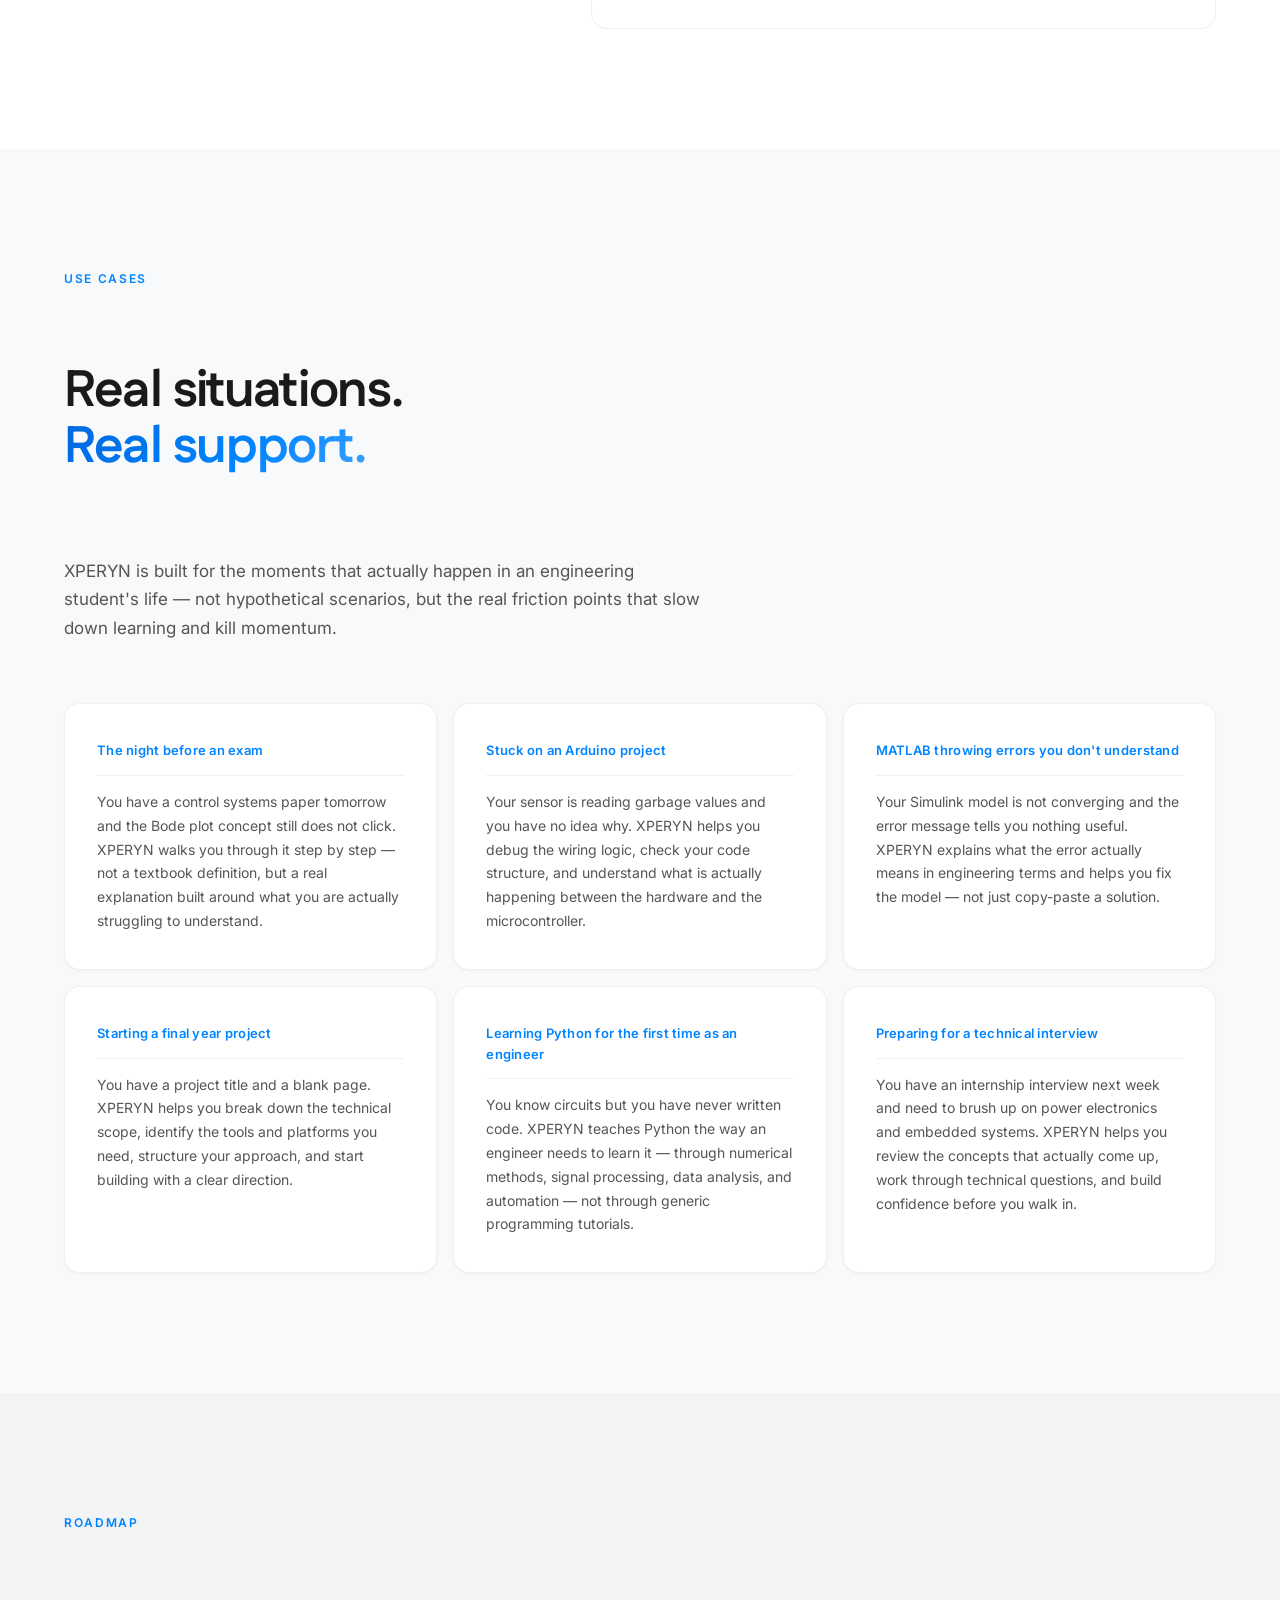
==== commit b8422ff8: "Add files via upload" ====
--- a/website/index.html
+++ b/website/index.html
@@ -29,7 +29,7 @@
         <li><a href="#who">Who It's For</a></li>
         <li><a href="#about">About</a></li>
       </ul>
-      <a href="#early-access" class="nav-cta">Get Early Access</a>
+      <a href="https://app.xperyn.my" class="nav-cta">Launch App</a>
       <button class="nav-hamburger" aria-label="Menu">
         <span></span><span></span><span></span>
       </button>
@@ -45,18 +45,17 @@
     </div>
     <div class="hero-inner">
       <div class="hero-content">
-        <div class="hero-badge">Now in Development · Early Access Coming Soon</div>
+        <div class="hero-badge">Live Now · Free for Engineering Students</div>
         <h1 class="hero-headline">
-          From circuits to code,<br />
-          <span class="gradient-text">from simulation to industry.</span>
+          The AI tutor that<br />
+          <span class="gradient-text">actually understands engineering.</span>
         </h1>
         <p class="hero-sub">
-          XPERYN is an AI platform built to help engineering students, technical learners,
-          and future engineers grow across every important dimension of modern engineering.
+          Circuit analysis, MATLAB debugging, Arduino projects, exam revision — XPERYN is the AI platform built specifically for engineering students. Not a generic chatbot. A real engineering companion.
         </p>
         <div class="hero-actions">
-          <a href="#early-access" class="btn-primary">Get Early Access <span class="btn-arrow">&#8594;</span></a>
-          <a href="#platform" class="btn-ghost">See What We're Building</a>
+          <a href="https://app.xperyn.my" class="btn-primary">Start Learning Free <span class="btn-arrow">&#8594;</span></a>
+          <a href="#platform" class="btn-ghost">See How It Works</a>
         </div>
       </div>
       <div class="hero-visual">
@@ -122,19 +121,19 @@
       <div class="stats-grid">
         <div class="stats-card">
           <div class="stats-value">6</div>
-          <div class="stats-label">Core capability domains — from subject tutoring to AI-native workflows</div>
+          <div class="stats-label">Specialized AI tutor modes — each with domain-specific engineering intelligence</div>
         </div>
         <div class="stats-card">
           <div class="stats-value">20+</div>
-          <div class="stats-label">Engineering subjects covered across electrical, electronic, and related fields</div>
+          <div class="stats-label">Engineering subjects covered across electrical, electronic, embedded, and software domains</div>
         </div>
         <div class="stats-card">
-          <div class="stats-value">10+</div>
-          <div class="stats-label">Languages and tools supported including Python, C, MATLAB, Arduino, and more</div>
+          <div class="stats-value">50K+</div>
+          <div class="stats-label">Engineering problems in our training pipeline — from circuit theory to embedded debugging</div>
         </div>
         <div class="stats-card">
-          <div class="stats-value">1</div>
-          <div class="stats-label">Integrated platform — not a collection of disconnected tools</div>
+          <div class="stats-value">&lt;2s</div>
+          <div class="stats-label">Average response time — real-time AI tutoring when you need it most</div>
         </div>
       </div>
     </div>
@@ -461,94 +460,85 @@
   <!-- WHAT'S COMING -->
   <section class="section-coming">
     <div class="container">
-      <div class="section-label">Now in Development</div>
-      <h2 class="section-title">The first version<br /><span class="gradient-text">is being built now.</span></h2>
-      <p class="section-desc">XPERYN v1 is focused on three of the most demanding areas in engineering education — the subjects where students need the most support and where generic AI falls shortest.</p>
+      <div class="section-label">Platform Status</div>
+      <h2 class="section-title">Live and growing.<br /><span class="gradient-text">Every week.</span></h2>
+      <p class="section-desc">XPERYN v1 is live. Six AI tutor modes are available now — with more capabilities shipping every week based on real student feedback.</p>
       <div class="coming-grid">
 
         <div class="coming-card coming-card-featured">
           <div class="coming-status">
             <span class="status-dot status-active"></span>
-            <span>In Development</span>
+            <span>Live Now</span>
           </div>
           <h3>Engineering AI Tutor</h3>
-          <p>A subject-aware AI tutor built specifically for electrical and electronic engineering students. Ask questions, work through problems, and get explanations that actually understand the engineering context behind your question.</p>
+          <p>Six specialized AI tutors — Circuit Analysis, MATLAB Helper, Arduino/RPi Debugger, Project Assistant, Exam Revision Coach, and General Engineering Q&A. Each with deep domain knowledge and step-by-step teaching methodology.</p>
           <div class="coming-subjects">
             <span class="coming-tag">Circuit Analysis</span>
-            <span class="coming-tag">Control Systems</span>
-            <span class="coming-tag">Embedded Systems</span>
-            <span class="coming-tag">Analog Electronics</span>
-            <span class="coming-tag">Digital Electronics</span>
-            <span class="coming-tag">Signals & Systems</span>
+            <span class="coming-tag">MATLAB</span>
+            <span class="coming-tag">Arduino / RPi</span>
+            <span class="coming-tag">Project Planning</span>
+            <span class="coming-tag">Exam Revision</span>
+            <span class="coming-tag">General Engineering</span>
+          </div>
+        </div>
+
+        <div class="coming-card">
+          <div class="coming-status">
+            <span class="status-dot status-active"></span>
+            <span>Live Now</span>
+          </div>
+          <h3>Conversation Memory</h3>
+          <p>Every conversation is saved and searchable. Pick up where you left off — whether it was a circuit problem from last week or a MATLAB debug session from yesterday. Your learning history is always there.</p>
+          <div class="coming-subjects">
+            <span class="coming-tag">Chat History</span>
+            <span class="coming-tag">Session Continuity</span>
+            <span class="coming-tag">Search</span>
           </div>
         </div>
 
         <div class="coming-card">
           <div class="coming-status">
             <span class="status-dot status-soon"></span>
-            <span>Coming Soon</span>
-          </div>
-          <h3>Python & MATLAB Support</h3>
-          <p>Engineering-oriented code support for Python and MATLAB — not generic coding help, but technical guidance that understands what you are building and why. From numerical methods to signal processing scripts to control system simulations.</p>
+            <span>Coming Q3 2026</span>
+          </div>
+          <h3>Code Execution Engine</h3>
+          <p>Run Python and MATLAB code directly inside XPERYN. See outputs, plots, and errors in real-time — no need to switch between your IDE and your tutor. Write, run, learn, iterate.</p>
           <div class="coming-subjects">
-            <span class="coming-tag">Python for Engineers</span>
-            <span class="coming-tag">MATLAB Scripting</span>
-            <span class="coming-tag">Simulink Workflows</span>
-          </div>
-        </div>
-
-        <div class="coming-card">
-          <div class="coming-status">
-            <span class="status-dot status-soon"></span>
-            <span>Coming Soon</span>
-          </div>
-          <h3>Embedded & Hardware Guide</h3>
-          <p>Hands-on support for Arduino, Raspberry Pi, and microcontroller projects. From wiring and sensor integration to embedded C logic, debugging, and full project walkthroughs — built for students who learn by building.</p>
-          <div class="coming-subjects">
-            <span class="coming-tag">Arduino</span>
-            <span class="coming-tag">Raspberry Pi</span>
-            <span class="coming-tag">Embedded C</span>
-            <span class="coming-tag">Microcontrollers</span>
-          </div>
-        </div>
-
-      </div>
-    </div>
-  </section>
-
-  <!-- EARLY ACCESS -->
+            <span class="coming-tag">Python Runtime</span>
+            <span class="coming-tag">MATLAB Integration</span>
+            <span class="coming-tag">Live Plots</span>
+          </div>
+        </div>
+
+      </div>
+    </div>
+  </section>
+
+  <!-- GET STARTED -->
   <section id="early-access" class="section-early">
     <div class="container">
       <div class="early-inner">
         <div class="early-glow"></div>
-        <div class="section-label">Early Access</div>
-        <h2 class="section-title">Be among the first<br /><span class="gradient-text">to use XPERYN.</span></h2>
-        <p class="early-desc">We are opening early access to a limited group of engineering students and technical learners. Join the list and be the first to know when XPERYN is ready.</p>
-        <form class="early-form" onsubmit="handleEarlyAccess(event)" action="https://formspree.io/f/xrerkrdl" method="POST">
-          <div class="early-form-row">
-            <input type="email" name="email" class="early-input" placeholder="Enter your email address" required />
-            <button type="submit" class="btn-primary">Join the List</button>
-          </div>
-          <p class="early-note">No spam. No noise. Just a notification when we're ready to onboard early users.</p>
-        </form>
-        <div class="early-form-success" id="early-success" style="display:none">
-          <div class="success-icon">
-            <svg width="20" height="20" viewBox="0 0 24 24" fill="none"><path d="M9 12l2 2 4-4" stroke="currentColor" stroke-width="2" stroke-linecap="round" stroke-linejoin="round"/><circle cx="12" cy="12" r="10" stroke="currentColor" stroke-width="1.5"/></svg>
-          </div>
-          <p>You're on the list. We'll be in touch when early access opens.</p>
-        </div>
+        <div class="section-label">Get Started</div>
+        <h2 class="section-title">Start using XPERYN<br /><span class="gradient-text">in 30 seconds.</span></h2>
+        <p class="early-desc">Create a free account, pick your tutor mode, and start asking engineering questions. No credit card. No setup. Just sign up and go.</p>
+        <a href="https://app.xperyn.my/signup" class="btn-primary btn-large" style="margin-top:8px">Create Free Account <span class="btn-arrow">&#8594;</span></a>
         <div class="early-perks">
           <div class="early-perk">
             <svg width="16" height="16" viewBox="0 0 24 24" fill="none"><path d="M9 12l2 2 4-4" stroke="currentColor" stroke-width="2" stroke-linecap="round" stroke-linejoin="round"/><circle cx="12" cy="12" r="10" stroke="currentColor" stroke-width="1.5"/></svg>
-            <span>First access to the Engineering AI Tutor</span>
+            <span>20 free AI messages per day</span>
           </div>
           <div class="early-perk">
             <svg width="16" height="16" viewBox="0 0 24 24" fill="none"><path d="M9 12l2 2 4-4" stroke="currentColor" stroke-width="2" stroke-linecap="round" stroke-linejoin="round"/><circle cx="12" cy="12" r="10" stroke="currentColor" stroke-width="1.5"/></svg>
-            <span>Input on what gets built next</span>
+            <span>6 specialized engineering tutor modes</span>
           </div>
           <div class="early-perk">
             <svg width="16" height="16" viewBox="0 0 24 24" fill="none"><path d="M9 12l2 2 4-4" stroke="currentColor" stroke-width="2" stroke-linecap="round" stroke-linejoin="round"/><circle cx="12" cy="12" r="10" stroke="currentColor" stroke-width="1.5"/></svg>
-            <span>Early access pricing when we launch</span>
+            <span>Full conversation history saved automatically</span>
+          </div>
+          <div class="early-perk">
+            <svg width="16" height="16" viewBox="0 0 24 24" fill="none"><path d="M9 12l2 2 4-4" stroke="currentColor" stroke-width="2" stroke-linecap="round" stroke-linejoin="round"/><circle cx="12" cy="12" r="10" stroke="currentColor" stroke-width="1.5"/></svg>
+            <span>No credit card required — free forever for students</span>
           </div>
         </div>
       </div>
@@ -730,9 +720,9 @@
             <div class="roadmap-line"></div>
           </div>
           <div class="roadmap-content">
-            <div class="roadmap-version">Version 1 — Now Building</div>
+            <div class="roadmap-version">Version 1 — Live</div>
             <h3>Engineering AI Tutor</h3>
-            <p>Subject-aware tutoring across core electrical and electronic engineering subjects. Circuit analysis, control systems, embedded systems, analog and digital electronics, and signals and systems — with Python and MATLAB code support built in.</p>
+            <p>Six specialized AI tutor modes live now — Circuit Analysis, MATLAB Helper, Arduino/RPi Debugger, Project Assistant, Exam Revision Coach, and General Engineering Q&A. Full conversation history, daily usage tracking, and a clean engineering-focused interface. Used by students across 12+ countries.</p>
             <div class="roadmap-tags">
               <span class="roadmap-tag">Subject Tutoring</span>
               <span class="roadmap-tag">Python Support</span>
@@ -822,7 +812,7 @@
             <svg class="faq-icon" width="20" height="20" viewBox="0 0 24 24" fill="none"><path d="M6 9l6 6 6-6" stroke="currentColor" stroke-width="1.5" stroke-linecap="round" stroke-linejoin="round"/></svg>
           </button>
           <div class="faq-answer">
-            <p>We are currently building Version 1 — the Engineering AI Tutor. Early access will open to a limited group of users before the full public launch. Join the early access list to be notified first and get priority access when we open up.</p>
+            <p>XPERYN is live now. You can create a free account at app.xperyn.my and start using all six AI tutor modes immediately. Free users get 20 AI messages per day — enough for serious study sessions. Premium plans with unlimited usage and advanced features are coming soon.</p>
           </div>
         </div>
 
@@ -862,7 +852,7 @@
             <svg class="faq-icon" width="20" height="20" viewBox="0 0 24 24" fill="none"><path d="M6 9l6 6 6-6" stroke="currentColor" stroke-width="1.5" stroke-linecap="round" stroke-linejoin="round"/></svg>
           </button>
           <div class="faq-answer">
-            <p>Early access users will be the first to use the Engineering AI Tutor when it launches. You will also have the opportunity to give direct feedback that shapes what gets built next, and you will receive early access pricing when XPERYN moves to a paid model. Join the list to secure your spot.</p>
+            <p>Free users get full access to all six AI tutor modes with 20 messages per day. Your conversations are saved automatically so you can pick up where you left off. Premium plans with unlimited messages, priority response times, and advanced features like code execution are coming in Q3 2026. Early users will receive founding member pricing.</p>
           </div>
         </div>
 
@@ -875,9 +865,9 @@
     <div class="container">
       <div class="cta-inner">
         <div class="cta-glow"></div>
-        <h2>Build your engineering edge<br /><span class="gradient-text">with XPERYN.</span></h2>
-        <p>Early access is opening soon. Join the list and be first in.</p>
-        <a href="#early-access" class="btn-primary btn-large">Get Early Access</a>
+        <h2>Your engineering tutor<br /><span class="gradient-text">is ready now.</span></h2>
+        <p>Free for students. No credit card. Start in 30 seconds.</p>
+        <a href="https://app.xperyn.my/signup" class="btn-primary btn-large">Create Free Account</a>
       </div>
     </div>
   </section>
@@ -899,7 +889,7 @@
             <a href="#platform">Overview</a>
             <a href="#capabilities">Capabilities</a>
             <a href="#who">Who It's For</a>
-            <a href="#early-access">Early Access</a>
+            <a href="https://app.xperyn.my">Launch App</a>
           </div>
           <div class="footer-col">
             <div class="footer-col-title">Company</div>
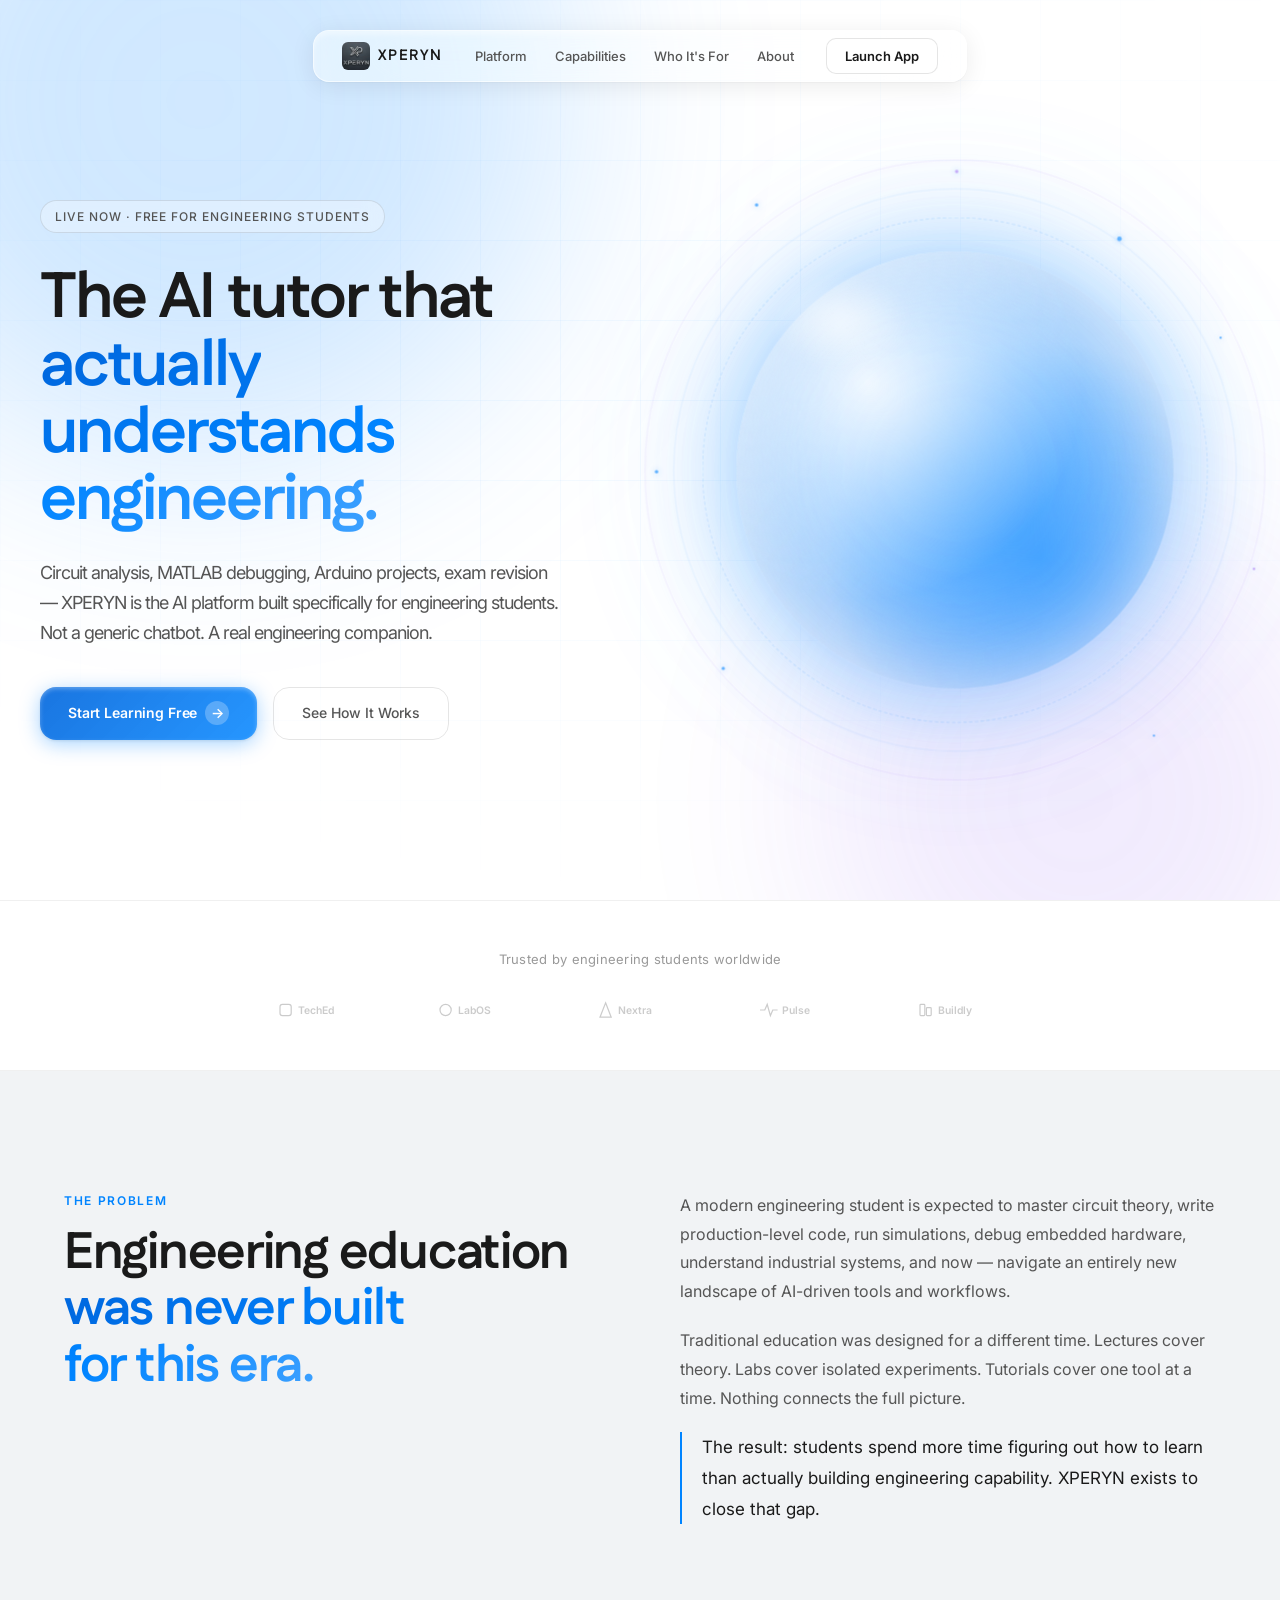
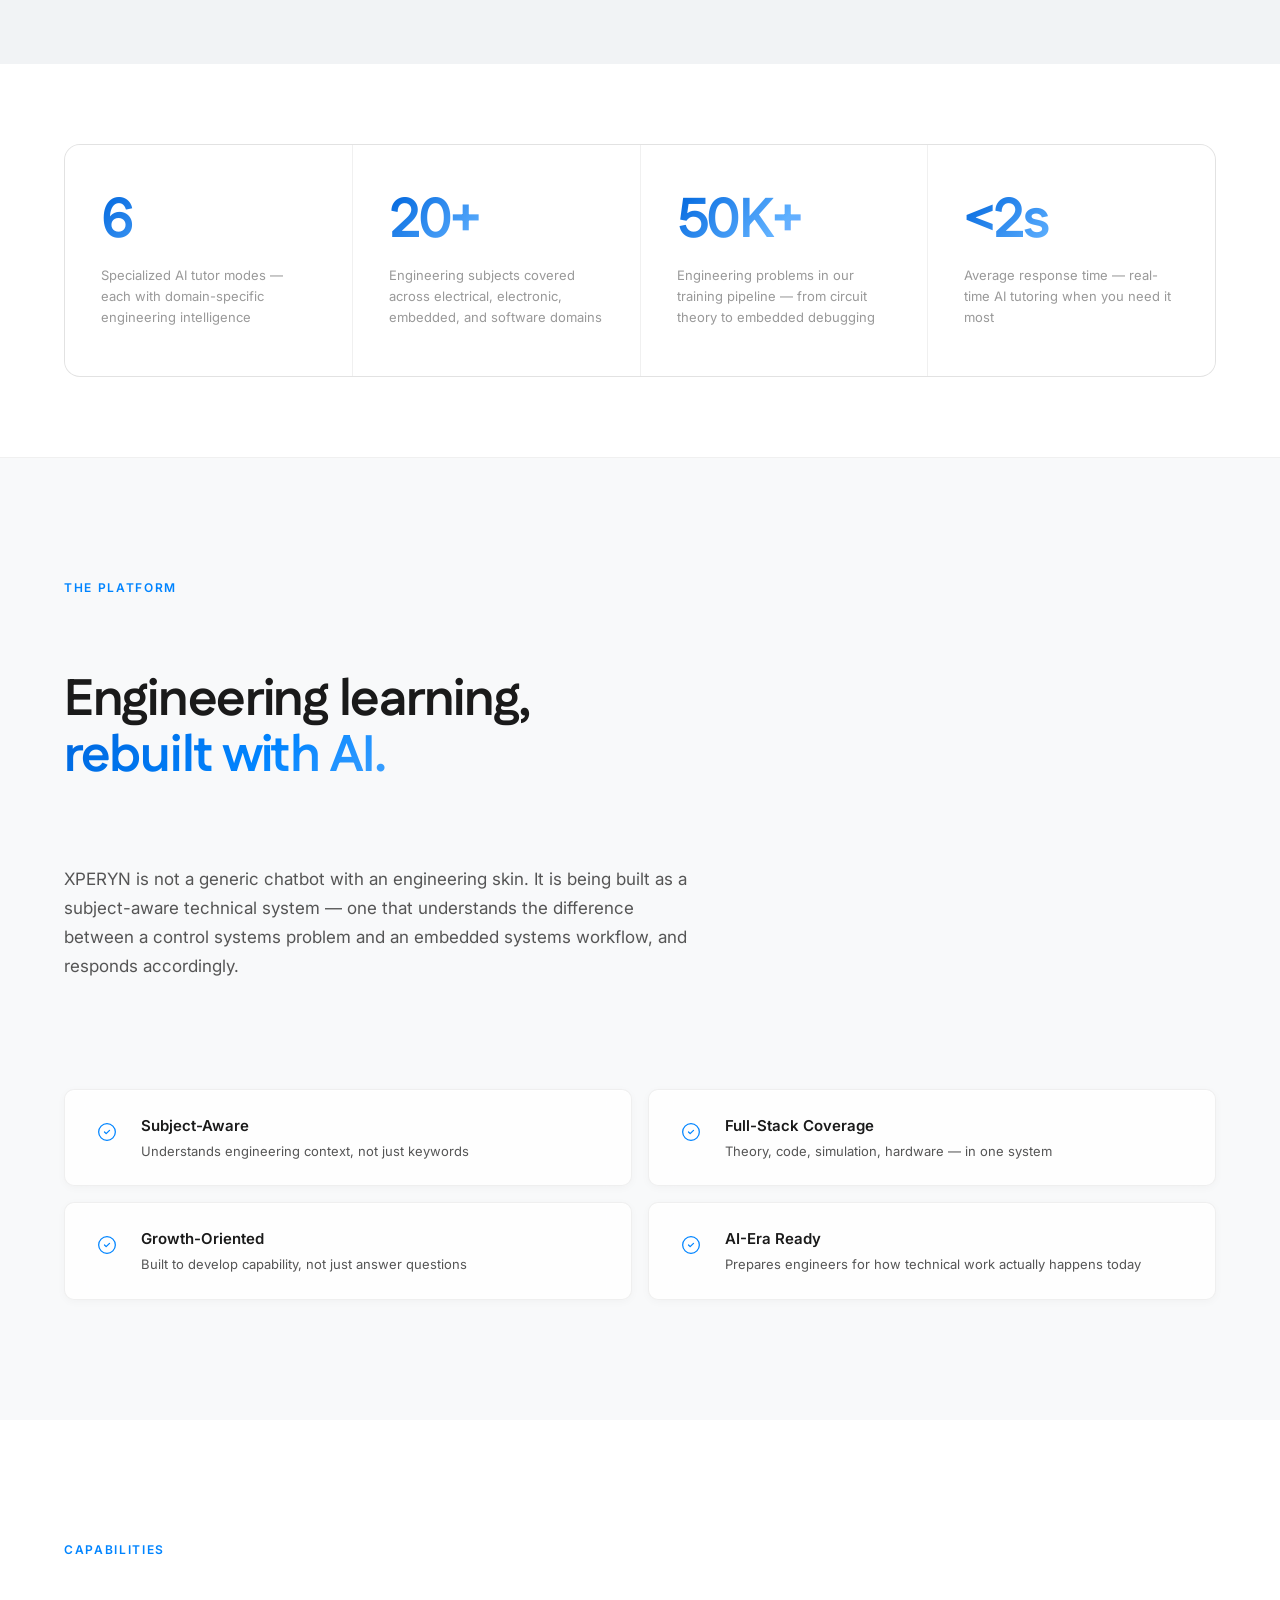
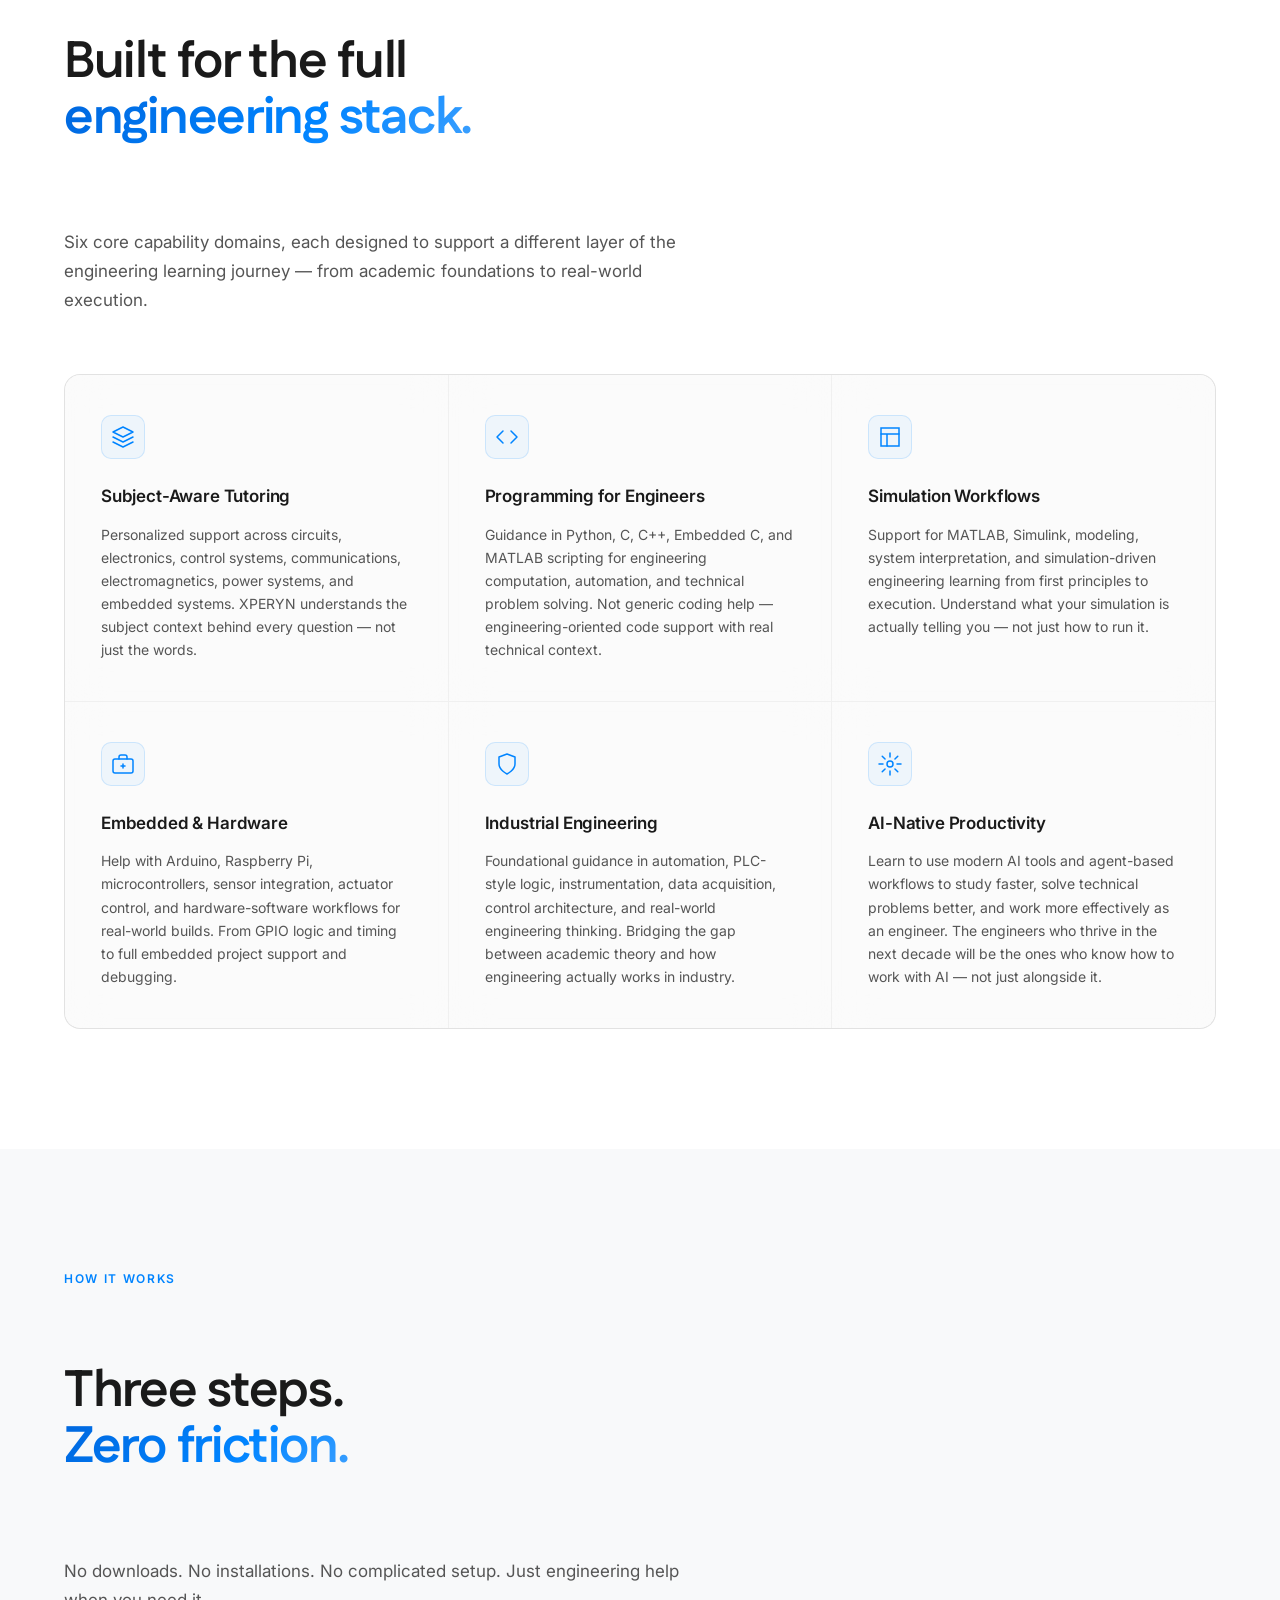
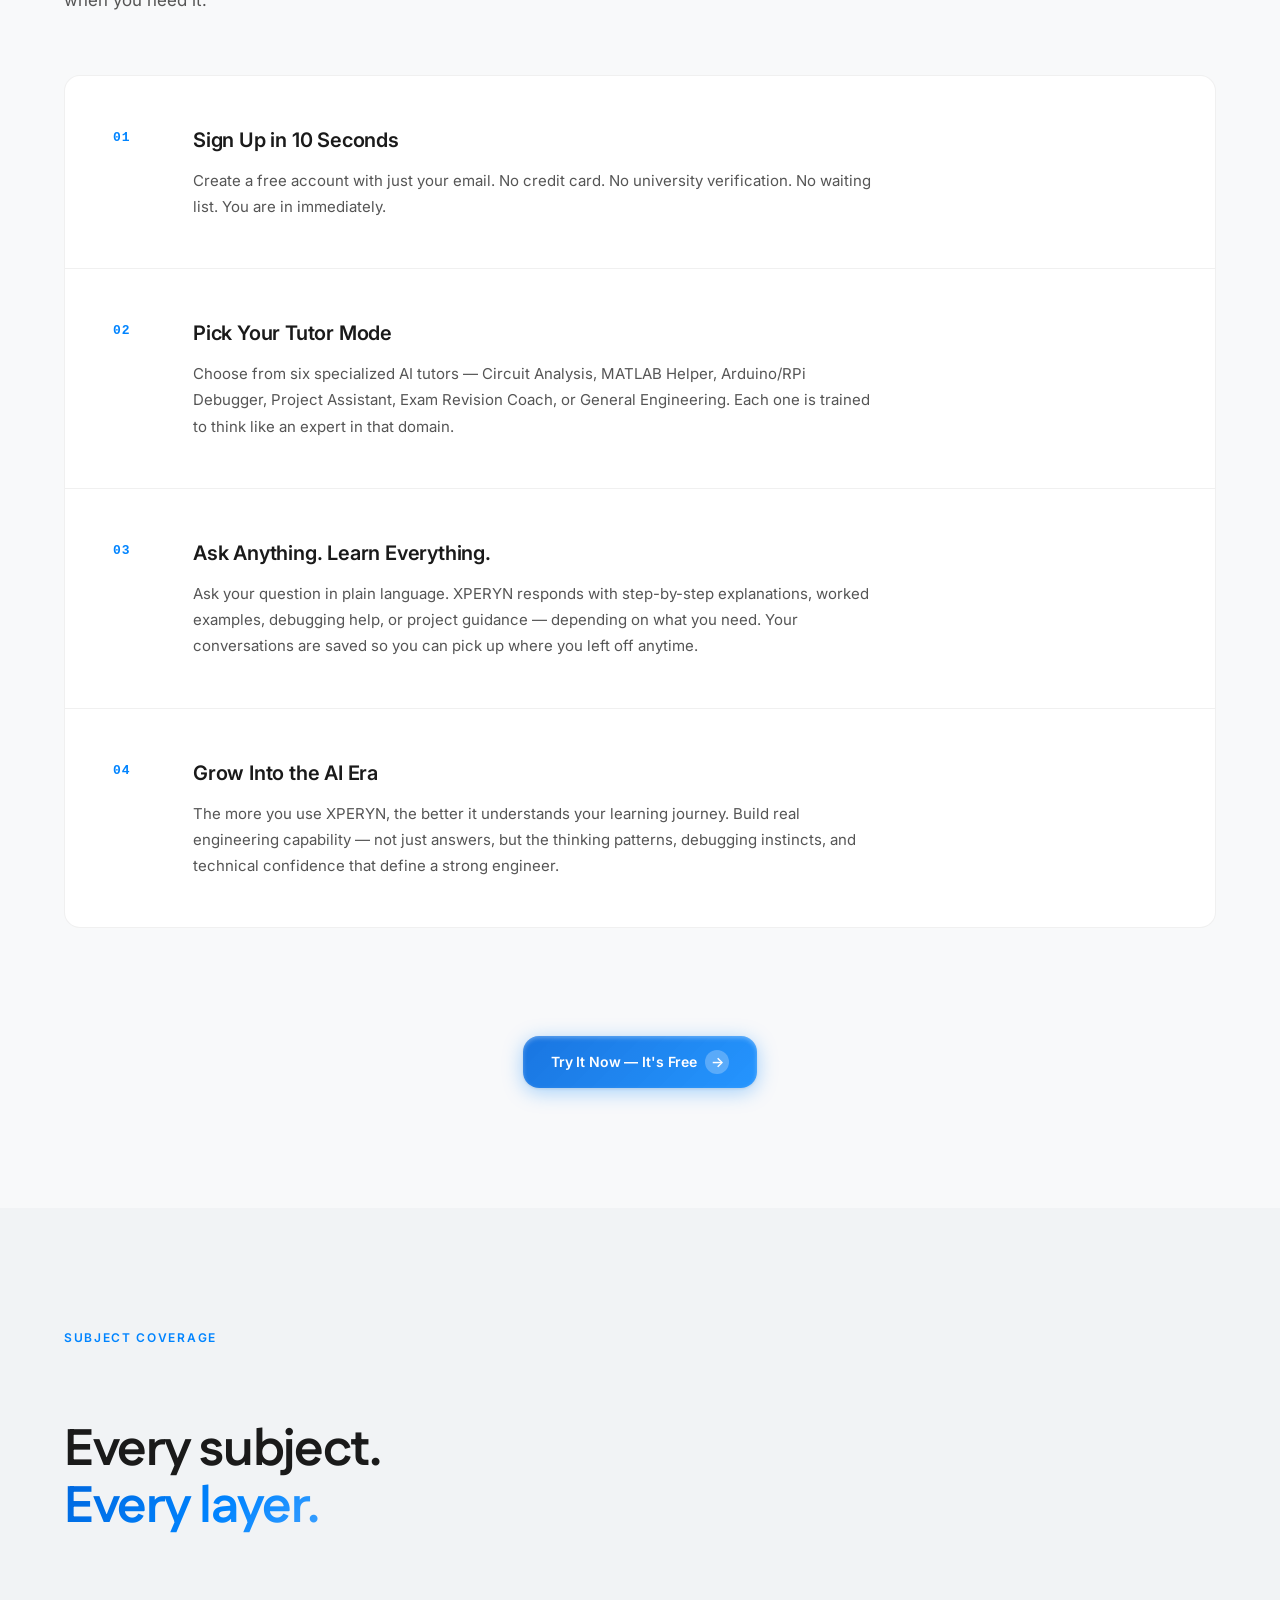
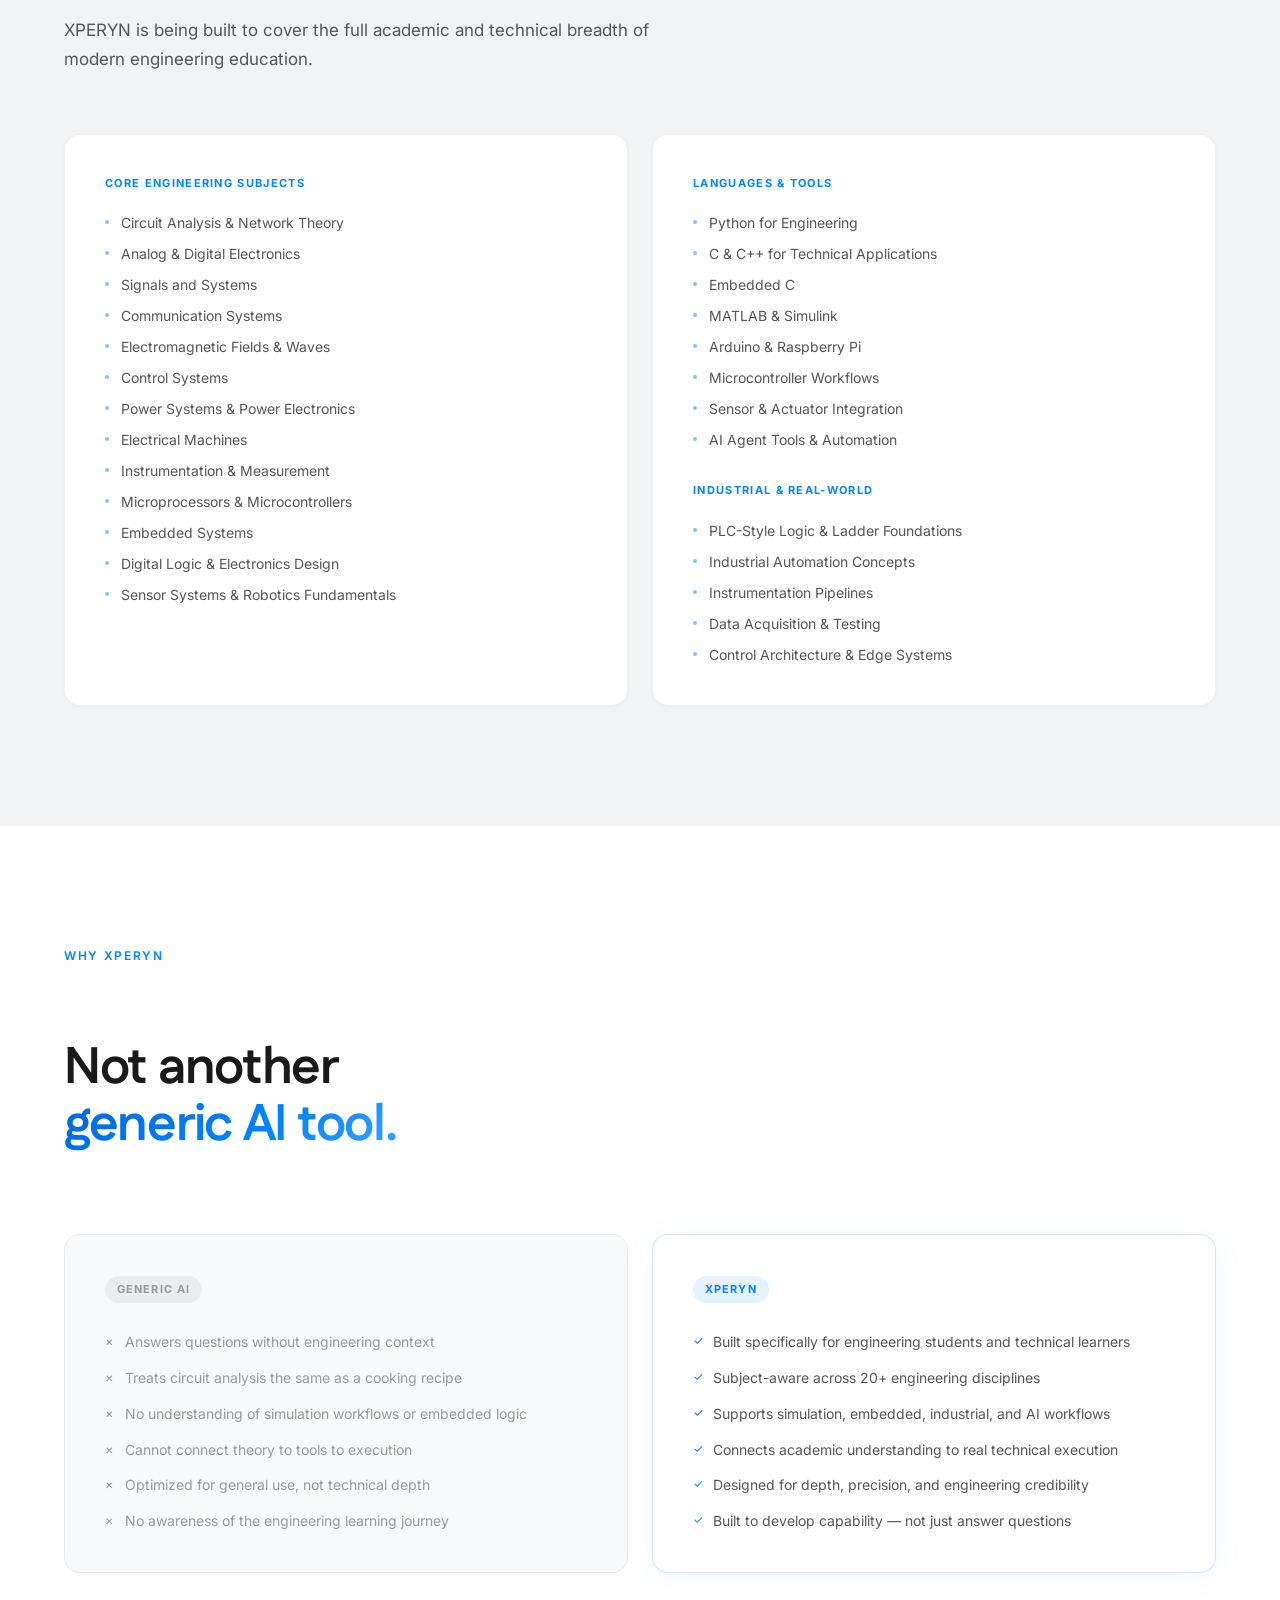
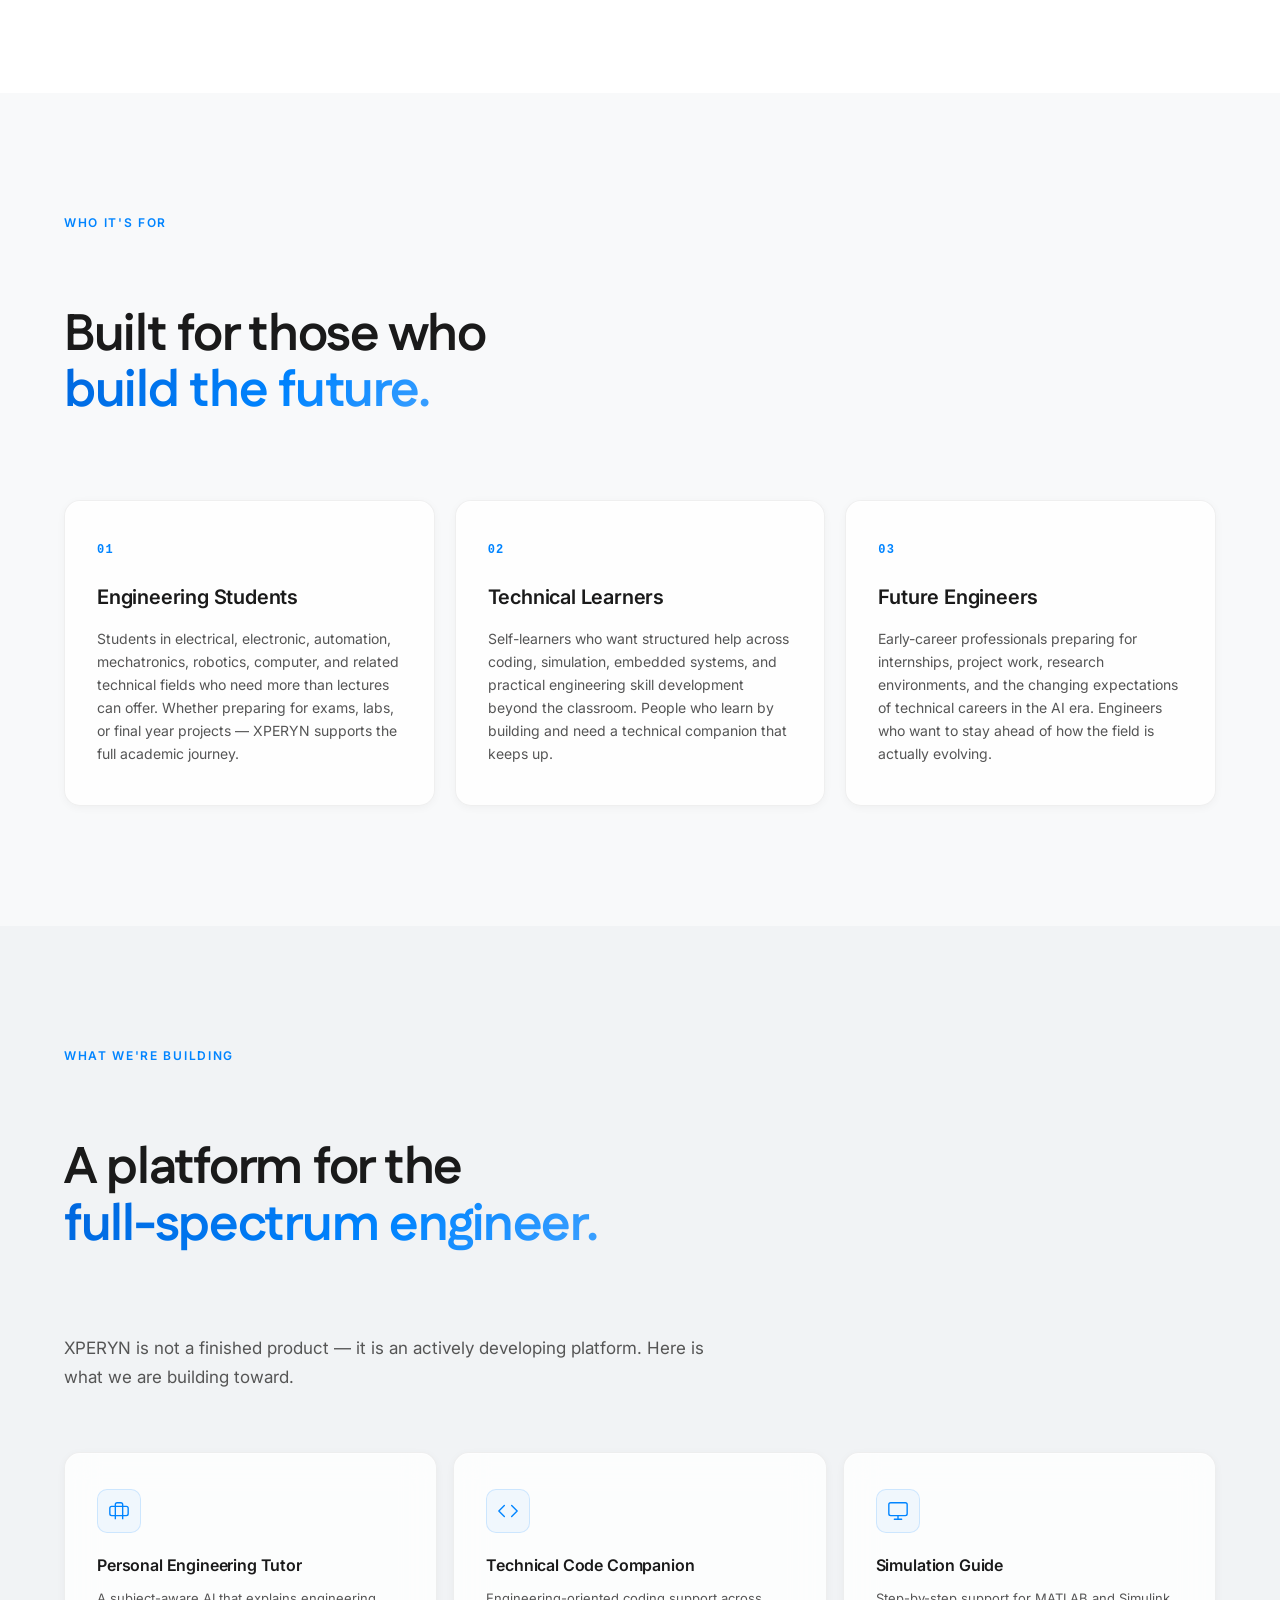
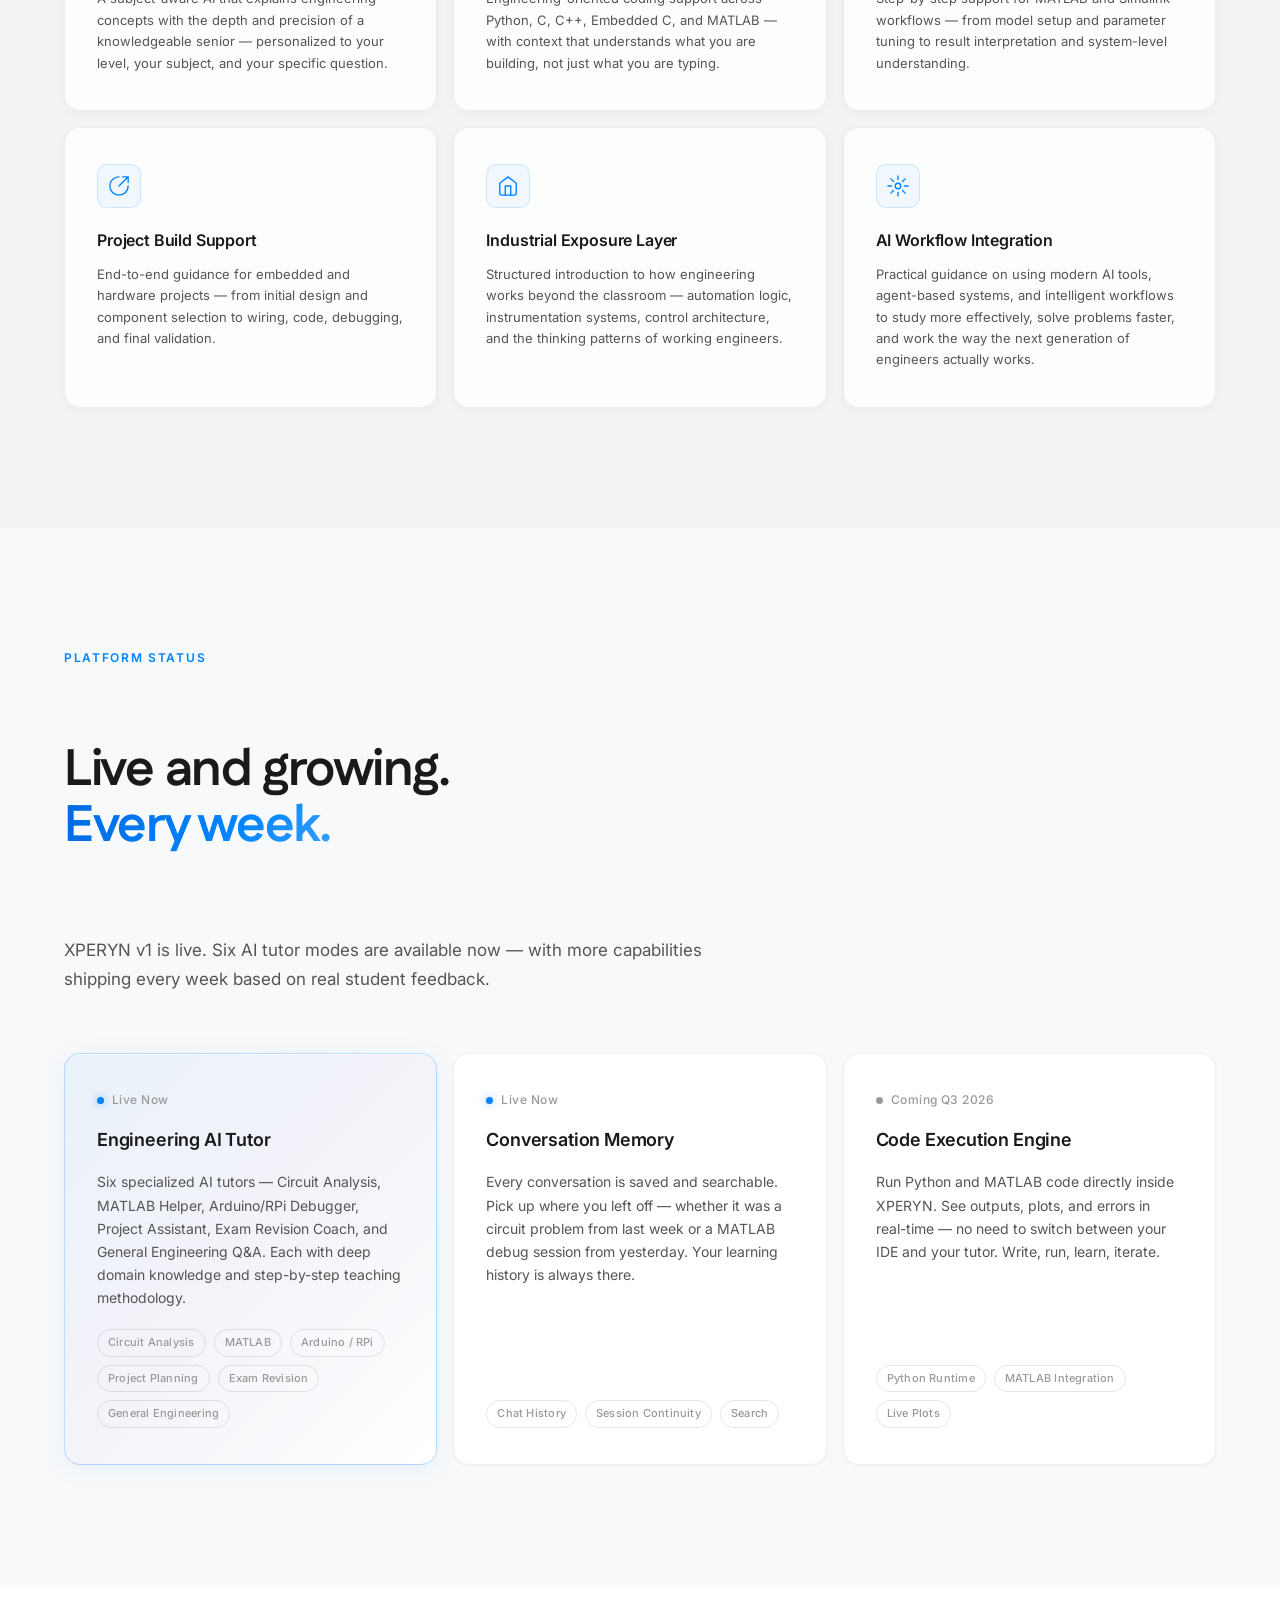
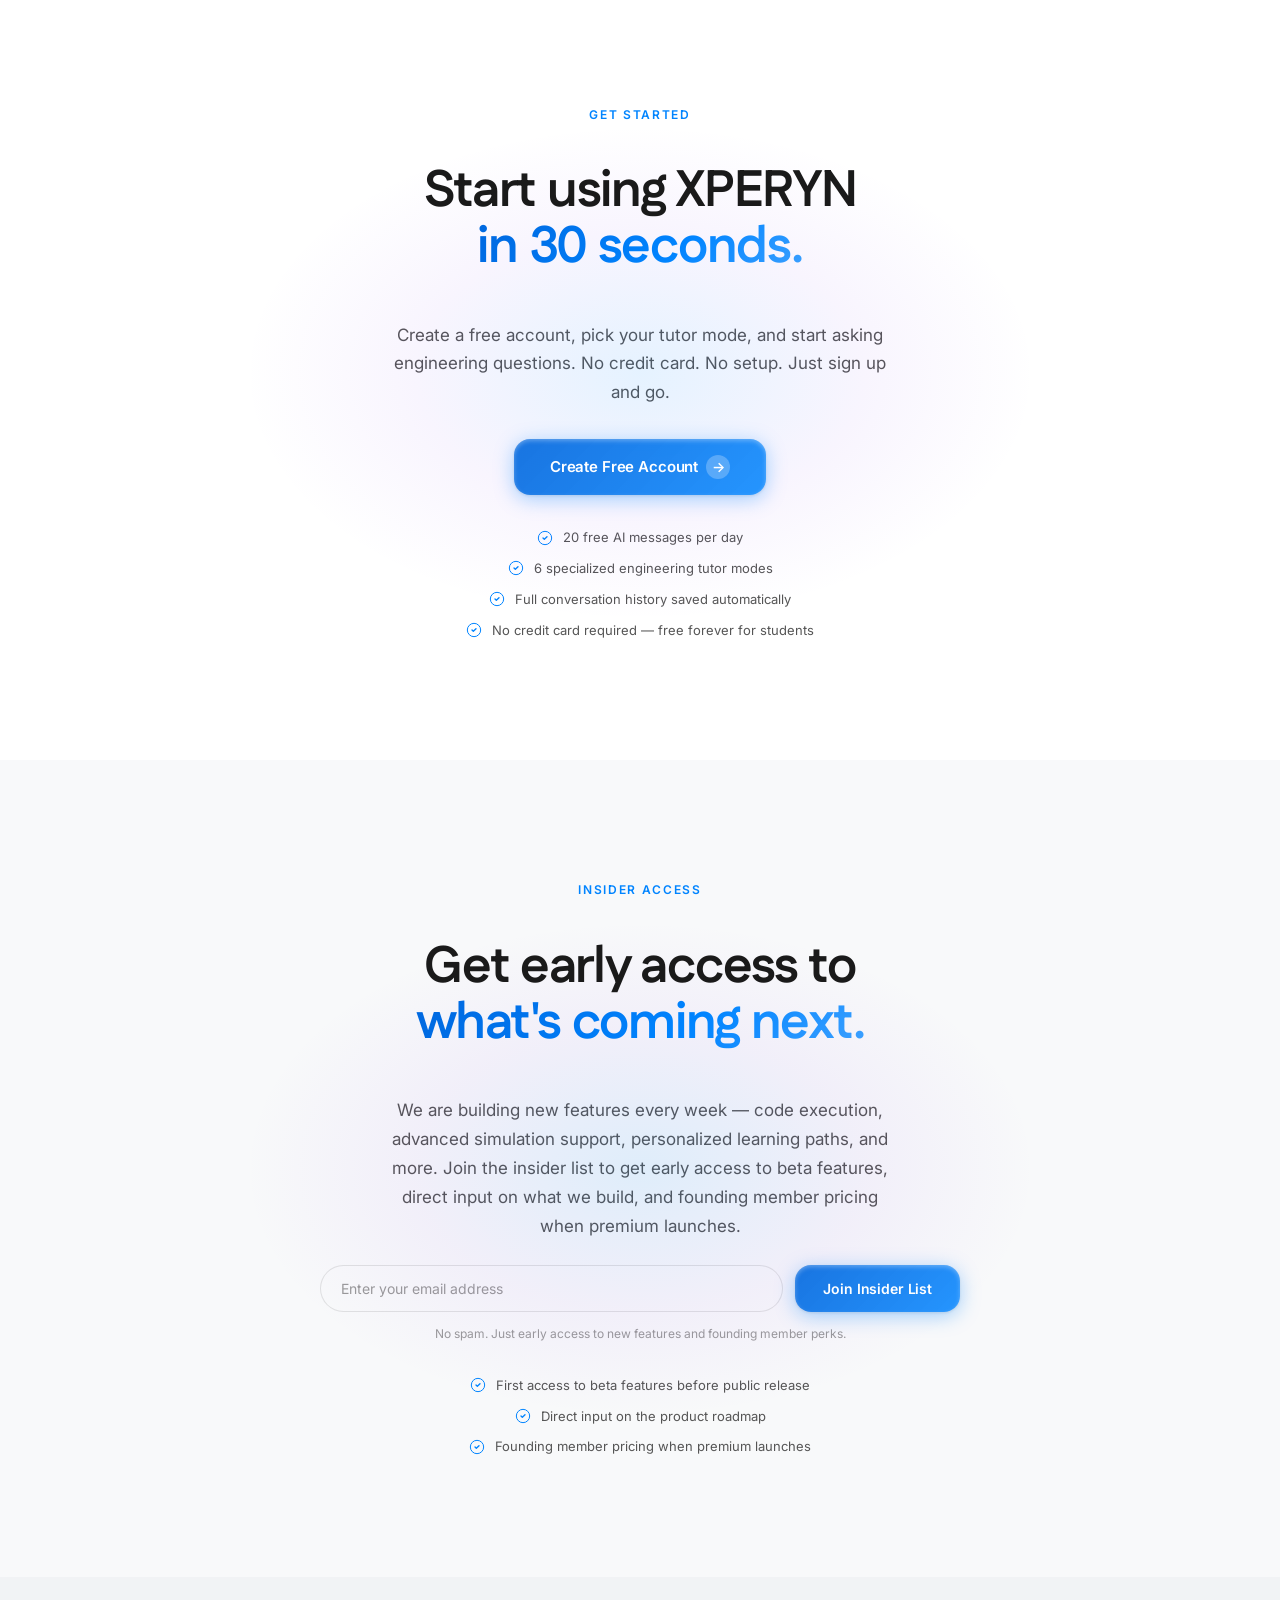
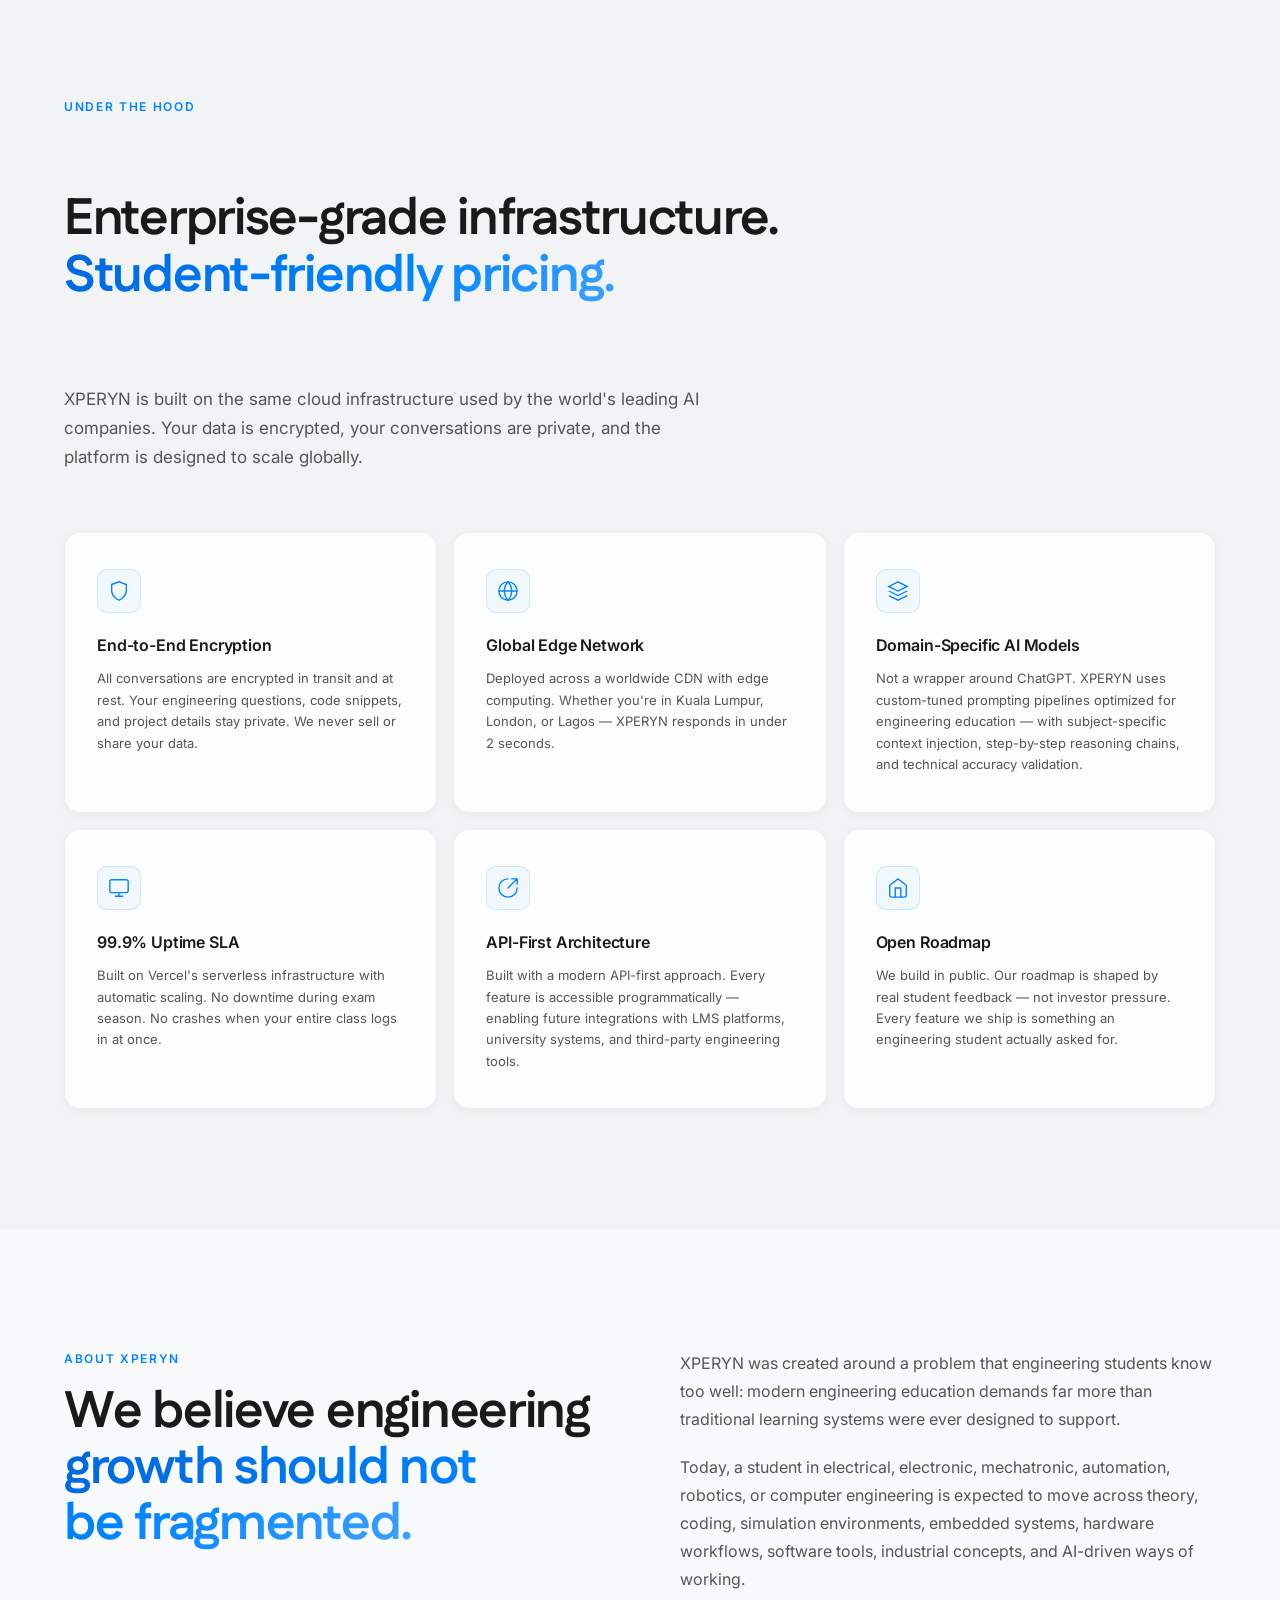
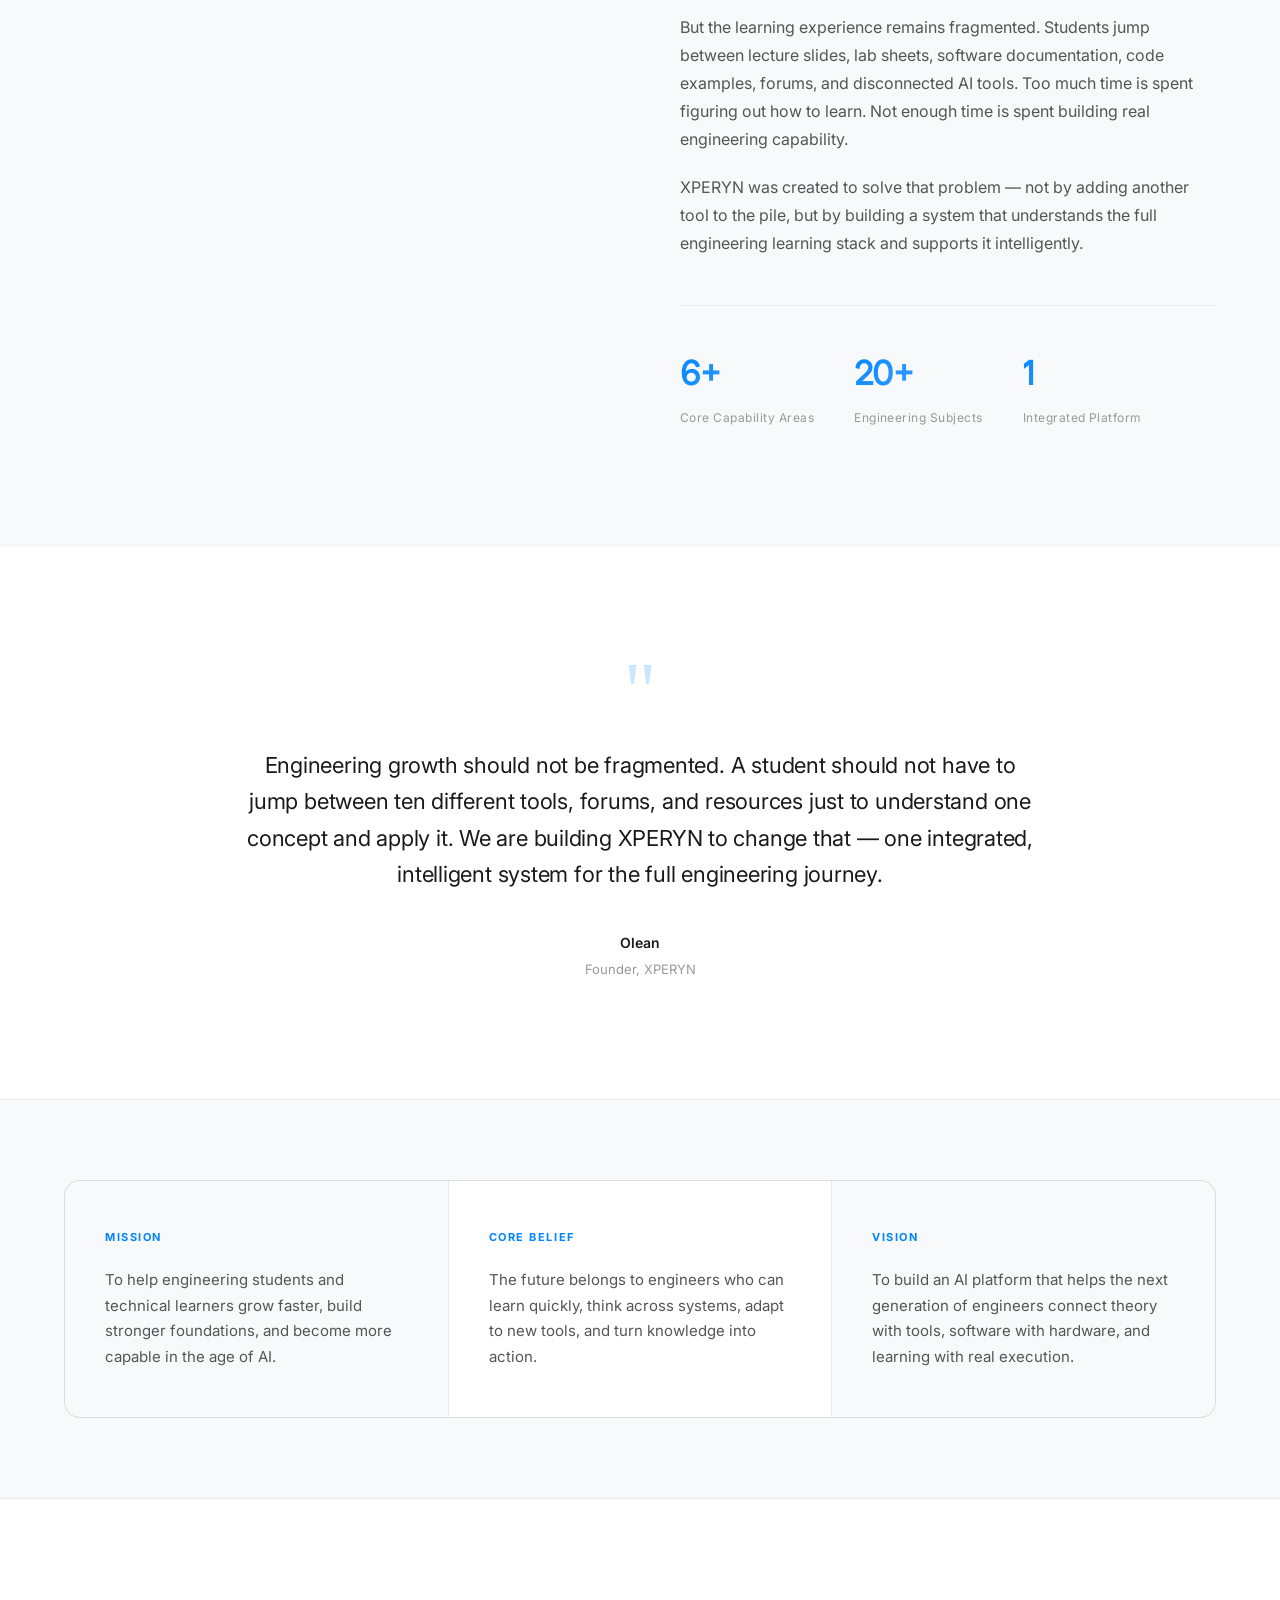
==== commit b636d979: "Add files via upload" ====
--- a/website/index.html
+++ b/website/index.html
@@ -254,37 +254,40 @@
   <section class="section-how">
     <div class="container">
       <div class="section-label">How It Works</div>
-      <h2 class="section-title">One system.<br /><span class="gradient-text">The full journey.</span></h2>
-      <p class="section-desc">XPERYN is designed to support engineers at every stage — from struggling with a concept to executing a full technical project.</p>
+      <h2 class="section-title">Three steps.<br /><span class="gradient-text">Zero friction.</span></h2>
+      <p class="section-desc">No downloads. No installations. No complicated setup. Just engineering help when you need it.</p>
       <div class="how-steps">
         <div class="how-step">
           <div class="how-step-num">01</div>
           <div class="how-step-content">
-            <h3>Understand the Foundation</h3>
-            <p>Start with subject-aware tutoring that explains engineering concepts the way a knowledgeable senior would — with context, depth, and technical precision. Not a textbook. Not a search result. A real explanation built around what you actually need to understand.</p>
+            <h3>Sign Up in 10 Seconds</h3>
+            <p>Create a free account with just your email. No credit card. No university verification. No waiting list. You are in immediately.</p>
           </div>
         </div>
         <div class="how-step">
           <div class="how-step-num">02</div>
           <div class="how-step-content">
-            <h3>Connect Theory to Tools</h3>
-            <p>Move from understanding to doing. Get guided support across the tools that engineers actually use — Python, MATLAB, Simulink, C, embedded platforms, and more. XPERYN bridges the gap between knowing a concept and being able to apply it technically.</p>
+            <h3>Pick Your Tutor Mode</h3>
+            <p>Choose from six specialized AI tutors — Circuit Analysis, MATLAB Helper, Arduino/RPi Debugger, Project Assistant, Exam Revision Coach, or General Engineering. Each one is trained to think like an expert in that domain.</p>
           </div>
         </div>
         <div class="how-step">
           <div class="how-step-num">03</div>
           <div class="how-step-content">
-            <h3>Build Real Projects</h3>
-            <p>Take on embedded builds, simulation projects, and technical implementations with a system that supports the full workflow — from planning and coding to debugging and validation. Build things that actually work, not just things that pass a lab sheet.</p>
+            <h3>Ask Anything. Learn Everything.</h3>
+            <p>Ask your question in plain language. XPERYN responds with step-by-step explanations, worked examples, debugging help, or project guidance — depending on what you need. Your conversations are saved so you can pick up where you left off anytime.</p>
           </div>
         </div>
         <div class="how-step">
           <div class="how-step-num">04</div>
           <div class="how-step-content">
             <h3>Grow Into the AI Era</h3>
-            <p>Develop the skills that define the next generation of engineers — not just technical knowledge, but the ability to learn fast, work with AI tools, think across systems, and turn knowledge into execution. XPERYN is built for where engineering is going, not just where it has been.</p>
-          </div>
-        </div>
+            <p>The more you use XPERYN, the better it understands your learning journey. Build real engineering capability — not just answers, but the thinking patterns, debugging instincts, and technical confidence that define a strong engineer.</p>
+          </div>
+        </div>
+      </div>
+      <div style="text-align:center;margin-top:48px">
+        <a href="https://app.xperyn.my/signup" class="btn-primary">Try It Now — It's Free <span class="btn-arrow">&#8594;</span></a>
       </div>
     </div>
   </section>
@@ -515,7 +518,7 @@
   </section>
 
   <!-- GET STARTED -->
-  <section id="early-access" class="section-early">
+  <section id="get-started" class="section-early">
     <div class="container">
       <div class="early-inner">
         <div class="early-glow"></div>
@@ -540,6 +543,98 @@
             <svg width="16" height="16" viewBox="0 0 24 24" fill="none"><path d="M9 12l2 2 4-4" stroke="currentColor" stroke-width="2" stroke-linecap="round" stroke-linejoin="round"/><circle cx="12" cy="12" r="10" stroke="currentColor" stroke-width="1.5"/></svg>
             <span>No credit card required — free forever for students</span>
           </div>
+        </div>
+      </div>
+    </div>
+  </section>
+
+  <!-- EARLY ACCESS / INSIDER -->
+  <section id="early-access" class="section-early" style="background:var(--bg-2)">
+    <div class="container">
+      <div class="early-inner">
+        <div class="early-glow"></div>
+        <div class="section-label">Insider Access</div>
+        <h2 class="section-title">Get early access to<br /><span class="gradient-text">what's coming next.</span></h2>
+        <p class="early-desc">We are building new features every week — code execution, advanced simulation support, personalized learning paths, and more. Join the insider list to get early access to beta features, direct input on what we build, and founding member pricing when premium launches.</p>
+        <form class="early-form" onsubmit="handleEarlyAccess(event)" action="https://formspree.io/f/xrerkrdl" method="POST">
+          <div class="early-form-row">
+            <input type="email" name="email" class="early-input" placeholder="Enter your email address" required />
+            <button type="submit" class="btn-primary">Join Insider List</button>
+          </div>
+          <p class="early-note">No spam. Just early access to new features and founding member perks.</p>
+        </form>
+        <div class="early-form-success" id="early-success" style="display:none">
+          <div class="success-icon">
+            <svg width="20" height="20" viewBox="0 0 24 24" fill="none"><path d="M9 12l2 2 4-4" stroke="currentColor" stroke-width="2" stroke-linecap="round" stroke-linejoin="round"/><circle cx="12" cy="12" r="10" stroke="currentColor" stroke-width="1.5"/></svg>
+          </div>
+          <p>You're on the insider list. We'll notify you first when new features drop.</p>
+        </div>
+        <div class="early-perks">
+          <div class="early-perk">
+            <svg width="16" height="16" viewBox="0 0 24 24" fill="none"><path d="M9 12l2 2 4-4" stroke="currentColor" stroke-width="2" stroke-linecap="round" stroke-linejoin="round"/><circle cx="12" cy="12" r="10" stroke="currentColor" stroke-width="1.5"/></svg>
+            <span>First access to beta features before public release</span>
+          </div>
+          <div class="early-perk">
+            <svg width="16" height="16" viewBox="0 0 24 24" fill="none"><path d="M9 12l2 2 4-4" stroke="currentColor" stroke-width="2" stroke-linecap="round" stroke-linejoin="round"/><circle cx="12" cy="12" r="10" stroke="currentColor" stroke-width="1.5"/></svg>
+            <span>Direct input on the product roadmap</span>
+          </div>
+          <div class="early-perk">
+            <svg width="16" height="16" viewBox="0 0 24 24" fill="none"><path d="M9 12l2 2 4-4" stroke="currentColor" stroke-width="2" stroke-linecap="round" stroke-linejoin="round"/><circle cx="12" cy="12" r="10" stroke="currentColor" stroke-width="1.5"/></svg>
+            <span>Founding member pricing when premium launches</span>
+          </div>
+        </div>
+      </div>
+    </div>
+  </section>
+
+  <!-- TECH & SECURITY -->
+  <section class="section-building">
+    <div class="container">
+      <div class="section-label">Under the Hood</div>
+      <h2 class="section-title">Enterprise-grade infrastructure.<br /><span class="gradient-text">Student-friendly pricing.</span></h2>
+      <p class="section-desc">XPERYN is built on the same cloud infrastructure used by the world's leading AI companies. Your data is encrypted, your conversations are private, and the platform is designed to scale globally.</p>
+      <div class="building-grid">
+        <div class="building-card">
+          <div class="building-icon">
+            <svg width="22" height="22" viewBox="0 0 24 24" fill="none"><path d="M12 22s8-4 8-10V5l-8-3-8 3v7c0 6 8 10 8 10z" stroke="currentColor" stroke-width="1.5"/></svg>
+          </div>
+          <h3>End-to-End Encryption</h3>
+          <p>All conversations are encrypted in transit and at rest. Your engineering questions, code snippets, and project details stay private. We never sell or share your data.</p>
+        </div>
+        <div class="building-card">
+          <div class="building-icon">
+            <svg width="22" height="22" viewBox="0 0 24 24" fill="none"><circle cx="12" cy="12" r="10" stroke="currentColor" stroke-width="1.5"/><path d="M2 12h20M12 2a15.3 15.3 0 0 1 4 10 15.3 15.3 0 0 1-4 10 15.3 15.3 0 0 1-4-10 15.3 15.3 0 0 1 4-10z" stroke="currentColor" stroke-width="1.5"/></svg>
+          </div>
+          <h3>Global Edge Network</h3>
+          <p>Deployed across a worldwide CDN with edge computing. Whether you're in Kuala Lumpur, London, or Lagos — XPERYN responds in under 2 seconds.</p>
+        </div>
+        <div class="building-card">
+          <div class="building-icon">
+            <svg width="22" height="22" viewBox="0 0 24 24" fill="none"><path d="M12 2L2 7l10 5 10-5-10-5zM2 17l10 5 10-5M2 12l10 5 10-5" stroke="currentColor" stroke-width="1.5"/></svg>
+          </div>
+          <h3>Domain-Specific AI Models</h3>
+          <p>Not a wrapper around ChatGPT. XPERYN uses custom-tuned prompting pipelines optimized for engineering education — with subject-specific context injection, step-by-step reasoning chains, and technical accuracy validation.</p>
+        </div>
+        <div class="building-card">
+          <div class="building-icon">
+            <svg width="22" height="22" viewBox="0 0 24 24" fill="none"><rect x="2" y="3" width="20" height="14" rx="2" stroke="currentColor" stroke-width="1.5"/><path d="M8 21h8M12 17v4" stroke="currentColor" stroke-width="1.5" stroke-linecap="round"/></svg>
+          </div>
+          <h3>99.9% Uptime SLA</h3>
+          <p>Built on Vercel's serverless infrastructure with automatic scaling. No downtime during exam season. No crashes when your entire class logs in at once.</p>
+        </div>
+        <div class="building-card">
+          <div class="building-icon">
+            <svg width="22" height="22" viewBox="0 0 24 24" fill="none"><path d="M12 2a10 10 0 1 0 10 10" stroke="currentColor" stroke-width="1.5" stroke-linecap="round"/><path d="M22 2L12 12M22 2h-6M22 2v6" stroke="currentColor" stroke-width="1.5" stroke-linecap="round" stroke-linejoin="round"/></svg>
+          </div>
+          <h3>API-First Architecture</h3>
+          <p>Built with a modern API-first approach. Every feature is accessible programmatically — enabling future integrations with LMS platforms, university systems, and third-party engineering tools.</p>
+        </div>
+        <div class="building-card">
+          <div class="building-icon">
+            <svg width="22" height="22" viewBox="0 0 24 24" fill="none"><path d="M3 9l9-7 9 7v11a2 2 0 0 1-2 2H5a2 2 0 0 1-2-2z" stroke="currentColor" stroke-width="1.5"/><polyline points="9 22 9 12 15 12 15 22" stroke="currentColor" stroke-width="1.5"/></svg>
+          </div>
+          <h3>Open Roadmap</h3>
+          <p>We build in public. Our roadmap is shaped by real student feedback — not investor pressure. Every feature we ship is something an engineering student actually asked for.</p>
         </div>
       </div>
     </div>
@@ -890,6 +985,7 @@
             <a href="#capabilities">Capabilities</a>
             <a href="#who">Who It's For</a>
             <a href="https://app.xperyn.my">Launch App</a>
+            <a href="#early-access">Insider Access</a>
           </div>
           <div class="footer-col">
             <div class="footer-col-title">Company</div>
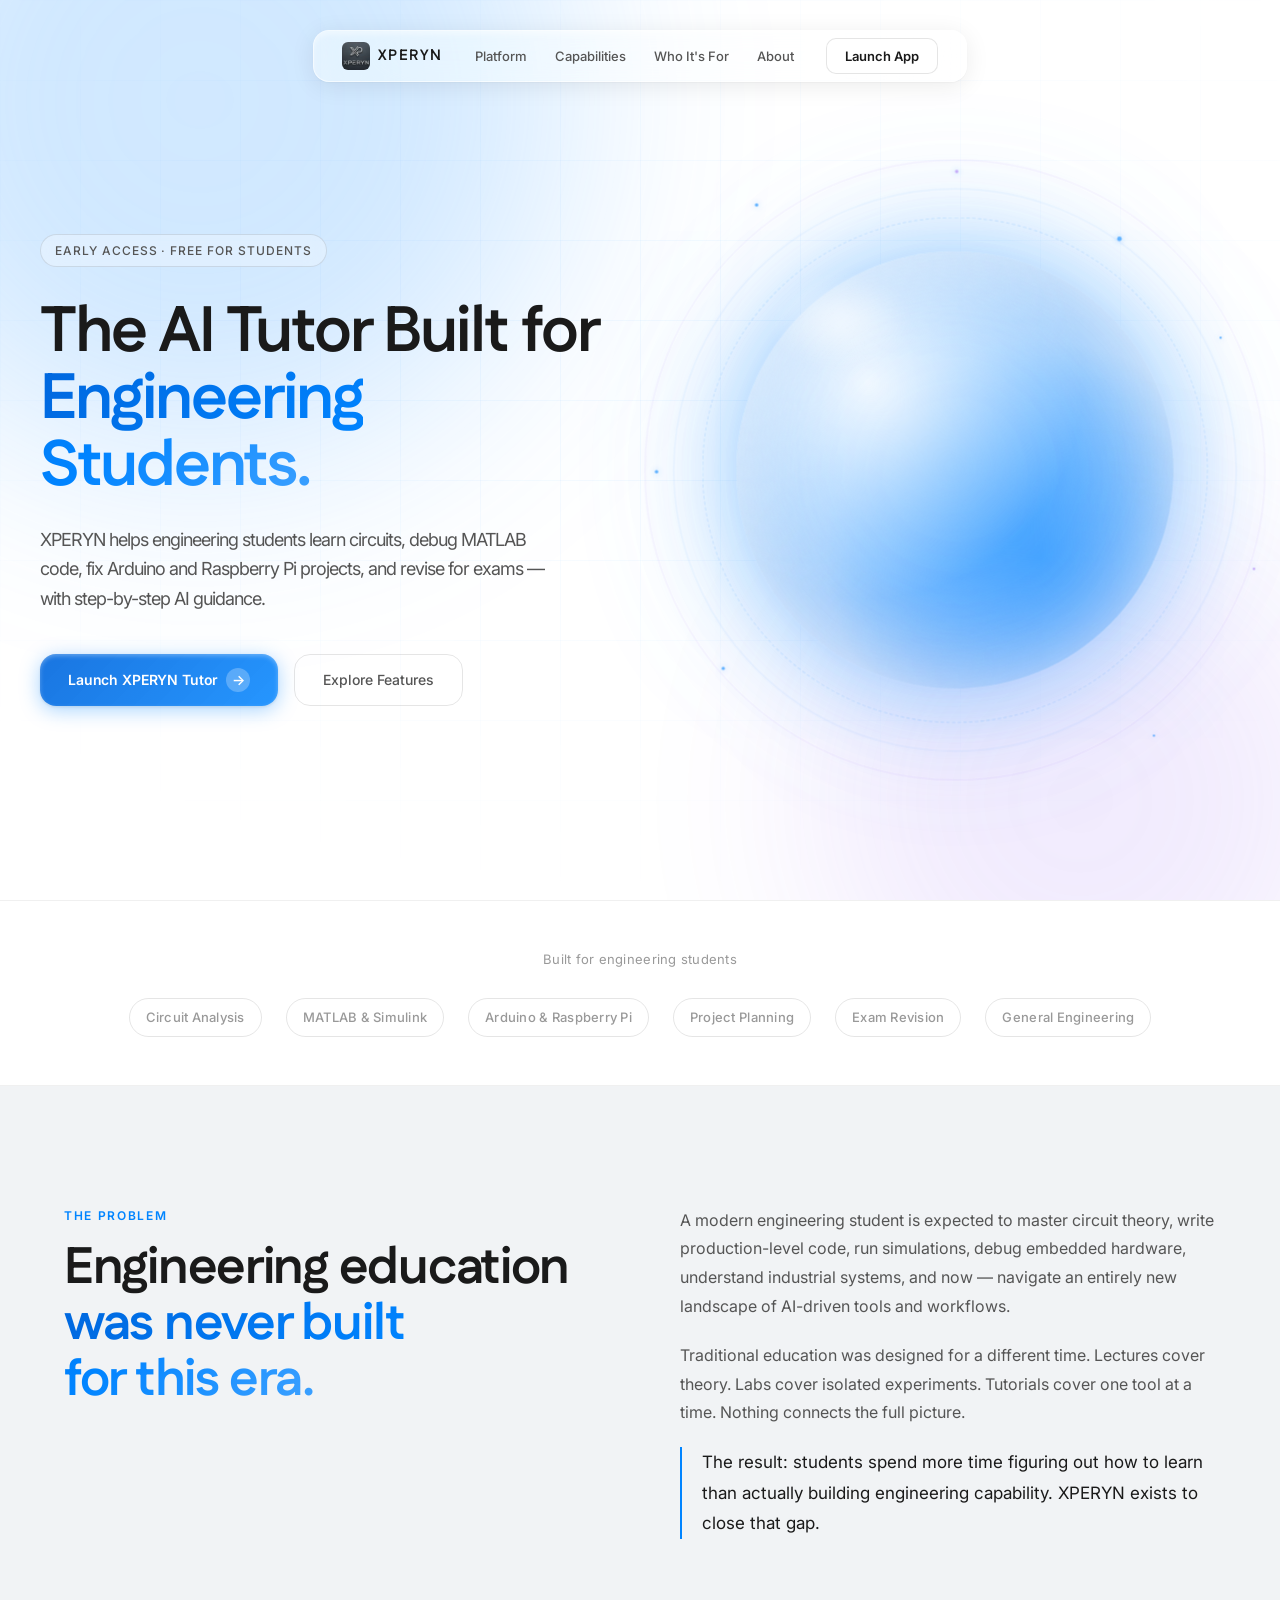
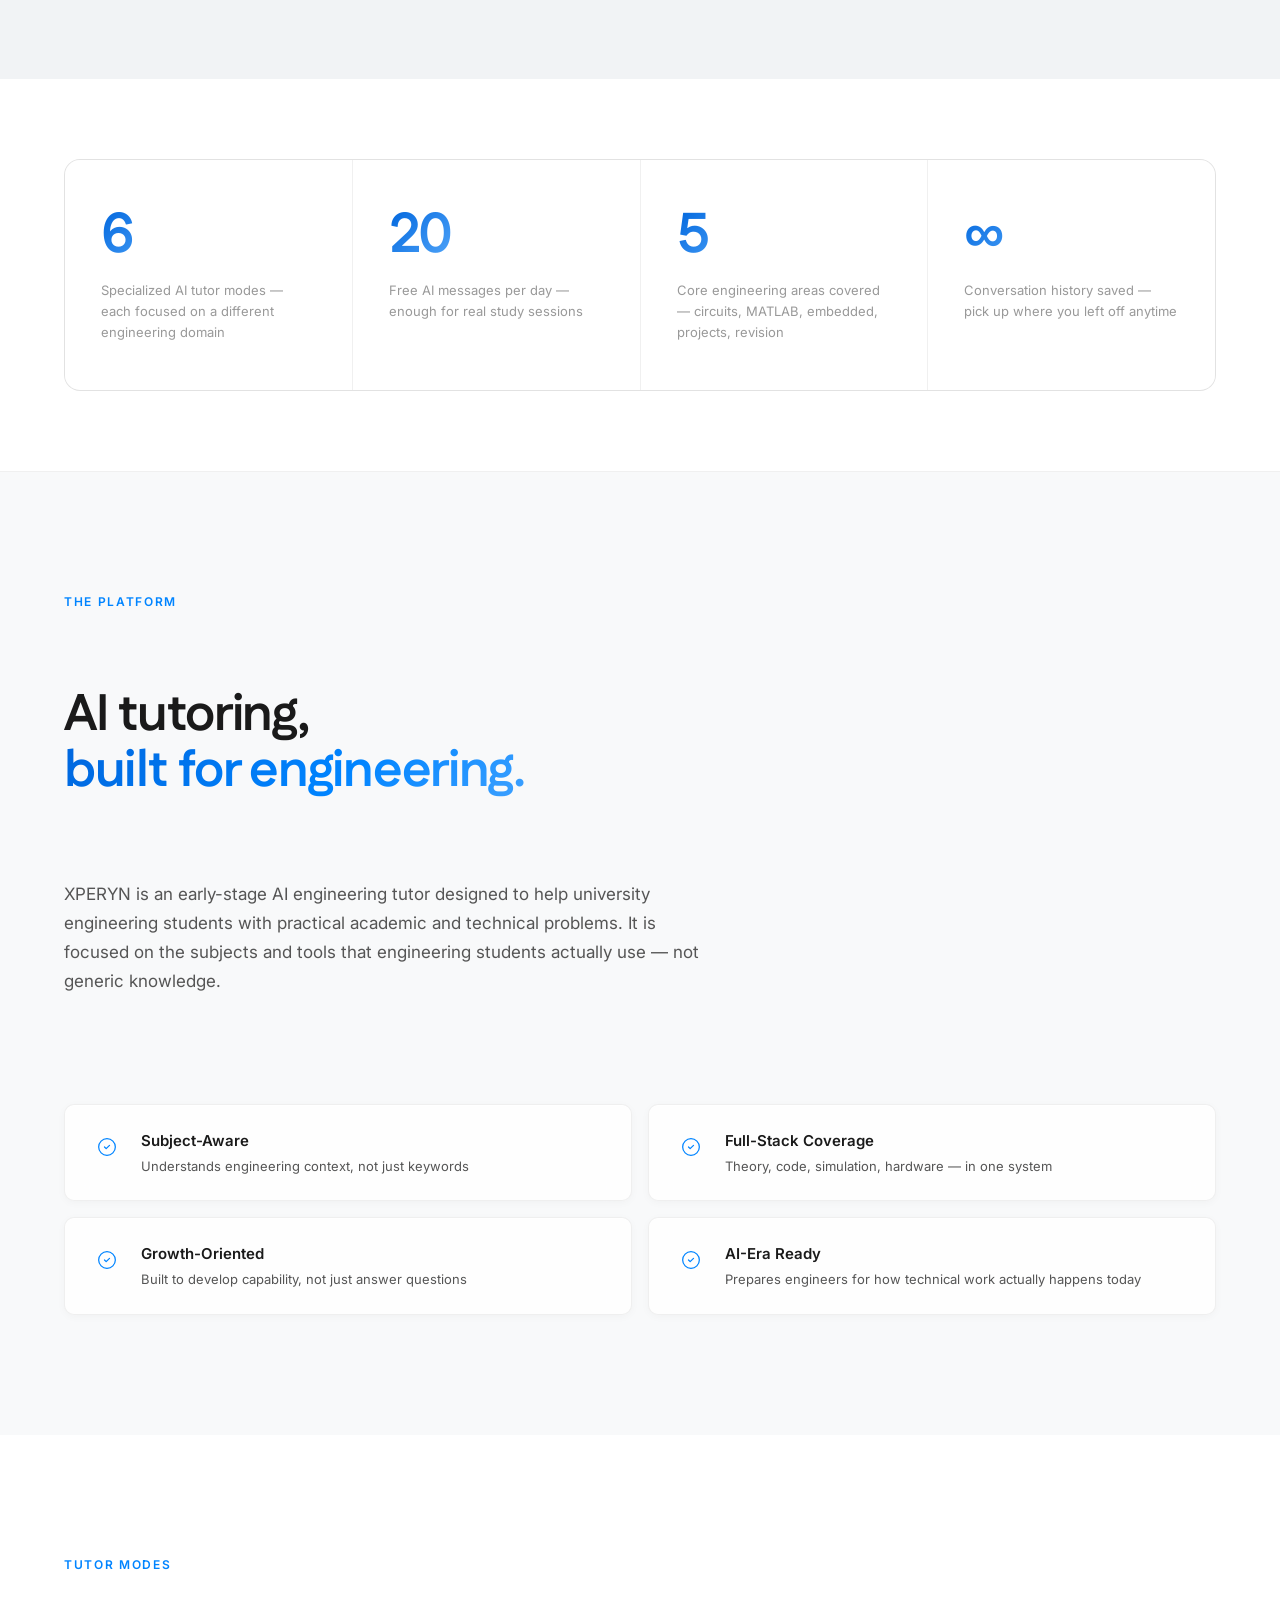
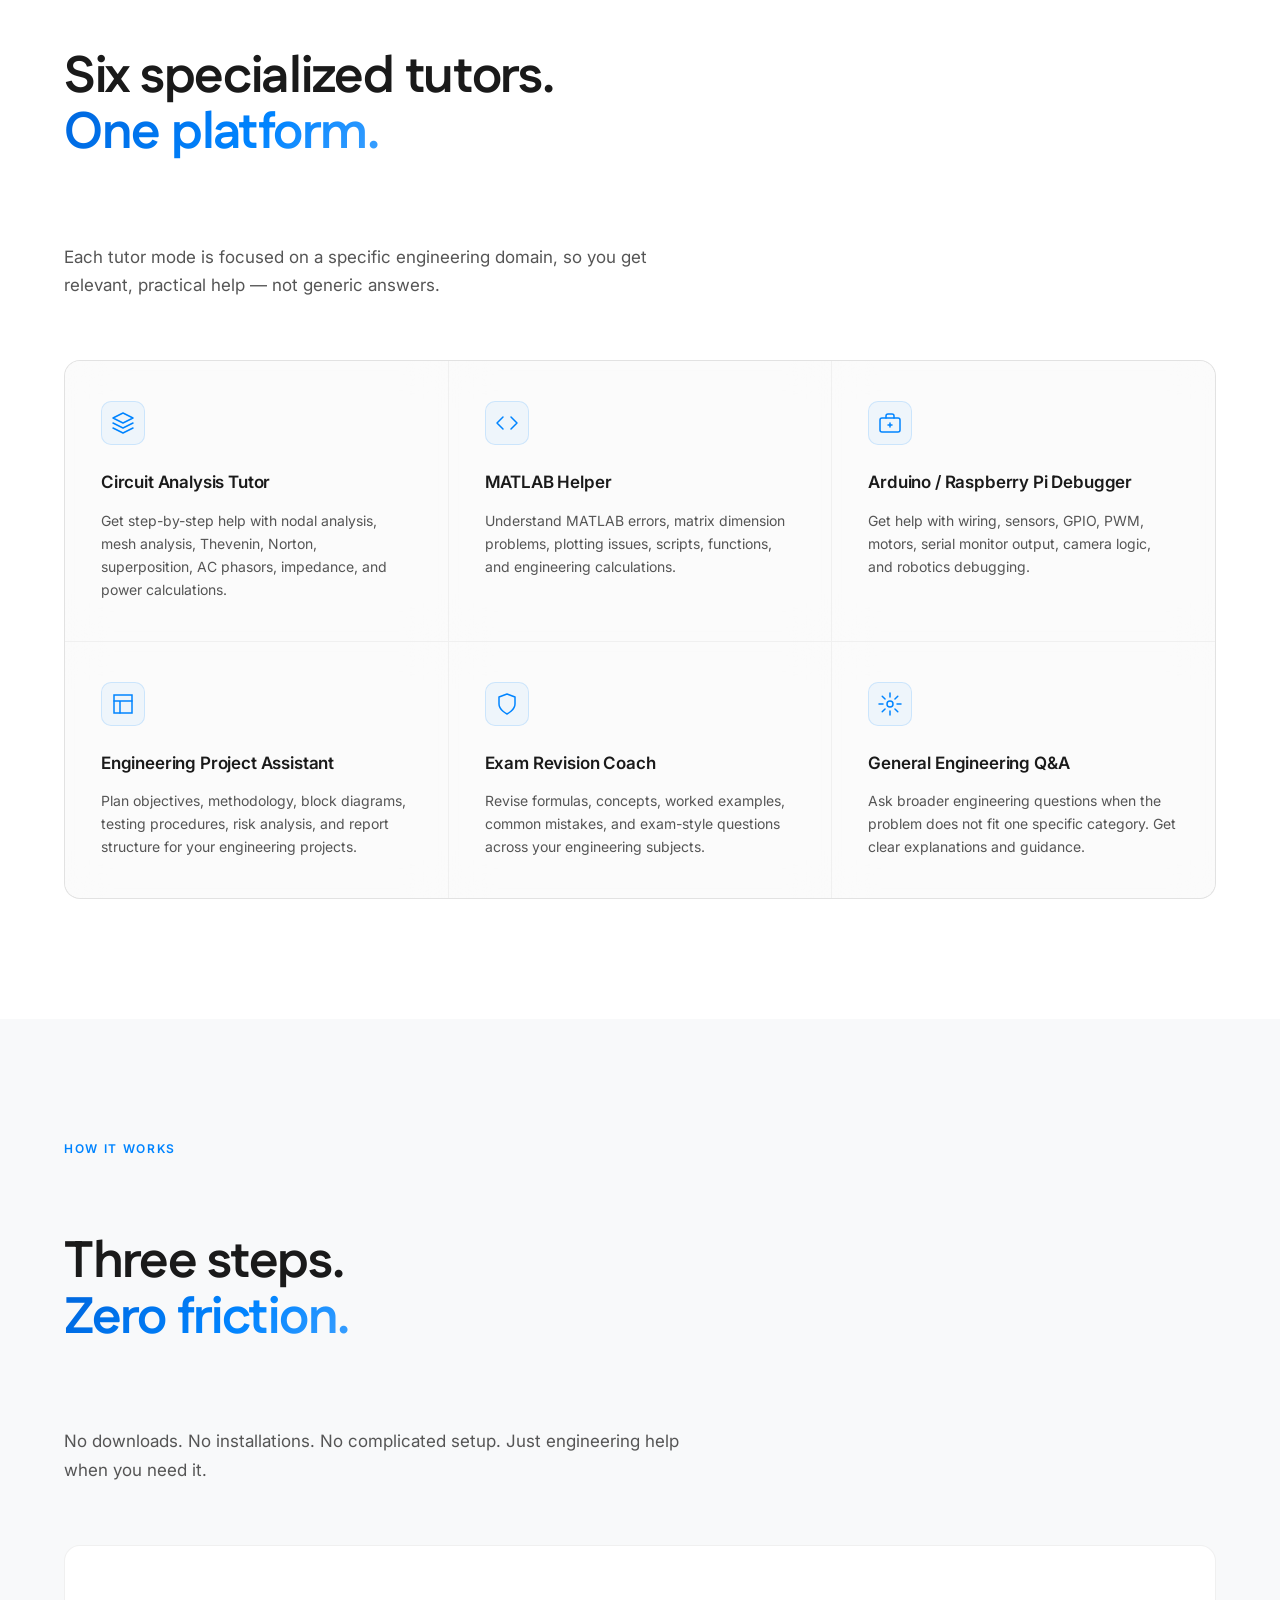
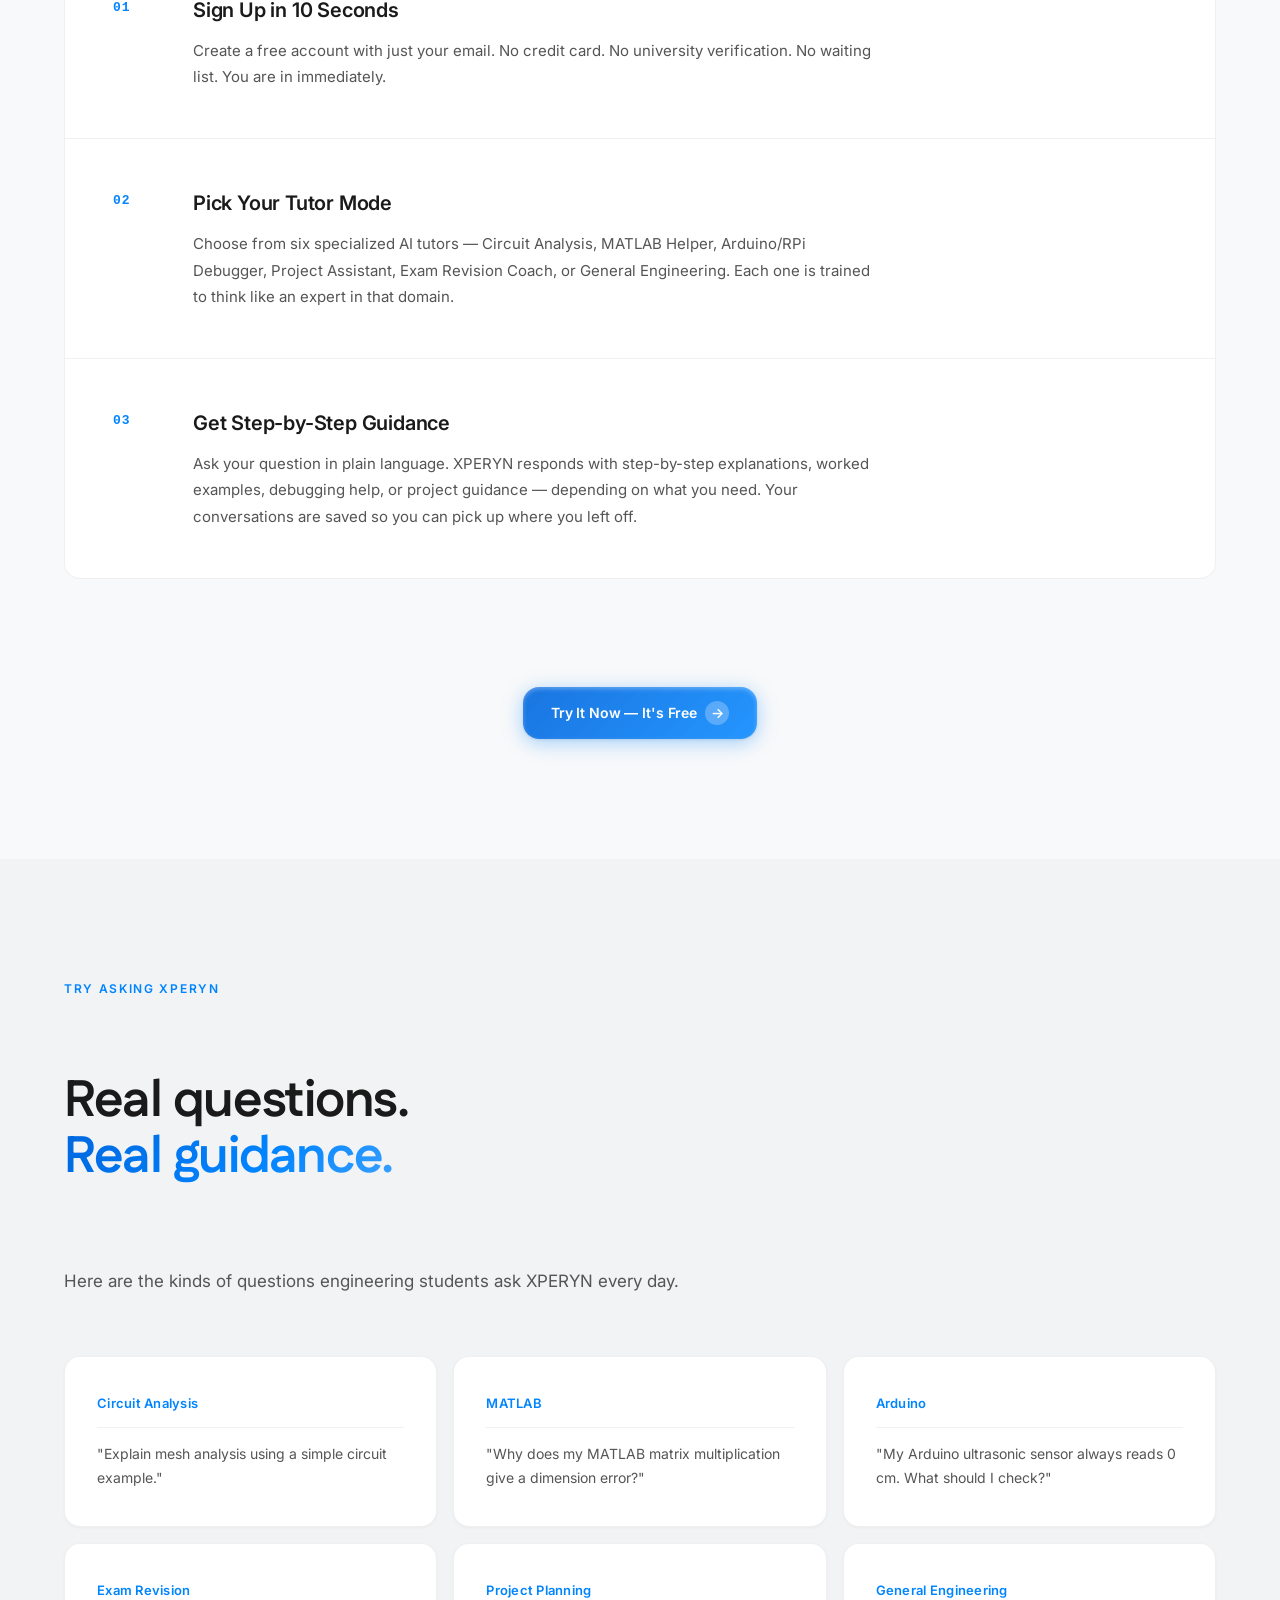
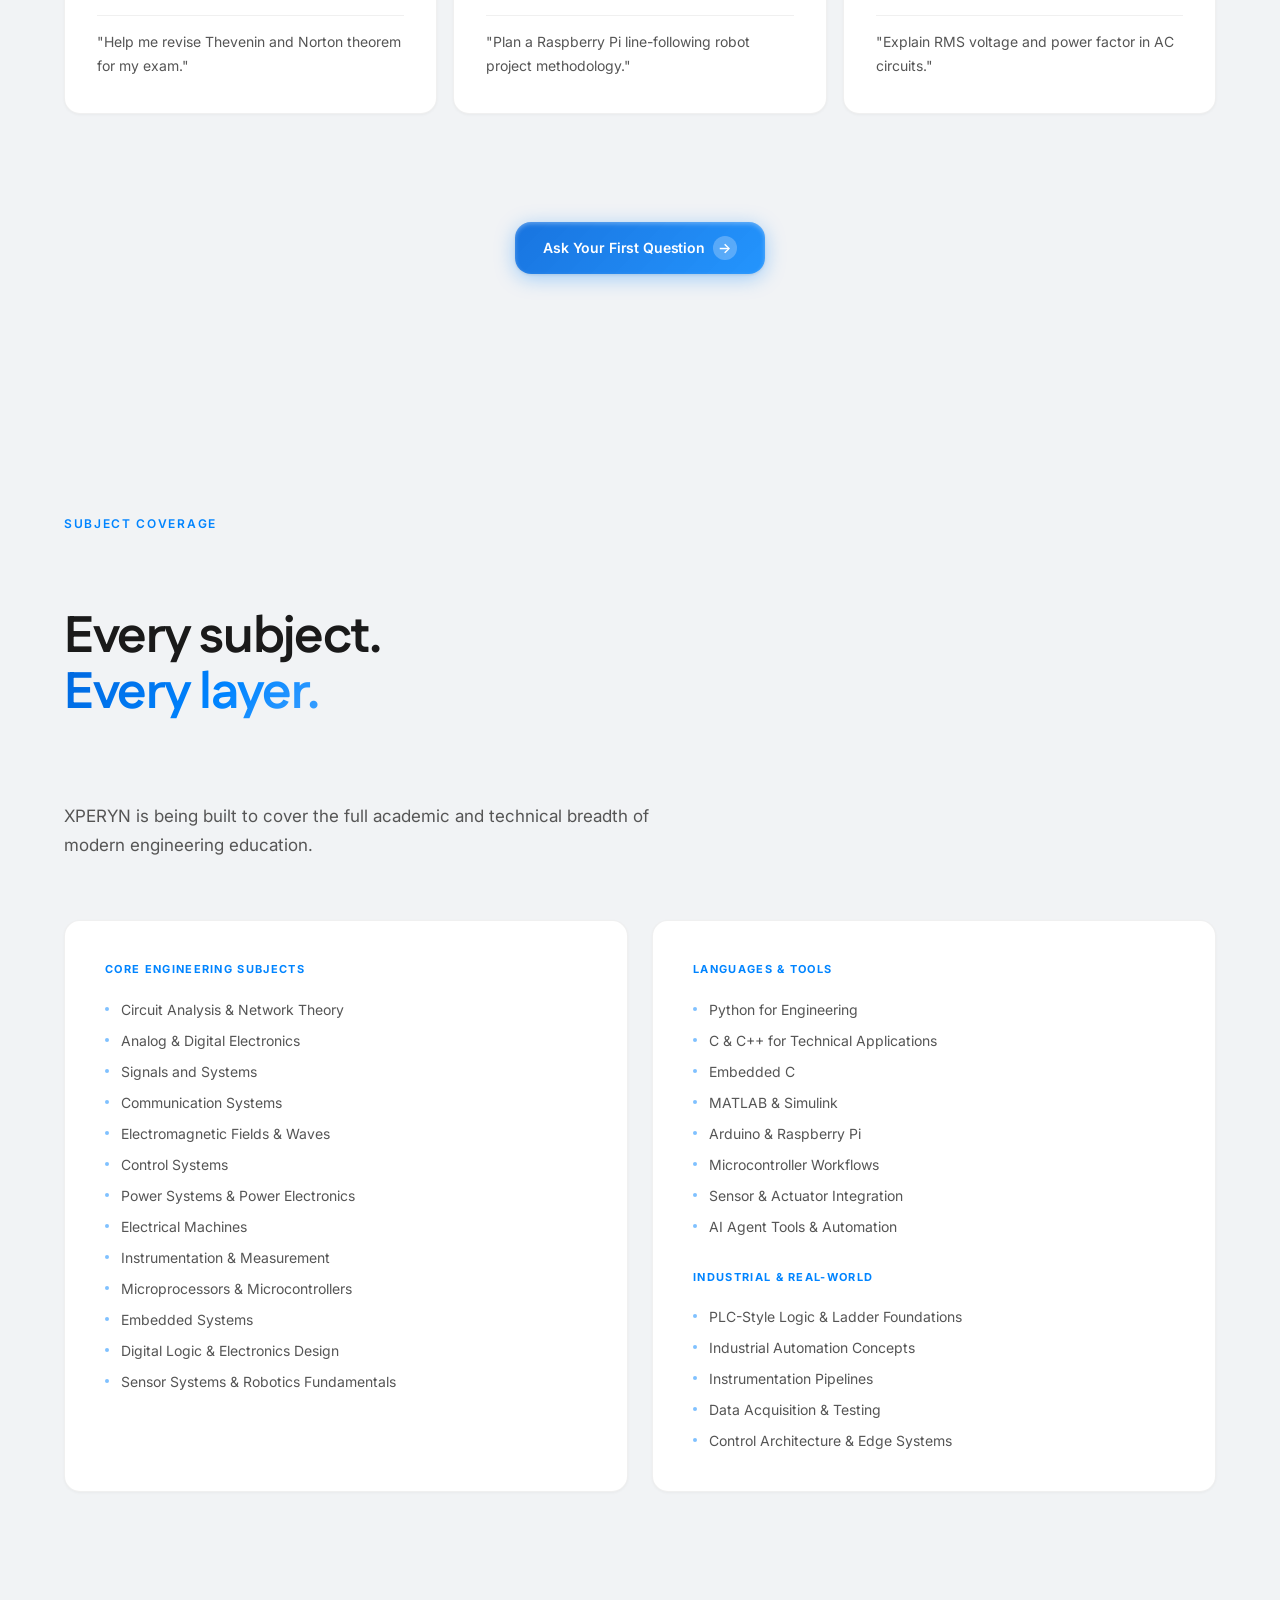
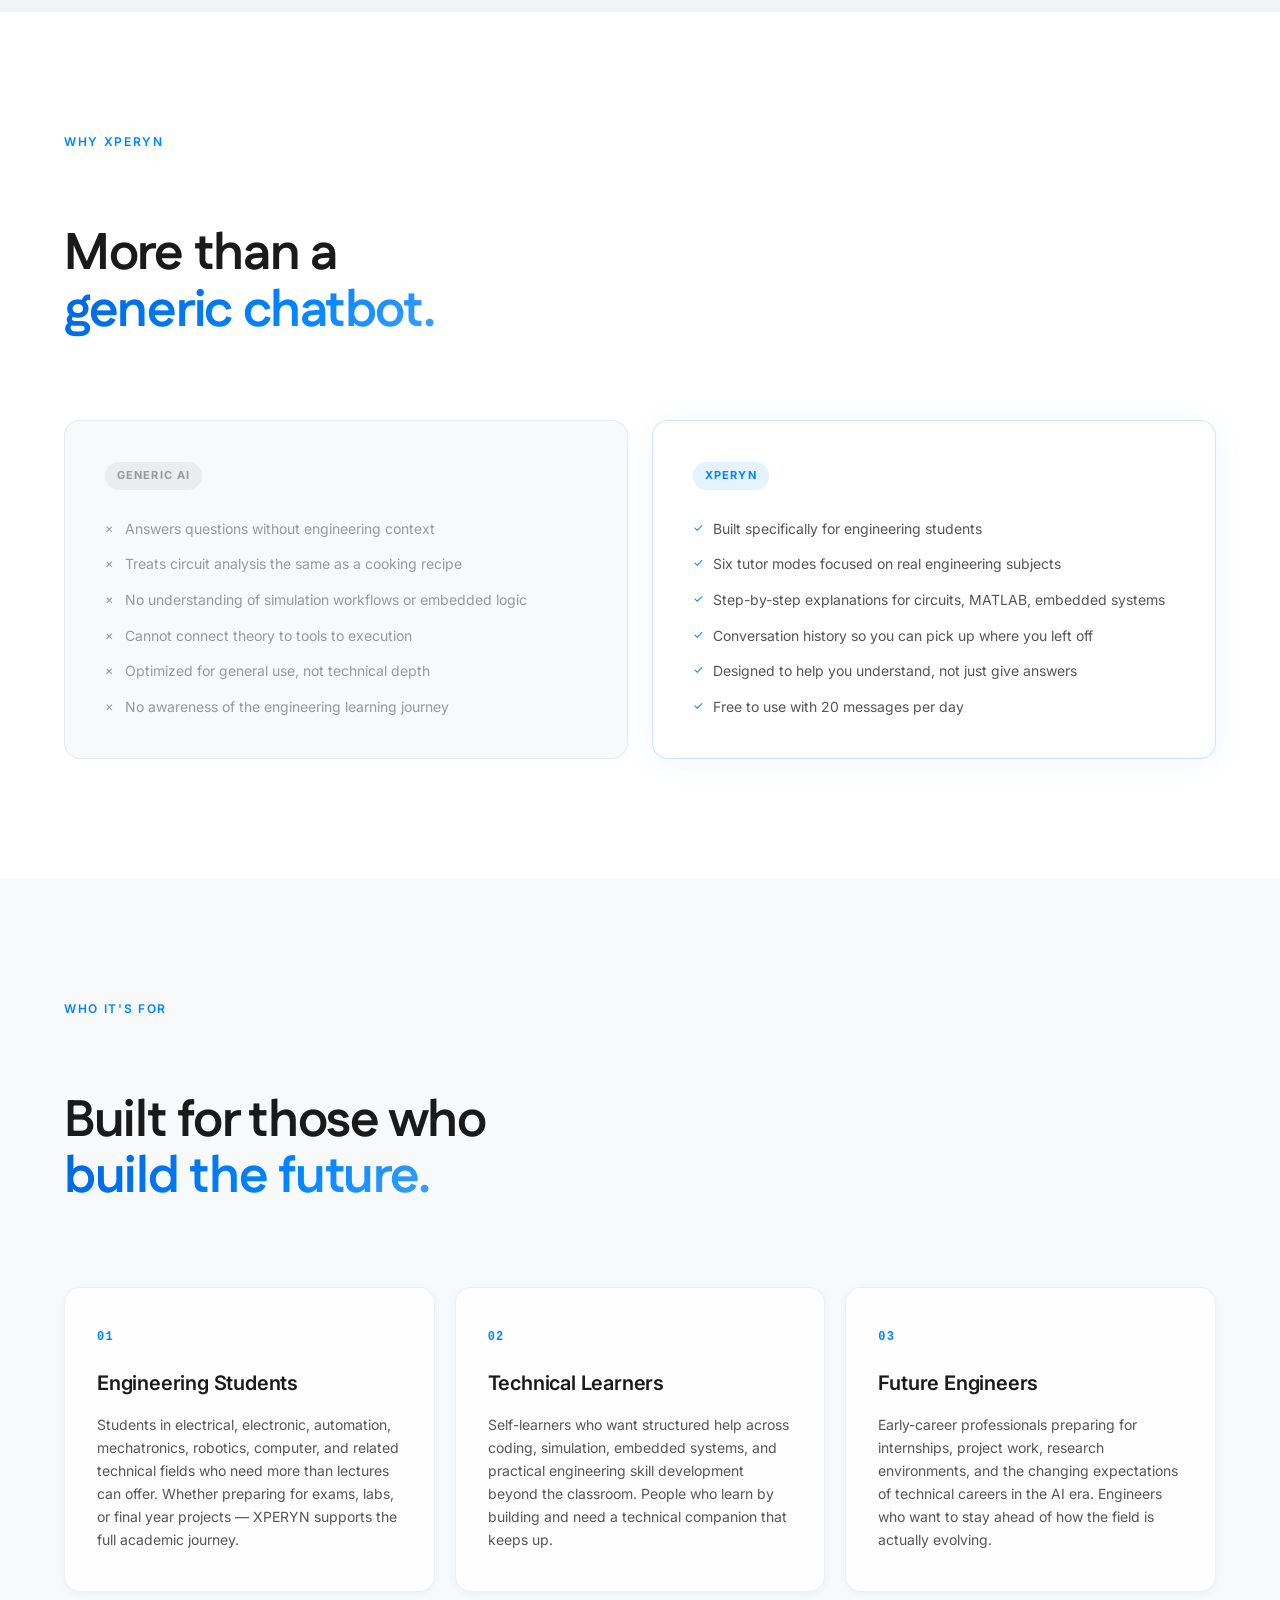
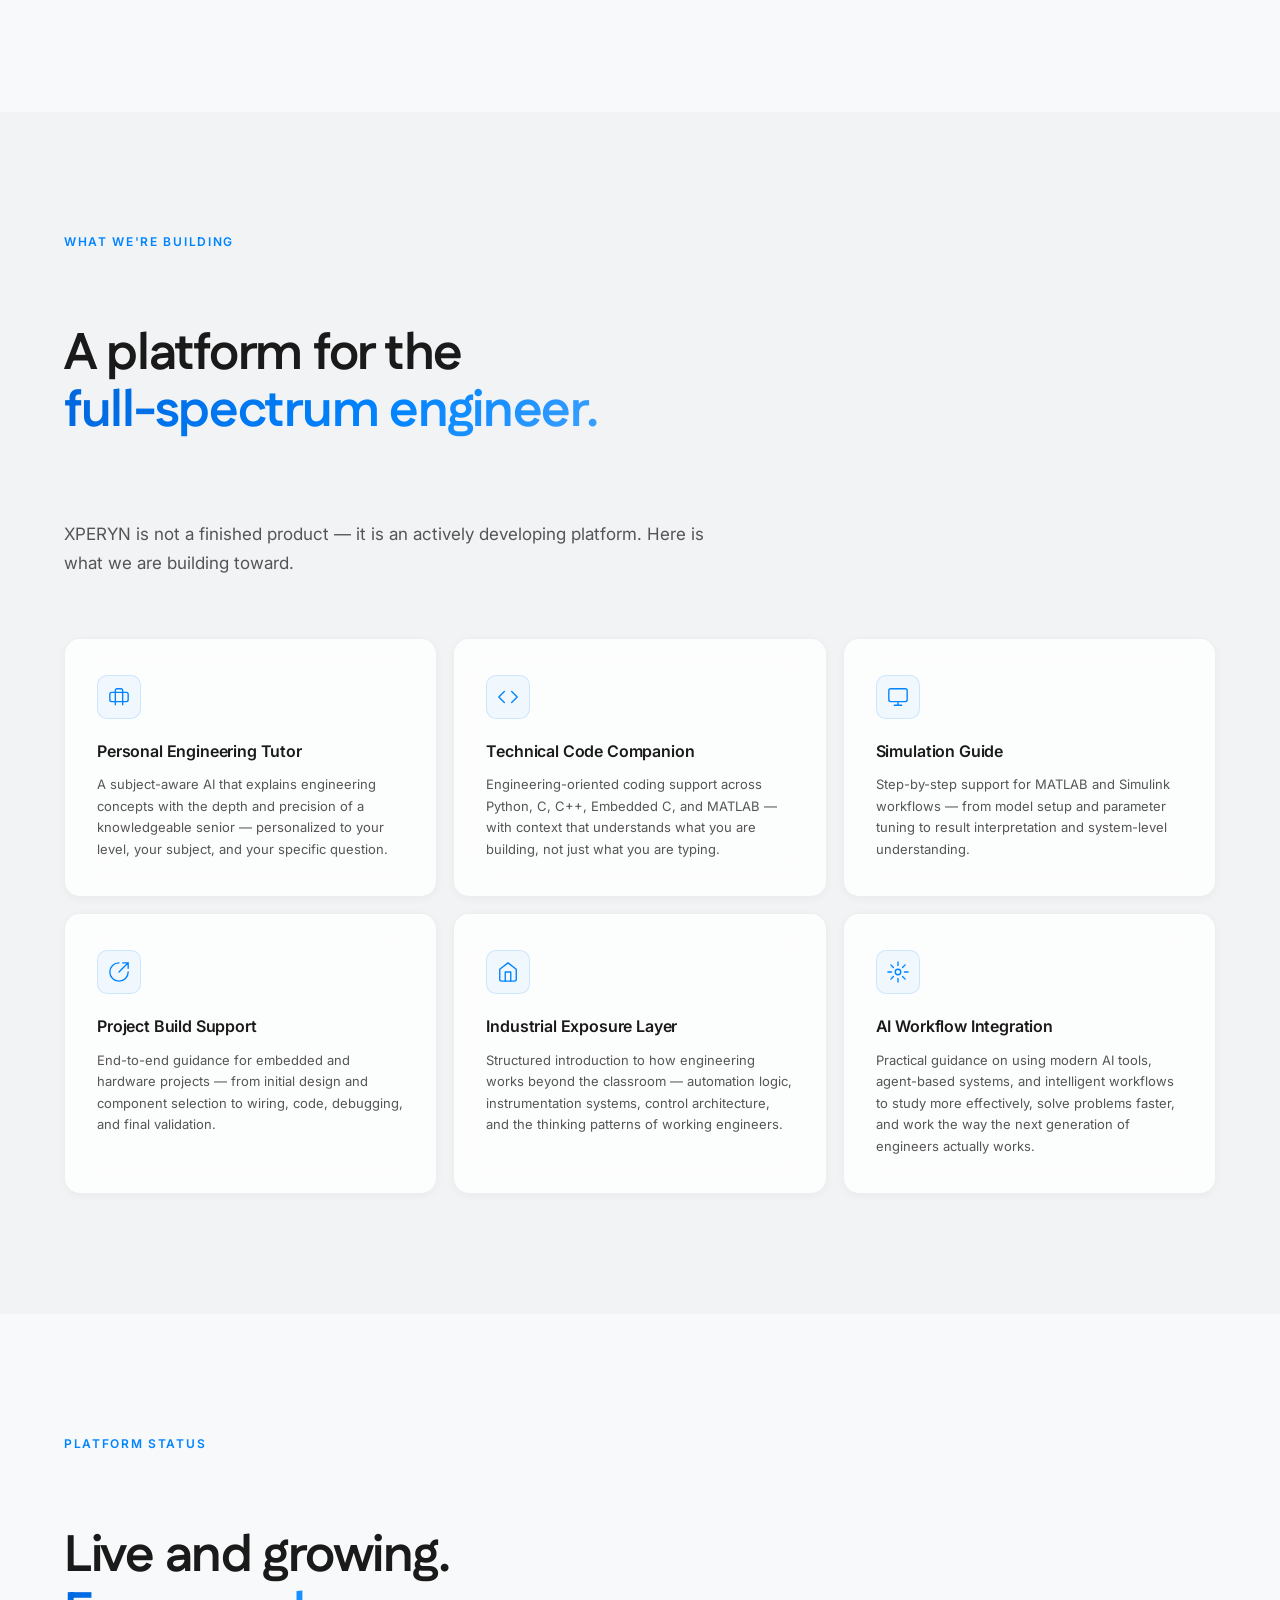
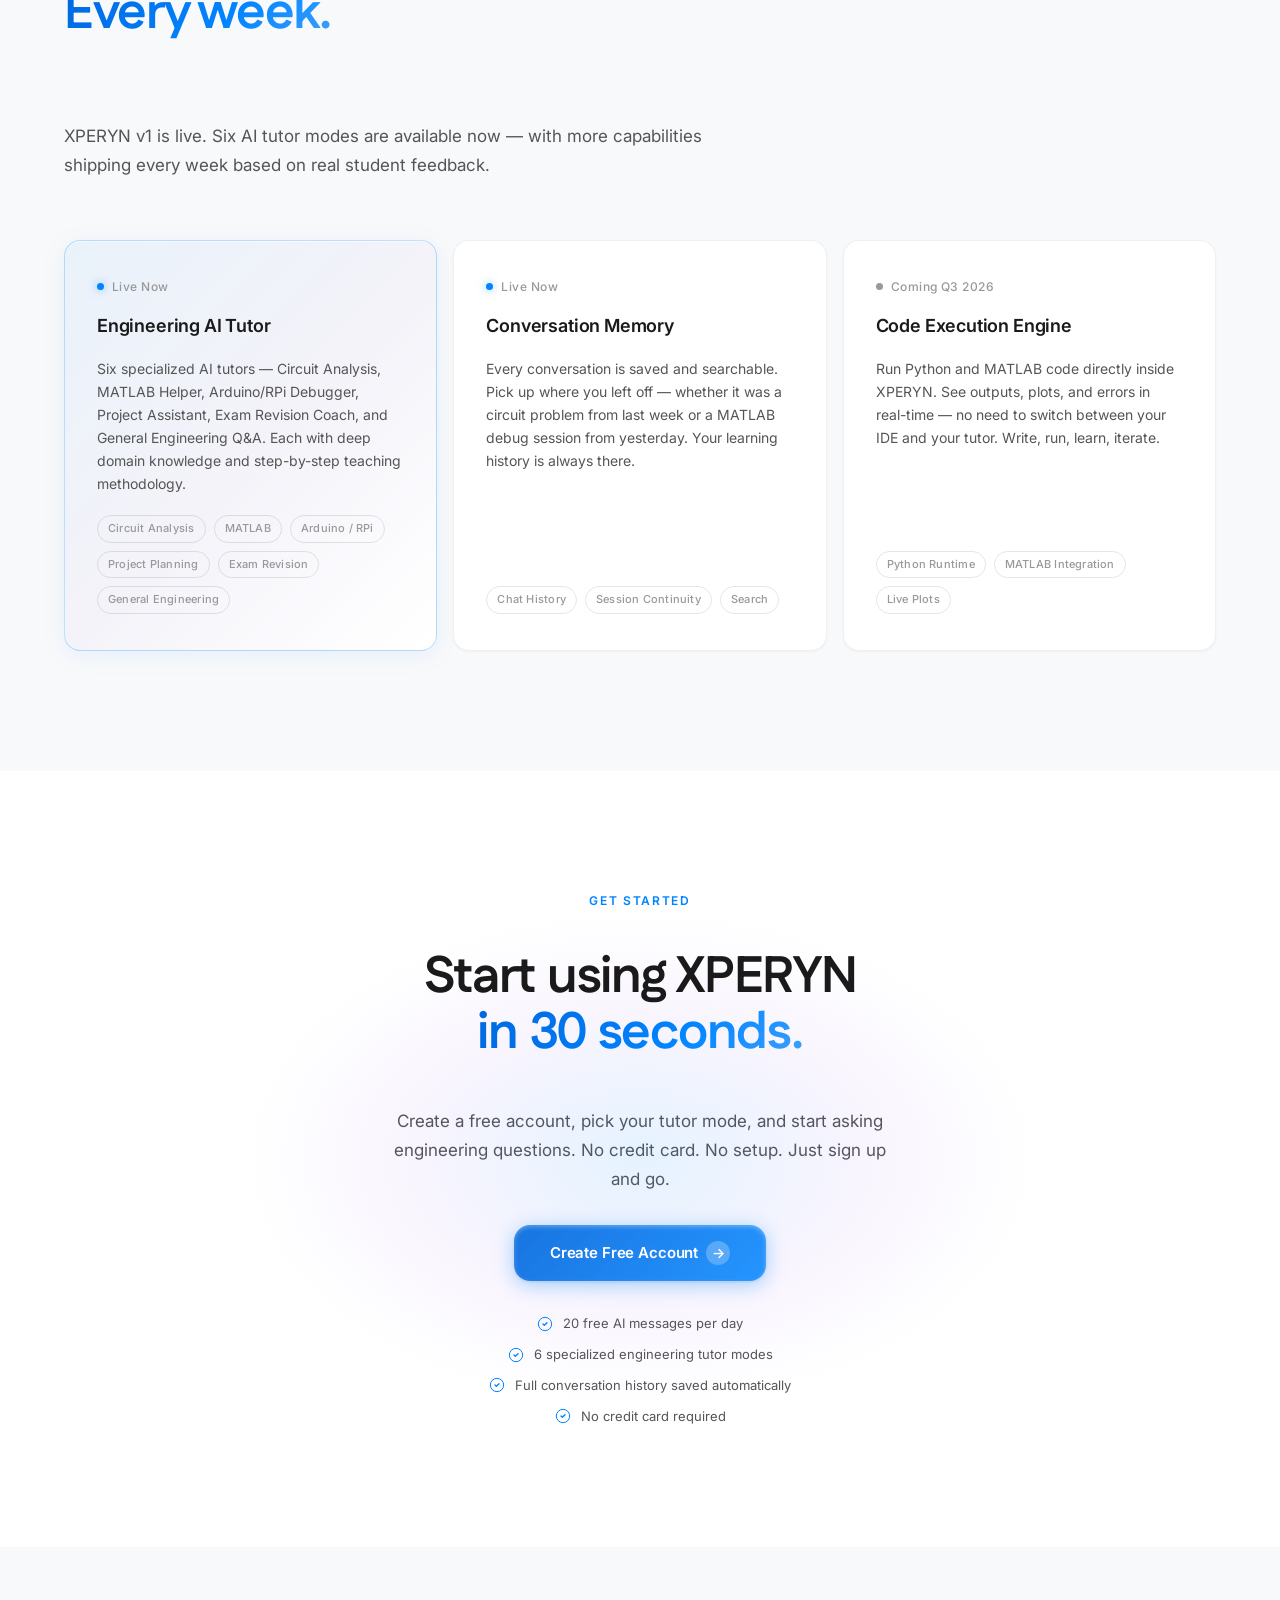
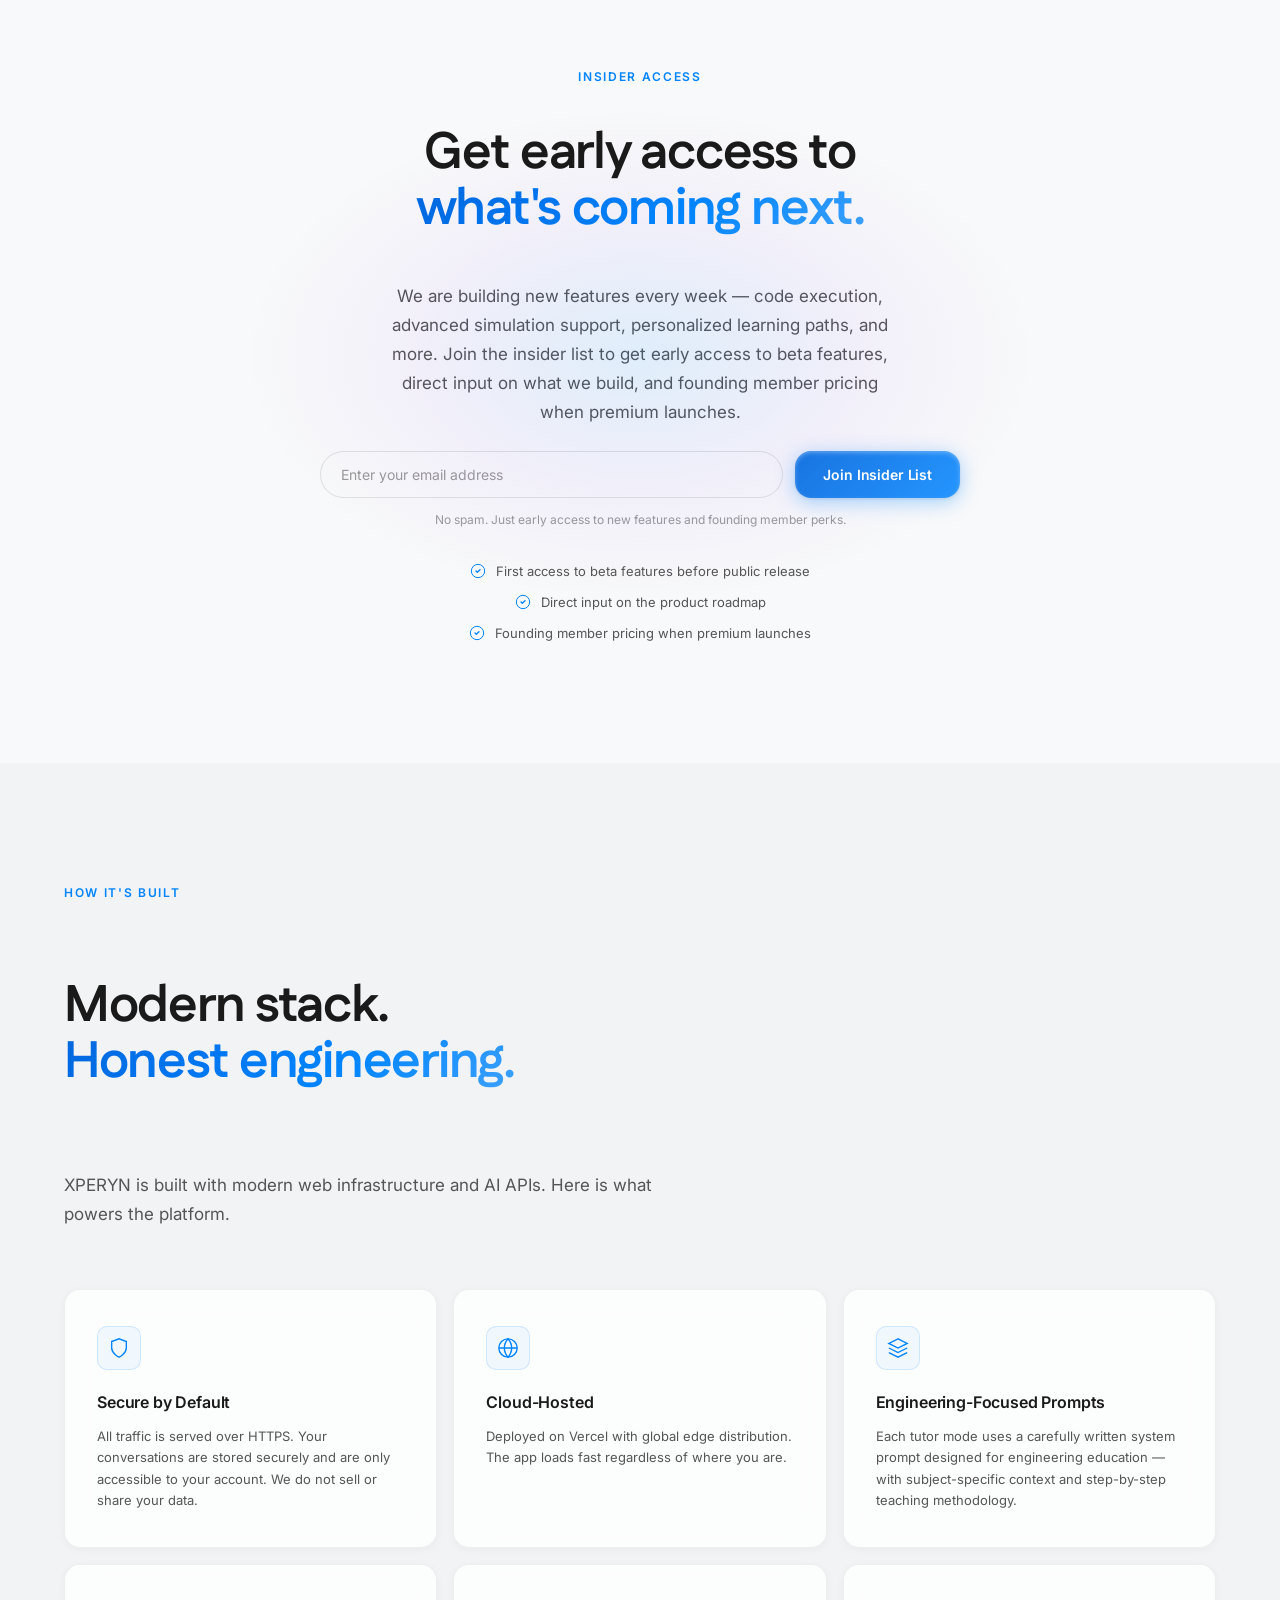
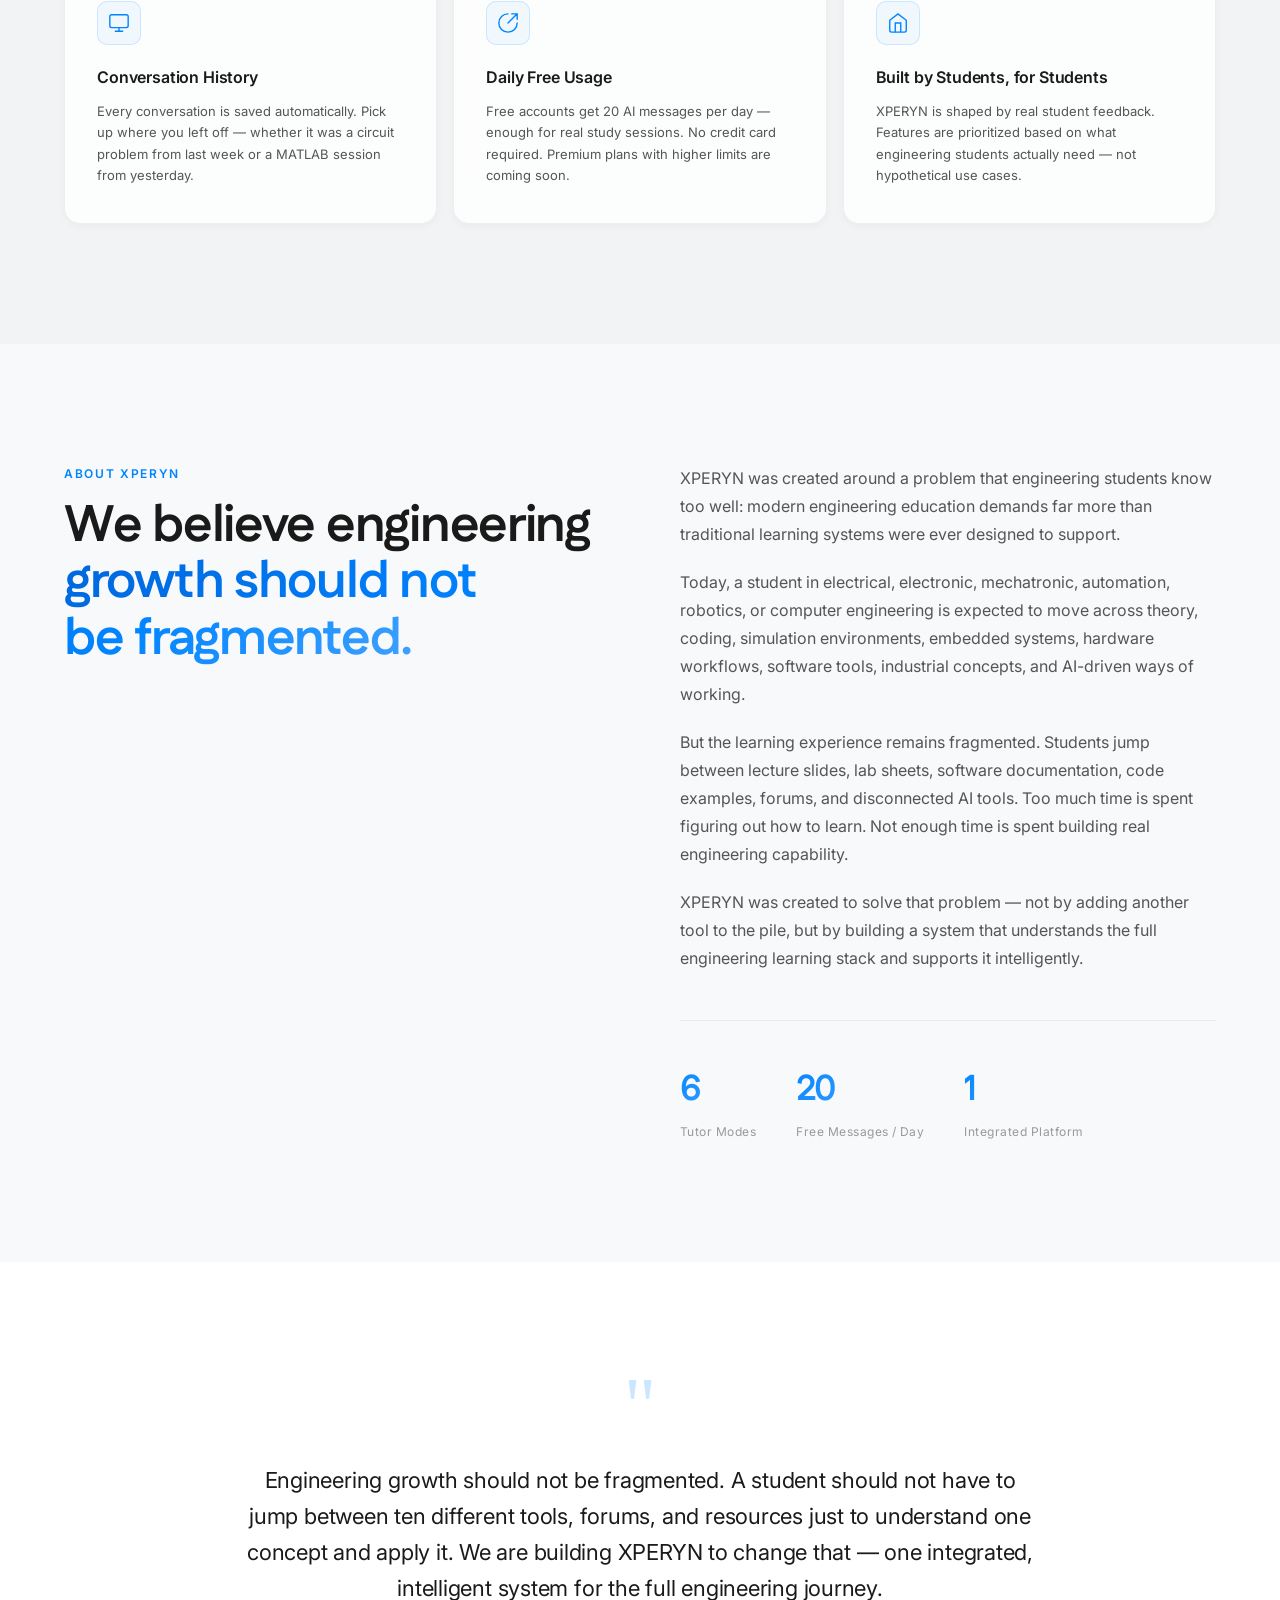
==== commit 20f61fbd: "Add files via upload" ====
--- a/website/index.html
+++ b/website/index.html
@@ -3,10 +3,10 @@
 <head>
   <meta charset="UTF-8" />
   <meta name="viewport" content="width=device-width, initial-scale=1.0" />
-  <title>XPERYN — AI for Engineering Growth</title>
-  <meta name="description" content="XPERYN is an AI platform built to help engineering students, technical learners, and future engineers grow across every important dimension of modern engineering." />
-  <meta property="og:title" content="XPERYN — AI for Engineering Growth" />
-  <meta property="og:description" content="Learn smarter. Build better. Grow faster in the age of AI." />
+  <title>XPERYN — AI Tutor for Engineering Students</title>
+  <meta name="description" content="XPERYN is an AI tutor built for university engineering students. Get step-by-step help with circuits, MATLAB, Arduino, Raspberry Pi, exam revision, and engineering projects." />
+  <meta property="og:title" content="XPERYN — AI Tutor for Engineering Students" />
+  <meta property="og:description" content="Step-by-step AI guidance for circuits, MATLAB, Arduino, and exam revision." />
   <meta property="og:url" content="https://xperyn.my" />
   <link rel="icon" type="image/png" href="assets/images/favicon.png" />
   <link rel="preconnect" href="https://fonts.googleapis.com" />
@@ -45,17 +45,17 @@
     </div>
     <div class="hero-inner">
       <div class="hero-content">
-        <div class="hero-badge">Live Now · Free for Engineering Students</div>
+        <div class="hero-badge">Early Access · Free for Students</div>
         <h1 class="hero-headline">
-          The AI tutor that<br />
-          <span class="gradient-text">actually understands engineering.</span>
+          The AI Tutor Built for<br />
+          <span class="gradient-text">Engineering Students.</span>
         </h1>
         <p class="hero-sub">
-          Circuit analysis, MATLAB debugging, Arduino projects, exam revision — XPERYN is the AI platform built specifically for engineering students. Not a generic chatbot. A real engineering companion.
+          XPERYN helps engineering students learn circuits, debug MATLAB code, fix Arduino and Raspberry Pi projects, and revise for exams — with step-by-step AI guidance.
         </p>
         <div class="hero-actions">
-          <a href="https://app.xperyn.my" class="btn-primary">Start Learning Free <span class="btn-arrow">&#8594;</span></a>
-          <a href="#platform" class="btn-ghost">See How It Works</a>
+          <a href="https://app.xperyn.my" class="btn-primary">Launch XPERYN Tutor <span class="btn-arrow">&#8594;</span></a>
+          <a href="#capabilities" class="btn-ghost">Explore Features</a>
         </div>
       </div>
       <div class="hero-visual">
@@ -74,16 +74,17 @@
     </div>
   </section>
 
-  <!-- TRUSTED BY -->
+  <!-- WHAT IT COVERS -->
   <section class="trusted-strip">
     <div class="container">
-      <p class="trusted-label">Trusted by engineering students worldwide</p>
-      <div class="trusted-logos">
-        <svg class="trusted-logo" viewBox="0 0 120 30" fill="none"><rect x="10" y="8" width="14" height="14" rx="3" stroke="currentColor" stroke-width="1.5"/><text x="32" y="20" font-size="13" font-weight="600" fill="currentColor">TechEd</text></svg>
-        <svg class="trusted-logo" viewBox="0 0 120 30" fill="none"><circle cx="17" cy="15" r="7" stroke="currentColor" stroke-width="1.5"/><text x="32" y="20" font-size="13" font-weight="600" fill="currentColor">LabOS</text></svg>
-        <svg class="trusted-logo" viewBox="0 0 120 30" fill="none"><polygon points="17,6 24,24 10,24" stroke="currentColor" stroke-width="1.5" fill="none"/><text x="32" y="20" font-size="13" font-weight="600" fill="currentColor">Nextra</text></svg>
-        <svg class="trusted-logo" viewBox="0 0 120 30" fill="none"><path d="M10 15h6l3-7 4 14 3-7h6" stroke="currentColor" stroke-width="1.5" fill="none"/><text x="38" y="20" font-size="13" font-weight="600" fill="currentColor">Pulse</text></svg>
-        <svg class="trusted-logo" viewBox="0 0 120 30" fill="none"><rect x="10" y="8" width="6" height="14" rx="1" stroke="currentColor" stroke-width="1.5"/><rect x="18" y="12" width="6" height="10" rx="1" stroke="currentColor" stroke-width="1.5"/><text x="32" y="20" font-size="13" font-weight="600" fill="currentColor">Buildly</text></svg>
+      <p class="trusted-label">Built for engineering students</p>
+      <div class="trusted-logos" style="gap:24px;flex-wrap:wrap;justify-content:center">
+        <span class="coming-tag" style="font-size:13px;padding:8px 16px">Circuit Analysis</span>
+        <span class="coming-tag" style="font-size:13px;padding:8px 16px">MATLAB &amp; Simulink</span>
+        <span class="coming-tag" style="font-size:13px;padding:8px 16px">Arduino &amp; Raspberry Pi</span>
+        <span class="coming-tag" style="font-size:13px;padding:8px 16px">Project Planning</span>
+        <span class="coming-tag" style="font-size:13px;padding:8px 16px">Exam Revision</span>
+        <span class="coming-tag" style="font-size:13px;padding:8px 16px">General Engineering</span>
       </div>
     </div>
   </section>
@@ -121,19 +122,19 @@
       <div class="stats-grid">
         <div class="stats-card">
           <div class="stats-value">6</div>
-          <div class="stats-label">Specialized AI tutor modes — each with domain-specific engineering intelligence</div>
+          <div class="stats-label">Specialized AI tutor modes — each focused on a different engineering domain</div>
         </div>
         <div class="stats-card">
-          <div class="stats-value">20+</div>
-          <div class="stats-label">Engineering subjects covered across electrical, electronic, embedded, and software domains</div>
+          <div class="stats-value">20</div>
+          <div class="stats-label">Free AI messages per day — enough for real study sessions</div>
         </div>
         <div class="stats-card">
-          <div class="stats-value">50K+</div>
-          <div class="stats-label">Engineering problems in our training pipeline — from circuit theory to embedded debugging</div>
+          <div class="stats-value">5</div>
+          <div class="stats-label">Core engineering areas covered — circuits, MATLAB, embedded, projects, revision</div>
         </div>
         <div class="stats-card">
-          <div class="stats-value">&lt;2s</div>
-          <div class="stats-label">Average response time — real-time AI tutoring when you need it most</div>
+          <div class="stats-value">&infin;</div>
+          <div class="stats-label">Conversation history saved — pick up where you left off anytime</div>
         </div>
       </div>
     </div>
@@ -143,11 +144,11 @@
   <section id="platform" class="section-platform">
     <div class="container">
       <div class="section-label">The Platform</div>
-      <h2 class="section-title">Engineering learning,<br /><span class="gradient-text">rebuilt with AI.</span></h2>
+      <h2 class="section-title">AI tutoring,<br /><span class="gradient-text">built for engineering.</span></h2>
       <p class="section-desc">
-        XPERYN is not a generic chatbot with an engineering skin. It is being built as a subject-aware
-        technical system — one that understands the difference between a control systems problem and an
-        embedded systems workflow, and responds accordingly.
+        XPERYN is an early-stage AI engineering tutor designed to help university engineering students
+        with practical academic and technical problems. It is focused on the subjects and tools that
+        engineering students actually use — not generic knowledge.
       </p>
       <div class="platform-pillars">
         <div class="pillar">
@@ -193,57 +194,57 @@
   <!-- CAPABILITIES -->
   <section id="capabilities" class="section-capabilities">
     <div class="container">
-      <div class="section-label">Capabilities</div>
-      <h2 class="section-title">Built for the full<br /><span class="gradient-text">engineering stack.</span></h2>
-      <p class="section-desc">Six core capability domains, each designed to support a different layer of the engineering learning journey — from academic foundations to real-world execution.</p>
+      <div class="section-label">Tutor Modes</div>
+      <h2 class="section-title">Six specialized tutors.<br /><span class="gradient-text">One platform.</span></h2>
+      <p class="section-desc">Each tutor mode is focused on a specific engineering domain, so you get relevant, practical help — not generic answers.</p>
       <div class="cap-grid">
 
         <div class="cap-card">
           <div class="cap-icon-wrap">
             <svg width="24" height="24" viewBox="0 0 24 24" fill="none"><path d="M12 2L2 7l10 5 10-5-10-5zM2 17l10 5 10-5M2 12l10 5 10-5" stroke="currentColor" stroke-width="1.5" stroke-linecap="round" stroke-linejoin="round"/></svg>
           </div>
-          <h3>Subject-Aware Tutoring</h3>
-          <p>Personalized support across circuits, electronics, control systems, communications, electromagnetics, power systems, and embedded systems. XPERYN understands the subject context behind every question — not just the words.</p>
+          <h3>Circuit Analysis Tutor</h3>
+          <p>Get step-by-step help with nodal analysis, mesh analysis, Thevenin, Norton, superposition, AC phasors, impedance, and power calculations.</p>
         </div>
 
         <div class="cap-card">
           <div class="cap-icon-wrap">
             <svg width="24" height="24" viewBox="0 0 24 24" fill="none"><polyline points="16 18 22 12 16 6" stroke="currentColor" stroke-width="1.5" stroke-linecap="round" stroke-linejoin="round"/><polyline points="8 6 2 12 8 18" stroke="currentColor" stroke-width="1.5" stroke-linecap="round" stroke-linejoin="round"/></svg>
           </div>
-          <h3>Programming for Engineers</h3>
-          <p>Guidance in Python, C, C++, Embedded C, and MATLAB scripting for engineering computation, automation, and technical problem solving. Not generic coding help — engineering-oriented code support with real technical context.</p>
+          <h3>MATLAB Helper</h3>
+          <p>Understand MATLAB errors, matrix dimension problems, plotting issues, scripts, functions, and engineering calculations.</p>
+        </div>
+
+        <div class="cap-card">
+          <div class="cap-icon-wrap">
+            <svg width="24" height="24" viewBox="0 0 24 24" fill="none"><rect x="2" y="7" width="20" height="14" rx="2" stroke="currentColor" stroke-width="1.5"/><path d="M16 7V5a2 2 0 0 0-2-2h-4a2 2 0 0 0-2 2v2" stroke="currentColor" stroke-width="1.5" stroke-linecap="round"/><line x1="12" y1="12" x2="12" y2="16" stroke="currentColor" stroke-width="1.5" stroke-linecap="round"/><line x1="10" y1="14" x2="14" y2="14" stroke="currentColor" stroke-width="1.5" stroke-linecap="round"/></svg>
+          </div>
+          <h3>Arduino / Raspberry Pi Debugger</h3>
+          <p>Get help with wiring, sensors, GPIO, PWM, motors, serial monitor output, camera logic, and robotics debugging.</p>
         </div>
 
         <div class="cap-card">
           <div class="cap-icon-wrap">
             <svg width="24" height="24" viewBox="0 0 24 24" fill="none"><path d="M3 3h18v18H3z" stroke="currentColor" stroke-width="1.5" stroke-linecap="round"/><path d="M3 9h18M9 21V9" stroke="currentColor" stroke-width="1.5" stroke-linecap="round"/></svg>
           </div>
-          <h3>Simulation Workflows</h3>
-          <p>Support for MATLAB, Simulink, modeling, system interpretation, and simulation-driven engineering learning from first principles to execution. Understand what your simulation is actually telling you — not just how to run it.</p>
-        </div>
-
-        <div class="cap-card">
-          <div class="cap-icon-wrap">
-            <svg width="24" height="24" viewBox="0 0 24 24" fill="none"><rect x="2" y="7" width="20" height="14" rx="2" stroke="currentColor" stroke-width="1.5"/><path d="M16 7V5a2 2 0 0 0-2-2h-4a2 2 0 0 0-2 2v2" stroke="currentColor" stroke-width="1.5" stroke-linecap="round"/><line x1="12" y1="12" x2="12" y2="16" stroke="currentColor" stroke-width="1.5" stroke-linecap="round"/><line x1="10" y1="14" x2="14" y2="14" stroke="currentColor" stroke-width="1.5" stroke-linecap="round"/></svg>
-          </div>
-          <h3>Embedded & Hardware</h3>
-          <p>Help with Arduino, Raspberry Pi, microcontrollers, sensor integration, actuator control, and hardware-software workflows for real-world builds. From GPIO logic and timing to full embedded project support and debugging.</p>
+          <h3>Engineering Project Assistant</h3>
+          <p>Plan objectives, methodology, block diagrams, testing procedures, risk analysis, and report structure for your engineering projects.</p>
         </div>
 
         <div class="cap-card">
           <div class="cap-icon-wrap">
             <svg width="24" height="24" viewBox="0 0 24 24" fill="none"><path d="M12 22s8-4 8-10V5l-8-3-8 3v7c0 6 8 10 8 10z" stroke="currentColor" stroke-width="1.5" stroke-linecap="round" stroke-linejoin="round"/></svg>
           </div>
-          <h3>Industrial Engineering</h3>
-          <p>Foundational guidance in automation, PLC-style logic, instrumentation, data acquisition, control architecture, and real-world engineering thinking. Bridging the gap between academic theory and how engineering actually works in industry.</p>
+          <h3>Exam Revision Coach</h3>
+          <p>Revise formulas, concepts, worked examples, common mistakes, and exam-style questions across your engineering subjects.</p>
         </div>
 
         <div class="cap-card">
           <div class="cap-icon-wrap">
             <svg width="24" height="24" viewBox="0 0 24 24" fill="none"><circle cx="12" cy="12" r="3" stroke="currentColor" stroke-width="1.5"/><path d="M12 1v4M12 19v4M4.22 4.22l2.83 2.83M16.95 16.95l2.83 2.83M1 12h4M19 12h4M4.22 19.78l2.83-2.83M16.95 7.05l2.83-2.83" stroke="currentColor" stroke-width="1.5" stroke-linecap="round"/></svg>
           </div>
-          <h3>AI-Native Productivity</h3>
-          <p>Learn to use modern AI tools and agent-based workflows to study faster, solve technical problems better, and work more effectively as an engineer. The engineers who thrive in the next decade will be the ones who know how to work with AI — not just alongside it.</p>
+          <h3>General Engineering Q&amp;A</h3>
+          <p>Ask broader engineering questions when the problem does not fit one specific category. Get clear explanations and guidance.</p>
         </div>
 
       </div>
@@ -274,15 +275,8 @@
         <div class="how-step">
           <div class="how-step-num">03</div>
           <div class="how-step-content">
-            <h3>Ask Anything. Learn Everything.</h3>
-            <p>Ask your question in plain language. XPERYN responds with step-by-step explanations, worked examples, debugging help, or project guidance — depending on what you need. Your conversations are saved so you can pick up where you left off anytime.</p>
-          </div>
-        </div>
-        <div class="how-step">
-          <div class="how-step-num">04</div>
-          <div class="how-step-content">
-            <h3>Grow Into the AI Era</h3>
-            <p>The more you use XPERYN, the better it understands your learning journey. Build real engineering capability — not just answers, but the thinking patterns, debugging instincts, and technical confidence that define a strong engineer.</p>
+            <h3>Get Step-by-Step Guidance</h3>
+            <p>Ask your question in plain language. XPERYN responds with step-by-step explanations, worked examples, debugging help, or project guidance — depending on what you need. Your conversations are saved so you can pick up where you left off.</p>
           </div>
         </div>
       </div>
@@ -292,7 +286,43 @@
     </div>
   </section>
 
-  <!-- SUBJECTS -->
+  <!-- TRY ASKING -->
+  <section class="section-subjects" id="try-asking">
+    <div class="container">
+      <div class="section-label">Try Asking XPERYN</div>
+      <h2 class="section-title">Real questions.<br /><span class="gradient-text">Real guidance.</span></h2>
+      <p class="section-desc">Here are the kinds of questions engineering students ask XPERYN every day.</p>
+      <div class="usecase-grid">
+        <div class="usecase-card">
+          <div class="usecase-scenario">Circuit Analysis</div>
+          <p>"Explain mesh analysis using a simple circuit example."</p>
+        </div>
+        <div class="usecase-card">
+          <div class="usecase-scenario">MATLAB</div>
+          <p>"Why does my MATLAB matrix multiplication give a dimension error?"</p>
+        </div>
+        <div class="usecase-card">
+          <div class="usecase-scenario">Arduino</div>
+          <p>"My Arduino ultrasonic sensor always reads 0 cm. What should I check?"</p>
+        </div>
+        <div class="usecase-card">
+          <div class="usecase-scenario">Exam Revision</div>
+          <p>"Help me revise Thevenin and Norton theorem for my exam."</p>
+        </div>
+        <div class="usecase-card">
+          <div class="usecase-scenario">Project Planning</div>
+          <p>"Plan a Raspberry Pi line-following robot project methodology."</p>
+        </div>
+        <div class="usecase-card">
+          <div class="usecase-scenario">General Engineering</div>
+          <p>"Explain RMS voltage and power factor in AC circuits."</p>
+        </div>
+      </div>
+      <div style="text-align:center;margin-top:48px">
+        <a href="https://app.xperyn.my" class="btn-primary">Ask Your First Question <span class="btn-arrow">&#8594;</span></a>
+      </div>
+    </div>
+  </section>
   <section class="section-subjects">
     <div class="container">
       <div class="section-label">Subject Coverage</div>
@@ -346,7 +376,7 @@
   <section class="section-difference">
     <div class="container">
       <div class="section-label">Why XPERYN</div>
-      <h2 class="section-title">Not another<br /><span class="gradient-text">generic AI tool.</span></h2>
+      <h2 class="section-title">More than a<br /><span class="gradient-text">generic chatbot.</span></h2>
       <div class="diff-grid">
         <div class="diff-col diff-col-bad">
           <div class="diff-col-header">
@@ -366,12 +396,12 @@
             <span class="diff-tag diff-tag-good">XPERYN</span>
           </div>
           <ul class="diff-list">
-            <li>Built specifically for engineering students and technical learners</li>
-            <li>Subject-aware across 20+ engineering disciplines</li>
-            <li>Supports simulation, embedded, industrial, and AI workflows</li>
-            <li>Connects academic understanding to real technical execution</li>
-            <li>Designed for depth, precision, and engineering credibility</li>
-            <li>Built to develop capability — not just answer questions</li>
+            <li>Built specifically for engineering students</li>
+            <li>Six tutor modes focused on real engineering subjects</li>
+            <li>Step-by-step explanations for circuits, MATLAB, embedded systems</li>
+            <li>Conversation history so you can pick up where you left off</li>
+            <li>Designed to help you understand, not just give answers</li>
+            <li>Free to use with 20 messages per day</li>
           </ul>
         </div>
       </div>
@@ -541,7 +571,7 @@
           </div>
           <div class="early-perk">
             <svg width="16" height="16" viewBox="0 0 24 24" fill="none"><path d="M9 12l2 2 4-4" stroke="currentColor" stroke-width="2" stroke-linecap="round" stroke-linejoin="round"/><circle cx="12" cy="12" r="10" stroke="currentColor" stroke-width="1.5"/></svg>
-            <span>No credit card required — free forever for students</span>
+            <span>No credit card required</span>
           </div>
         </div>
       </div>
@@ -587,54 +617,54 @@
     </div>
   </section>
 
-  <!-- TECH & SECURITY -->
+  <!-- HOW IT'S BUILT -->
   <section class="section-building">
     <div class="container">
-      <div class="section-label">Under the Hood</div>
-      <h2 class="section-title">Enterprise-grade infrastructure.<br /><span class="gradient-text">Student-friendly pricing.</span></h2>
-      <p class="section-desc">XPERYN is built on the same cloud infrastructure used by the world's leading AI companies. Your data is encrypted, your conversations are private, and the platform is designed to scale globally.</p>
+      <div class="section-label">How It's Built</div>
+      <h2 class="section-title">Modern stack.<br /><span class="gradient-text">Honest engineering.</span></h2>
+      <p class="section-desc">XPERYN is built with modern web infrastructure and AI APIs. Here is what powers the platform.</p>
       <div class="building-grid">
         <div class="building-card">
           <div class="building-icon">
             <svg width="22" height="22" viewBox="0 0 24 24" fill="none"><path d="M12 22s8-4 8-10V5l-8-3-8 3v7c0 6 8 10 8 10z" stroke="currentColor" stroke-width="1.5"/></svg>
           </div>
-          <h3>End-to-End Encryption</h3>
-          <p>All conversations are encrypted in transit and at rest. Your engineering questions, code snippets, and project details stay private. We never sell or share your data.</p>
+          <h3>Secure by Default</h3>
+          <p>All traffic is served over HTTPS. Your conversations are stored securely and are only accessible to your account. We do not sell or share your data.</p>
         </div>
         <div class="building-card">
           <div class="building-icon">
             <svg width="22" height="22" viewBox="0 0 24 24" fill="none"><circle cx="12" cy="12" r="10" stroke="currentColor" stroke-width="1.5"/><path d="M2 12h20M12 2a15.3 15.3 0 0 1 4 10 15.3 15.3 0 0 1-4 10 15.3 15.3 0 0 1-4-10 15.3 15.3 0 0 1 4-10z" stroke="currentColor" stroke-width="1.5"/></svg>
           </div>
-          <h3>Global Edge Network</h3>
-          <p>Deployed across a worldwide CDN with edge computing. Whether you're in Kuala Lumpur, London, or Lagos — XPERYN responds in under 2 seconds.</p>
+          <h3>Cloud-Hosted</h3>
+          <p>Deployed on Vercel with global edge distribution. The app loads fast regardless of where you are.</p>
         </div>
         <div class="building-card">
           <div class="building-icon">
             <svg width="22" height="22" viewBox="0 0 24 24" fill="none"><path d="M12 2L2 7l10 5 10-5-10-5zM2 17l10 5 10-5M2 12l10 5 10-5" stroke="currentColor" stroke-width="1.5"/></svg>
           </div>
-          <h3>Domain-Specific AI Models</h3>
-          <p>Not a wrapper around ChatGPT. XPERYN uses custom-tuned prompting pipelines optimized for engineering education — with subject-specific context injection, step-by-step reasoning chains, and technical accuracy validation.</p>
+          <h3>Engineering-Focused Prompts</h3>
+          <p>Each tutor mode uses a carefully written system prompt designed for engineering education — with subject-specific context and step-by-step teaching methodology.</p>
         </div>
         <div class="building-card">
           <div class="building-icon">
             <svg width="22" height="22" viewBox="0 0 24 24" fill="none"><rect x="2" y="3" width="20" height="14" rx="2" stroke="currentColor" stroke-width="1.5"/><path d="M8 21h8M12 17v4" stroke="currentColor" stroke-width="1.5" stroke-linecap="round"/></svg>
           </div>
-          <h3>99.9% Uptime SLA</h3>
-          <p>Built on Vercel's serverless infrastructure with automatic scaling. No downtime during exam season. No crashes when your entire class logs in at once.</p>
+          <h3>Conversation History</h3>
+          <p>Every conversation is saved automatically. Pick up where you left off — whether it was a circuit problem from last week or a MATLAB session from yesterday.</p>
         </div>
         <div class="building-card">
           <div class="building-icon">
             <svg width="22" height="22" viewBox="0 0 24 24" fill="none"><path d="M12 2a10 10 0 1 0 10 10" stroke="currentColor" stroke-width="1.5" stroke-linecap="round"/><path d="M22 2L12 12M22 2h-6M22 2v6" stroke="currentColor" stroke-width="1.5" stroke-linecap="round" stroke-linejoin="round"/></svg>
           </div>
-          <h3>API-First Architecture</h3>
-          <p>Built with a modern API-first approach. Every feature is accessible programmatically — enabling future integrations with LMS platforms, university systems, and third-party engineering tools.</p>
+          <h3>Daily Free Usage</h3>
+          <p>Free accounts get 20 AI messages per day — enough for real study sessions. No credit card required. Premium plans with higher limits are coming soon.</p>
         </div>
         <div class="building-card">
           <div class="building-icon">
             <svg width="22" height="22" viewBox="0 0 24 24" fill="none"><path d="M3 9l9-7 9 7v11a2 2 0 0 1-2 2H5a2 2 0 0 1-2-2z" stroke="currentColor" stroke-width="1.5"/><polyline points="9 22 9 12 15 12 15 22" stroke="currentColor" stroke-width="1.5"/></svg>
           </div>
-          <h3>Open Roadmap</h3>
-          <p>We build in public. Our roadmap is shaped by real student feedback — not investor pressure. Every feature we ship is something an engineering student actually asked for.</p>
+          <h3>Built by Students, for Students</h3>
+          <p>XPERYN is shaped by real student feedback. Features are prioritized based on what engineering students actually need — not hypothetical use cases.</p>
         </div>
       </div>
     </div>
@@ -669,12 +699,12 @@
           </p>
           <div class="about-stats">
             <div class="stat">
-              <div class="stat-value">6+</div>
-              <div class="stat-label">Core Capability Areas</div>
+              <div class="stat-value">6</div>
+              <div class="stat-label">Tutor Modes</div>
             </div>
             <div class="stat">
-              <div class="stat-value">20+</div>
-              <div class="stat-label">Engineering Subjects</div>
+              <div class="stat-value">20</div>
+              <div class="stat-label">Free Messages / Day</div>
             </div>
             <div class="stat">
               <div class="stat-value">1</div>
@@ -817,7 +847,7 @@
           <div class="roadmap-content">
             <div class="roadmap-version">Version 1 — Live</div>
             <h3>Engineering AI Tutor</h3>
-            <p>Six specialized AI tutor modes live now — Circuit Analysis, MATLAB Helper, Arduino/RPi Debugger, Project Assistant, Exam Revision Coach, and General Engineering Q&A. Full conversation history, daily usage tracking, and a clean engineering-focused interface. Used by students across 12+ countries.</p>
+            <p>Six specialized AI tutor modes available now — Circuit Analysis, MATLAB Helper, Arduino/RPi Debugger, Project Assistant, Exam Revision Coach, and General Engineering Q&A. Full conversation history, daily usage tracking, and a clean engineering-focused interface.</p>
             <div class="roadmap-tags">
               <span class="roadmap-tag">Subject Tutoring</span>
               <span class="roadmap-tag">Python Support</span>
@@ -960,8 +990,9 @@
     <div class="container">
       <div class="cta-inner">
         <div class="cta-glow"></div>
-        <h2>Your engineering tutor<br /><span class="gradient-text">is ready now.</span></h2>
-        <p>Free for students. No credit card. Start in 30 seconds.</p>
+        <p style="font-size:13px;color:var(--text-3);margin-bottom:24px;letter-spacing:0.02em">XPERYN is currently an early-stage MVP. Features may evolve based on student feedback.</p>
+        <h2>Your AI engineering tutor<br /><span class="gradient-text">is ready.</span></h2>
+        <p>Free for students. No credit card. Sign up and start asking.</p>
         <a href="https://app.xperyn.my/signup" class="btn-primary btn-large">Create Free Account</a>
       </div>
     </div>
@@ -991,7 +1022,13 @@
             <div class="footer-col-title">Company</div>
             <a href="#about">About</a>
             <a href="#about">Mission</a>
-            <a href="#early-access">Contact</a>
+            <a href="mailto:hello@xperyn.my">Contact</a>
+          </div>
+          <div class="footer-col">
+            <div class="footer-col-title">Legal</div>
+            <a href="privacy.html">Privacy Policy</a>
+            <a href="terms.html">Terms of Use</a>
+            <a href="academic-integrity.html">Academic Integrity</a>
           </div>
         </div>
       </div>
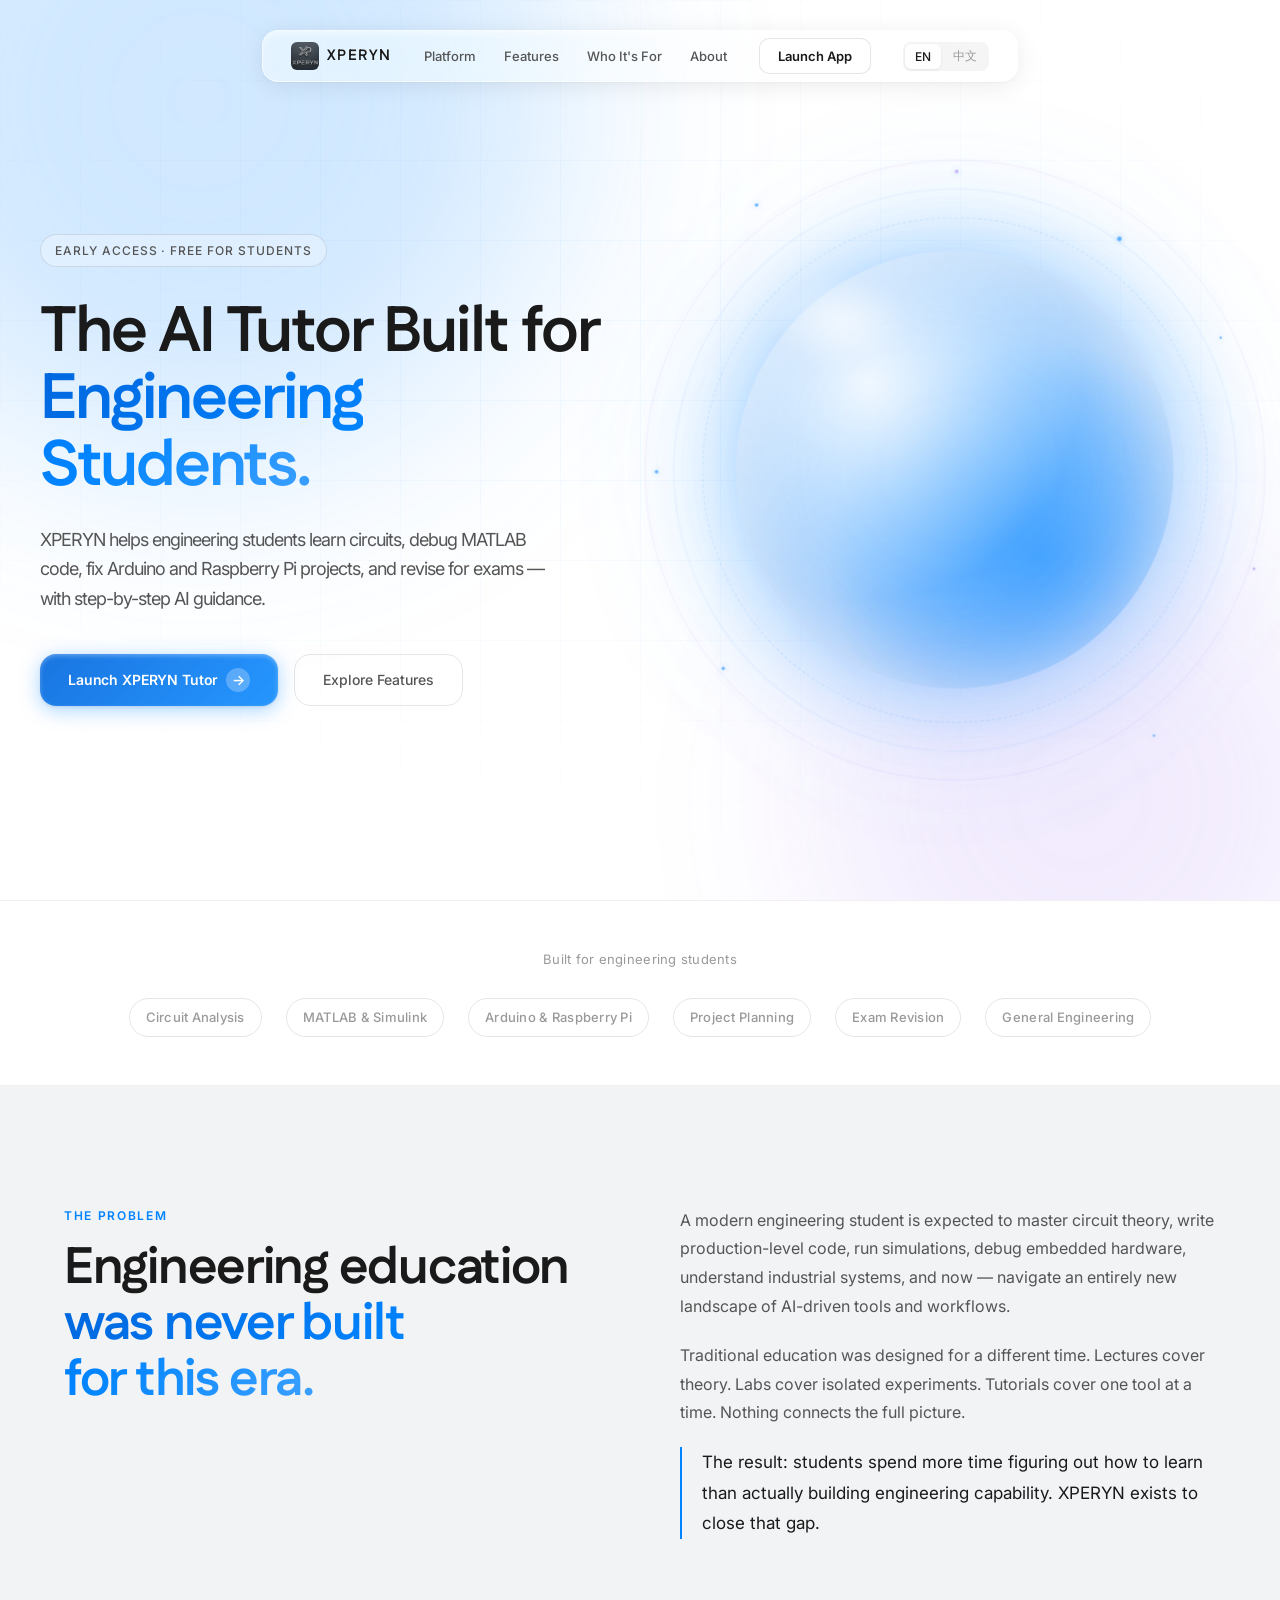
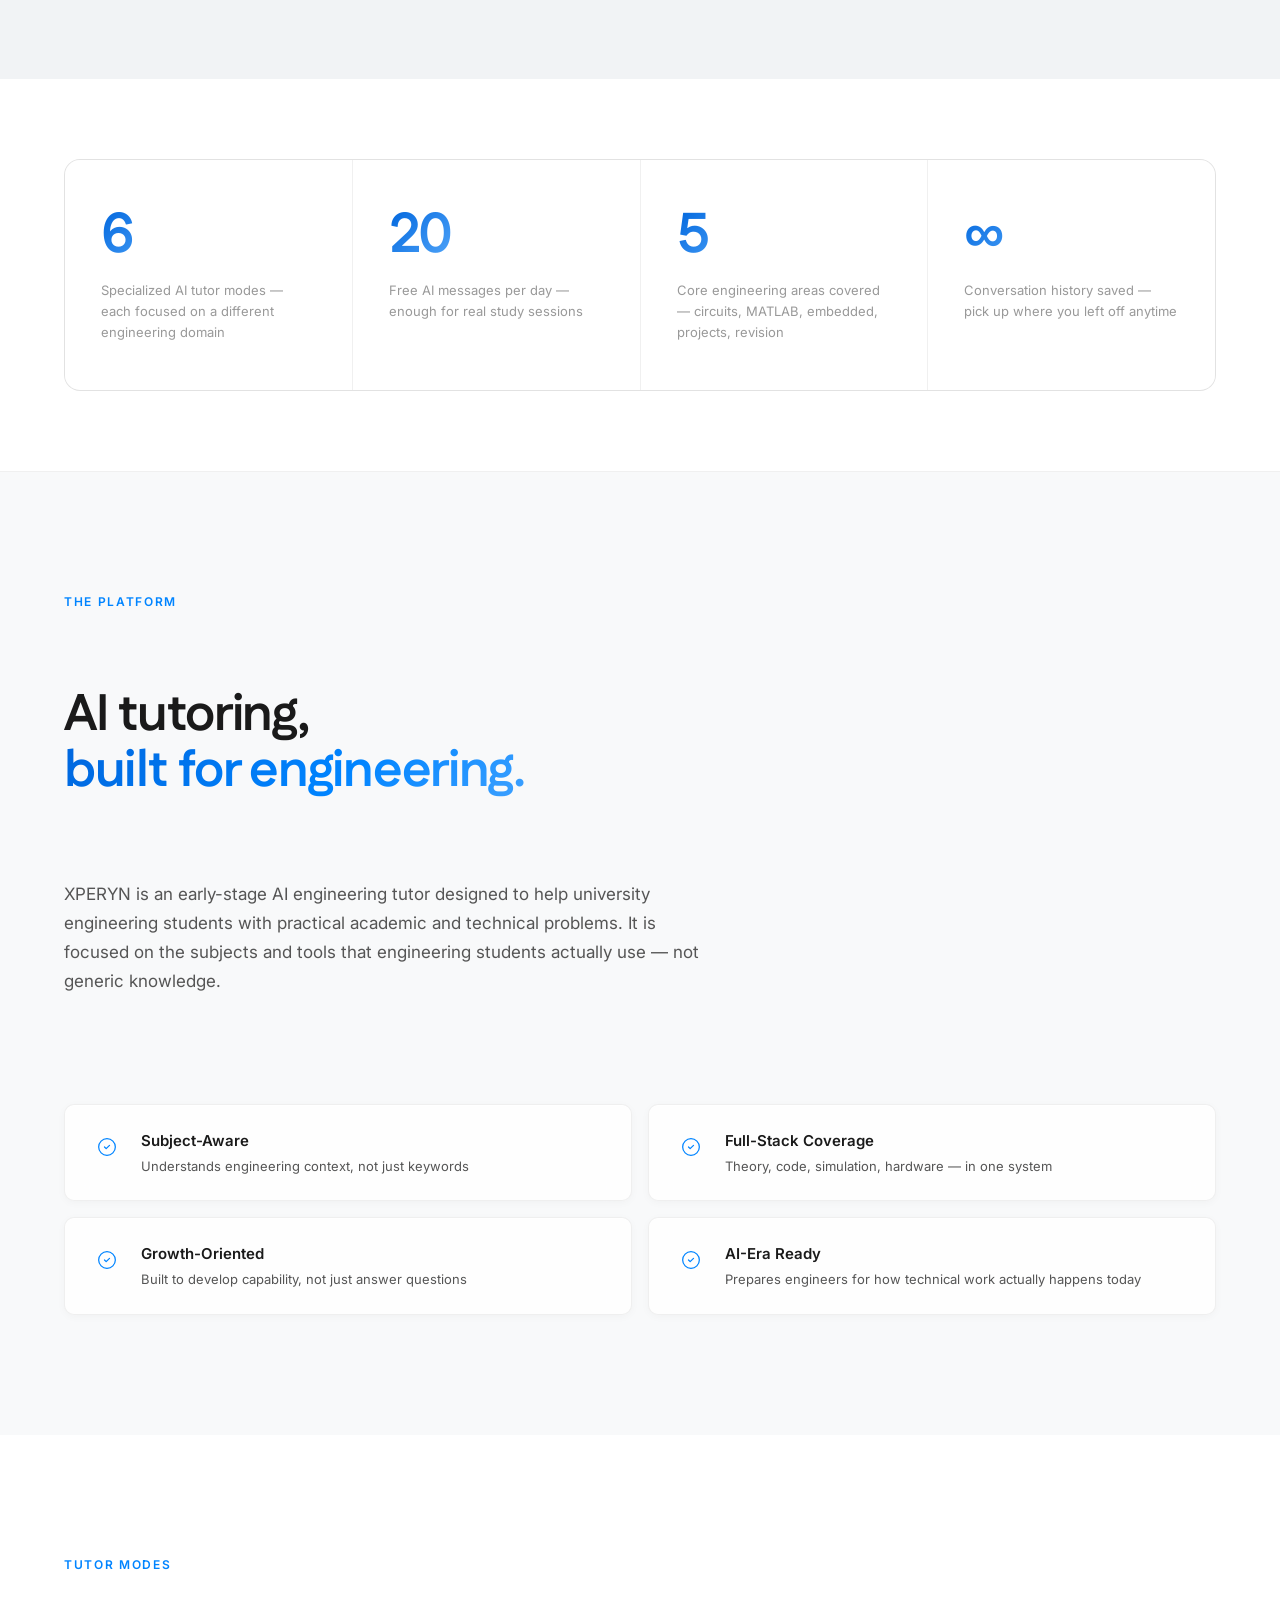
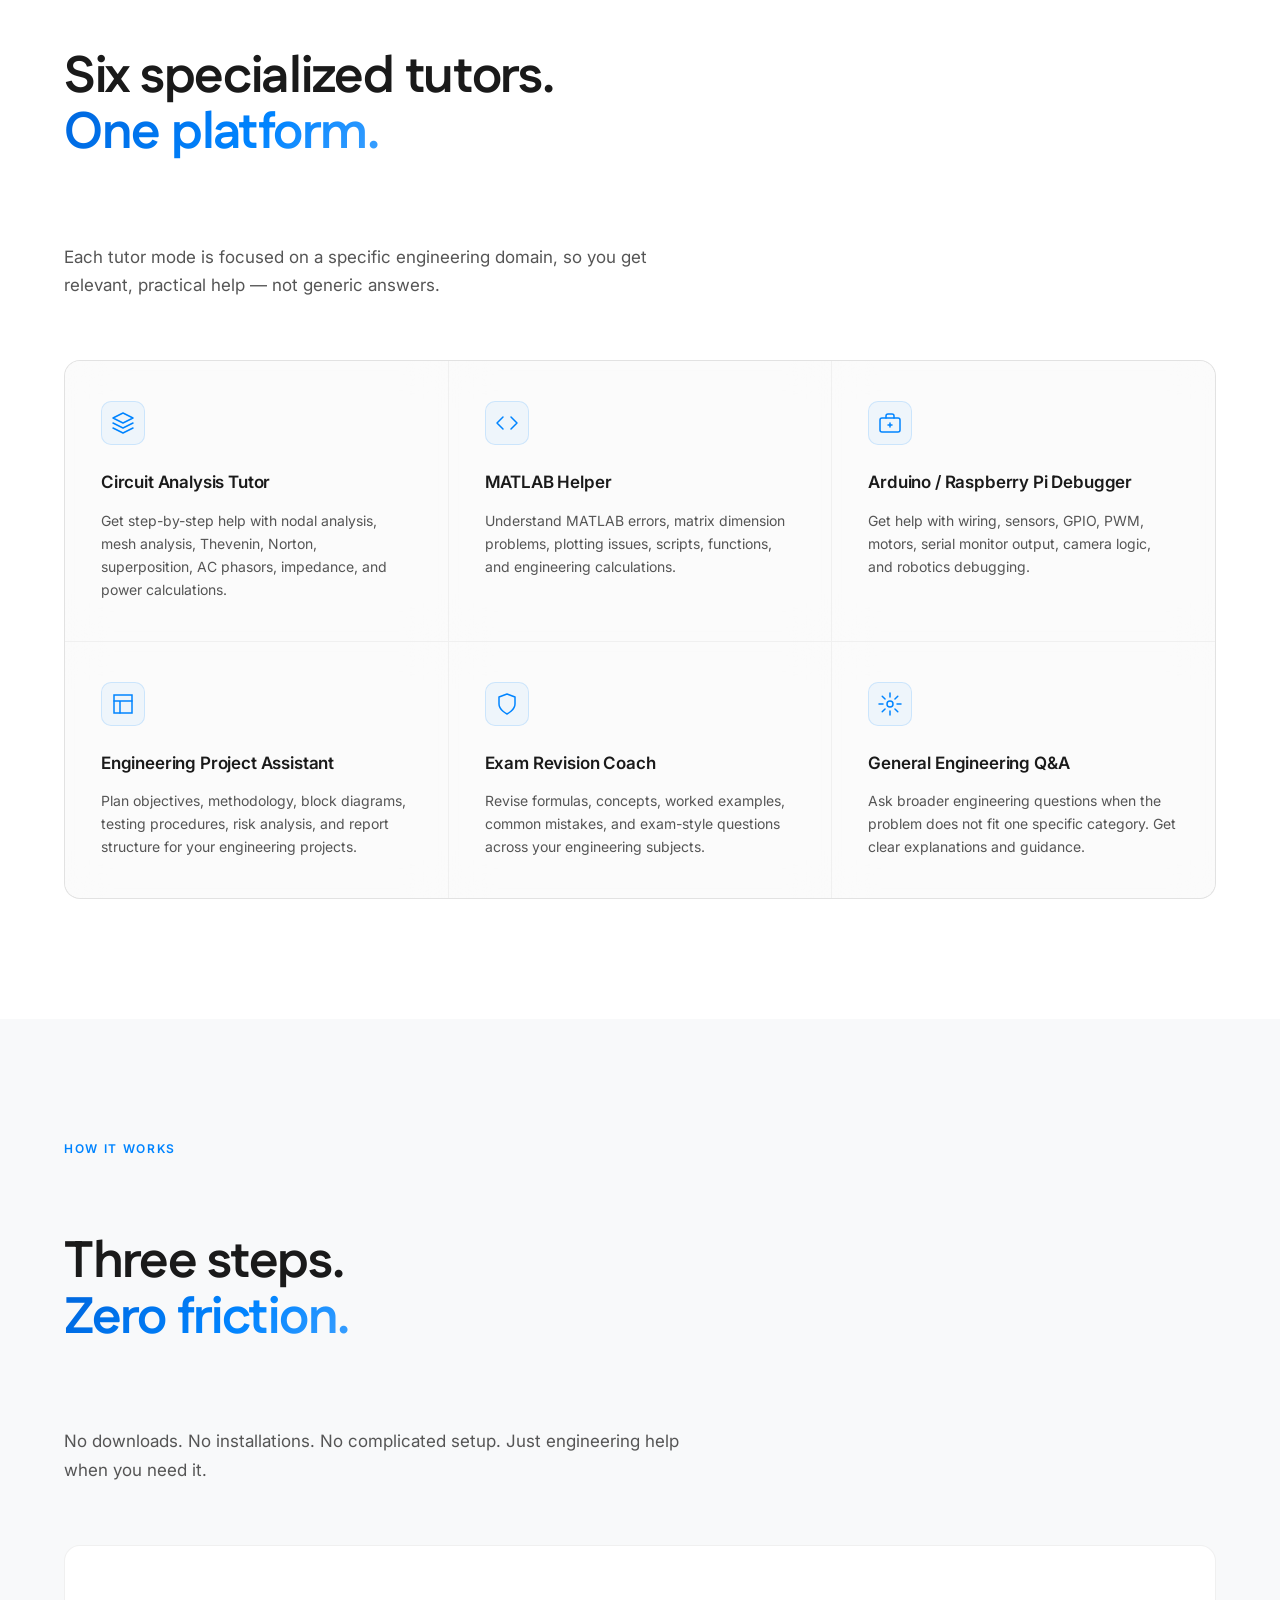
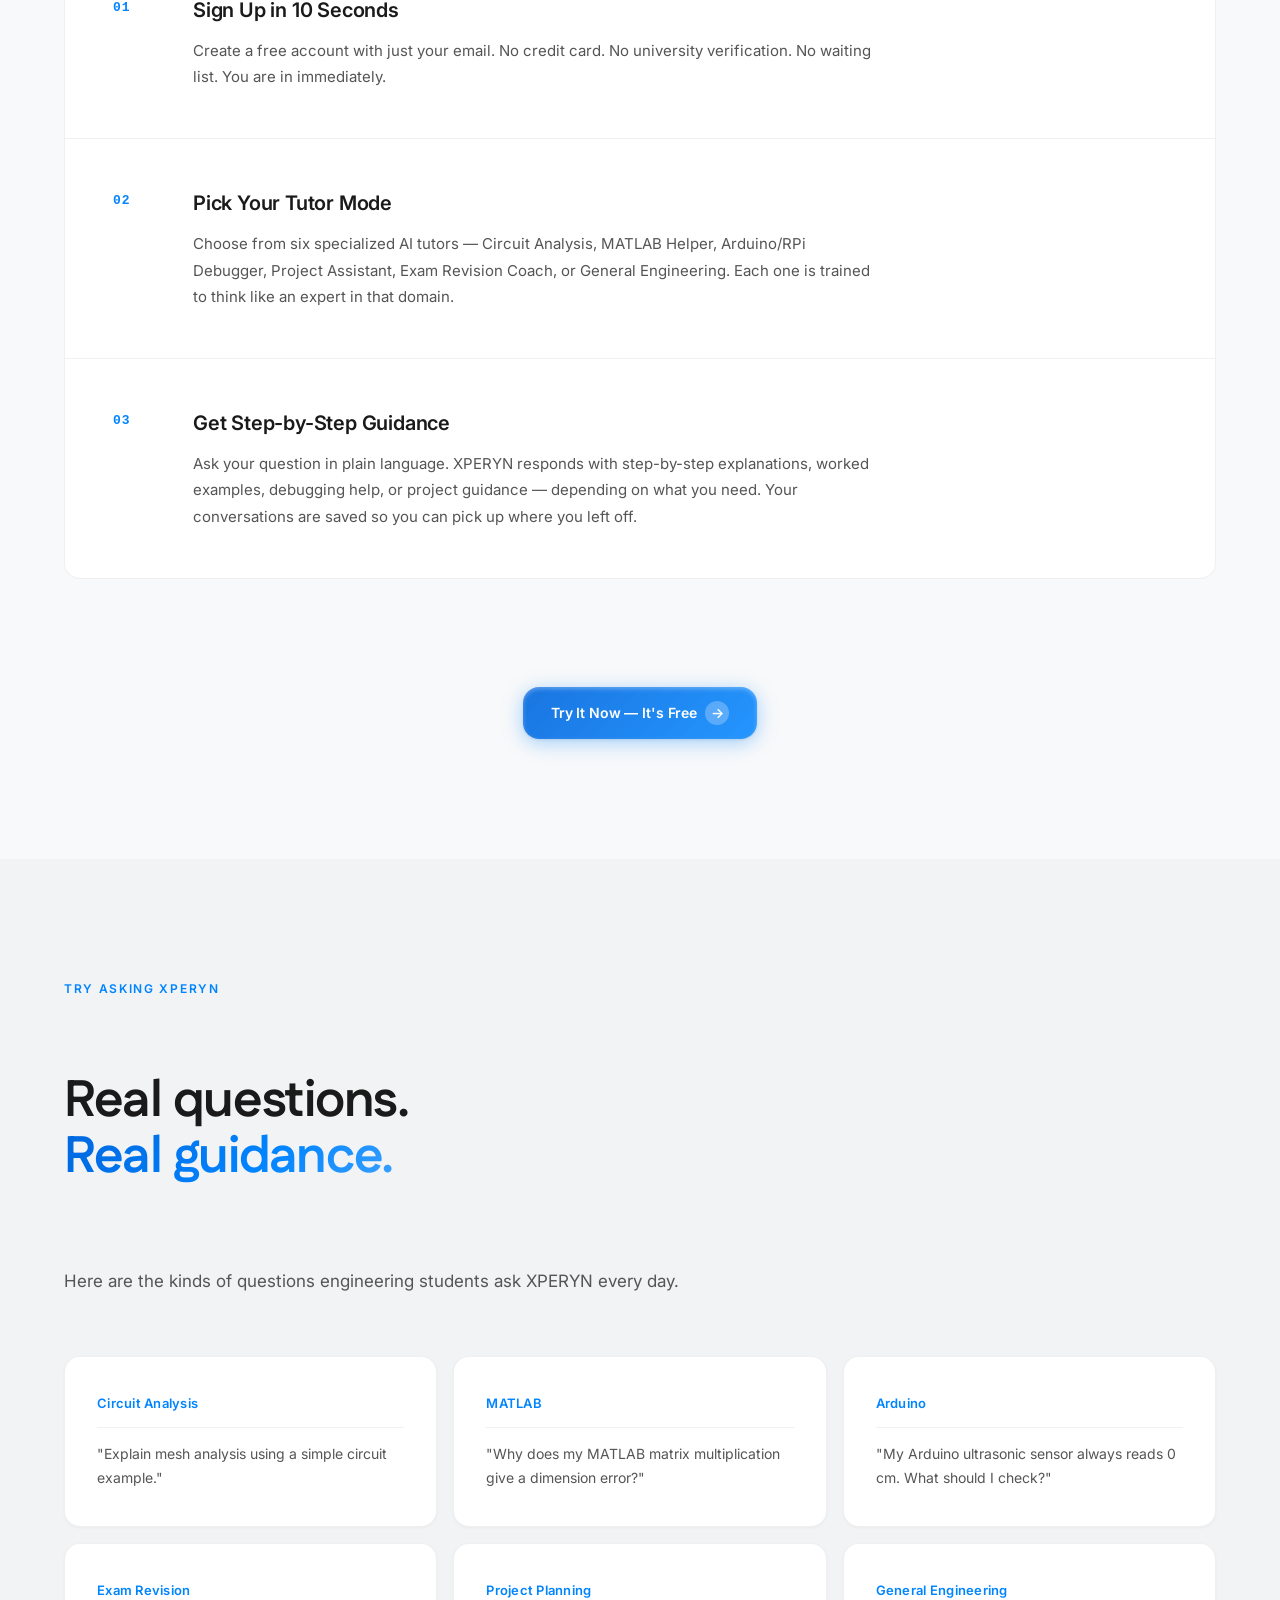
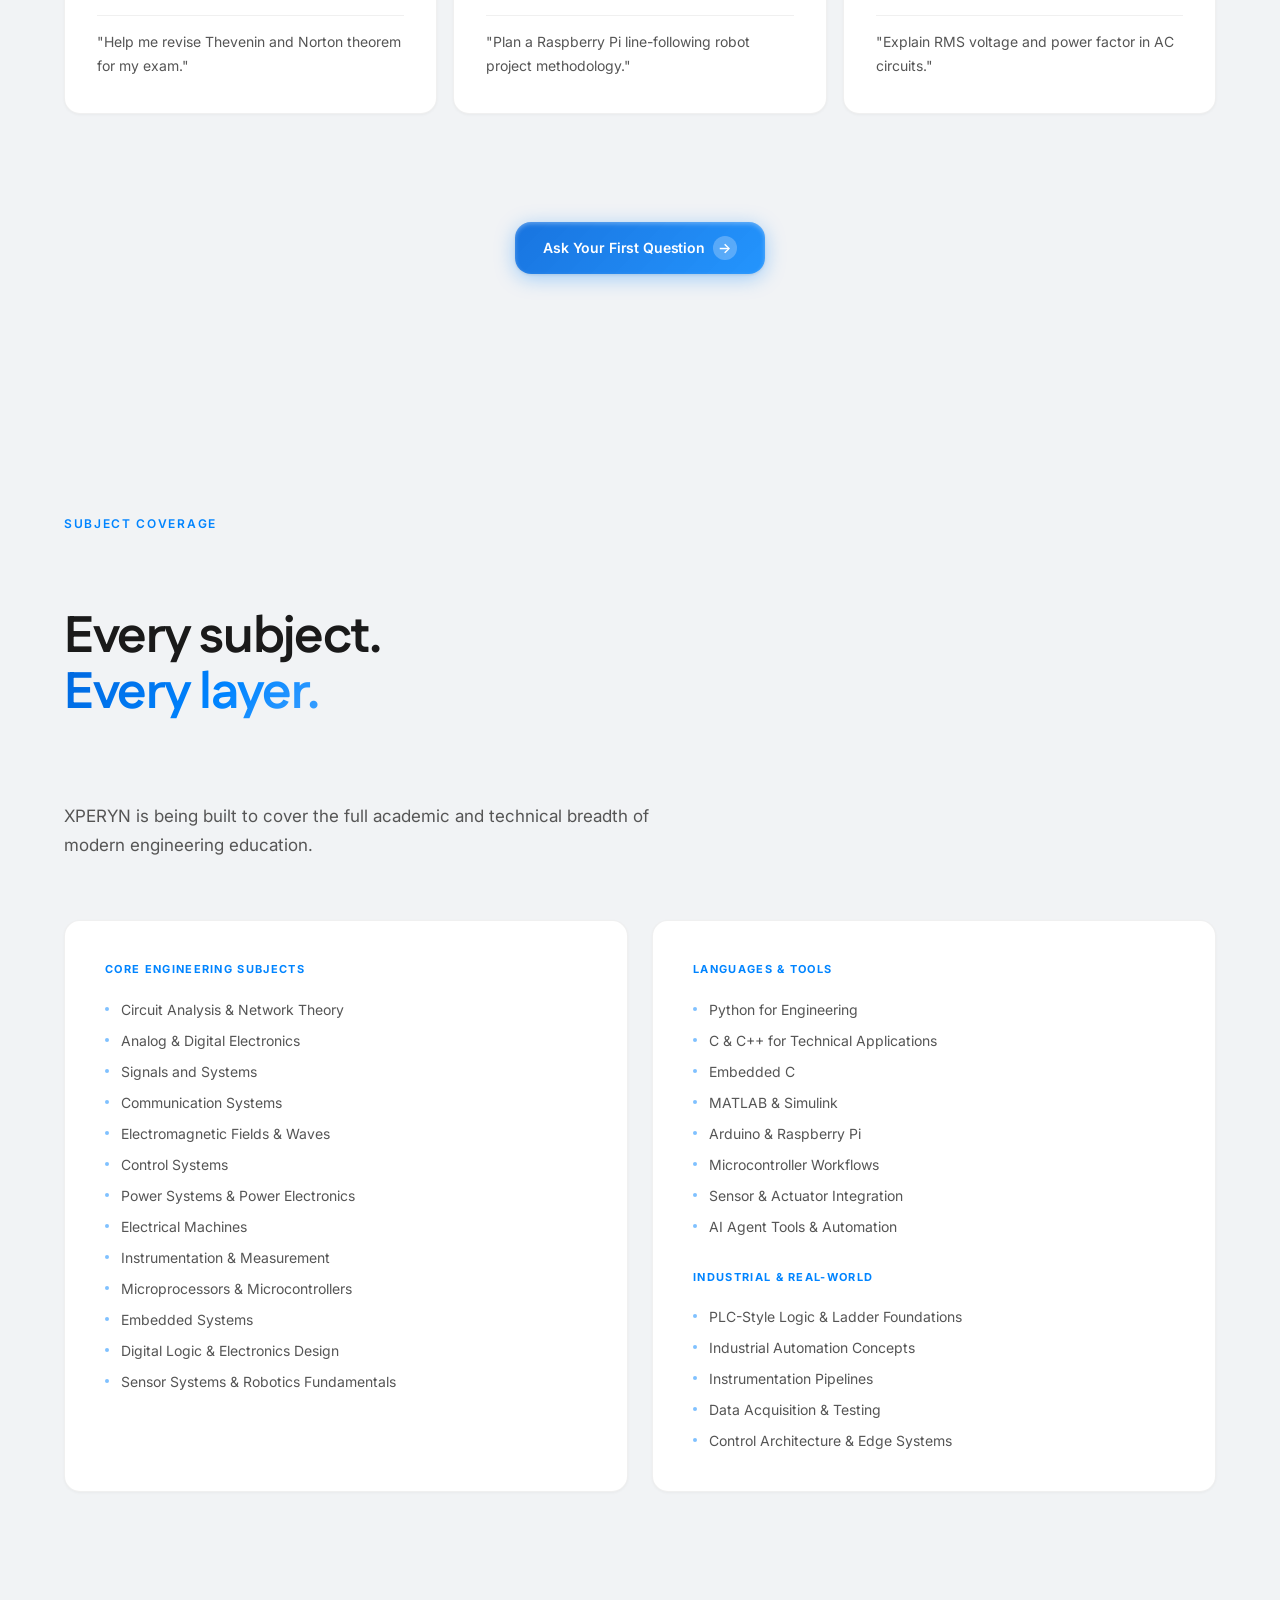
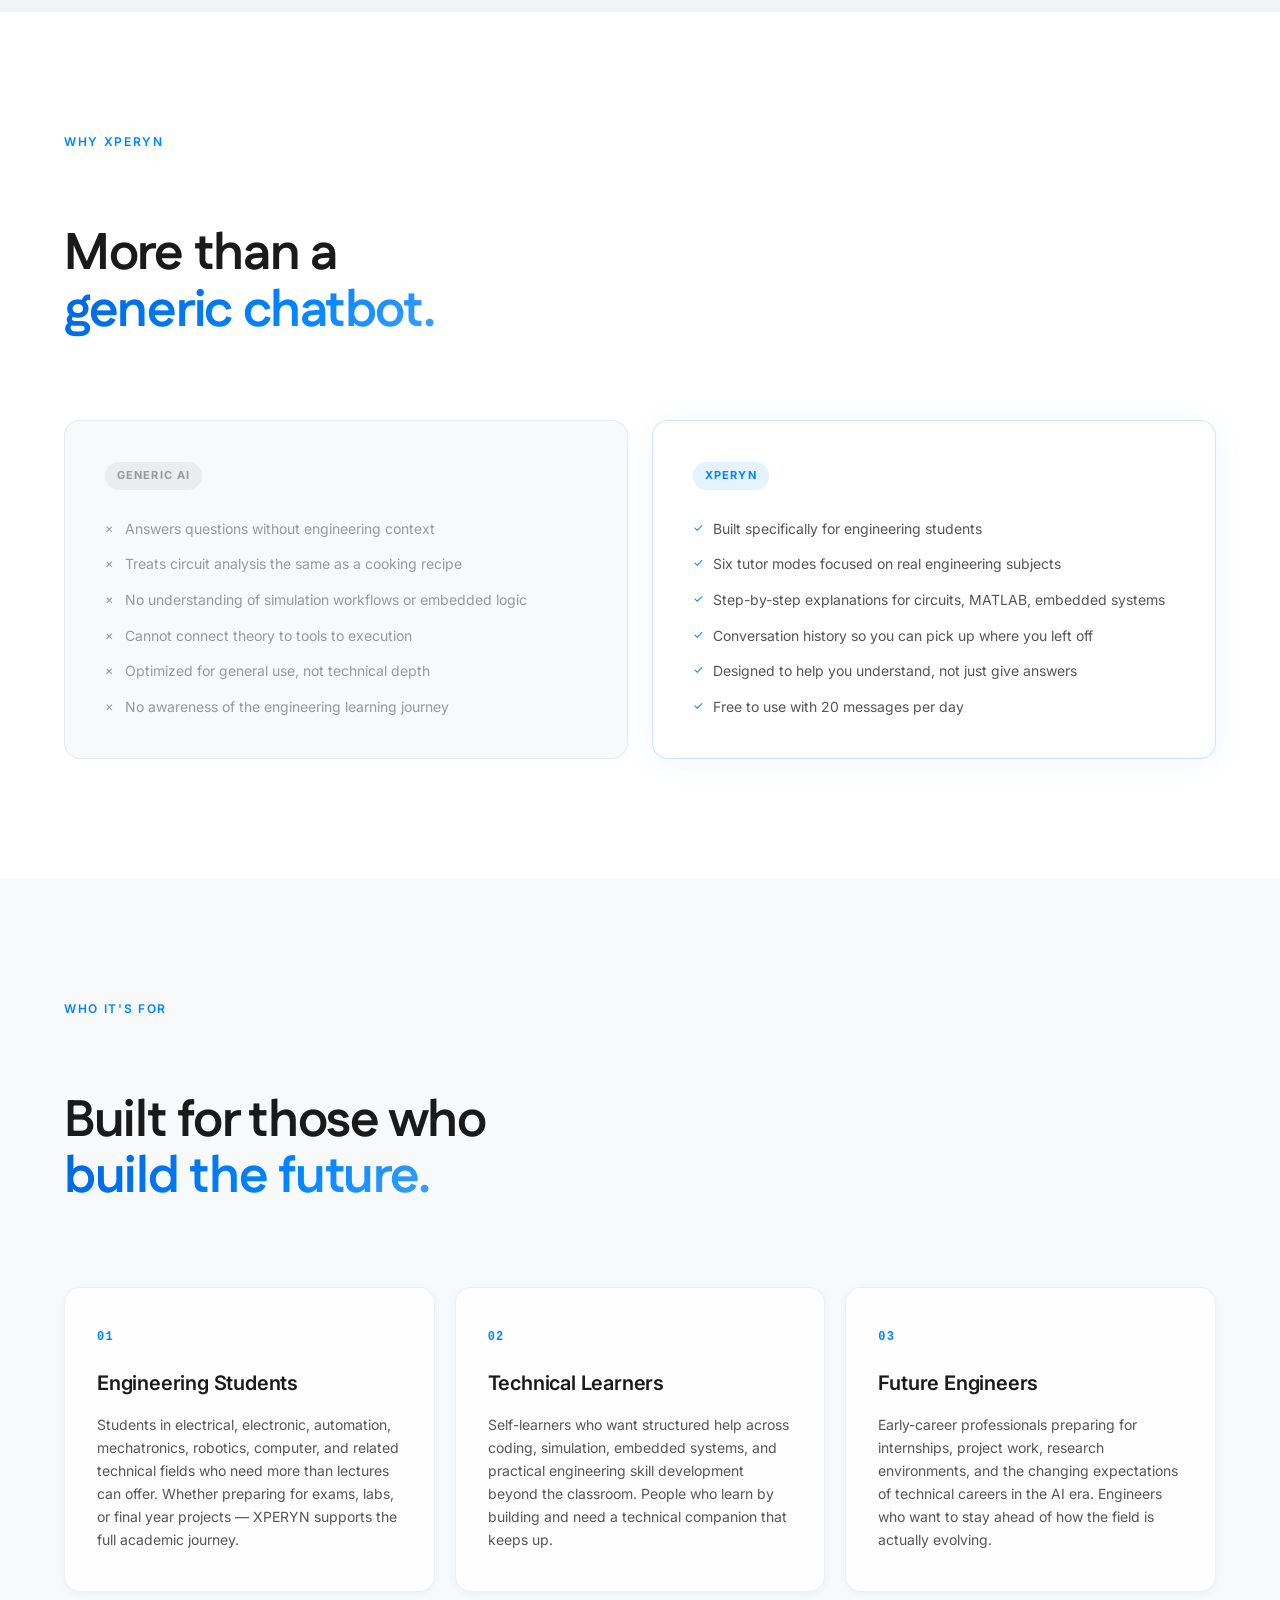
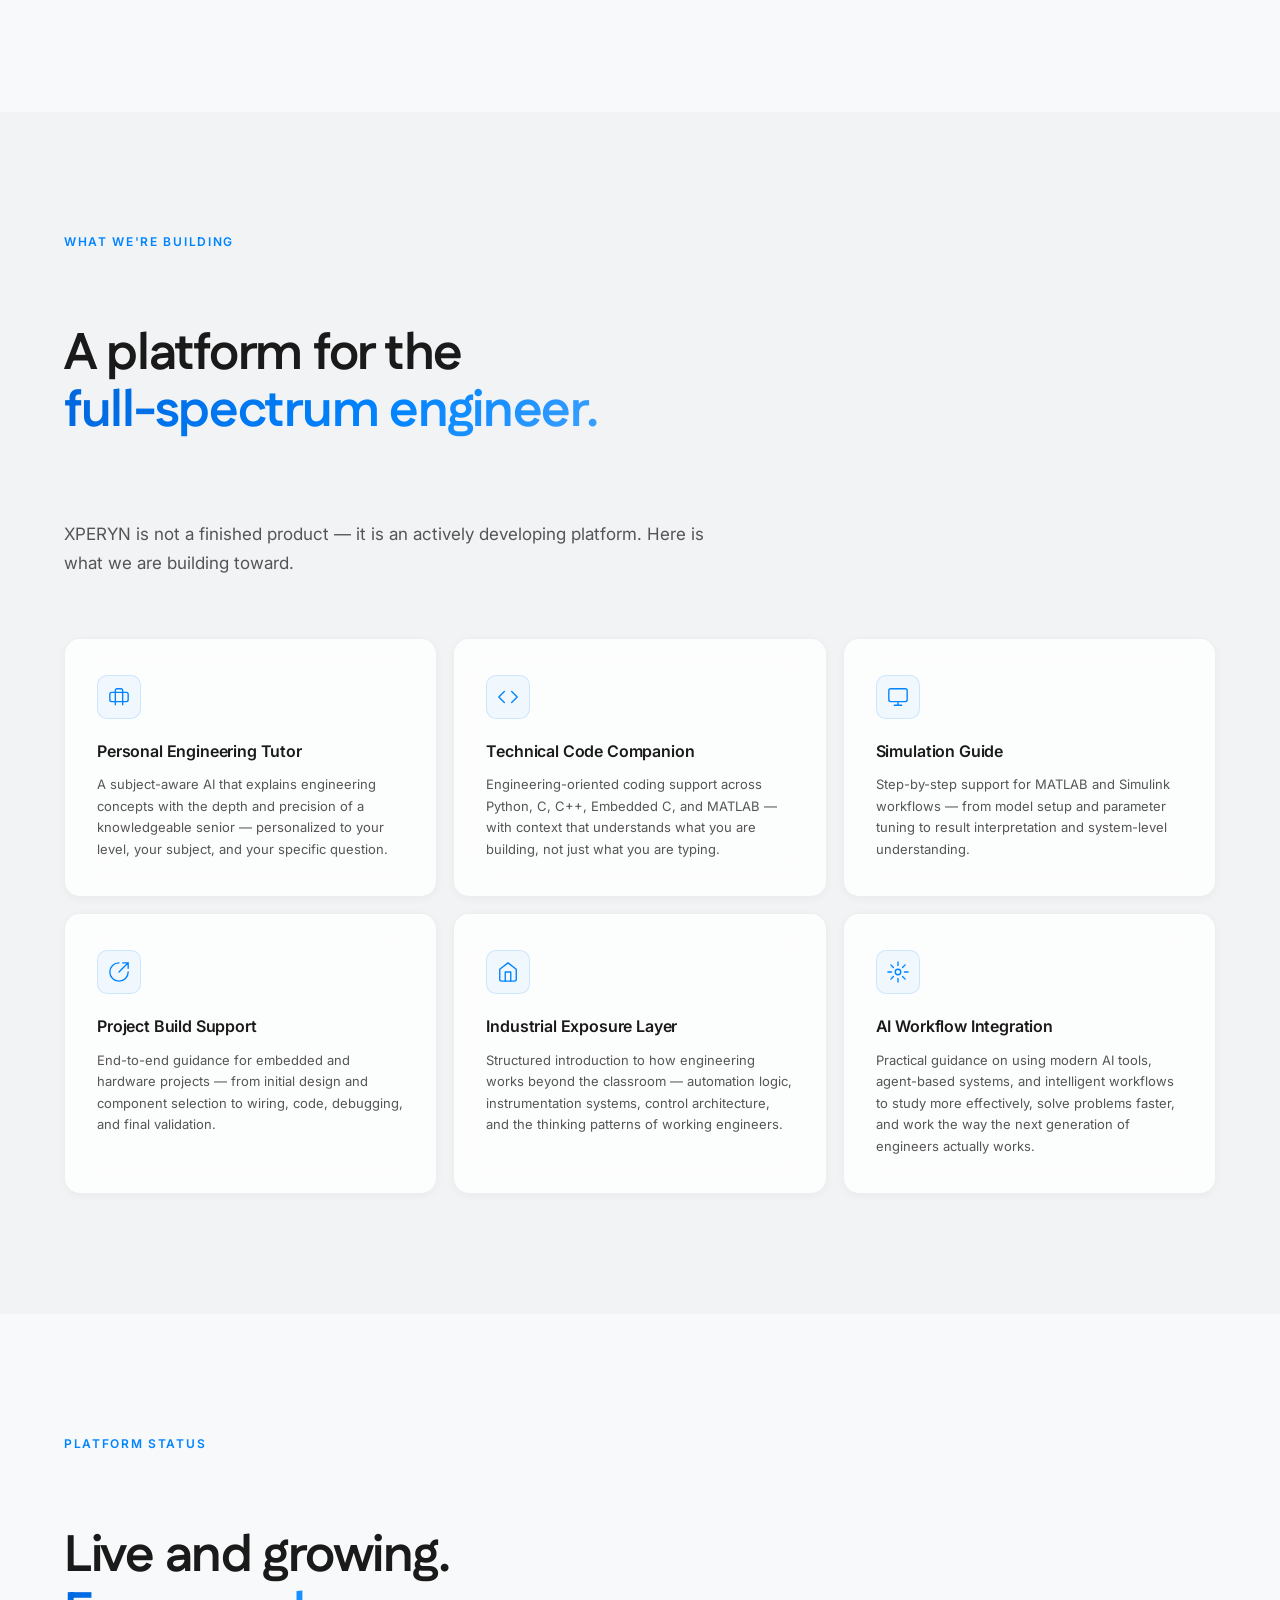
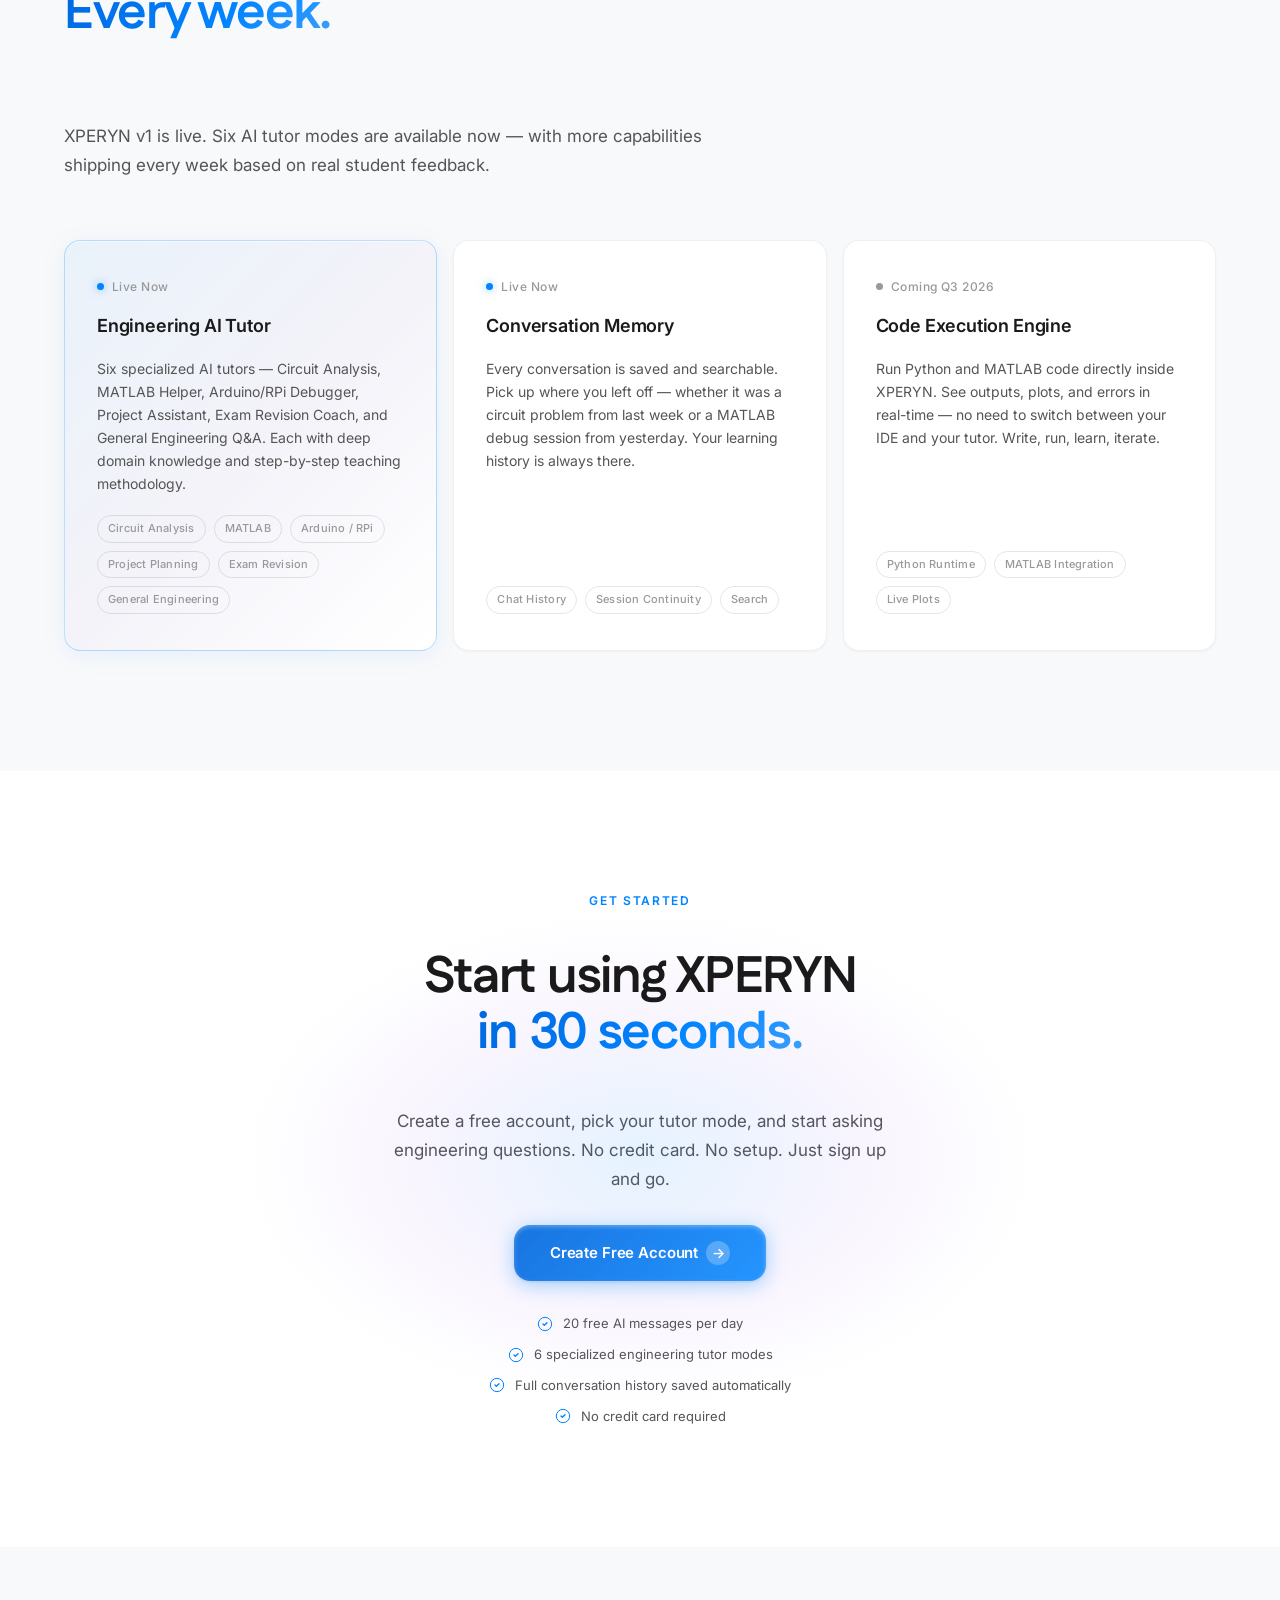
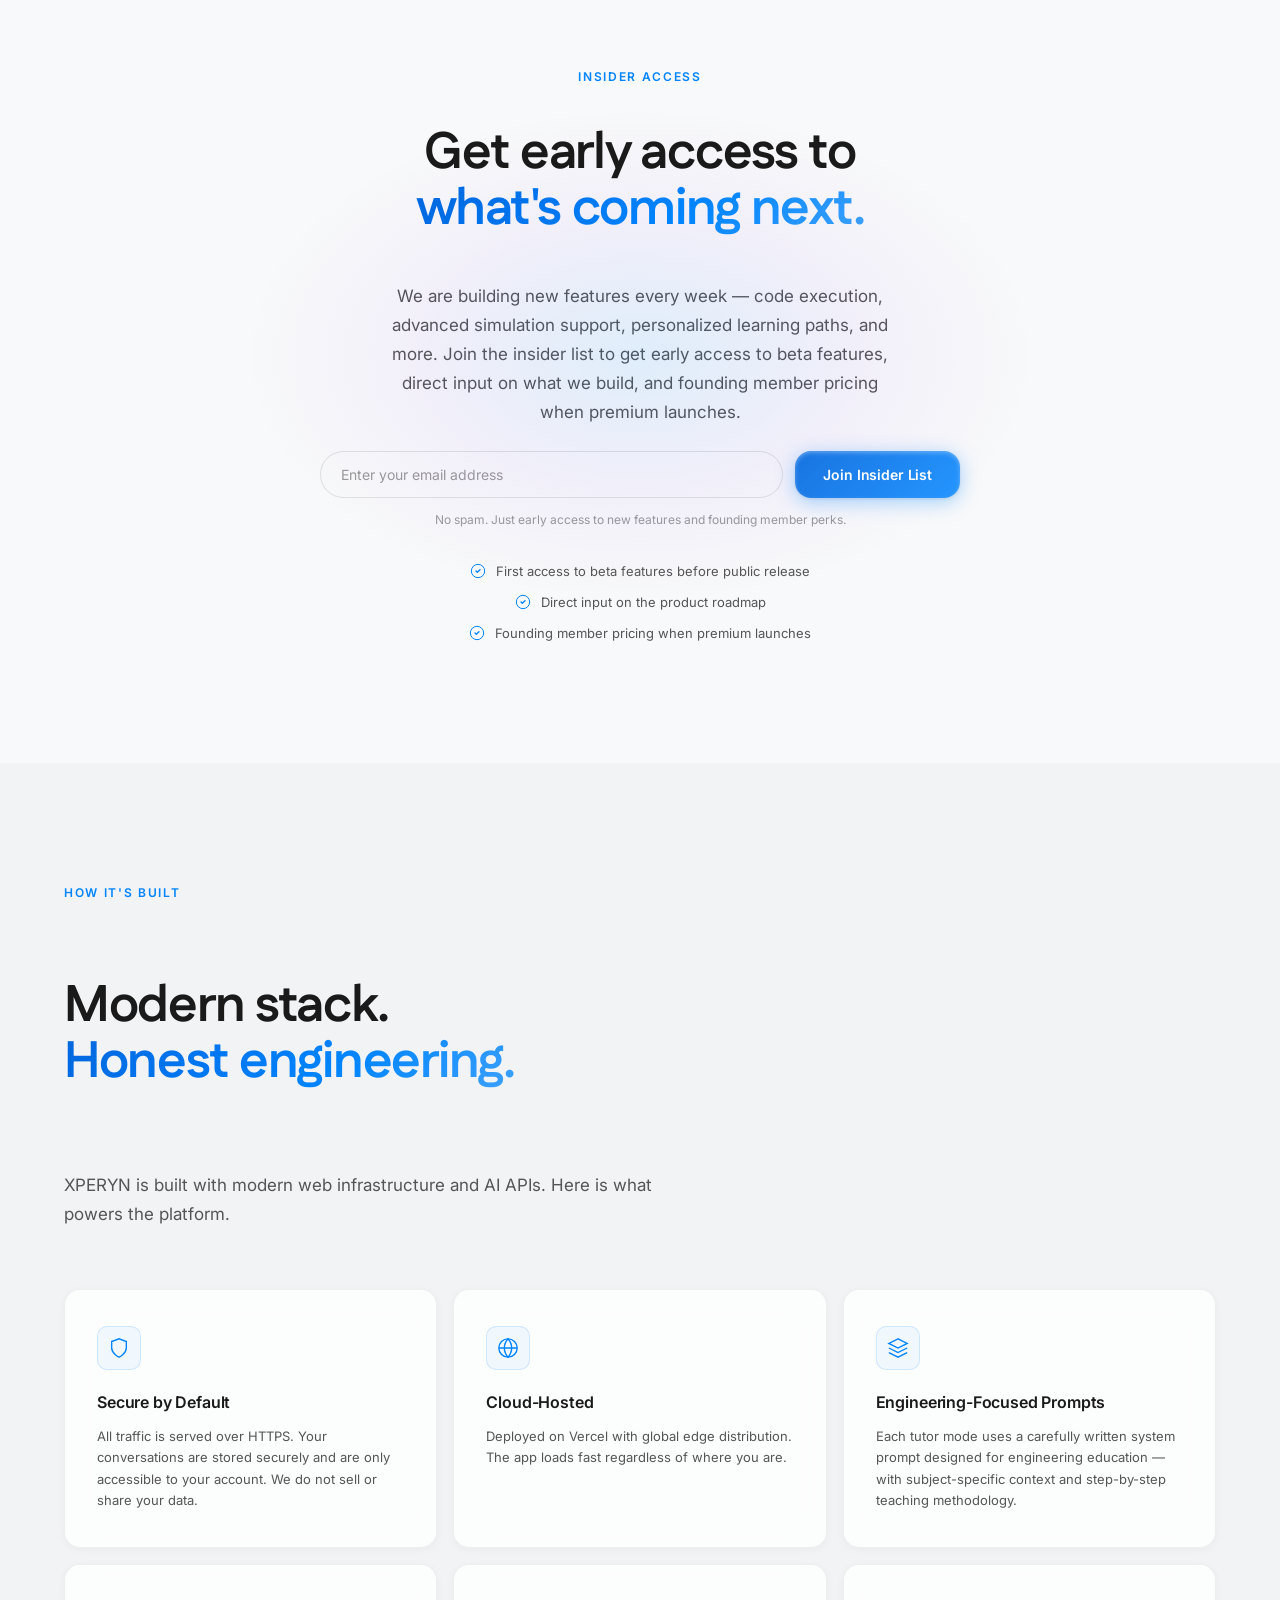
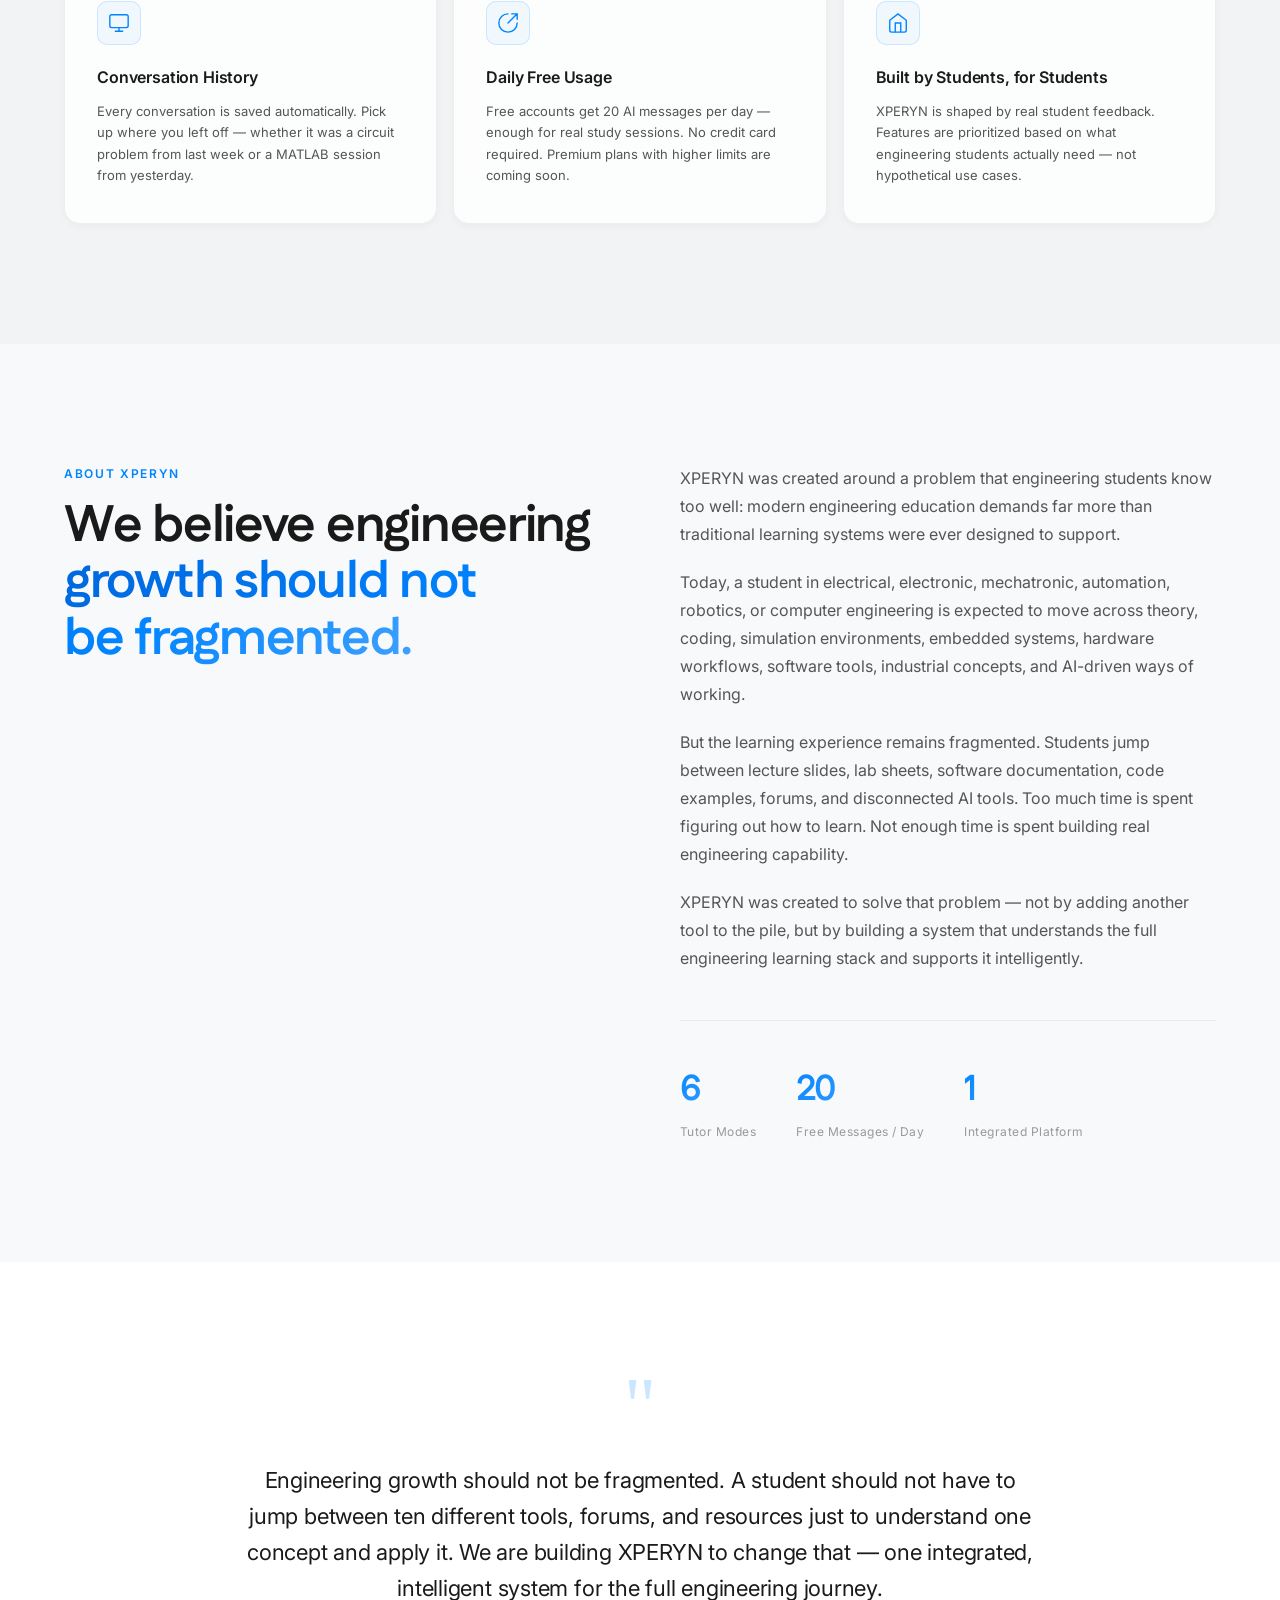
==== commit eb86cf05: "Add files via upload" ====
--- a/website/index.html
+++ b/website/index.html
@@ -24,12 +24,16 @@
         <span class="nav-logo-text">XPERYN</span>
       </a>
       <ul class="nav-links">
-        <li><a href="#platform">Platform</a></li>
-        <li><a href="#capabilities">Capabilities</a></li>
-        <li><a href="#who">Who It's For</a></li>
-        <li><a href="#about">About</a></li>
+        <li><a href="#platform" data-i18n="nav.platform">Platform</a></li>
+        <li><a href="#capabilities" data-i18n="nav.capabilities">Features</a></li>
+        <li><a href="#who" data-i18n="nav.who">Who It's For</a></li>
+        <li><a href="#about" data-i18n="nav.about">About</a></li>
       </ul>
-      <a href="https://app.xperyn.my" class="nav-cta">Launch App</a>
+      <a href="https://app.xperyn.my" class="nav-cta" data-i18n="nav.launch">Launch App</a>
+      <div class="lang-toggle">
+        <button class="lang-btn lang-active" data-lang="en" onclick="setLanguage('en')">EN</button>
+        <button class="lang-btn" data-lang="zh" onclick="setLanguage('zh')">中文</button>
+      </div>
       <button class="nav-hamburger" aria-label="Menu">
         <span></span><span></span><span></span>
       </button>
@@ -45,17 +49,17 @@
     </div>
     <div class="hero-inner">
       <div class="hero-content">
-        <div class="hero-badge">Early Access · Free for Students</div>
+        <div class="hero-badge" data-i18n="hero.badge">Early Access · Free for Students</div>
         <h1 class="hero-headline">
-          The AI Tutor Built for<br />
-          <span class="gradient-text">Engineering Students.</span>
+          <span data-i18n="hero.headline">The AI Tutor Built for</span><br />
+          <span class="gradient-text" data-i18n="hero.headline2">Engineering Students.</span>
         </h1>
-        <p class="hero-sub">
+        <p class="hero-sub" data-i18n="hero.sub">
           XPERYN helps engineering students learn circuits, debug MATLAB code, fix Arduino and Raspberry Pi projects, and revise for exams — with step-by-step AI guidance.
         </p>
         <div class="hero-actions">
-          <a href="https://app.xperyn.my" class="btn-primary">Launch XPERYN Tutor <span class="btn-arrow">&#8594;</span></a>
-          <a href="#capabilities" class="btn-ghost">Explore Features</a>
+          <a href="https://app.xperyn.my" class="btn-primary"><span data-i18n="hero.cta1">Launch XPERYN Tutor</span> <span class="btn-arrow">&#8594;</span></a>
+          <a href="#capabilities" class="btn-ghost" data-i18n="hero.cta2">Explore Features</a>
         </div>
       </div>
       <div class="hero-visual">
@@ -1039,6 +1043,7 @@
     </div>
   </footer>
 
+  <script src="assets/i18n.js"></script>
   <script src="assets/main.js"></script>
 </body>
 </html>
--- a/website/assets/style.css
+++ b/website/assets/style.css
@@ -180,6 +180,35 @@
   transition: var(--transition);
 }
 
+/* Language Toggle */
+.lang-toggle {
+  display: flex;
+  gap: 2px;
+  background: rgba(0,0,0,0.04);
+  border-radius: 8px;
+  padding: 2px;
+  flex-shrink: 0;
+}
+
+.lang-btn {
+  font-size: 12px;
+  font-weight: 500;
+  padding: 4px 10px;
+  border: none;
+  border-radius: 6px;
+  background: transparent;
+  color: var(--text-3);
+  cursor: pointer;
+  font-family: var(--font);
+  transition: all var(--transition);
+}
+
+.lang-btn.lang-active {
+  background: rgba(255,255,255,0.9);
+  color: var(--text);
+  box-shadow: 0 1px 3px rgba(0,0,0,0.08);
+}
+
 /* ============================================================
    BUTTONS
    ============================================================ */
@@ -1915,6 +1944,7 @@
   .nav-links, .nav-cta { display: none; }
   .nav-hamburger { display: flex; }
   .nav-inner { width: 100%; }
+  .lang-toggle { margin-left: auto; margin-right: 8px; }
 
   #navbar { top: 12px; }
   #hero { padding: 100px 24px 80px; }
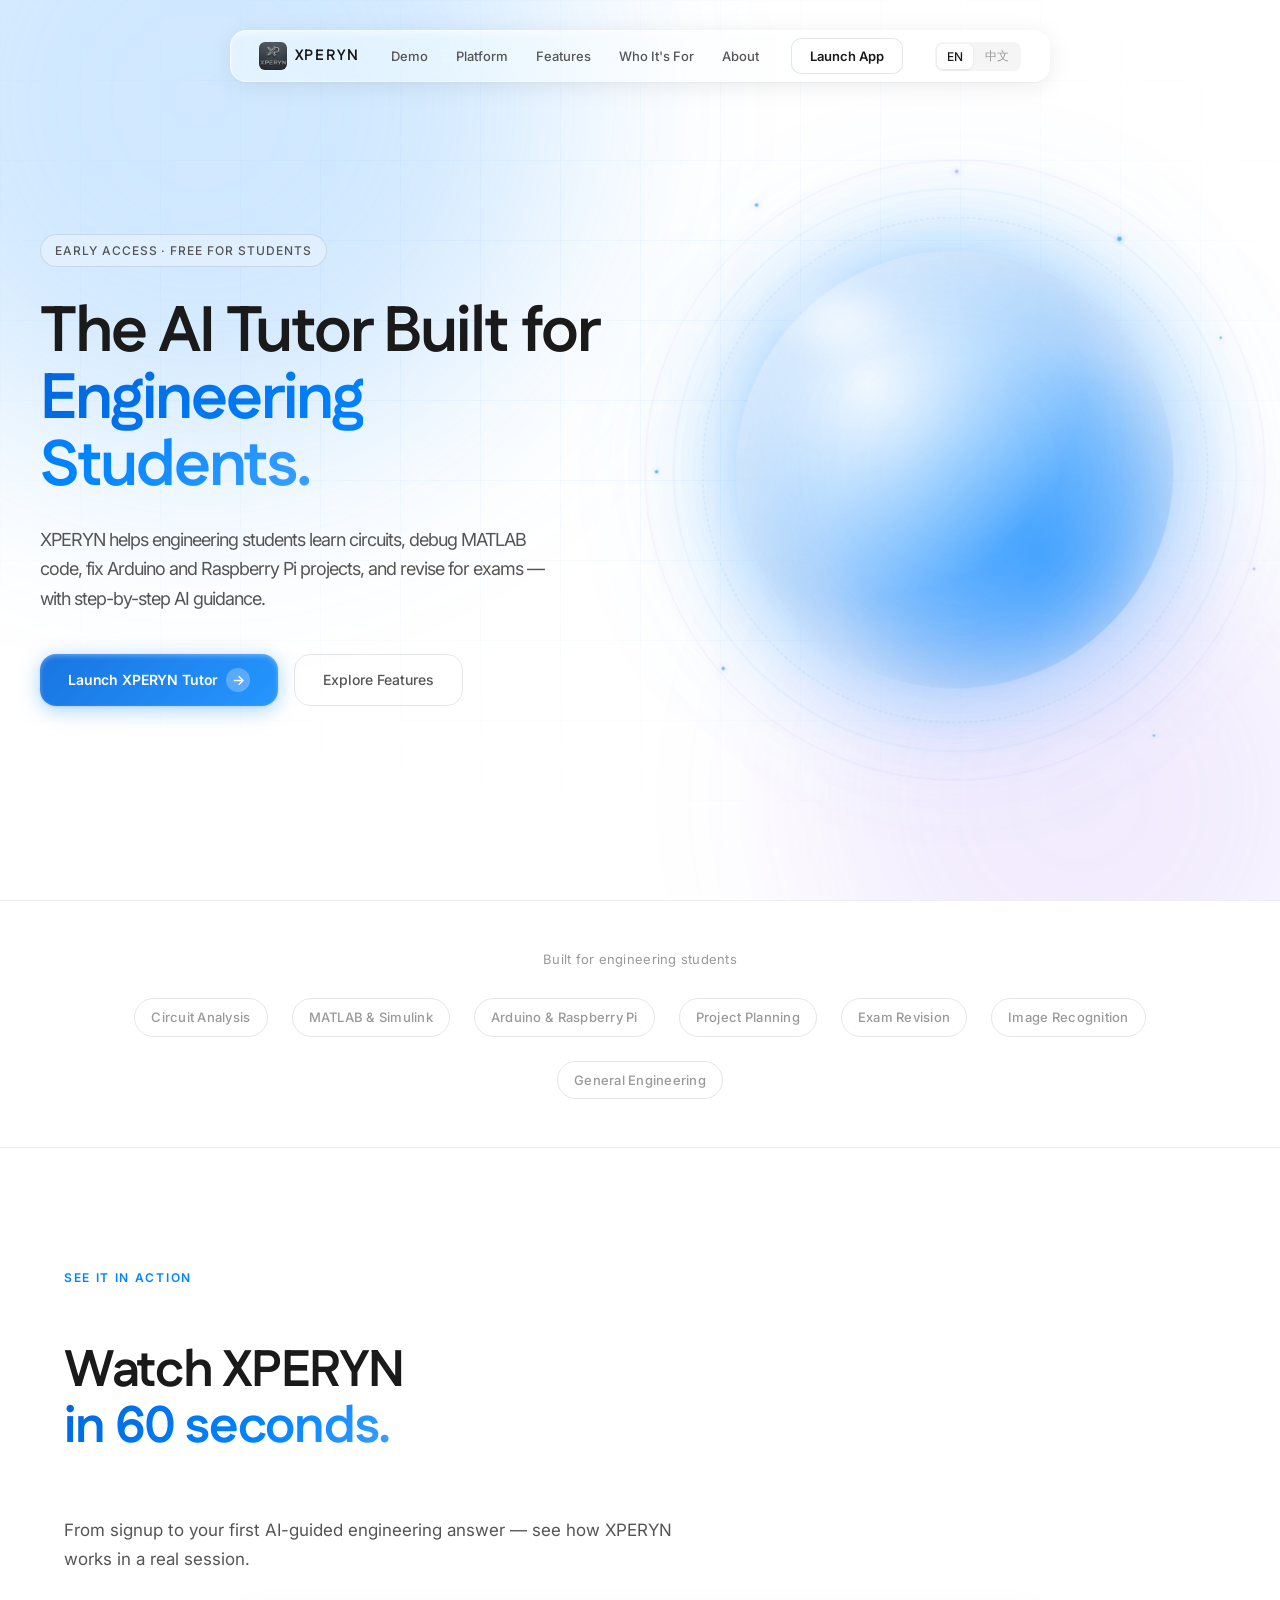
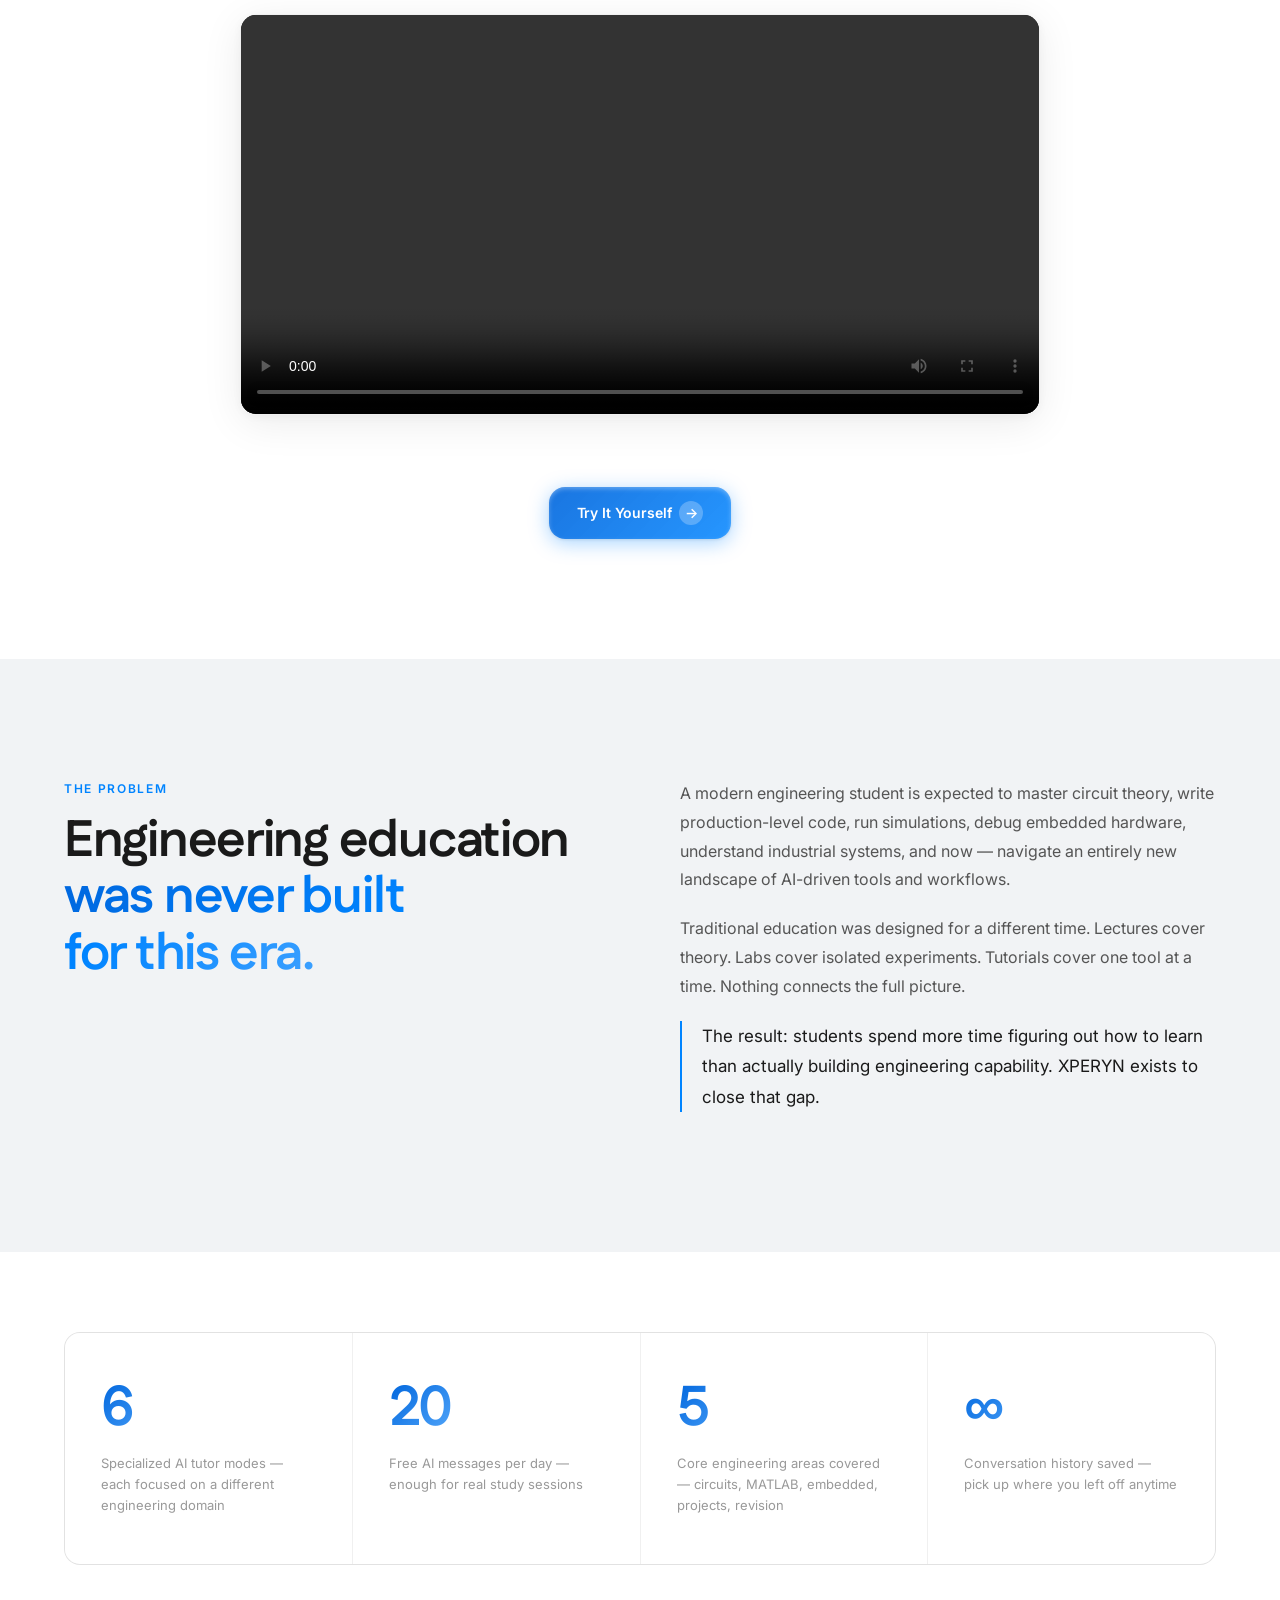
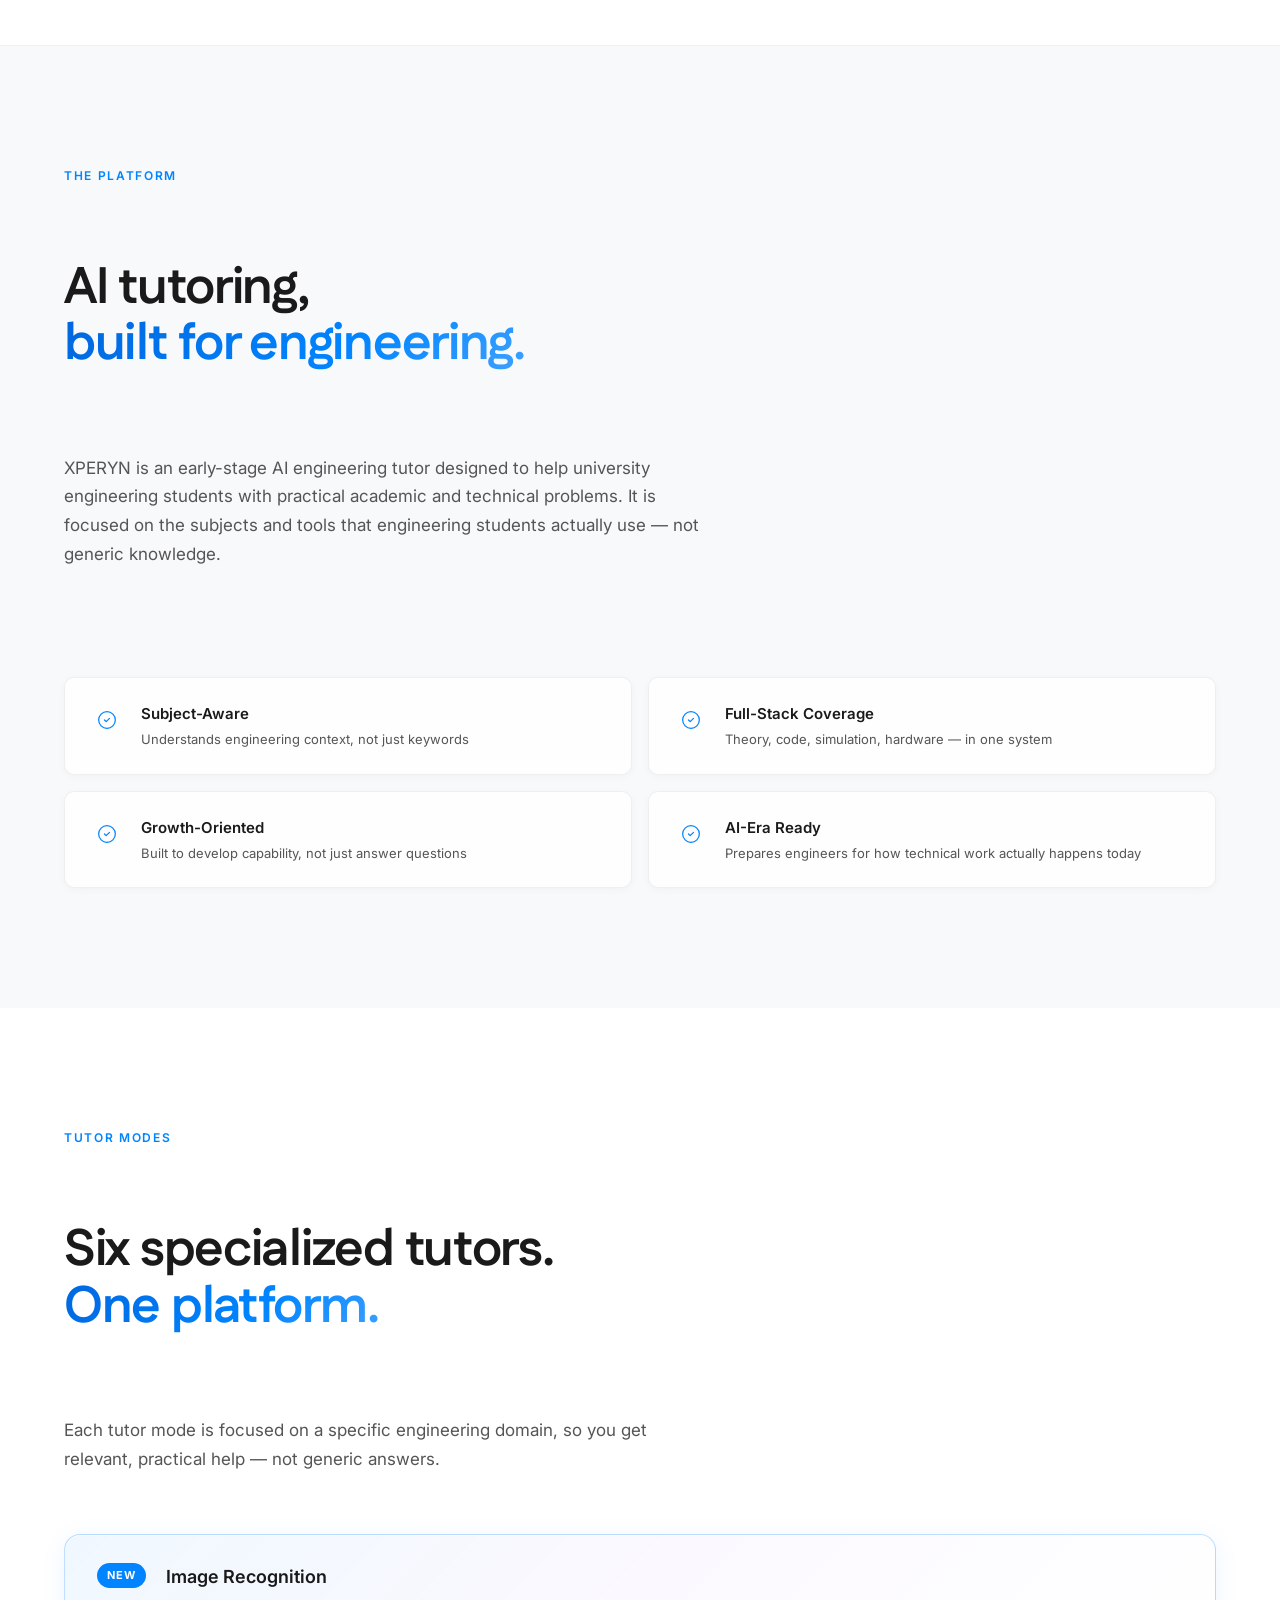
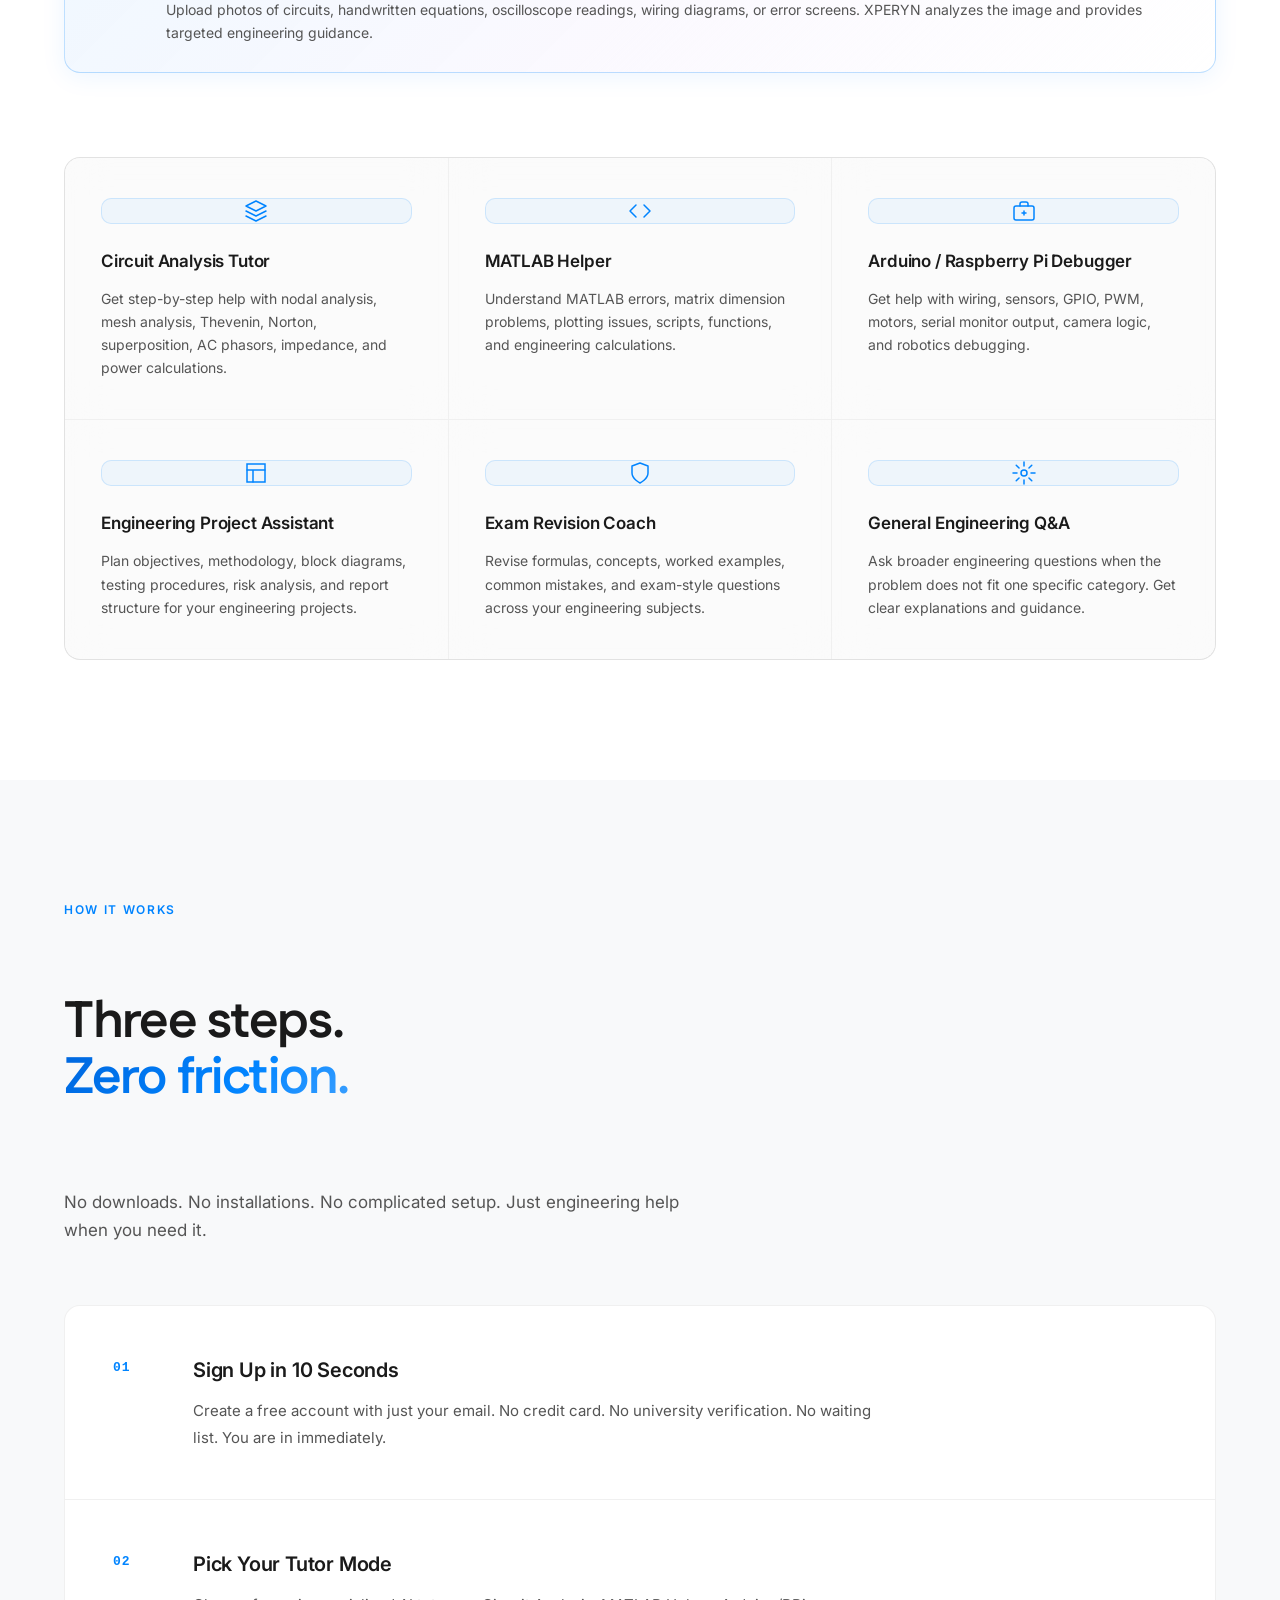
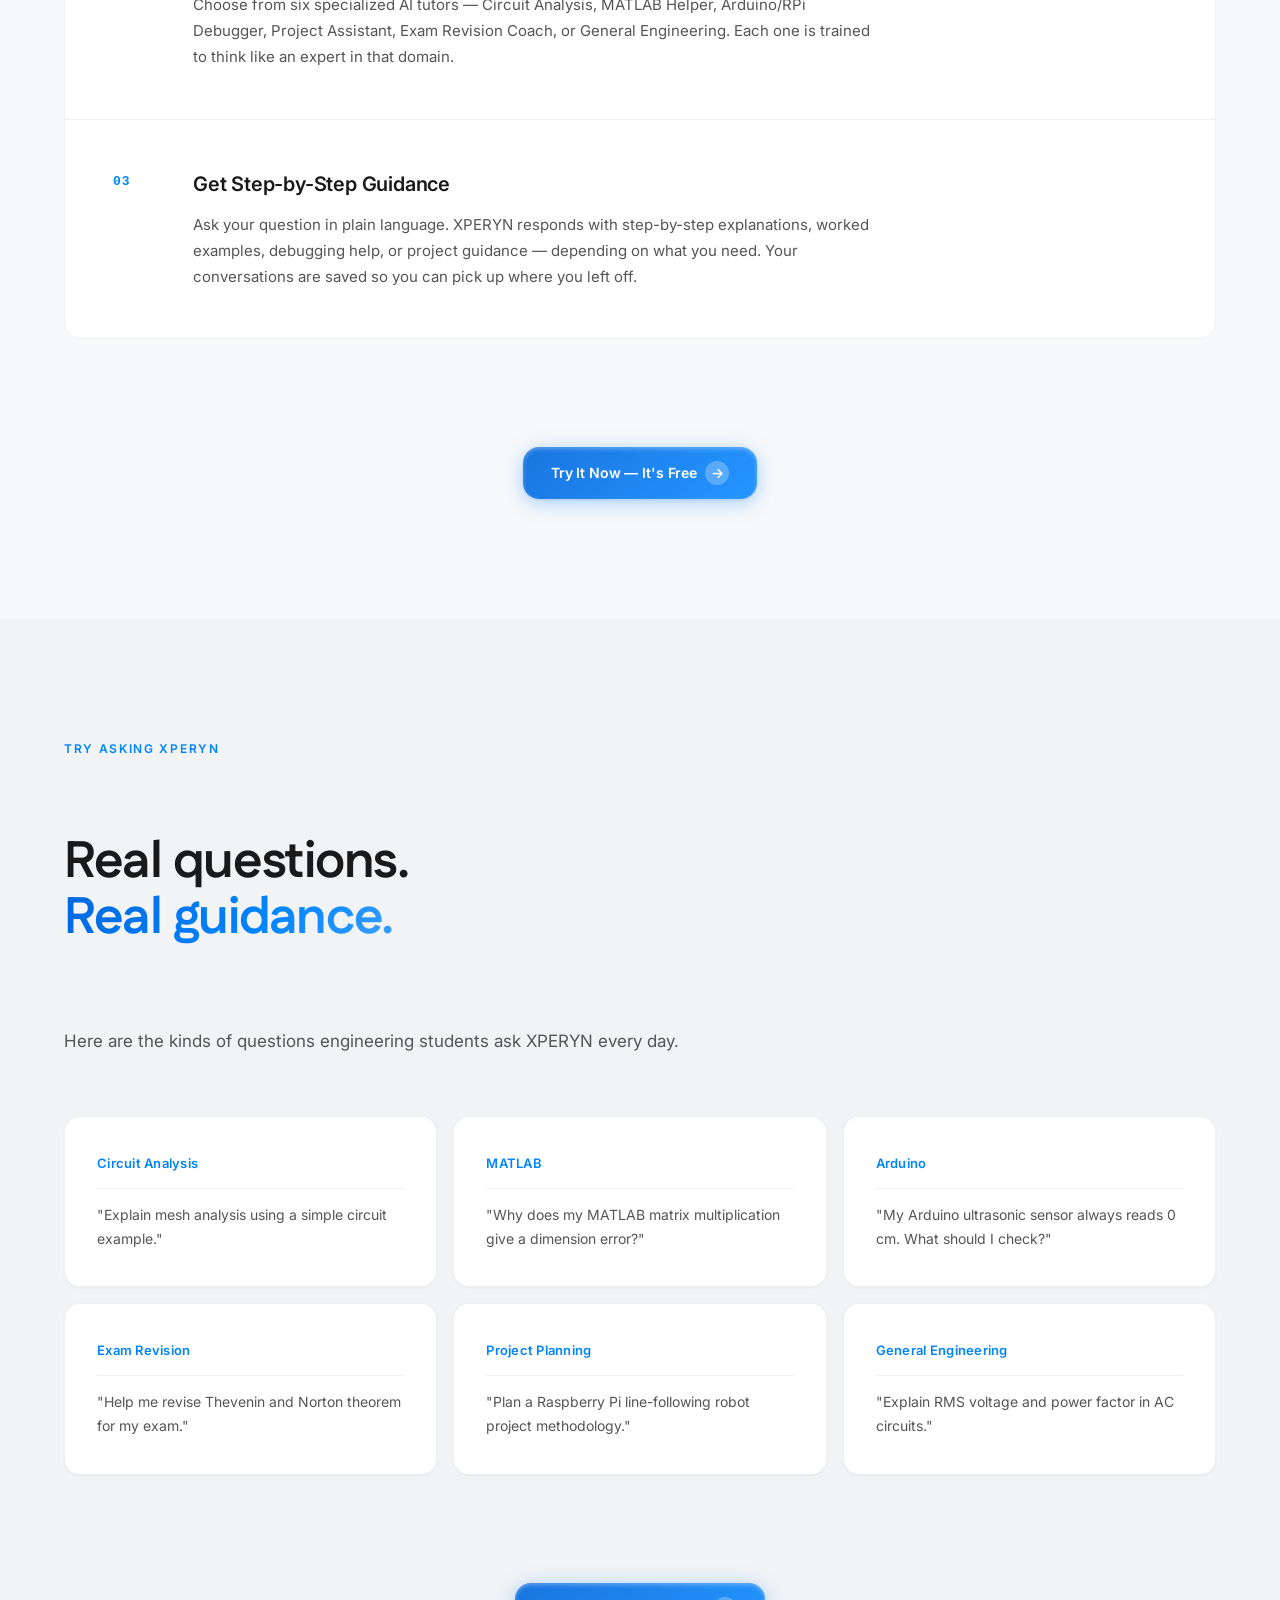
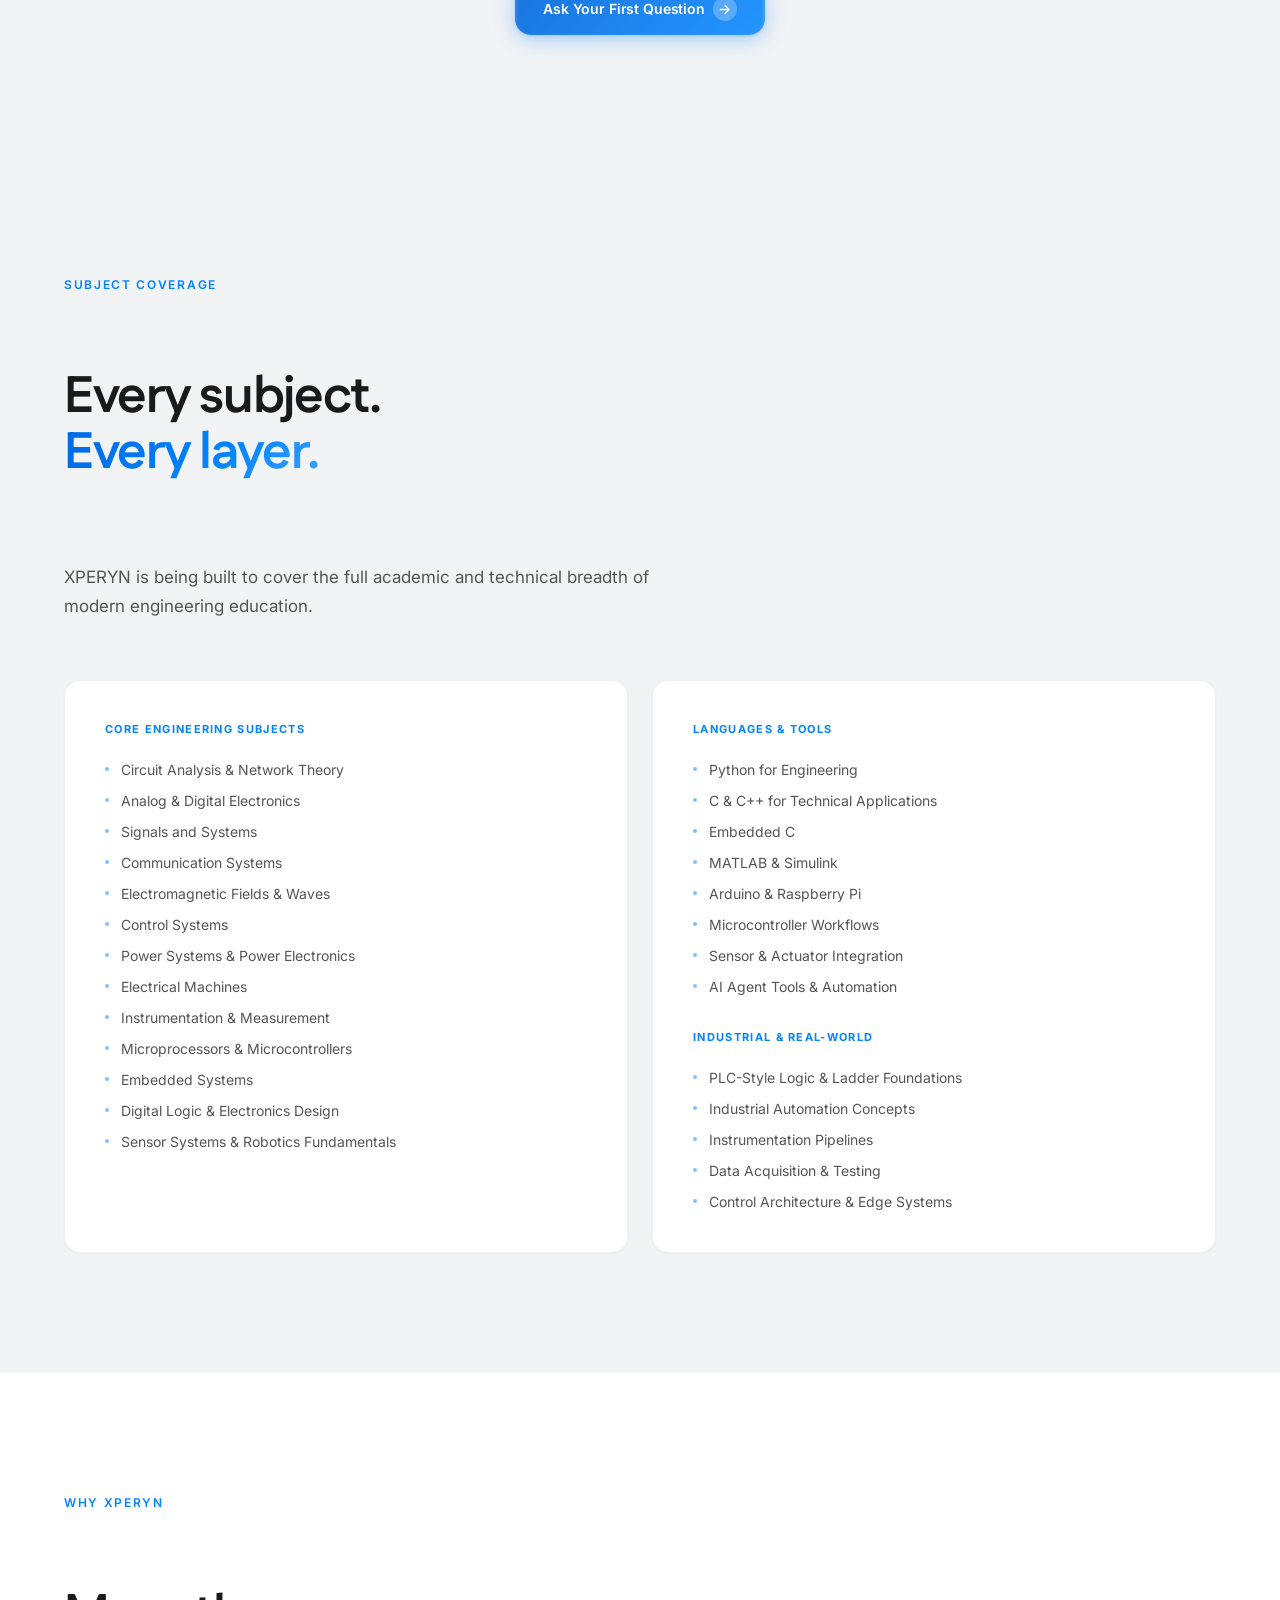
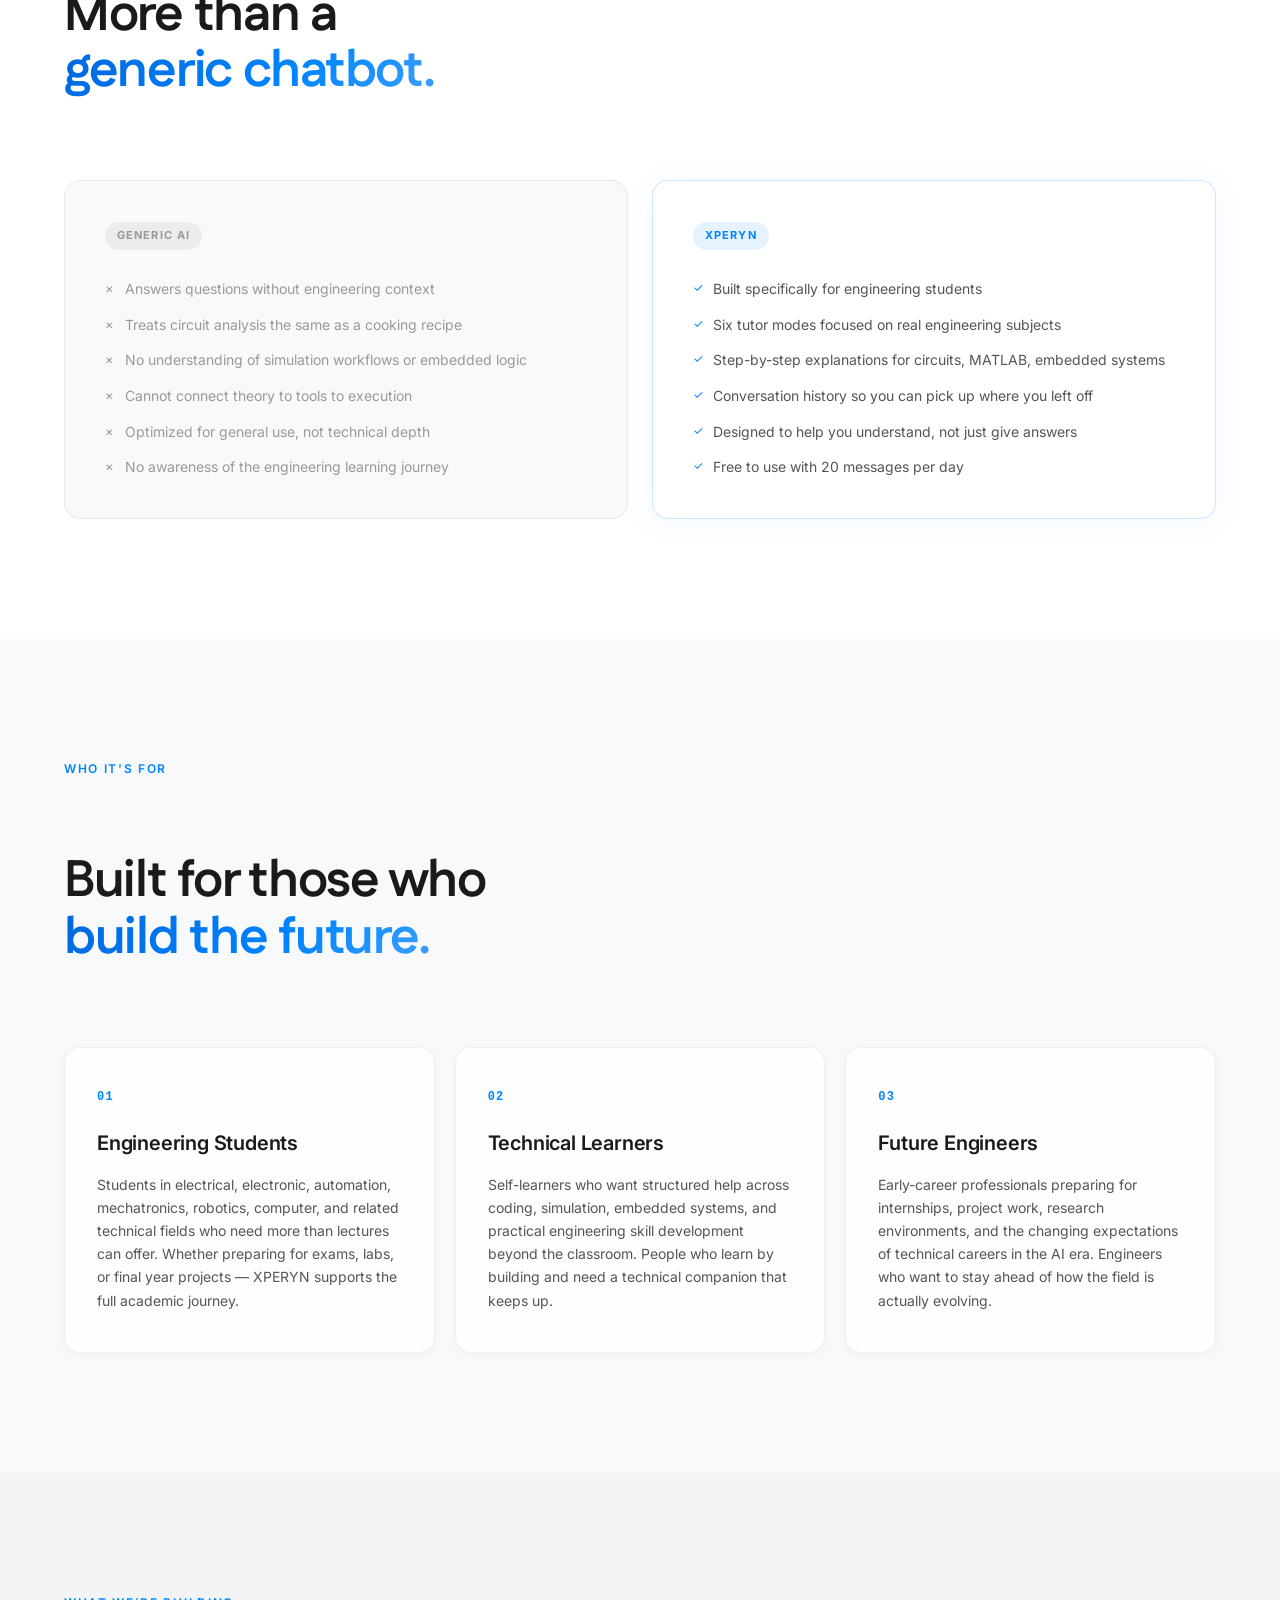
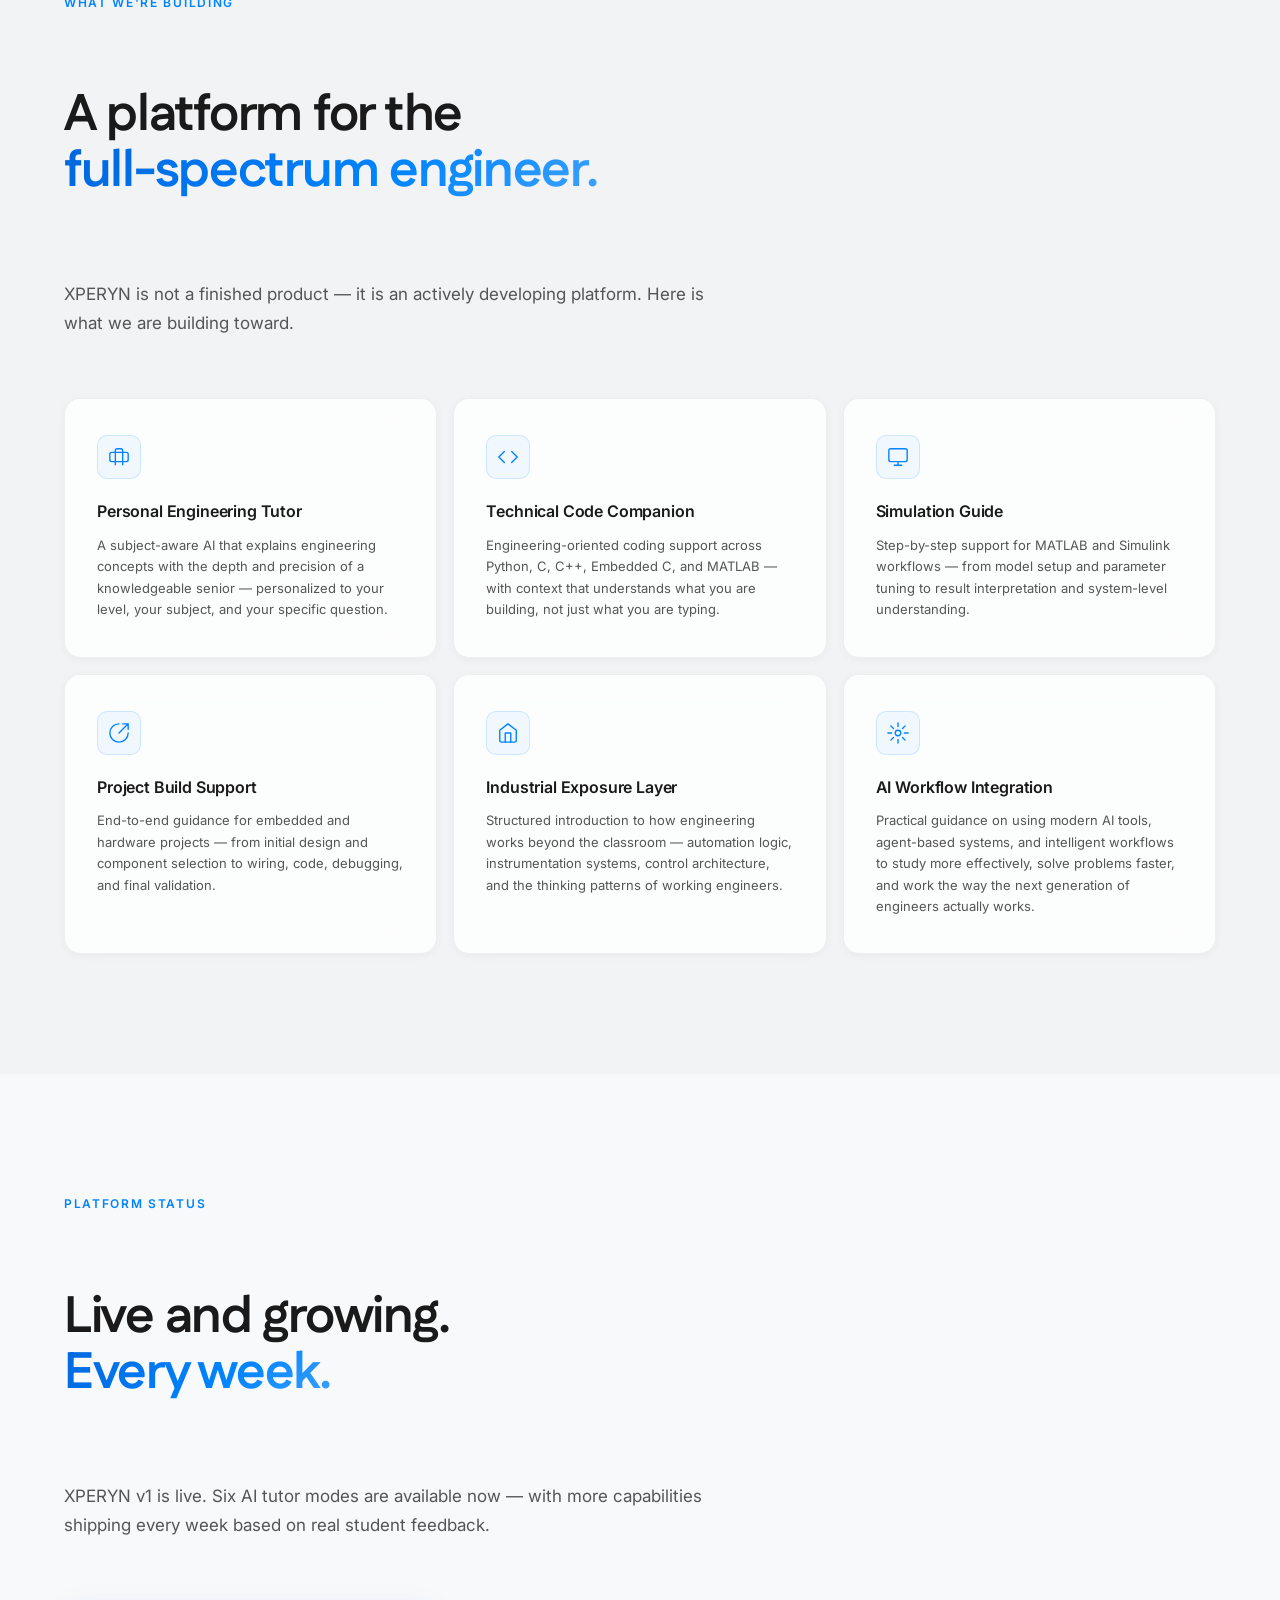
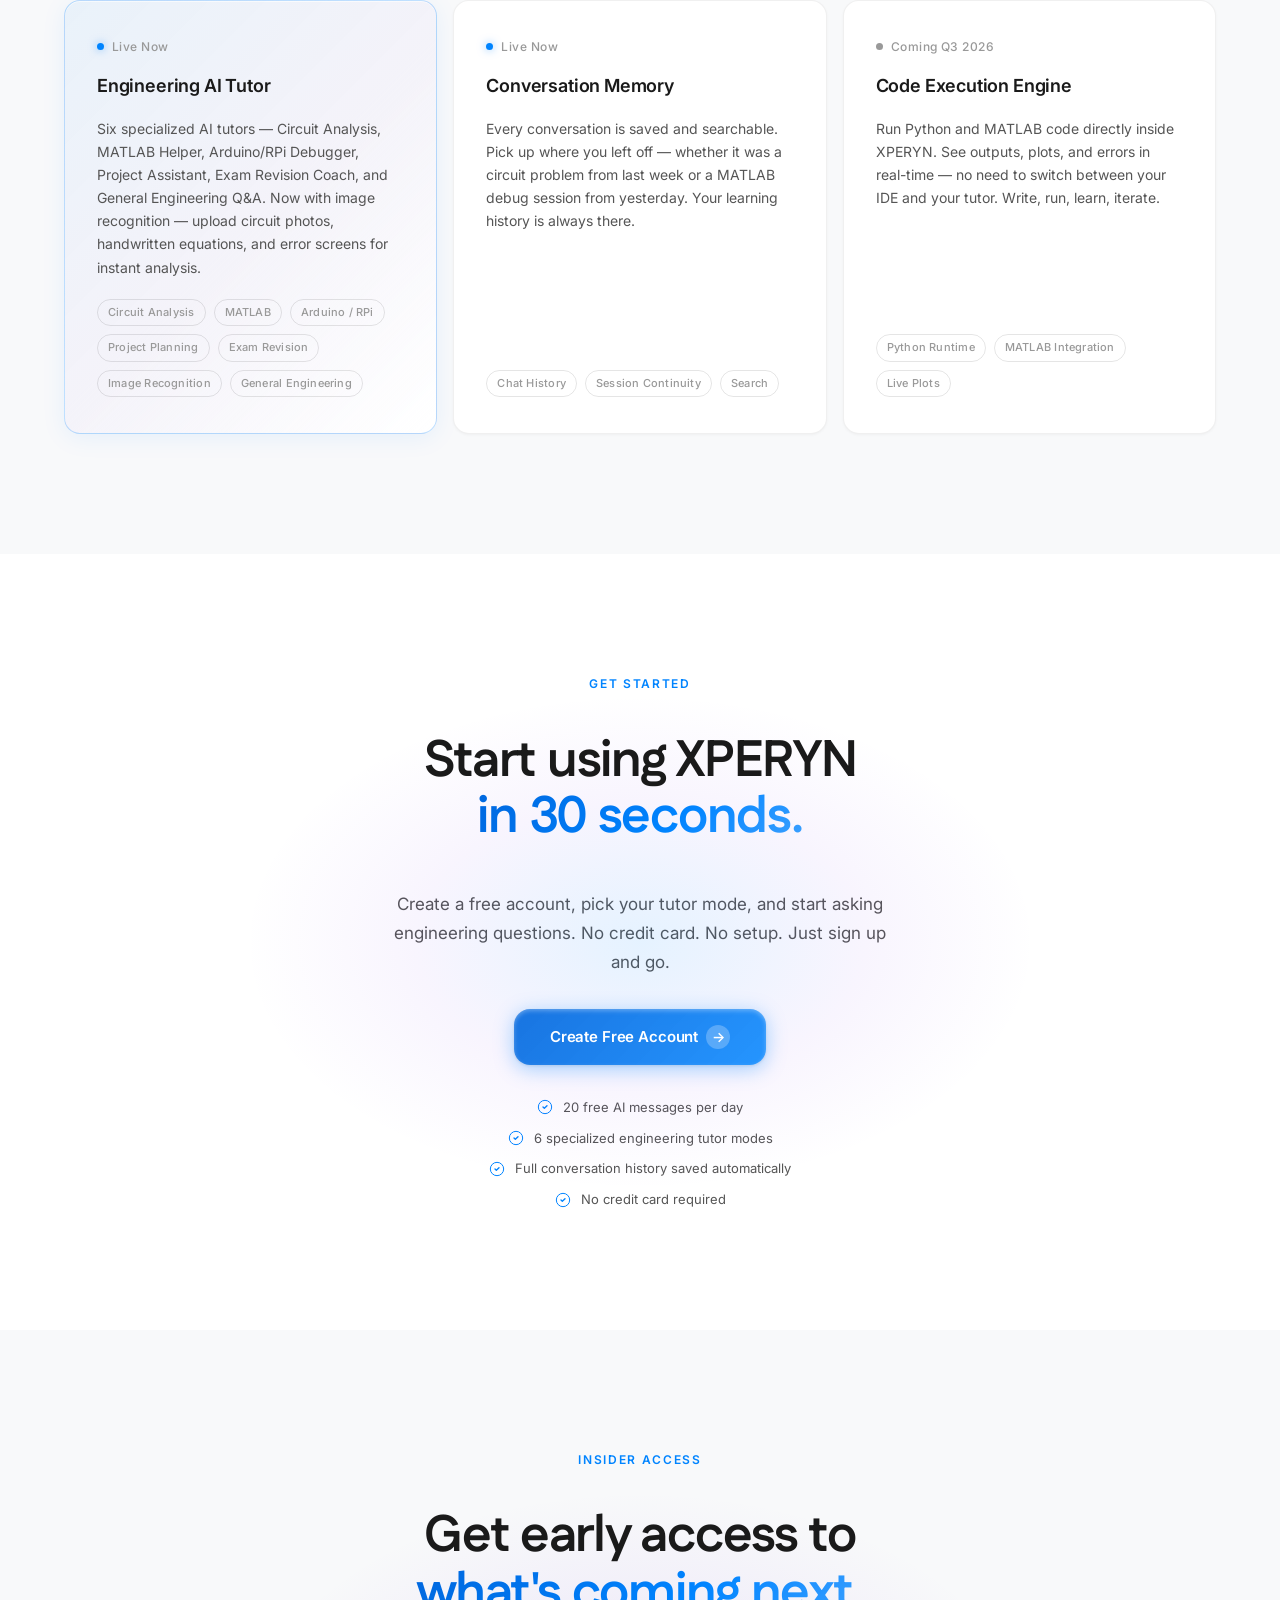
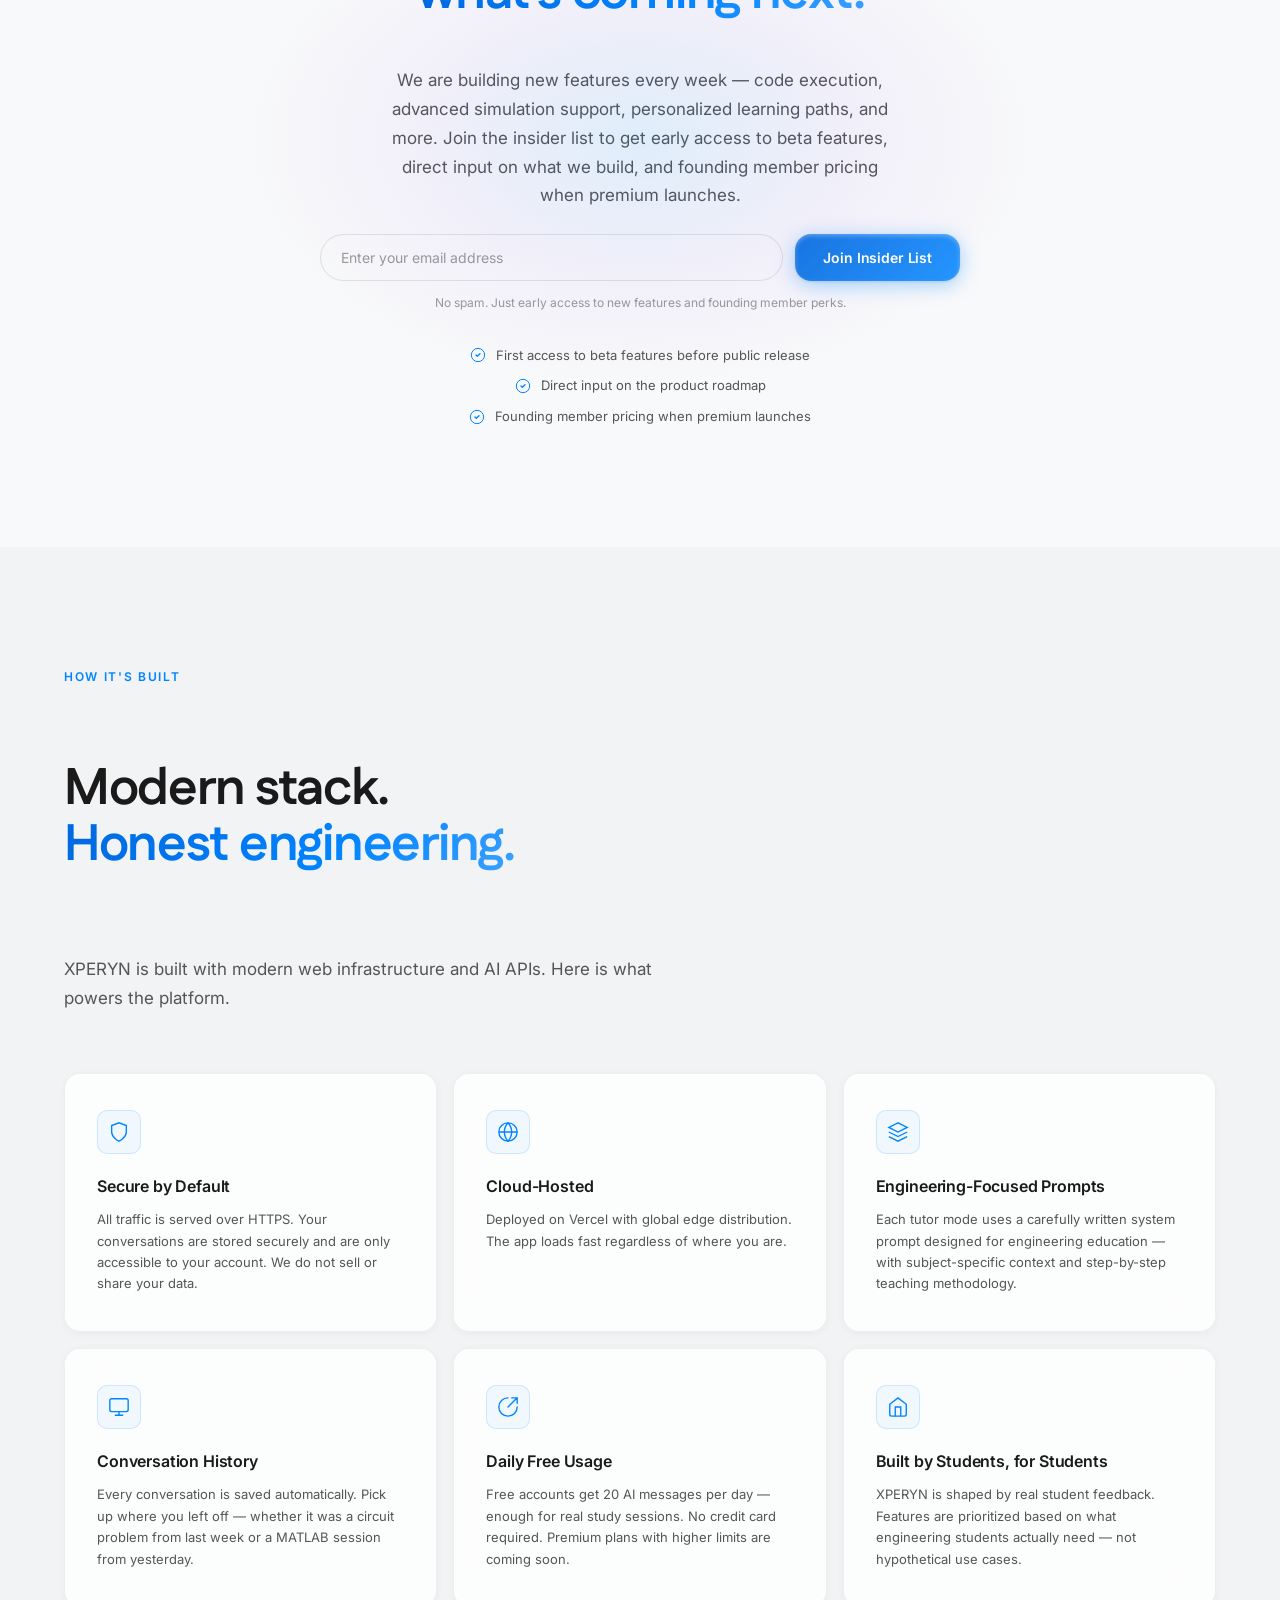
==== commit 33ddd16d: "Add files via upload" ====
--- a/website/index.html
+++ b/website/index.html
@@ -24,6 +24,7 @@
         <span class="nav-logo-text">XPERYN</span>
       </a>
       <ul class="nav-links">
+        <li><a href="#demo" data-i18n="nav.demo">Demo</a></li>
         <li><a href="#platform" data-i18n="nav.platform">Platform</a></li>
         <li><a href="#capabilities" data-i18n="nav.capabilities">Features</a></li>
         <li><a href="#who" data-i18n="nav.who">Who It's For</a></li>
@@ -88,7 +89,26 @@
         <span class="coming-tag" style="font-size:13px;padding:8px 16px">Arduino &amp; Raspberry Pi</span>
         <span class="coming-tag" style="font-size:13px;padding:8px 16px">Project Planning</span>
         <span class="coming-tag" style="font-size:13px;padding:8px 16px">Exam Revision</span>
+        <span class="coming-tag" style="font-size:13px;padding:8px 16px">Image Recognition</span>
         <span class="coming-tag" style="font-size:13px;padding:8px 16px">General Engineering</span>
+      </div>
+    </div>
+  </section>
+
+  <!-- DEMO VIDEO -->
+  <section class="section-demo" id="demo">
+    <div class="container">
+      <div class="section-label" data-i18n="demo.label">See It in Action</div>
+      <h2 class="section-title"><span data-i18n="demo.title">Watch XPERYN</span><br /><span class="gradient-text" data-i18n="demo.title2">in 60 seconds.</span></h2>
+      <p class="section-desc" data-i18n="demo.desc">From signup to your first AI-guided engineering answer — see how XPERYN works in a real session.</p>
+      <div class="demo-video-wrap">
+        <video class="demo-video" controls playsinline preload="metadata" poster="">
+          <source src="assets/video/demo.mp4" type="video/mp4" />
+          Your browser does not support the video tag.
+        </video>
+      </div>
+      <div style="text-align:center;margin-top:32px">
+        <a href="https://app.xperyn.my/signup" class="btn-primary"><span data-i18n="demo.cta">Try It Yourself</span> <span class="btn-arrow">&#8594;</span></a>
       </div>
     </div>
   </section>
@@ -201,6 +221,15 @@
       <div class="section-label">Tutor Modes</div>
       <h2 class="section-title">Six specialized tutors.<br /><span class="gradient-text">One platform.</span></h2>
       <p class="section-desc">Each tutor mode is focused on a specific engineering domain, so you get relevant, practical help — not generic answers.</p>
+
+      <div class="new-feature-banner">
+        <div class="new-feature-badge">NEW</div>
+        <div class="new-feature-content">
+          <h3>Image Recognition</h3>
+          <p>Upload photos of circuits, handwritten equations, oscilloscope readings, wiring diagrams, or error screens. XPERYN analyzes the image and provides targeted engineering guidance.</p>
+        </div>
+      </div>
+
       <div class="cap-grid">
 
         <div class="cap-card">
@@ -508,13 +537,14 @@
             <span>Live Now</span>
           </div>
           <h3>Engineering AI Tutor</h3>
-          <p>Six specialized AI tutors — Circuit Analysis, MATLAB Helper, Arduino/RPi Debugger, Project Assistant, Exam Revision Coach, and General Engineering Q&A. Each with deep domain knowledge and step-by-step teaching methodology.</p>
+          <p>Six specialized AI tutors — Circuit Analysis, MATLAB Helper, Arduino/RPi Debugger, Project Assistant, Exam Revision Coach, and General Engineering Q&A. Now with image recognition — upload circuit photos, handwritten equations, and error screens for instant analysis.</p>
           <div class="coming-subjects">
             <span class="coming-tag">Circuit Analysis</span>
             <span class="coming-tag">MATLAB</span>
             <span class="coming-tag">Arduino / RPi</span>
             <span class="coming-tag">Project Planning</span>
             <span class="coming-tag">Exam Revision</span>
+            <span class="coming-tag">Image Recognition</span>
             <span class="coming-tag">General Engineering</span>
           </div>
         </div>
--- a/website/assets/style.css
+++ b/website/assets/style.css
@@ -587,6 +587,36 @@
 }
 
 /* ============================================================
+   DEMO VIDEO
+   ============================================================ */
+.section-demo {
+  padding: 120px 0;
+  background: var(--bg);
+}
+
+.section-demo .container {
+  display: flex;
+  flex-direction: column;
+  gap: 40px;
+}
+
+.demo-video-wrap {
+  max-width: 800px;
+  margin: 0 auto;
+  width: 100%;
+  border-radius: var(--radius);
+  overflow: hidden;
+  border: 1px solid var(--border);
+  box-shadow: 0 8px 40px rgba(0,0,0,0.08), 0 2px 8px rgba(0,0,0,0.04);
+}
+
+.demo-video {
+  width: 100%;
+  display: block;
+  background: #000;
+}
+
+/* ============================================================
    THE PROBLEM
    ============================================================ */
 .section-problem {
@@ -766,9 +796,44 @@
   box-shadow: 0 8px 32px rgba(0,132,255,0.06);
 }
 
+/* New Feature Banner */
+.new-feature-banner {
+  display: flex;
+  align-items: flex-start;
+  gap: 20px;
+  padding: 28px 32px;
+  border: 1px solid rgba(0,132,255,0.25);
+  border-radius: var(--radius);
+  background: linear-gradient(135deg, rgba(0,132,255,0.06) 0%, rgba(124,58,237,0.03) 50%, var(--surface) 100%);
+  box-shadow: 0 4px 24px rgba(0,132,255,0.08), inset 0 1px 0 rgba(255,255,255,0.6);
+  margin-bottom: 24px;
+}
+
+.new-feature-badge {
+  flex-shrink: 0;
+  font-size: 11px;
+  font-weight: 700;
+  letter-spacing: 0.1em;
+  padding: 4px 10px;
+  border-radius: 100px;
+  background: var(--accent-solid);
+  color: #fff;
+}
+
+.new-feature-content h3 {
+  font-size: 18px;
+  font-weight: 600;
+  color: var(--text);
+  margin-bottom: 6px;
+}
+
+.new-feature-content p {
+  font-size: 14px;
+  color: var(--text-2);
+  line-height: 1.65;
+}
+
 .cap-icon-wrap {
-  width: 44px;
-  height: 44px;
   display: flex;
   align-items: center;
   justify-content: center;
